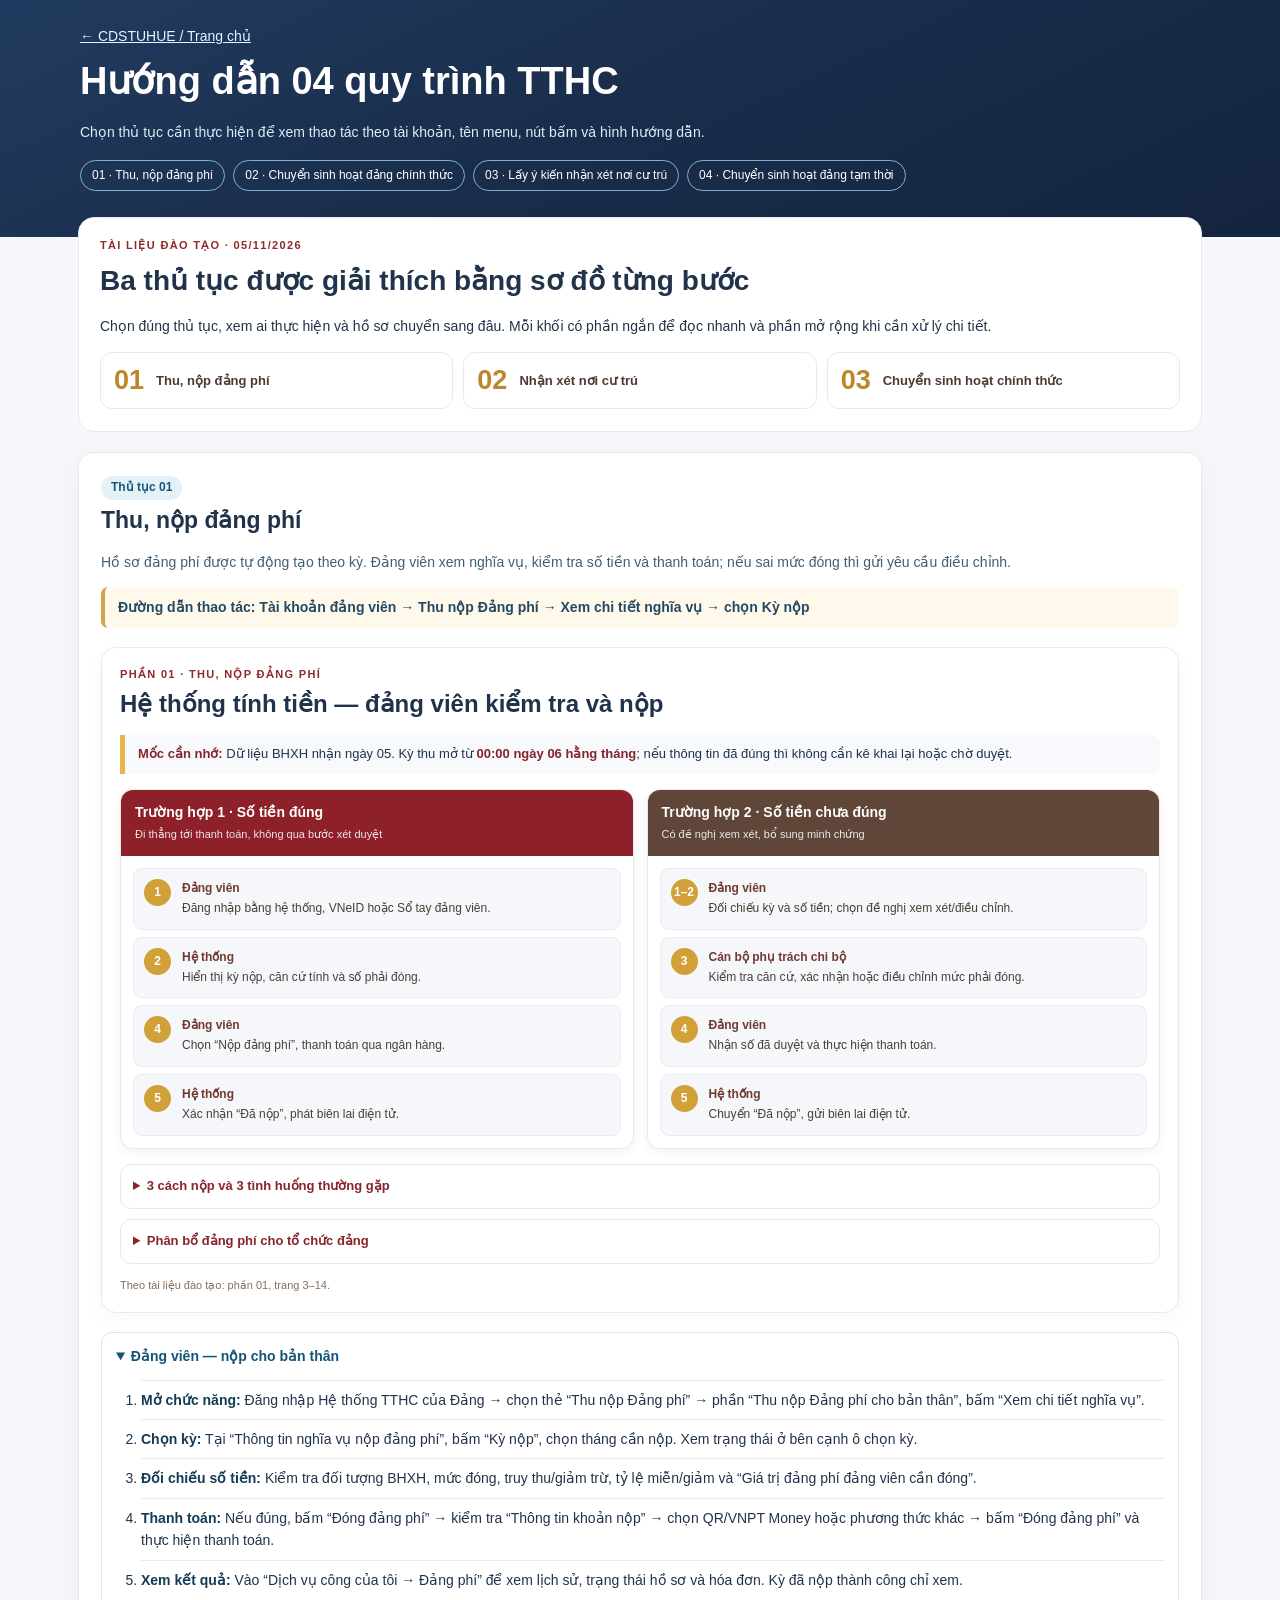
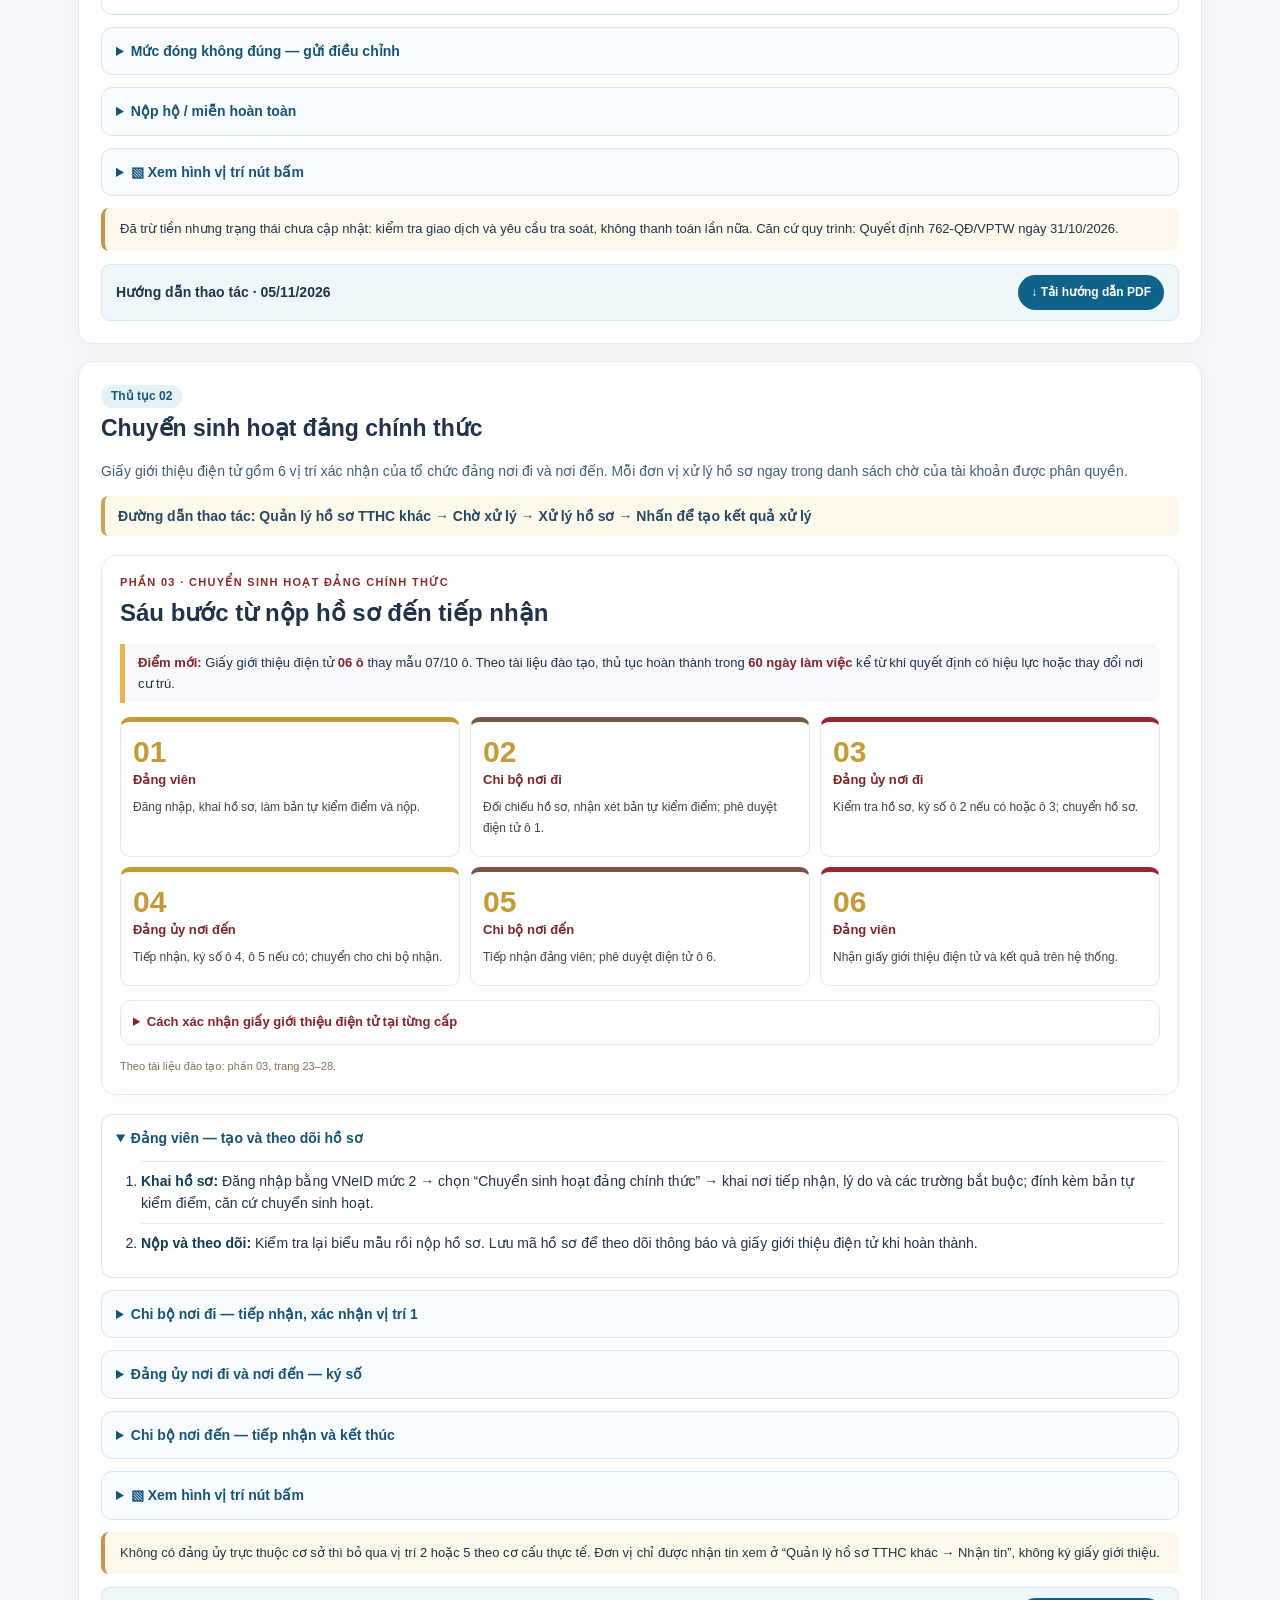
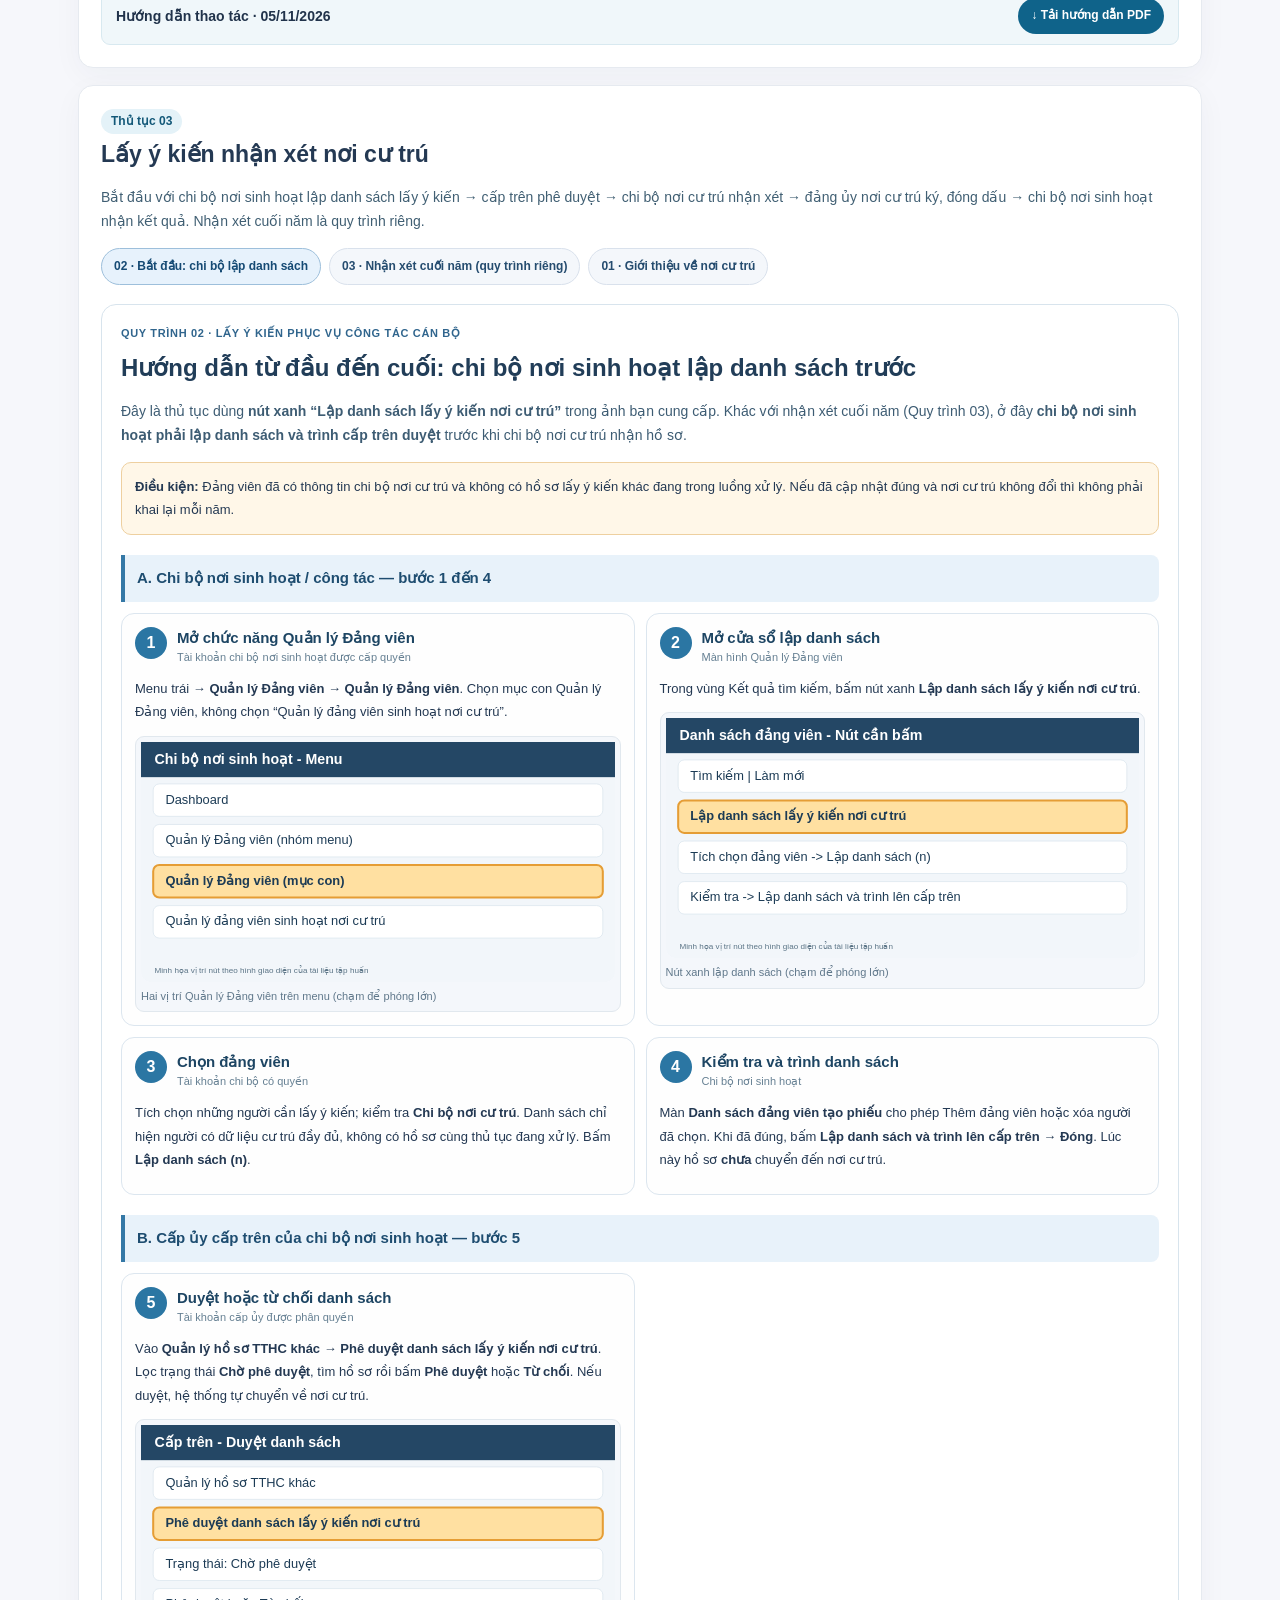
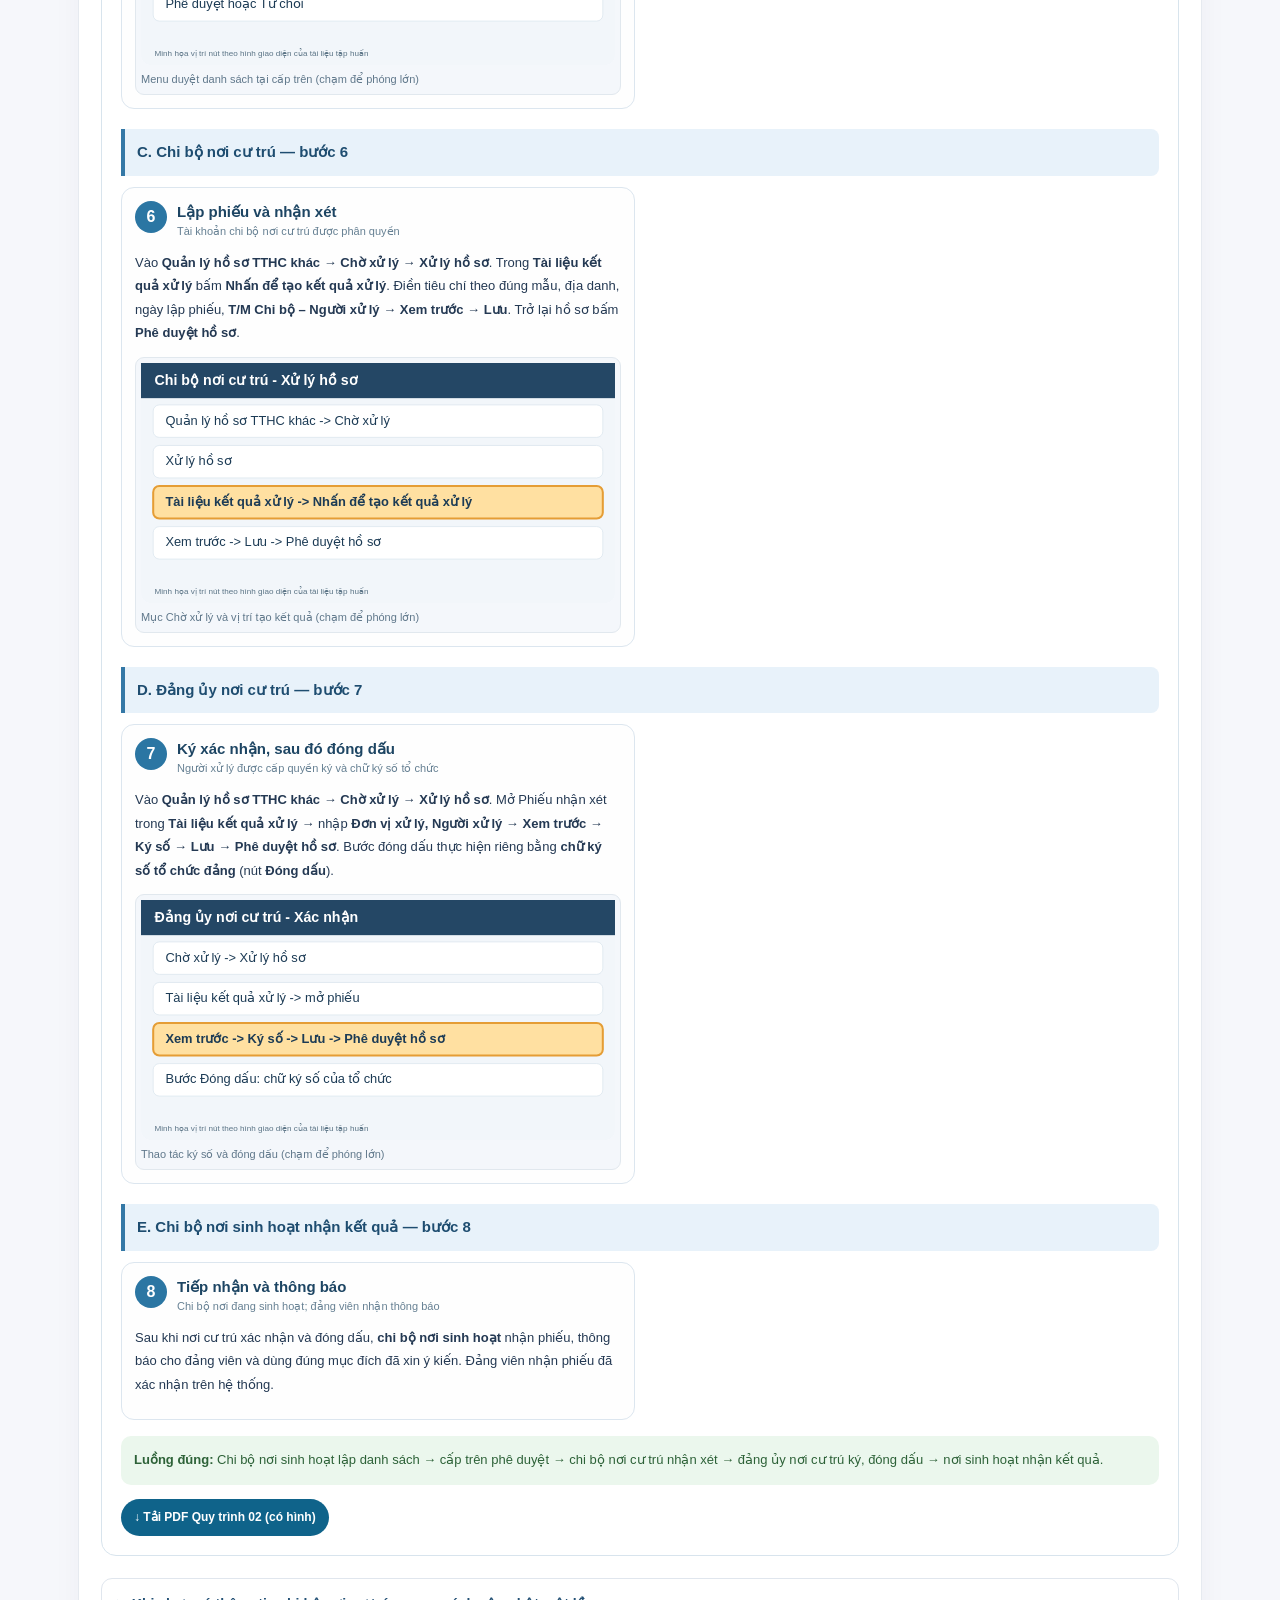
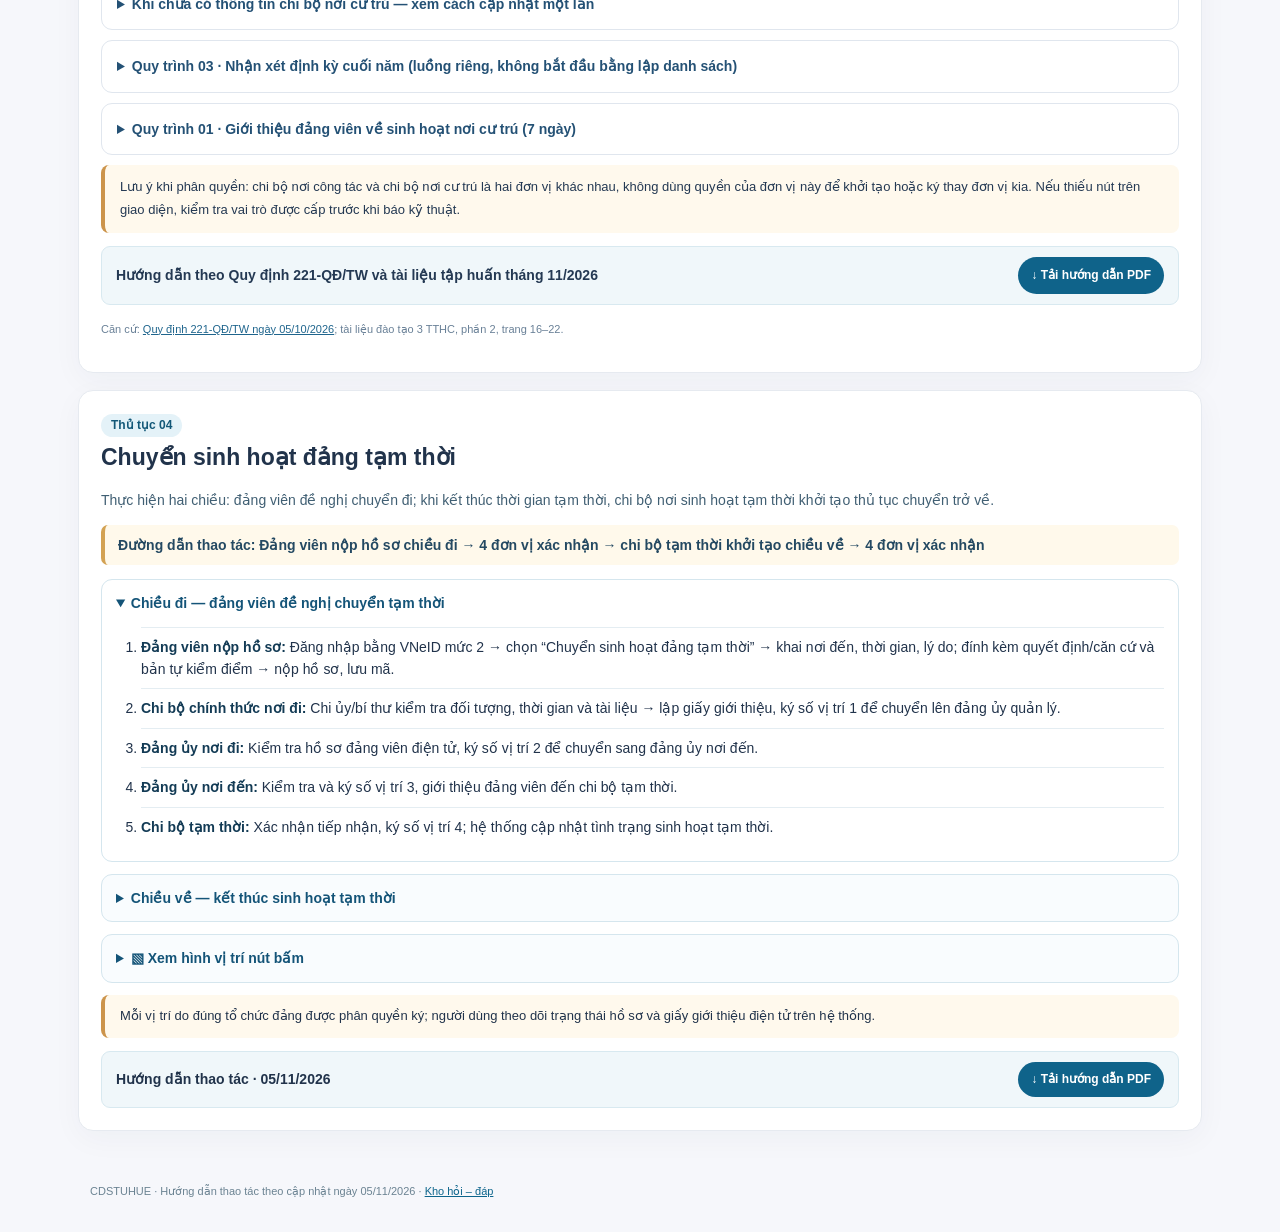
==== site/cap-nhat-tthc-2026-11.html @ 5717f808 "Restore required first step: chi bo noi cong tac lap danh sach; put 8-step workflow first and separa" ====
<!doctype html><html lang="vi"><head><meta charset="utf-8"><meta name="viewport" content="width=device-width, initial-scale=1"><title>04 quy trình TTHC | Hướng dẫn thao tác CDSTUHUE</title><meta name="description" content="Hướng dẫn từng bước bấm nút cho 4 thủ tục hành chính Đảng được cập nhật tháng 11/2026, có hình vị trí thao tác và tải PDF."><link rel="preconnect" href="https://fonts.googleapis.com"><link href="https://fonts.googleapis.com/css2?family=Be+Vietnam+Pro:wght@400;500;600;700;800&display=swap" rel="stylesheet"><style>*{box-sizing:border-box}html{scroll-behavior:smooth}body{margin:0;background:#f6f7fb;color:#21334b;font:14px/1.6 "Segoe UI",Inter,-apple-system,BlinkMacSystemFont,Arial,sans-serif;-webkit-font-smoothing:antialiased}a{color:#0d658c}header{color:white;background:linear-gradient(155deg,#213b60 0%,#192c49 52%,#14243f 100%);padding:25px max(16px,calc((100vw - 1120px)/2)) 46px}header>a{color:#e0f6ff}h1{font-size:clamp(26px,4vw,38px);line-height:1.3;margin:10px 0}header p{max-width:900px;color:#dceef7}nav{display:flex;flex-wrap:wrap;gap:8px;margin-top:17px}nav a{color:white;text-decoration:none;border:1px solid #7ab3cd;border-radius:23px;font-size:12px;padding:5px 11px}main{max-width:1150px;margin:-20px auto 0;padding:0 13px 35px;position:relative}.intro,section{border-radius:15px;background:#fff;border:1px solid #e6eaf0;padding:22px;margin:0 0 17px;box-shadow:0 8px 30px #2639530a}.intro{background:#f4fafc;padding:14px 20px;color:#335a71}section h2{font-size:23px;line-height:1.45;margin:4px 0 7px}.tag{display:inline-block;font-size:12px;font-weight:800;background:#e4f2f8;color:#135878;padding:2px 10px;border-radius:22px}.lead{font-size:14px;color:#405f73}.quick{padding:9px 13px;border-left:4px solid #d3a253;background:#fff9eb;border-radius:7px;margin:14px 0;font-weight:600;color:#244962}.guide-details,.screens{border:1px solid #d5e6ee;border-radius:11px;padding:0 14px;margin:12px 0;background:#f9fcfe}.guide-details summary,.screens summary{padding:12px 0;cursor:pointer;font-weight:800;color:#145478;font-size:14px}.guide-details[open],.screens[open]{background:white}.guide-details ol{margin:0 0 15px;padding-left:25px}.guide-details li{padding:8px 0;border-top:1px solid #e4edf2}.guide-details strong{color:#133b55}aside{padding:11px 15px;border-left:4px solid #cc944b;background:#fff9ed;border-radius:8px;font-size:13px}.src{display:flex;flex-wrap:wrap;align-items:center;justify-content:space-between;gap:10px;margin:13px 0 0;padding:10px 14px;background:#f0f7fa;border:1px solid #d8e9f0;border-radius:9px;font-weight:600}.pdf-download{background:#0f638a;color:#fff;text-decoration:none;border-radius:23px;padding:8px 13px;font-size:12px;font-weight:800}.screens img{display:block;width:100%;height:auto;border:1px solid #d0e4ee;border-radius:8px;background:#fff}.screens figure{margin:0 0 12px}.screens figcaption{font-size:11px;color:#607f90;margin-top:7px}.screen-note{font-size:12px;color:#49697a;margin:0 0 12px}.screen-original{max-width:400px;max-height:200px;width:auto!important;margin:auto}.screen-row{display:grid;grid-template-columns:2fr 1fr;gap:10px;align-items:start}footer{max-width:1130px;margin:0 auto;padding:0 15px 32px;color:#6b8392;font-size:11px}@media(max-width:680px){main{padding:0 8px 26px}.intro,section{padding:14px}.screen-row{grid-template-columns:1fr}section h2{font-size:20px}nav a{font-size:11px}header{padding:20px 16px 42px}.src{align-items:stretch}.pdf-download{display:block;text-align:center}}
/* V39 – thẻ quy trình theo bố cục tài liệu đào tạo 3 TTHC, ưu tiên đọc trên điện thoại */
.training-intro{background:#fff;border:1px solid #e6eaf0;border-radius:16px;padding:19px 21px;margin:0 0 20px}
.training-eyebrow{font-weight:800;letter-spacing:.12em;text-transform:uppercase;color:#8f292a;font-size:11px}
.training-intro h2{font-size:clamp(21px,3vw,28px);font-family:inherit;font-weight:800;line-height:1.43;letter-spacing:normal;color:#21334b;margin:6px 0 9px}
.training-index{display:grid;grid-template-columns:repeat(3,minmax(0,1fr));gap:10px;margin:15px 0 3px}
.training-index a{text-decoration:none;background:white;border:1px solid #e6eaf0;border-radius:12px;padding:12px 13px;display:flex;gap:12px;align-items:center;color:#4c3a32}
.training-index b{font-family:inherit;font-size:27px;font-weight:800;color:#bc872a;line-height:1.15;letter-spacing:normal}
.training-index span{font-size:13px;font-weight:800;line-height:1.5}
.training-index a:hover,.training-index a:focus-visible{border-color:#d3aa57;box-shadow:0 3px 12px #91652e22}
.training-block{background:#fff;border:1px solid #e6eaf0;border-radius:15px;padding:18px;margin:19px 0;box-shadow:0 5px 20px #26395309}
.training-block h3{font-family:inherit;font-size:clamp(20px,2.6vw,24px);font-weight:800;line-height:1.45;letter-spacing:normal;color:#21334b;margin:4px 0 12px;overflow-wrap:break-word}
.training-summary{border-left:5px solid #e8b44e;background:#f8f9fc;border-radius:0 9px 9px 0;padding:9px 13px;font-size:13px;margin:13px 0}
.training-summary b{color:#84252b}
.training-grid{display:grid;gap:13px;margin:15px 0}
.training-grid.cols2{grid-template-columns:repeat(2,minmax(0,1fr))}
.training-grid.cols3{grid-template-columns:repeat(3,minmax(0,1fr))}
.training-lane,.training-card{background:#fff;border:1px solid #e6eaf0;border-radius:13px;overflow:hidden;min-width:0;box-shadow:0 3px 9px #4d2f1410}
.training-lane-head{background:#8d2029;color:#fff;padding:12px 14px}
.training-lane-head.alt{background:#604638}
.training-lane-head strong{display:block;font-size:14px;line-height:1.45}
.training-lane-head small{display:block;font-size:11px;opacity:.88;margin-top:4px}
.training-steps-flow{padding:12px;display:grid;gap:7px}
.training-step{display:flex;gap:11px;align-items:flex-start;background:#f6f7fb;border:1px solid #e8ebf1;border-radius:9px;padding:10px}
.training-num{display:grid;place-items:center;width:27px;height:27px;flex:0 0 27px;color:#fff;background:#d1a038;border-radius:50%;font-size:12px;font-weight:800}
.training-step b{display:block;color:#713a2f;font-size:12px;line-height:1.5}
.training-step p{margin:2px 0 0;font-size:12px;line-height:1.65;color:#483f37}
.training-card{padding:0 0 12px}
.training-card header{display:block;background:#8d2029!important;color:white!important;padding:13px!important;font-size:13px;font-weight:800;min-height:67px}
.training-card header.gold{background:#c79831!important;color:#fff!important}
.training-card header.brown{background:#59473b!important}
.training-card .training-body{padding:12px 13px;font-size:12px;color:#463e36;line-height:1.7}
.training-card .training-body p{margin:0 0 7px}
.training-card footer{padding:9px 12px!important;margin:0 10px!important;font-size:11px!important;background:#f6f7fb;border-radius:8px;color:#6d4b1c!important;max-width:none}
.training-timing{display:inline-block;background:#f3e7cd;border-radius:40px;color:#744b0f;padding:3px 11px;font-size:11px;font-weight:800}
.training-note{font-size:12px;color:#5f4a3d;line-height:1.75;margin:11px 0}
.training-more{background:#fff;border:1px solid #e6eaf0;border-radius:11px;padding:0 12px;margin-top:10px}
.training-more summary{cursor:pointer;padding:11px 0;color:#88242b;font-weight:800;font-size:13px}
.training-more p{font-size:12px;color:#51463e;line-height:1.75}
.training-more .training-grid{margin:10px 0 14px}
.training-roles{display:grid;grid-template-columns:repeat(3,minmax(0,1fr));gap:10px;margin:14px 0}
.training-role{background:white;border:1px solid #e6eaf0;border-top:5px solid #9c2530;border-radius:10px;padding:12px;min-width:0}
.training-role:nth-child(3n+1){border-top-color:#c69a37}
.training-role:nth-child(3n+2){border-top-color:#765747}
.training-role b{display:block;color:#81252c;font-weight:800;font-size:13px}
.training-role .ordinal{font-family:inherit;font-size:30px;font-weight:800;line-height:1.2;letter-spacing:normal;color:#c59b39}
.training-role p{font-size:12px;color:#4a443d;line-height:1.7;margin:6px 0}
.training-caption{font-size:11px;color:#886f5a;margin:13px 0 0}
.training-block a:focus-visible,.training-more summary:focus-visible{outline:3px solid #c99c43}
@media(max-width:760px){
 .training-intro{padding:15px}
 .training-index{grid-template-columns:1fr}
 .training-index a{padding:9px 11px}
 .training-grid.cols2,.training-grid.cols3,.training-roles{grid-template-columns:1fr}
 .training-block{padding:13px}
 .training-block h3{font-size:21px}
 .training-card header{min-height:0}
}
@media(min-width:761px) and (max-width:960px){.training-grid.cols3,.training-roles{grid-template-columns:repeat(2,minmax(0,1fr))}}

/* v42 — one complete, role-led year-end residence review guide */
.ncr-wrap{font-family:inherit;color:#243953;font-size:14px;line-height:1.75}
.ncr-nav{display:flex;flex-wrap:wrap;gap:8px;margin:14px 0 19px}
.ncr-nav a{background:#f4f7fb;border:1px solid #d9e1ec;border-radius:20px;padding:7px 12px;font-size:12px;font-weight:750;color:#254c6f;text-decoration:none}
.ncr-nav a.ncr-primary{background:#e7f2fc;color:#154a74;border-color:#9dbfdb}
.ncr-guide{scroll-margin-top:16px;border:1px solid #d8e2ed;border-radius:16px;padding:18px;margin:14px 0 18px;background:#fff}
.ncr-guide h3{font-family:inherit;font-size:23px;line-height:1.42;color:#1f3d60;margin:4px 0 9px;font-weight:800;letter-spacing:normal}
.ncr-kicker{font-size:11px;letter-spacing:.06em;text-transform:uppercase;font-weight:850;color:#30658d}
.ncr-lead{color:#465d72;margin:6px 0 14px;font-size:13px}
.ncr-gold{background:#fff8e8;border:1px solid #f0d6a2;border-radius:11px;padding:12px 15px;margin:12px 0}
.ncr-gold strong{color:#805016}
.ncr-compact{display:grid;grid-template-columns:repeat(2,minmax(0,1fr));gap:12px}
.ncr-intro-card{background:#f5f8fc;border:1px solid #dce6ef;border-radius:12px;padding:13px 16px}
.ncr-intro-card h4{font-size:14px;color:#234f74;margin:0 0 7px;line-height:1.45}
.ncr-intro-card p{margin:0;font-size:12.5px}
.ncr-roles{display:grid;grid-template-columns:1fr;gap:11px;margin:16px 0}
.ncr-role{display:grid;grid-template-columns:minmax(150px,210px) minmax(0,1fr);border-radius:13px;border:1px solid #dce6ee;overflow:hidden;background:#fff}
.ncr-role-head{background:#f1f6fb;padding:14px;border-right:1px solid #dce6ee}
.ncr-role-head b{display:block;font-size:14px;color:#1b4971;line-height:1.4}
.ncr-role-head small{display:block;color:#586f83;font-size:12px;margin-top:5px}
.ncr-role-body{padding:12px 17px}
.ncr-role-body ol{padding-left:21px;margin:0}
.ncr-role-body li{margin:6px 0;font-size:13px;line-height:1.72}
.ncr-role-body p{margin:4px 0;font-size:13px}
.ncr-role-body strong{color:#264c6b}
.ncr-flow{display:grid;grid-template-columns:repeat(4,minmax(0,1fr));gap:9px;margin:14px 0}
.ncr-flow-step{border:1px solid #dbe5ef;border-radius:11px;background:#f5f8fd;padding:11px}
.ncr-flow-step b{color:#214b72;font-size:12px;display:block}
.ncr-flow-step p{font-size:12px;line-height:1.55;margin:5px 0 0}
.ncr-tips{border-left:4px solid #3b7cb0;background:#f1f7fc;padding:11px 14px;border-radius:0 10px 10px 0;font-size:13px;margin-top:16px}
.ncr-tips p{margin:5px 0}
.ncr-steps{margin:10px 0;padding-left:20px}
.ncr-steps li{margin:8px 0}
.ncr-alt{margin:10px 0;border:1px solid #e0e6ee;border-radius:11px;padding:0 15px;background:#fff}
.ncr-alt summary{cursor:pointer;font-size:14px;font-weight:800;color:#245175;padding:13px 0}
.ncr-alt[open]{padding-bottom:14px}
.ncr-checks{margin:13px 0;padding:12px 15px;border-radius:12px;background:#f6f9fb;border:1px solid #dfe8f0}
.ncr-checks b{color:#234969}
.ncr-checks ul{margin:6px 0 0;padding-left:20px}
.ncr-checks li{margin:5px 0}
.ncr-src{font-size:11px;color:#698097;margin-top:15px}
.ncr-src a{color:#1f658d}
@media(max-width:720px){.ncr-guide{padding:13px}.ncr-guide h3{font-size:20px}.ncr-compact,.ncr-flow{grid-template-columns:1fr}.ncr-role{grid-template-columns:1fr}.ncr-role-head{border-right:none;border-bottom:1px solid #dce6ee;padding:11px 13px}.ncr-role-body{padding:10px 15px}.ncr-nav a{padding:6px 9px}}
/* v43 — quy trình lấy ý kiến từ đầu đến cuối, phân tách khỏi nhận xét định kỳ */
.role-guide{scroll-margin-top:12px;background:#fff;border:1px solid #d8e4ed;padding:19px;border-radius:15px;margin:18px 0 22px}
.role-guide h3{font-family:inherit;font-size:clamp(19px,3vw,24px);font-weight:800;line-height:1.4;letter-spacing:normal;color:#213d58;margin:8px 0}
.role-summary{font-size:14px;color:#3d5c73;line-height:1.75}
.role-warning{background:#fff7e8;border:1px solid #eed0a0;border-radius:10px;padding:13px;margin:14px 0;font-size:13px}
.role-phase{background:#e8f2fa;border-left:4px solid #3478a6;padding:10px 12px;color:#1e4d70;font-size:15px;font-weight:800;margin:20px 0 11px;border-radius:0 8px 8px 0}
.role-grid{display:grid;grid-template-columns:repeat(2,minmax(0,1fr));gap:11px}
.role-step{border:1px solid #dce6ef;border-radius:13px;background:#fefefe;padding:13px;min-width:0}
.role-step-title{display:flex;gap:10px;align-items:flex-start}
.role-step-title>b{display:grid;place-items:center;background:#2b76a3;color:#fff;border-radius:50%;min-width:32px;height:32px;font-size:16px}
.role-step-title h4{font-size:15px;color:#1d4563;line-height:1.4;margin:0}
.role-step-title small{display:block;font-size:11px;color:#668093}
.role-step p{font-size:13px;line-height:1.8;margin:10px 0}
.role-figure{border:1px solid #e1e8ee;background:#f4f7fb;padding:5px;border-radius:9px;margin:12px 0 0}
.role-figure img{display:block;width:100%;height:auto}
.role-figure figcaption{font-size:11px;color:#60788b;margin-top:5px}
.role-end{border-radius:10px;background:#ebf7ed;color:#2d6238;padding:13px;margin-top:16px;font-size:13px}
@media(max-width:740px){.role-guide{padding:12px}.role-grid{grid-template-columns:1fr}}.role-pdf{margin:14px 0 0}.role-pdf .pdf-download{display:inline-block}</style></head><body><header><a href="index.html">← CDSTUHUE / Trang chủ</a><h1>Hướng dẫn 04 quy trình TTHC</h1><p>Chọn thủ tục cần thực hiện để xem thao tác theo tài khoản, tên menu, nút bấm và hình hướng dẫn.</p><nav><a href="#dang-phi">01 · Thu, nộp đảng phí</a><a href="#chinh-thuc">02 · Chuyển sinh hoạt đảng chính thức</a><a href="#noi-cu-tru">03 · Lấy ý kiến nhận xét nơi cư trú</a><a href="#tam-thoi">04 · Chuyển sinh hoạt đảng tạm thời</a></nav></header><main><div class="training-intro">
<div class="training-eyebrow">Tài liệu đào tạo · 05/11/2026</div>
<h2>Ba thủ tục được giải thích bằng sơ đồ từng bước</h2>
<p>Chọn đúng thủ tục, xem ai thực hiện và hồ sơ chuyển sang đâu. Mỗi khối có phần ngắn để đọc nhanh và phần mở rộng khi cần xử lý chi tiết.</p>
<div class="training-index"><a href="#dang-phi"><b>01</b><span>Thu, nộp đảng phí</span></a><a href="#noi-cu-tru"><b>02</b><span>Nhận xét nơi cư trú</span></a><a href="#chinh-thuc"><b>03</b><span>Chuyển sinh hoạt chính thức</span></a></div>
</div><section id="dang-phi"><span class="tag">Thủ tục 01</span><h2>Thu, nộp đảng phí</h2><p class="lead">Hồ sơ đảng phí được tự động tạo theo kỳ. Đảng viên xem nghĩa vụ, kiểm tra số tiền và thanh toán; nếu sai mức đóng thì gửi yêu cầu điều chỉnh.</p><div class="quick"><b>Đường dẫn thao tác:</b> Tài khoản đảng viên → Thu nộp Đảng phí → Xem chi tiết nghĩa vụ → chọn Kỳ nộp</div><div class="training-block" aria-label="Sơ đồ tập huấn thu nộp đảng phí">
<div class="training-eyebrow">Phần 01 · Thu, nộp đảng phí</div>
<h3>Hệ thống tính tiền — đảng viên kiểm tra và nộp</h3>
<div class="training-summary"><b>Mốc cần nhớ:</b> Dữ liệu BHXH nhận ngày 05. Kỳ thu mở từ <b>00:00 ngày 06 hằng tháng</b>; nếu thông tin đã đúng thì không cần kê khai lại hoặc chờ duyệt.</div>
<div class="training-grid cols2">
<div class="training-lane"><div class="training-lane-head "><strong>Trường hợp 1 · Số tiền đúng</strong><small>Đi thẳng tới thanh toán, không qua bước xét duyệt</small></div><div class="training-steps-flow"><div class="training-step"><span class="training-num">1</span><div><b>Đảng viên</b><p>Đăng nhập bằng hệ thống, VNeID hoặc Sổ tay đảng viên.</p></div></div><div class="training-step"><span class="training-num">2</span><div><b>Hệ thống</b><p>Hiển thị kỳ nộp, căn cứ tính và số phải đóng.</p></div></div><div class="training-step"><span class="training-num">4</span><div><b>Đảng viên</b><p>Chọn “Nộp đảng phí”, thanh toán qua ngân hàng.</p></div></div><div class="training-step"><span class="training-num">5</span><div><b>Hệ thống</b><p>Xác nhận “Đã nộp”, phát biên lai điện tử.</p></div></div></div></div>
<div class="training-lane"><div class="training-lane-head alt"><strong>Trường hợp 2 · Số tiền chưa đúng</strong><small>Có đề nghị xem xét, bổ sung minh chứng</small></div><div class="training-steps-flow"><div class="training-step"><span class="training-num">1–2</span><div><b>Đảng viên</b><p>Đối chiếu kỳ và số tiền; chọn đề nghị xem xét/điều chỉnh.</p></div></div><div class="training-step"><span class="training-num">3</span><div><b>Cán bộ phụ trách chi bộ</b><p>Kiểm tra căn cứ, xác nhận hoặc điều chỉnh mức phải đóng.</p></div></div><div class="training-step"><span class="training-num">4</span><div><b>Đảng viên</b><p>Nhận số đã duyệt và thực hiện thanh toán.</p></div></div><div class="training-step"><span class="training-num">5</span><div><b>Hệ thống</b><p>Chuyển “Đã nộp”, gửi biên lai điện tử.</p></div></div></div></div>
</div>
<details class="training-more"><summary>3 cách nộp và 3 tình huống thường gặp</summary>
<div class="training-grid cols3">
<article class="training-card"><header class="gold">Tự nộp</header><div class="training-body"><p>Chọn kỳ đến hạn và thanh toán từ tài khoản ngân hàng cá nhân.</p></div><footer>Phổ biến nhất</footer></article>
<article class="training-card"><header class="">Nộp hộ</header><div class="training-body"><p>Tìm đúng người theo CCCD, họ tên, ngày sinh; kiểm tra kỳ và số tiền.</p></div><footer>Cả hai bên nhận thông báo</footer></article>
<article class="training-card"><header class="brown">Ủy quyền trích nợ</header><div class="training-body"><p>Chủ tài khoản đăng ký với ngân hàng liên kết; theo tài liệu, trích từ ngày 10 hằng tháng.</p></div><footer>Cần đăng ký ủy quyền</footer></article>
</div>
<div class="training-grid cols3">
<article class="training-card"><header class="">Nộp thừa</header><div class="training-body"><p>Gửi yêu cầu hoàn tiền kèm mã giao dịch, số tiền, lý do. Chi bộ duyệt; chỉ hoàn phần thừa khi tiền chưa phân bổ.</p></div><footer>Không hoàn cả hồ sơ</footer></article>
<article class="training-card"><header class="brown">Đã bị trừ tiền</header><div class="training-body"><p>Chờ đồng bộ và gửi tra soát với mã giao dịch, thời gian, số tiền, chứng từ.</p></div><footer>Không nộp lần hai</footer></article>
<article class="training-card"><header class="gold">Nộp thiếu kỳ cũ</header><div class="training-body"><p>Khoản truy thu cộng với kỳ hiện tại để nộp; hệ thống phân bổ vào tháng nộp bù.</p></div><footer>Không chia lại các tháng đã khóa sổ</footer></article>
</div>
</details>
<details class="training-more"><summary>Phân bổ đảng phí cho tổ chức đảng</summary>
<p>Đảng viên nộp thành công → tiền chuyển vào tài khoản trung gian. Hệ thống đối soát, gom trong khoảng T đến T+2 để phân bổ phần chi bộ; phần các cấp trên tính tiếp theo tỷ lệ, mốc T+10 theo tài liệu đào tạo.</p>
<p>Muốn nhận tiền phân bổ, tổ chức đảng cần <b>tài khoản ngân hàng của tổ chức đã xác thực</b> và <b>xác nhận tỷ lệ phân bổ</b>.</p>
</details>
<p class="training-caption">Theo tài liệu đào tạo: phần 01, trang 3–14.</p></div><details class="guide-details" open><summary>Đảng viên — nộp cho bản thân</summary><ol><li><strong>Mở chức năng:</strong> Đăng nhập Hệ thống TTHC của Đảng → chọn thẻ “Thu nộp Đảng phí” → phần “Thu nộp Đảng phí cho bản thân”, bấm “Xem chi tiết nghĩa vụ”.</li><li><strong>Chọn kỳ:</strong> Tại “Thông tin nghĩa vụ nộp đảng phí”, bấm “Kỳ nộp”, chọn tháng cần nộp. Xem trạng thái ở bên cạnh ô chọn kỳ.</li><li><strong>Đối chiếu số tiền:</strong> Kiểm tra đối tượng BHXH, mức đóng, truy thu/giảm trừ, tỷ lệ miễn/giảm và “Giá trị đảng phí đảng viên cần đóng”.</li><li><strong>Thanh toán:</strong> Nếu đúng, bấm “Đóng đảng phí” → kiểm tra “Thông tin khoản nộp” → chọn QR/VNPT Money hoặc phương thức khác → bấm “Đóng đảng phí” và thực hiện thanh toán.</li><li><strong>Xem kết quả:</strong> Vào “Dịch vụ công của tôi → Đảng phí” để xem lịch sử, trạng thái hồ sơ và hóa đơn. Kỳ đã nộp thành công chỉ xem.</li></ol></details><details class="guide-details" ><summary>Mức đóng không đúng — gửi điều chỉnh</summary><ol><li><strong>Tạo yêu cầu:</strong> Ngay màn “Thông tin nghĩa vụ nộp đảng phí”, bấm “Yêu cầu điều chỉnh”; nếu chưa có căn cứ tính mức đóng, bấm “Gửi thông tin mức đảng phí”.</li><li><strong>Gửi hồ sơ:</strong> Chọn “Phân loại điều chỉnh đảng phí”, điền mức đề xuất và lý do; đính kèm ít nhất một minh chứng theo yêu cầu → gửi yêu cầu.</li><li><strong>Cán bộ phê duyệt:</strong> Tài khoản bí thư/cán bộ được phân quyền vào “Quản lý hồ sơ Đảng phí → Hồ sơ cần điều chỉnh” → lọc kỳ/người nộp → “Xử lý yêu cầu” → kiểm tra minh chứng → nhập mức và lý do → “Phê duyệt điều chỉnh”.</li><li><strong>Hoàn tất:</strong> Đảng viên nhận thông báo; hồ sơ chuyển sang “Chờ nộp đảng phí” với mức đã được duyệt, sau đó thực hiện thanh toán.</li></ol></details><details class="guide-details" ><summary>Nộp hộ / miễn hoàn toàn</summary><ol><li><strong>Nộp hộ:</strong> Trong thẻ “Thu nộp Đảng phí”, chọn mục nộp hộ → “Xem chi tiết nghĩa vụ”; tìm đúng đảng viên theo số thẻ, họ tên, ngày sinh → chọn kỳ và kiểm tra số tiền trước khi thanh toán.</li><li><strong>Miễn 100%:</strong> Nếu mức miễn 100% đã được cấu hình đúng, hệ thống hiển thị nút “Hoàn thành” thay vì yêu cầu thanh toán có tiền.</li></ol></details><details class="screens"><summary>▧ Xem hình vị trí nút bấm</summary><p class="screen-note">Đối chiếu các tên menu, nút bấm được tô nổi bật trước khi thực hiện.</p><div class="screen-row"><figure><img src="assets/img/tthc-ui-phi-v38.svg" alt="Hình chỉ rõ menu và nút bấm quan trọng" loading="lazy"><figcaption>Vị trí nút bấm trong từng bước thao tác.</figcaption></figure><figure><img class="screen-original" src="assets/img/tthc-source-dang-phi-v37.webp" alt="Trích hình giao diện trong tài liệu hướng dẫn" loading="lazy"><figcaption>Giao diện tham chiếu.</figcaption></figure></div></details><aside>Đã trừ tiền nhưng trạng thái chưa cập nhật: kiểm tra giao dịch và yêu cầu tra soát, không thanh toán lần nữa. Căn cứ quy trình: Quyết định 762-QĐ/VPTW ngày 31/10/2026.</aside><p class="src"><span>Hướng dẫn thao tác · 05/11/2026</span><a class="pdf-download" href="downloads/tthc-20261105-dang-phi.pdf" download="tthc-20261105-dang-phi.pdf" type="application/pdf">↓ Tải hướng dẫn PDF</a></p></section><section id="chinh-thuc"><span class="tag">Thủ tục 02</span><h2>Chuyển sinh hoạt đảng chính thức</h2><p class="lead">Giấy giới thiệu điện tử gồm 6 vị trí xác nhận của tổ chức đảng nơi đi và nơi đến. Mỗi đơn vị xử lý hồ sơ ngay trong danh sách chờ của tài khoản được phân quyền.</p><div class="quick"><b>Đường dẫn thao tác:</b> Quản lý hồ sơ TTHC khác → Chờ xử lý → Xử lý hồ sơ → Nhấn để tạo kết quả xử lý</div><div class="training-block" aria-label="Sơ đồ chuyển sinh hoạt đảng chính thức">
<div class="training-eyebrow">Phần 03 · Chuyển sinh hoạt đảng chính thức</div>
<h3>Sáu bước từ nộp hồ sơ đến tiếp nhận</h3>
<div class="training-summary"><b>Điểm mới:</b> Giấy giới thiệu điện tử <b>06 ô</b> thay mẫu 07/10 ô. Theo tài liệu đào tạo, thủ tục hoàn thành trong <b>60 ngày làm việc</b> kể từ khi quyết định có hiệu lực hoặc thay đổi nơi cư trú.</div>
<div class="training-roles">
<article class="training-role"><span class="ordinal">01</span><b>Đảng viên</b><p>Đăng nhập, khai hồ sơ, làm bản tự kiểm điểm và nộp.</p></article><article class="training-role"><span class="ordinal">02</span><b>Chi bộ nơi đi</b><p>Đối chiếu hồ sơ, nhận xét bản tự kiểm điểm; phê duyệt điện tử ô 1.</p></article><article class="training-role"><span class="ordinal">03</span><b>Đảng ủy nơi đi</b><p>Kiểm tra hồ sơ, ký số ô 2 nếu có hoặc ô 3; chuyển hồ sơ.</p></article><article class="training-role"><span class="ordinal">04</span><b>Đảng ủy nơi đến</b><p>Tiếp nhận, ký số ô 4, ô 5 nếu có; chuyển cho chi bộ nhận.</p></article><article class="training-role"><span class="ordinal">05</span><b>Chi bộ nơi đến</b><p>Tiếp nhận đảng viên; phê duyệt điện tử ô 6.</p></article><article class="training-role"><span class="ordinal">06</span><b>Đảng viên</b><p>Nhận giấy giới thiệu điện tử và kết quả trên hệ thống.</p></article>
</div>
<details class="training-more"><summary>Cách xác nhận giấy giới thiệu điện tử tại từng cấp</summary>
<p><b>Chi bộ nơi đi:</b> chi ủy kiểm tra quyết định, dữ liệu đảng viên; nếu đủ điều kiện, <b>phê duyệt điện tử ô 1</b> (không phải ký số). Chi bộ không có chi ủy thì bí thư xử lý.</p>
<p><b>Đảng ủy nơi đi:</b> xác định có cấp trực thuộc cơ sở hay không để xử lý ô 2 (nếu tham gia) rồi ký ô 3 ở cấp cơ sở.</p>
<p><b>Đảng ủy nơi đến:</b> cấp cơ sở tiếp nhận trước, ký ô 4; cấp trực thuộc cơ sở chỉ xử lý ô 5 khi thuộc luồng tương ứng.</p>
<p><b>Chi bộ nơi đến:</b> ghi ngày tiếp nhận, phê duyệt điện tử ô 6 để kết thúc. Đơn vị nhận tin chỉ theo dõi, không ký vào giấy.</p>
</details>
<p class="training-caption">Theo tài liệu đào tạo: phần 03, trang 23–28.</p></div><details class="guide-details" open><summary>Đảng viên — tạo và theo dõi hồ sơ</summary><ol><li><strong>Khai hồ sơ:</strong> Đăng nhập bằng VNeID mức 2 → chọn “Chuyển sinh hoạt đảng chính thức” → khai nơi tiếp nhận, lý do và các trường bắt buộc; đính kèm bản tự kiểm điểm, căn cứ chuyển sinh hoạt.</li><li><strong>Nộp và theo dõi:</strong> Kiểm tra lại biểu mẫu rồi nộp hồ sơ. Lưu mã hồ sơ để theo dõi thông báo và giấy giới thiệu điện tử khi hoàn thành.</li></ol></details><details class="guide-details" ><summary>Chi bộ nơi đi — tiếp nhận, xác nhận vị trí 1</summary><ol><li><strong>Mở hồ sơ:</strong> Đăng nhập tài khoản chi bộ nơi đi → “Quản lý hồ sơ TTHC khác → Chờ xử lý” → tìm hồ sơ → ở cột Hành động bấm “Xử lý hồ sơ”.</li><li><strong>Điền giấy giới thiệu:</strong> Trong “Tài liệu kết quả xử lý”, bấm “Nhấn để tạo kết quả xử lý”; nhập “Kính gửi”, “Đã đóng đảng phí hết tháng”, “Hồ sơ kèm theo” và ngày phê duyệt.</li><li><strong>Gửi cấp trên:</strong> Bấm “Xem trước” → đối chiếu nội dung → “Lưu” → trở lại màn Xử lý hồ sơ và bấm “Phê duyệt hồ sơ”. Hệ thống chuyển tiếp cho đơn vị kế tiếp.</li></ol></details><details class="guide-details" ><summary>Đảng ủy nơi đi và nơi đến — ký số</summary><ol><li><strong>Đảng ủy trực thuộc cơ sở nơi đi (nếu có):</strong> Vào “Quản lý hồ sơ TTHC khác → Chờ xử lý” → “Xử lý hồ sơ” → “Nhấn để tạo kết quả xử lý” → kiểm tra vị trí 2 → “Xem trước → Ký số → Lưu → Phê duyệt hồ sơ”.</li><li><strong>Đảng ủy cơ sở nơi đi:</strong> Thực hiện tương tự ở vị trí 3, ký số và phê duyệt để chuyển hồ sơ tới đảng ủy cơ sở nơi đến.</li><li><strong>Đảng ủy cơ sở nơi đến:</strong> Thực hiện xử lý vị trí 4: “Chờ xử lý → Xử lý hồ sơ → Nhấn để tạo kết quả xử lý → Xem trước → Ký số → Lưu → Phê duyệt hồ sơ”.</li><li><strong>Đảng ủy trực thuộc cơ sở nơi đến (nếu có):</strong> Kiểm tra vị trí 5, ký số, lưu và phê duyệt để chuyển đến chi bộ tiếp nhận.</li></ol></details><details class="guide-details" ><summary>Chi bộ nơi đến — tiếp nhận và kết thúc</summary><ol><li><strong>Tiếp nhận:</strong> Vào “Quản lý hồ sơ TTHC khác → Chờ xử lý” → “Xử lý hồ sơ” → “Nhấn để tạo kết quả xử lý”; kiểm tra nội dung của vị trí 6.</li><li><strong>Kết thúc:</strong> Bấm “Xem trước → Lưu → Phê duyệt hồ sơ”. Hệ thống kết thúc luồng và lưu giấy giới thiệu điện tử.</li></ol></details><details class="screens"><summary>▧ Xem hình vị trí nút bấm</summary><p class="screen-note">Đối chiếu các tên menu, nút bấm được tô nổi bật trước khi thực hiện.</p><div class="screen-row"><figure><img src="assets/img/tthc-ui-chinh-thuc-v38.svg" alt="Hình chỉ rõ menu và nút bấm quan trọng" loading="lazy"><figcaption>Vị trí nút bấm trong từng bước thao tác.</figcaption></figure><figure><img class="screen-original" src="assets/img/tthc-source-chinh-thuc-v37.webp" alt="Trích hình giao diện trong tài liệu hướng dẫn" loading="lazy"><figcaption>Giao diện tham chiếu.</figcaption></figure></div></details><aside>Không có đảng ủy trực thuộc cơ sở thì bỏ qua vị trí 2 hoặc 5 theo cơ cấu thực tế. Đơn vị chỉ được nhận tin xem ở “Quản lý hồ sơ TTHC khác → Nhận tin”, không ký giấy giới thiệu.</aside><p class="src"><span>Hướng dẫn thao tác · 05/11/2026</span><a class="pdf-download" href="downloads/tthc-20261105-chinh-thuc.pdf" download="tthc-20261105-chinh-thuc.pdf" type="application/pdf">↓ Tải hướng dẫn PDF</a></p></section><section id="noi-cu-tru" class="ncr-wrap">
<span class="tag">Thủ tục 03</span>
<h2>Lấy ý kiến nhận xét nơi cư trú</h2>
<p class="lead">Bắt đầu với chi bộ nơi sinh hoạt lập danh sách lấy ý kiến → cấp trên phê duyệt → chi bộ nơi cư trú nhận xét → đảng ủy nơi cư trú ký, đóng dấu → chi bộ nơi sinh hoạt nhận kết quả. Nhận xét cuối năm là quy trình riêng.</p>
<div class="ncr-nav" aria-label="Chọn quy trình"><a class="ncr-primary" href="#y-kien-can-bo">02 · Bắt đầu: chi bộ lập danh sách</a><a href="#cuoi-nam">03 · Nhận xét cuối năm (quy trình riêng)</a><a href="#gioi-thieu-noi-cu-tru">01 · Giới thiệu về nơi cư trú</a></div>
<div id="y-kien-can-bo" class="ncr-main-flow"><div class="role-guide">
<div class="ncr-kicker">QUY TRÌNH 02 · Lấy ý kiến phục vụ công tác cán bộ</div>
<h3>Hướng dẫn từ đầu đến cuối: chi bộ nơi sinh hoạt lập danh sách trước</h3>
<p class="role-summary">Đây là thủ tục dùng <strong>nút xanh “Lập danh sách lấy ý kiến nơi cư trú”</strong> trong ảnh bạn cung cấp. Khác với nhận xét cuối năm (Quy trình 03), ở đây <strong>chi bộ nơi sinh hoạt phải lập danh sách và trình cấp trên duyệt</strong> trước khi chi bộ nơi cư trú nhận hồ sơ.</p>
<div class="role-warning"><strong>Điều kiện:</strong> Đảng viên đã có thông tin chi bộ nơi cư trú và không có hồ sơ lấy ý kiến khác đang trong luồng xử lý. Nếu đã cập nhật đúng và nơi cư trú không đổi thì không phải khai lại mỗi năm.</div>
<h4 class="role-phase">A. Chi bộ nơi sinh hoạt / công tác — bước 1 đến 4</h4>
<div class="role-grid">
<article class="role-step"><div class="role-step-title"><b>1</b><div><h4>Mở chức năng Quản lý Đảng viên</h4><small>Tài khoản chi bộ nơi sinh hoạt được cấp quyền</small></div></div><p>Menu trái → <strong>Quản lý Đảng viên → Quản lý Đảng viên</strong>. Chọn mục con Quản lý Đảng viên, không chọn “Quản lý đảng viên sinh hoạt nơi cư trú”.</p><figure class="role-figure"><a href="assets/img/lay-y-kien-menu-v43.svg" target="_blank" rel="noopener noreferrer"><img loading="lazy" src="assets/img/lay-y-kien-menu-v43.svg" alt="Hai vị trí Quản lý Đảng viên trên menu"></a><figcaption>Hai vị trí Quản lý Đảng viên trên menu (chạm để phóng lớn)</figcaption></figure></article>
<article class="role-step"><div class="role-step-title"><b>2</b><div><h4>Mở cửa sổ lập danh sách</h4><small>Màn hình Quản lý Đảng viên</small></div></div><p>Trong vùng Kết quả tìm kiếm, bấm nút xanh <strong>Lập danh sách lấy ý kiến nơi cư trú</strong>.</p><figure class="role-figure"><a href="assets/img/lay-y-kien-nut-v43.svg" target="_blank" rel="noopener noreferrer"><img loading="lazy" src="assets/img/lay-y-kien-nut-v43.svg" alt="Nút xanh lập danh sách"></a><figcaption>Nút xanh lập danh sách (chạm để phóng lớn)</figcaption></figure></article>
<article class="role-step"><div class="role-step-title"><b>3</b><div><h4>Chọn đảng viên</h4><small>Tài khoản chi bộ có quyền</small></div></div><p>Tích chọn những người cần lấy ý kiến; kiểm tra <strong>Chi bộ nơi cư trú</strong>. Danh sách chỉ hiện người có dữ liệu cư trú đầy đủ, không có hồ sơ cùng thủ tục đang xử lý. Bấm <strong>Lập danh sách (n)</strong>.</p></article>
<article class="role-step"><div class="role-step-title"><b>4</b><div><h4>Kiểm tra và trình danh sách</h4><small>Chi bộ nơi sinh hoạt</small></div></div><p>Màn <strong>Danh sách đảng viên tạo phiếu</strong> cho phép Thêm đảng viên hoặc xóa người đã chọn. Khi đã đúng, bấm <strong>Lập danh sách và trình lên cấp trên → Đóng</strong>. Lúc này hồ sơ <strong>chưa</strong> chuyển đến nơi cư trú.</p></article>
</div>
<h4 class="role-phase">B. Cấp ủy cấp trên của chi bộ nơi sinh hoạt — bước 5</h4>
<div class="role-grid">
<article class="role-step"><div class="role-step-title"><b>5</b><div><h4>Duyệt hoặc từ chối danh sách</h4><small>Tài khoản cấp ủy được phân quyền</small></div></div><p>Vào <strong>Quản lý hồ sơ TTHC khác → Phê duyệt danh sách lấy ý kiến nơi cư trú</strong>. Lọc trạng thái <strong>Chờ phê duyệt</strong>, tìm hồ sơ rồi bấm <strong>Phê duyệt</strong> hoặc <strong>Từ chối</strong>. Nếu duyệt, hệ thống tự chuyển về nơi cư trú.</p><figure class="role-figure"><a href="assets/img/lay-y-kien-duyet-v43.svg" target="_blank" rel="noopener noreferrer"><img loading="lazy" src="assets/img/lay-y-kien-duyet-v43.svg" alt="Menu duyệt danh sách tại cấp trên"></a><figcaption>Menu duyệt danh sách tại cấp trên (chạm để phóng lớn)</figcaption></figure></article>
</div>
<h4 class="role-phase">C. Chi bộ nơi cư trú — bước 6</h4>
<div class="role-grid">
<article class="role-step"><div class="role-step-title"><b>6</b><div><h4>Lập phiếu và nhận xét</h4><small>Tài khoản chi bộ nơi cư trú được phân quyền</small></div></div><p>Vào <strong>Quản lý hồ sơ TTHC khác → Chờ xử lý → Xử lý hồ sơ</strong>. Trong <strong>Tài liệu kết quả xử lý</strong> bấm <strong>Nhấn để tạo kết quả xử lý</strong>. Điền tiêu chí theo đúng mẫu, địa danh, ngày lập phiếu, <strong>T/M Chi bộ – Người xử lý</strong> → <strong>Xem trước → Lưu</strong>. Trở lại hồ sơ bấm <strong>Phê duyệt hồ sơ</strong>.</p><figure class="role-figure"><a href="assets/img/lay-y-kien-xuly-v43.svg" target="_blank" rel="noopener noreferrer"><img loading="lazy" src="assets/img/lay-y-kien-xuly-v43.svg" alt="Mục Chờ xử lý và vị trí tạo kết quả"></a><figcaption>Mục Chờ xử lý và vị trí tạo kết quả (chạm để phóng lớn)</figcaption></figure></article>
</div>
<h4 class="role-phase">D. Đảng ủy nơi cư trú — bước 7</h4>
<div class="role-grid">
<article class="role-step"><div class="role-step-title"><b>7</b><div><h4>Ký xác nhận, sau đó đóng dấu</h4><small>Người xử lý được cấp quyền ký và chữ ký số tổ chức</small></div></div><p>Vào <strong>Quản lý hồ sơ TTHC khác → Chờ xử lý → Xử lý hồ sơ</strong>. Mở Phiếu nhận xét trong <strong>Tài liệu kết quả xử lý</strong> → nhập <strong>Đơn vị xử lý, Người xử lý</strong> → <strong>Xem trước → Ký số → Lưu → Phê duyệt hồ sơ</strong>. Bước đóng dấu thực hiện riêng bằng <strong>chữ ký số tổ chức đảng</strong> (nút <strong>Đóng dấu</strong>).</p><figure class="role-figure"><a href="assets/img/lay-y-kien-kyso-v43.svg" target="_blank" rel="noopener noreferrer"><img loading="lazy" src="assets/img/lay-y-kien-kyso-v43.svg" alt="Thao tác ký số và đóng dấu"></a><figcaption>Thao tác ký số và đóng dấu (chạm để phóng lớn)</figcaption></figure></article>
</div>
<h4 class="role-phase">E. Chi bộ nơi sinh hoạt nhận kết quả — bước 8</h4>
<div class="role-grid">
<article class="role-step"><div class="role-step-title"><b>8</b><div><h4>Tiếp nhận và thông báo</h4><small>Chi bộ nơi đang sinh hoạt; đảng viên nhận thông báo</small></div></div><p>Sau khi nơi cư trú xác nhận và đóng dấu, <strong>chi bộ nơi sinh hoạt</strong> nhận phiếu, thông báo cho đảng viên và dùng đúng mục đích đã xin ý kiến. Đảng viên nhận phiếu đã xác nhận trên hệ thống.</p></article>
</div>
<div class="role-end"><strong>Luồng đúng:</strong> Chi bộ nơi sinh hoạt lập danh sách → cấp trên phê duyệt → chi bộ nơi cư trú nhận xét → đảng ủy nơi cư trú ký, đóng dấu → nơi sinh hoạt nhận kết quả.</div><p class="role-pdf"><a class="pdf-download" href="downloads/tthc-20261105-lay-y-kien-can-bo.pdf" download="tthc-20261105-lay-y-kien-can-bo.pdf" type="application/pdf">↓ Tải PDF Quy trình 02 (có hình)</a></p>
</div></div>
<details class="ncr-alt" id="chuan-bi-noi-cu-tru"><summary>Khi chưa có thông tin chi bộ nơi cư trú — xem cách cập nhật một lần</summary>
<div class="ncr-guide">
<div class="ncr-kicker">Điều kiện chung cho cả ba quy trình</div>
<h3>Cập nhật thông tin chi bộ nơi cư trú — làm trước, không lặp lại hằng năm</h3>
<div class="ncr-gold"><strong>Nhớ:</strong> Đảng viên hoặc chi bộ nơi đang sinh hoạt cập nhật thông tin chi bộ nơi cư trú lần đầu khi còn thiếu. <strong>Nếu thông tin đã đúng và không thay đổi thì không phải kê khai lại mỗi năm.</strong> Khi chuyển chỗ ở hoặc thay đổi nơi cư trú, đảng viên bổ sung thông tin trong <strong>30 ngày</strong> kể từ ngày thay đổi.</div>
<div class="ncr-compact">
<div class="ncr-intro-card"><h4>Đảng viên tự cập nhật</h4><p><strong>Quyền:</strong> Tài khoản đảng viên cá nhân. Đăng nhập hệ thống; khi xuất hiện “Cập nhật thông tin chi bộ sinh hoạt nơi cư trú”, chọn đúng chi bộ nơi thường trú/tạm trú → kiểm tra → <strong>Cập nhật</strong>.</p></div>
<div class="ncr-intro-card"><h4>Chi bộ nơi đang sinh hoạt cập nhật thay</h4><p><strong>Quyền:</strong> Bí thư chi bộ hoặc cán bộ được ủy quyền. Vào <strong>Quản lý đảng viên → Quản lý đảng viên</strong> → tìm người còn thiếu → <strong>Cập nhật Chi bộ nơi cư trú</strong> → chọn đúng chi bộ → <strong>Cập nhật</strong>.</p></div>
</div>
<p class="ncr-lead">Thông tin này là điều kiện định tuyến hồ sơ đến đúng chi bộ nơi cư trú. Đảng viên không tự tạo phiếu nhận xét cuối năm.</p>
</div>
</details>
<details class="ncr-alt ncr-secondary" id="cuoi-nam"><summary>Quy trình 03 · Nhận xét định kỳ cuối năm (luồng riêng, không bắt đầu bằng lập danh sách)</summary>
<div class="ncr-guide">
<div class="ncr-kicker">Quy trình 03 · Nhận xét định kỳ cuối năm · Hướng dẫn chính</div>
<h3>Nhận xét đảng viên nơi cư trú cuối năm</h3>
<div class="ncr-gold"><strong>Ai khởi tạo?</strong> Chi bộ nơi cư trú chủ động. <strong>Ai ký xác nhận?</strong> Cấp ủy cấp trên trực tiếp nơi cư trú. <strong>Ai nhận để sử dụng?</strong> Chi bộ, đảng bộ nơi đảng viên đang sinh hoạt/công tác. <strong>Đảng viên:</strong> theo dõi và nhận kết quả, không tự lập phiếu.</div>
<div class="ncr-flow" aria-label="Luồng nhận xét cuối năm">
<div class="ncr-flow-step"><b>01 · Chi bộ nơi cư trú</b><p>Họp, nhận xét, lập phiếu và gửi cấp trên</p></div>
<div class="ncr-flow-step"><b>02 · Đảng ủy nơi cư trú</b><p>Tổng hợp, xác nhận, ký và đóng dấu</p></div>
<div class="ncr-flow-step"><b>03 · Chi bộ nơi công tác</b><p>Tiếp nhận, thông báo khi kiểm điểm cuối năm</p></div>
<div class="ncr-flow-step"><b>04 · Đảng viên</b><p>Nhận phiếu đã được xác nhận trên hệ thống</p></div>
</div>
<div class="ncr-roles">
<div class="ncr-role"><div class="ncr-role-head"><b>Đảng viên</b><small>Tài khoản cá nhân</small></div><div class="ncr-role-body"><ol><li>Kiểm tra chi bộ nơi cư trú đã khai báo đúng. <strong>Chỉ cập nhật khi thiếu hoặc có thay đổi</strong>; không cần khai lại hằng năm.</li><li>Giữ mối liên hệ với tổ chức đảng, nhân dân nơi cư trú; phối hợp khi chi bộ nơi cư trú lấy thông tin.</li><li>Theo dõi và nhận phiếu đã xác nhận trên hệ thống. Nếu nhận xét chưa khách quan, có quyền phản ánh, giải trình, đề nghị tổ chức đảng có thẩm quyền xem xét.</li></ol><p><strong>Không làm:</strong> Không tự khởi tạo hồ sơ, không tự viết hoặc ký phiếu thay chi bộ.</p></div></div>
<div class="ncr-role"><div class="ncr-role-head"><b>Chi bộ nơi công tác / đang sinh hoạt</b><small>Bí thư hoặc cán bộ được ủy quyền theo phân quyền</small></div><div class="ncr-role-body"><ol><li>Vào <strong>Quản lý đảng viên</strong> kiểm tra danh sách và trường <strong>Chi bộ/Tổ chức đảng nơi cư trú</strong> của đảng viên.</li><li>Nếu còn thiếu/sai, Bí thư hoặc cán bộ được ủy quyền cập nhật đúng chi bộ nơi cư trú trước kỳ nhận xét; nhắc đảng viên bổ sung khi chỗ ở thay đổi.</li><li><strong>Không chủ động lập phiếu nhận xét cuối năm thay chi bộ nơi cư trú.</strong> Chờ phiếu được xác nhận và chuyển về hệ thống.</li><li>Tài khoản chi bộ/đảng bộ nơi công tác được giao quyền tiếp nhận mở kết quả, phục vụ họp kiểm điểm, đánh giá và thông báo tại cuộc họp.</li></ol></div></div>
<div class="ncr-role"><div class="ncr-role-head"><b>Chi bộ nơi cư trú</b><small>Chi ủy hoặc Bí thư chi bộ (nếu không có chi ủy); tài khoản được phân quyền xử lý</small></div><div class="ncr-role-body"><ol><li><strong>Chủ động tổ chức họp</strong> với Ban công tác Mặt trận thôn/tổ dân phố để nhận xét đảng viên thuộc địa bàn; bảo đảm nhận xét khách quan, trung thực.</li><li>Đăng nhập tài khoản chi bộ nơi cư trú có quyền xử lý → <strong>Quản lý đảng viên → Quản lý đảng viên sinh hoạt nơi cư trú</strong> → tìm đúng người.</li><li>Tại cột <strong>Hành động</strong> bấm <strong>Nhận xét</strong>; đánh giá từng tiêu chí trên mẫu phiếu, nhập <strong>Nhận xét khác</strong> nếu có, địa danh, ngày, người xử lý.</li><li>Chọn <strong>Xem trước</strong> để kiểm tra → <strong>Lưu phiếu</strong> để tạo hồ sơ và gửi lên cấp ủy nơi cư trú xác nhận.</li></ol><p><strong>Người có thẩm quyền nhận xét:</strong> Chi ủy hoặc Bí thư (khi chi bộ không có chi ủy). Việc tài khoản thao tác trên phần mềm phải đúng quyền được cấp.</p></div></div>
<div class="ncr-role"><div class="ncr-role-head"><b>Đảng ủy / cấp ủy cấp trên trực tiếp nơi cư trú</b><small>Tài khoản xử lý có quyền ký số, đóng dấu</small></div><div class="ncr-role-body"><ol><li>Vào <strong>Quản lý hồ sơ TTHC khác → Chờ xử lý</strong>, mở hồ sơ nhận xét do chi bộ nơi cư trú gửi lên.</li><li>Đối chiếu người được nhận xét, phiếu và nội dung; tổng hợp, xác nhận theo thẩm quyền.</li><li>Chọn <strong>Xem trước → Ký số → Lưu → Phê duyệt hồ sơ</strong>; thực hiện đóng dấu bằng chữ ký số tổ chức theo quyền và bước xử lý trên hệ thống.</li><li>Chuyển phiếu đã xác nhận đến tổ chức đảng nơi đảng viên đang công tác/sinh hoạt.</li></ol></div></div>
</div>
<div class="ncr-tips"><p><strong>Thời hạn:</strong> Chi ủy/Bí thư chi bộ nơi cư trú gửi nhận xét lên cấp ủy cấp trên trực tiếp <strong>trước ngày 30/11 hằng năm</strong>. Tài liệu tập huấn mô tả luồng xử lý điện tử tổng cộng <strong>3 ngày</strong>.</p><p><strong>Chỉ coi là hoàn tất</strong> khi phiếu đã được cấp ủy nơi cư trú xác nhận, ký/đóng dấu và chuyển đến nơi công tác; không phải chỉ khi chi bộ đã bấm “Lưu phiếu”.</p></div>
<div class="ncr-checks"><b>Nếu không thấy nút hoặc không thấy đảng viên</b><ul><li>Đảng viên chưa có dữ liệu chi bộ nơi cư trú → cập nhật trước; kiểm tra đúng tổ chức.</li><li>Chi bộ nơi cư trú không thấy nút <strong>Nhận xét</strong> → kiểm tra đang dùng đúng tài khoản chi bộ và quyền xử lý, không dùng tài khoản đảng viên để lập phiếu.</li><li>Đảng ủy chưa thấy hồ sơ → kiểm tra chi bộ đã <strong>Lưu phiếu/gửi lên</strong> và hồ sơ nằm đúng mục <strong>Chờ xử lý</strong>.</li><li>Nơi công tác chưa thấy kết quả → kiểm tra phiếu đã được ký số, đóng dấu, phê duyệt và luân chuyển hoàn tất hay chưa.</li></ul></div>
</div>
</details>
<details class="ncr-alt" id="gioi-thieu-noi-cu-tru"><summary>Quy trình 01 · Giới thiệu đảng viên về sinh hoạt nơi cư trú (7 ngày)</summary><ol class="ncr-steps"><li><b>Đảng viên:</b> kiểm tra thông tin chi bộ nơi cư trú; không tự tạo hồ sơ giới thiệu.</li><li><b>Chi bộ nơi đang sinh hoạt (Bí thư/cán bộ được phân quyền):</b> vào Quản lý hồ sơ TTHC khác → Chờ xử lý → Tạo mới hồ sơ; chọn đúng đảng viên, cơ quan tiếp nhận, lập hồ sơ giới thiệu.</li><li><b>Đảng ủy nơi đang sinh hoạt:</b> xét đối tượng, ký duyệt theo thẩm quyền.</li><li><b>Đảng ủy nơi cư trú:</b> xác nhận, ký duyệt phiếu giới thiệu về chi bộ thôn/tổ dân phố.</li><li><b>Chi bộ nơi cư trú:</b> tiếp nhận và thông báo cho đảng viên; đảng viên theo dõi, nhận phiếu hoàn chỉnh.</li></ol></details>

<aside>Lưu ý khi phân quyền: chi bộ nơi công tác và chi bộ nơi cư trú là hai đơn vị khác nhau, không dùng quyền của đơn vị này để khởi tạo hoặc ký thay đơn vị kia. Nếu thiếu nút trên giao diện, kiểm tra vai trò được cấp trước khi báo kỹ thuật.</aside>
<p class="src"><span>Hướng dẫn theo Quy định 221-QĐ/TW và tài liệu tập huấn tháng 11/2026</span><a class="pdf-download" href="downloads/tthc-20261105-noi-cu-tru.pdf" download="tthc-20261105-noi-cu-tru.pdf" type="application/pdf">↓ Tải hướng dẫn PDF</a></p>
<p class="ncr-src">Căn cứ: <a href="https://xaydungchinhsach.chinhphu.vn/toan-van-quy-dinh-221-qd-tw-ve-trach-nhiem-cua-dang-vien-doi-voi-to-chuc-dang-va-nhan-dan-noi-cu-tru-119261009124037313.htm" target="_blank" rel="noopener noreferrer">Quy định 221-QĐ/TW ngày 05/10/2026</a>; tài liệu đào tạo 3 TTHC, phần 2, trang 16–22.</p>
</section><section id="tam-thoi"><span class="tag">Thủ tục 04</span><h2>Chuyển sinh hoạt đảng tạm thời</h2><p class="lead">Thực hiện hai chiều: đảng viên đề nghị chuyển đi; khi kết thúc thời gian tạm thời, chi bộ nơi sinh hoạt tạm thời khởi tạo thủ tục chuyển trở về.</p><div class="quick"><b>Đường dẫn thao tác:</b> Đảng viên nộp hồ sơ chiều đi → 4 đơn vị xác nhận → chi bộ tạm thời khởi tạo chiều về → 4 đơn vị xác nhận</div><details class="guide-details" open><summary>Chiều đi — đảng viên đề nghị chuyển tạm thời</summary><ol><li><strong>Đảng viên nộp hồ sơ:</strong> Đăng nhập bằng VNeID mức 2 → chọn “Chuyển sinh hoạt đảng tạm thời” → khai nơi đến, thời gian, lý do; đính kèm quyết định/căn cứ và bản tự kiểm điểm → nộp hồ sơ, lưu mã.</li><li><strong>Chi bộ chính thức nơi đi:</strong> Chi ủy/bí thư kiểm tra đối tượng, thời gian và tài liệu → lập giấy giới thiệu, ký số vị trí 1 để chuyển lên đảng ủy quản lý.</li><li><strong>Đảng ủy nơi đi:</strong> Kiểm tra hồ sơ đảng viên điện tử, ký số vị trí 2 để chuyển sang đảng ủy nơi đến.</li><li><strong>Đảng ủy nơi đến:</strong> Kiểm tra và ký số vị trí 3, giới thiệu đảng viên đến chi bộ tạm thời.</li><li><strong>Chi bộ tạm thời:</strong> Xác nhận tiếp nhận, ký số vị trí 4; hệ thống cập nhật tình trạng sinh hoạt tạm thời.</li></ol></details><details class="guide-details" ><summary>Chiều về — kết thúc sinh hoạt tạm thời</summary><ol><li><strong>Chi bộ tạm thời khởi tạo:</strong> Khi đảng viên hoàn thành nhiệm vụ, chi bộ đang quản lý tạm thời mở hồ sơ chuyển về, ghi nhận xét vào bản tự kiểm điểm, ký số vị trí 5.</li><li><strong>Đảng ủy nơi tạm thời:</strong> Kiểm tra hồ sơ, ký số vị trí 6 chuyển trở về đảng ủy nơi sinh hoạt chính thức.</li><li><strong>Đảng ủy nơi chính thức:</strong> Tiếp nhận, kiểm tra bản nhận xét, ký số vị trí 7 và chuyển về chi bộ cũ.</li><li><strong>Chi bộ chính thức:</strong> Ký số vị trí 8, tiếp nhận đảng viên trở lại; hệ thống cập nhật sinh hoạt chính thức và việc thu nộp đảng phí.</li></ol></details><details class="screens"><summary>▧ Xem hình vị trí nút bấm</summary><p class="screen-note">Đối chiếu các tên menu, nút bấm được tô nổi bật trước khi thực hiện.</p><figure><img src="assets/img/tthc-ui-tam-thoi-v38.svg" alt="Hai chiều chuyển sinh hoạt tạm thời và các đơn vị xác nhận" loading="lazy"><figcaption>Thứ tự các đơn vị tham gia chiều đi, chiều về.</figcaption></figure></details><aside>Mỗi vị trí do đúng tổ chức đảng được phân quyền ký; người dùng theo dõi trạng thái hồ sơ và giấy giới thiệu điện tử trên hệ thống.</aside><p class="src"><span>Hướng dẫn thao tác · 05/11/2026</span><a class="pdf-download" href="downloads/tthc-20261105-tam-thoi.pdf" download="tthc-20261105-tam-thoi.pdf" type="application/pdf">↓ Tải hướng dẫn PDF</a></p></section></main><footer>CDSTUHUE · Hướng dẫn thao tác theo cập nhật ngày 05/11/2026 · <a href="hoi-dap.html">Kho hỏi – đáp</a></footer></body></html>
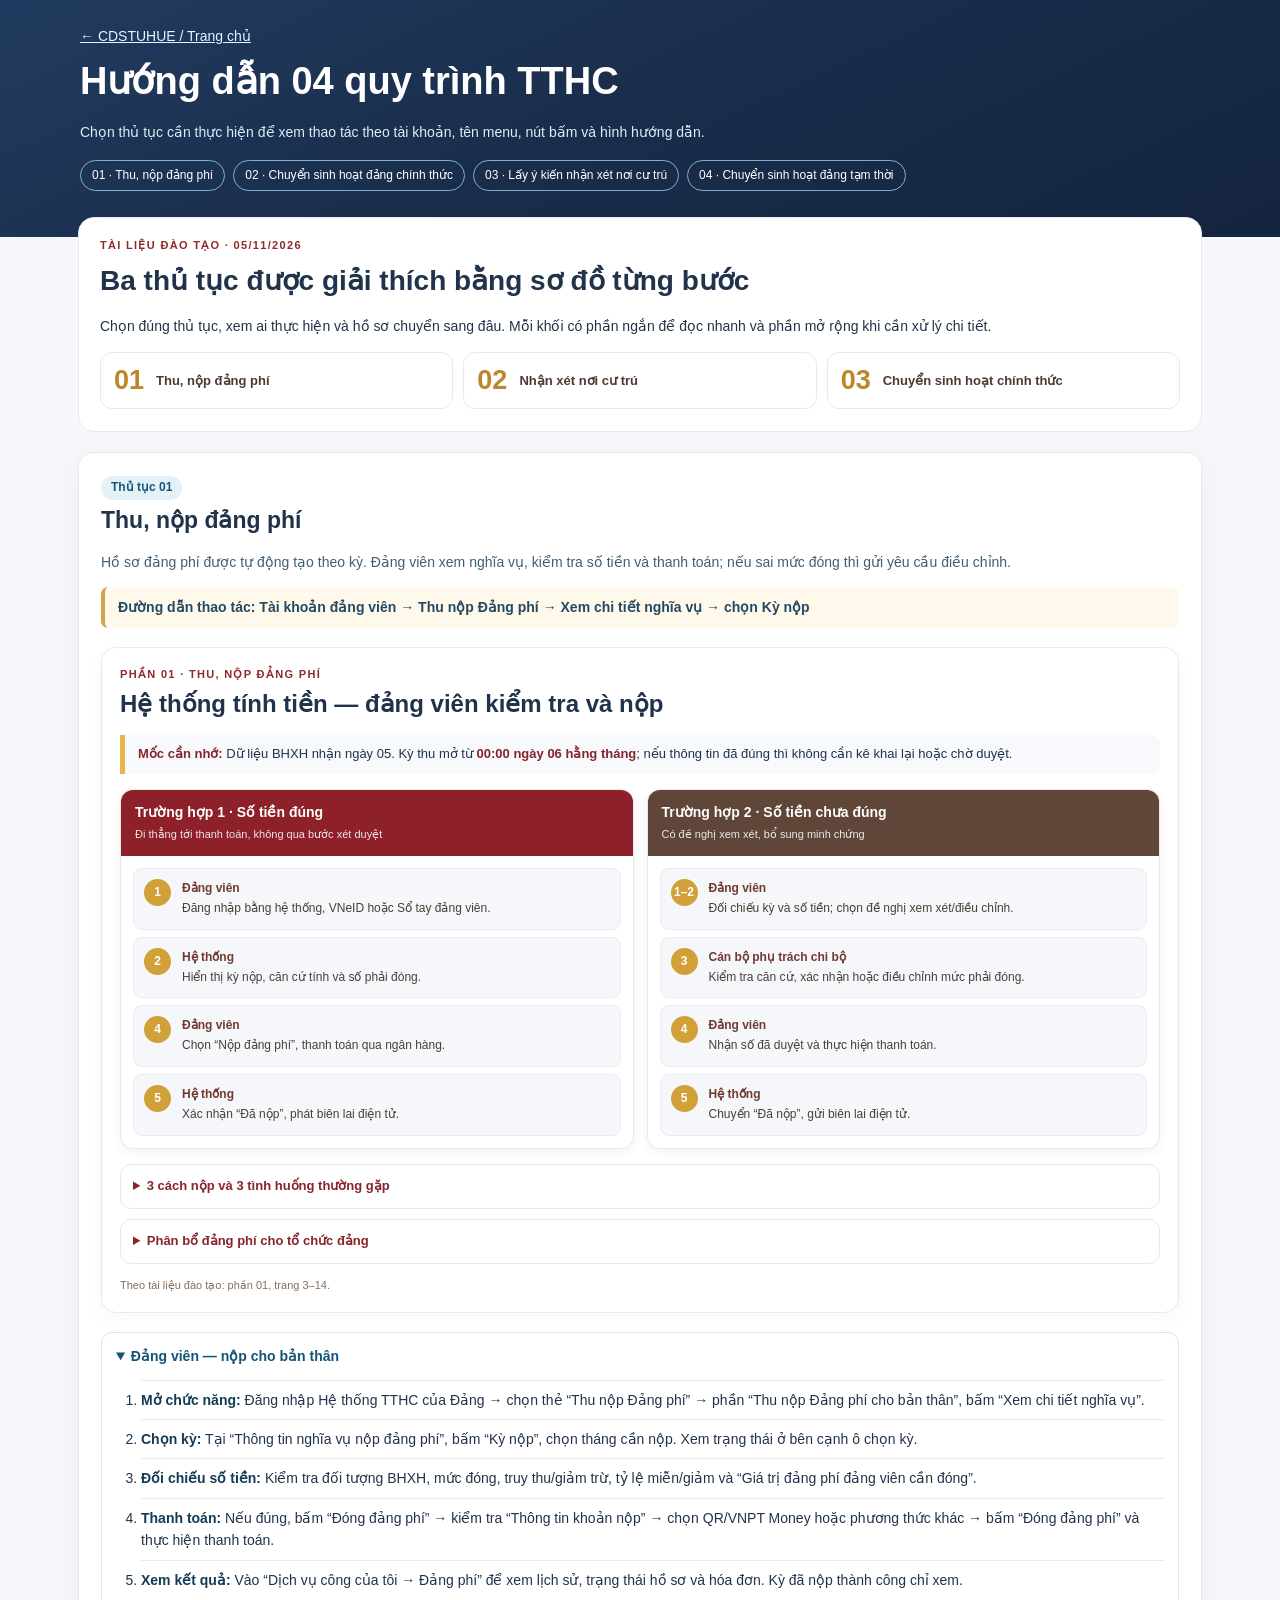
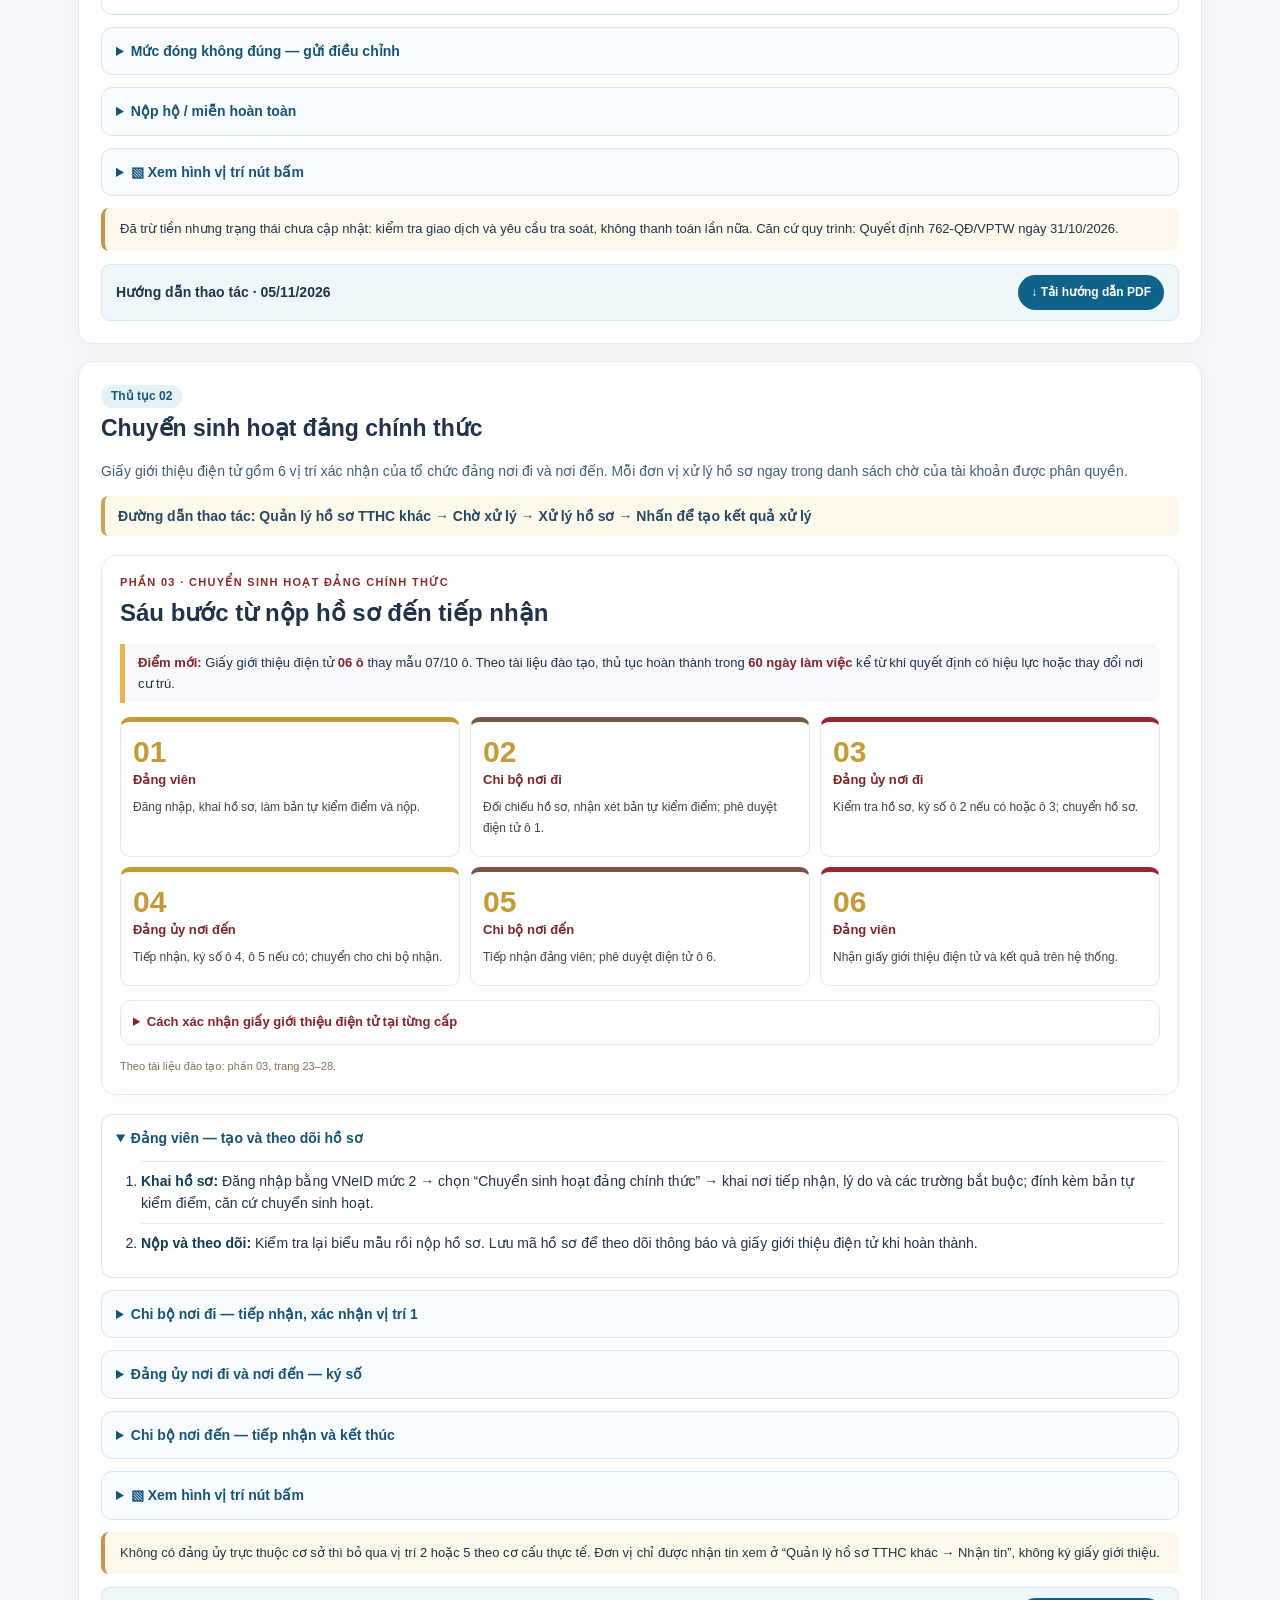
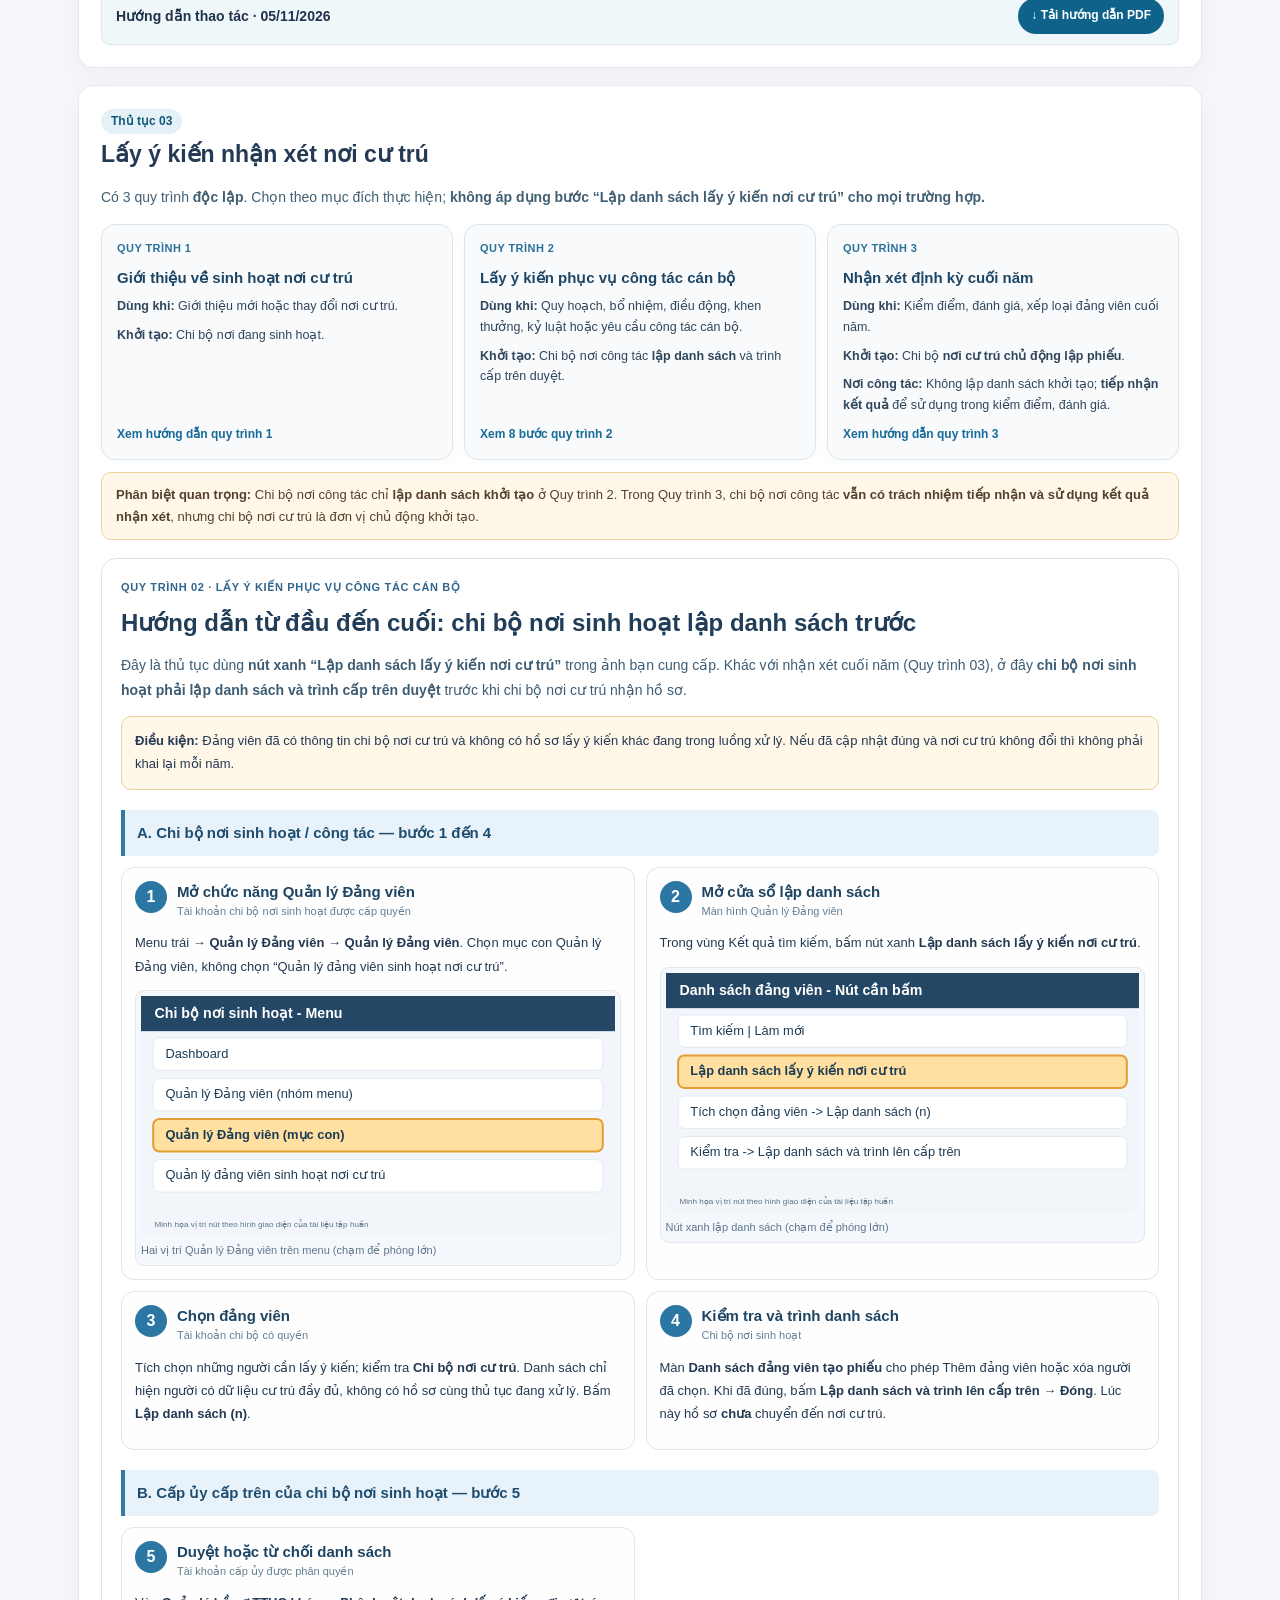
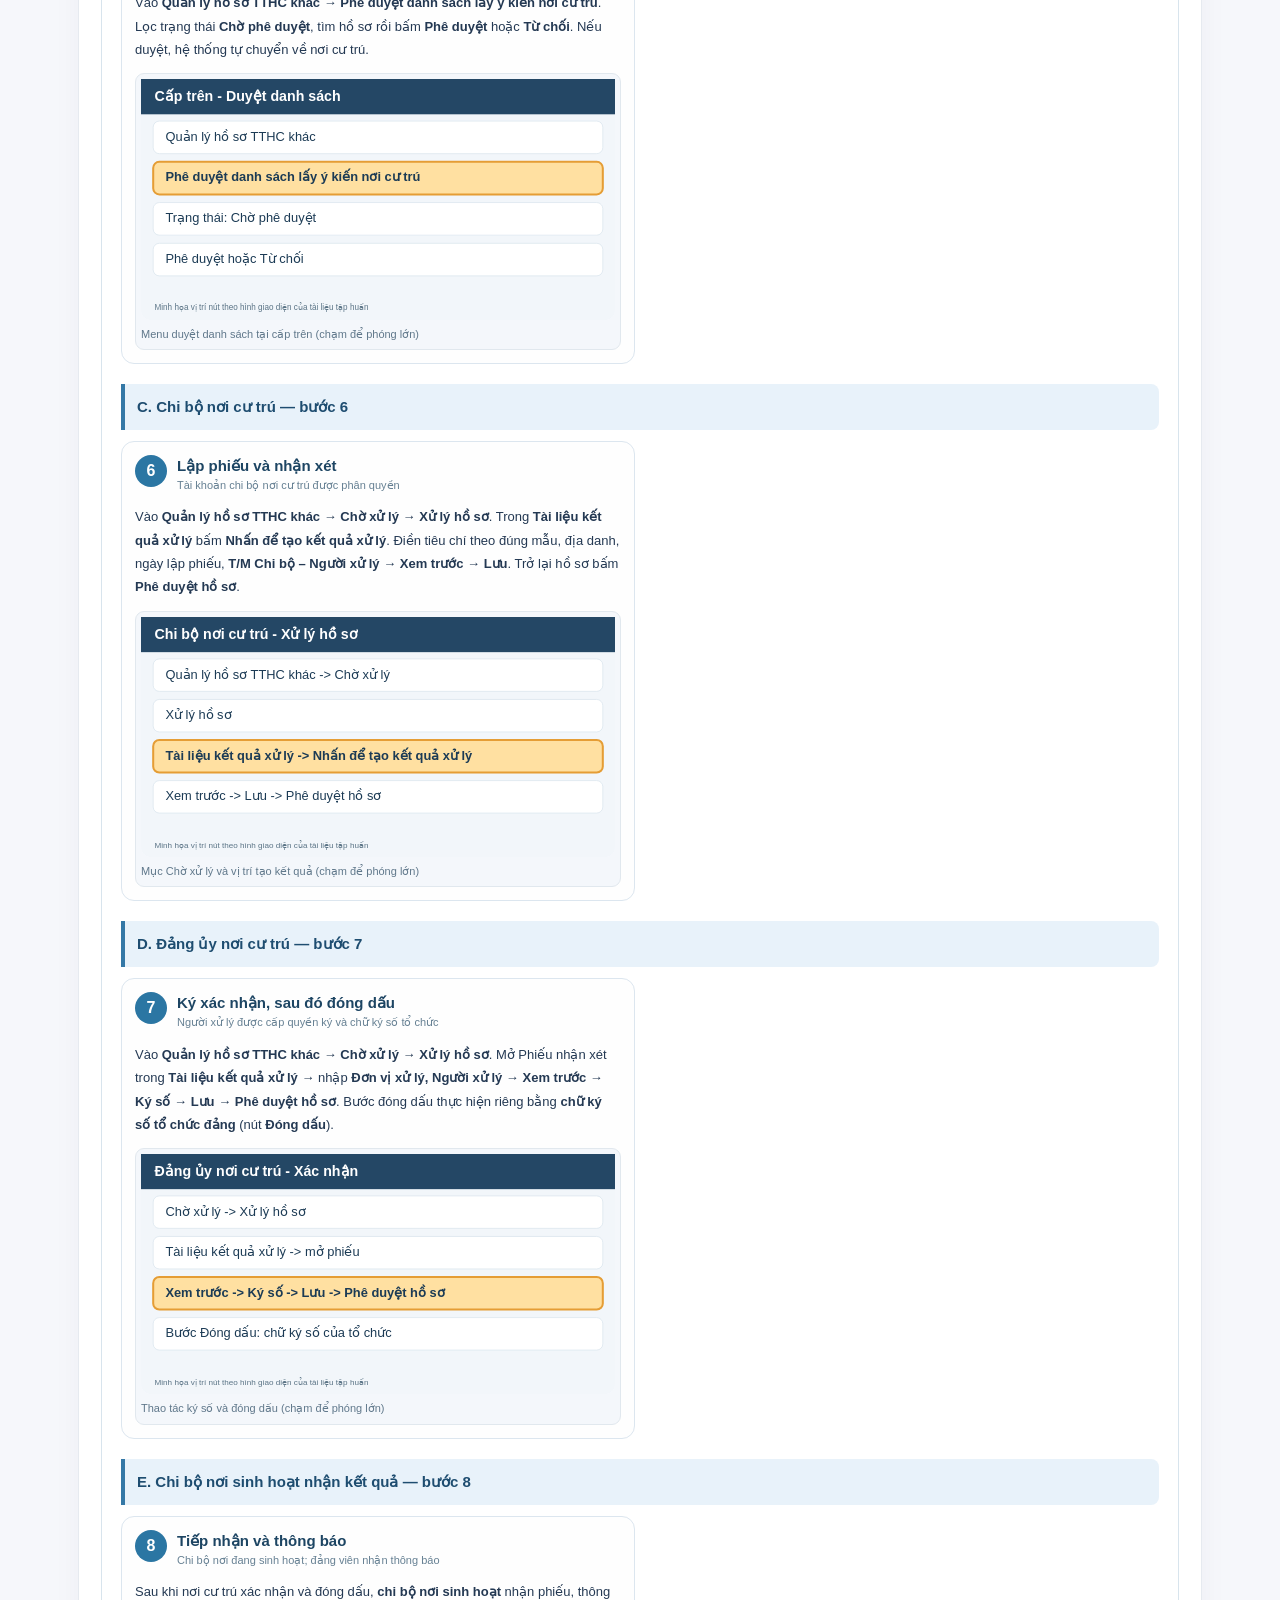
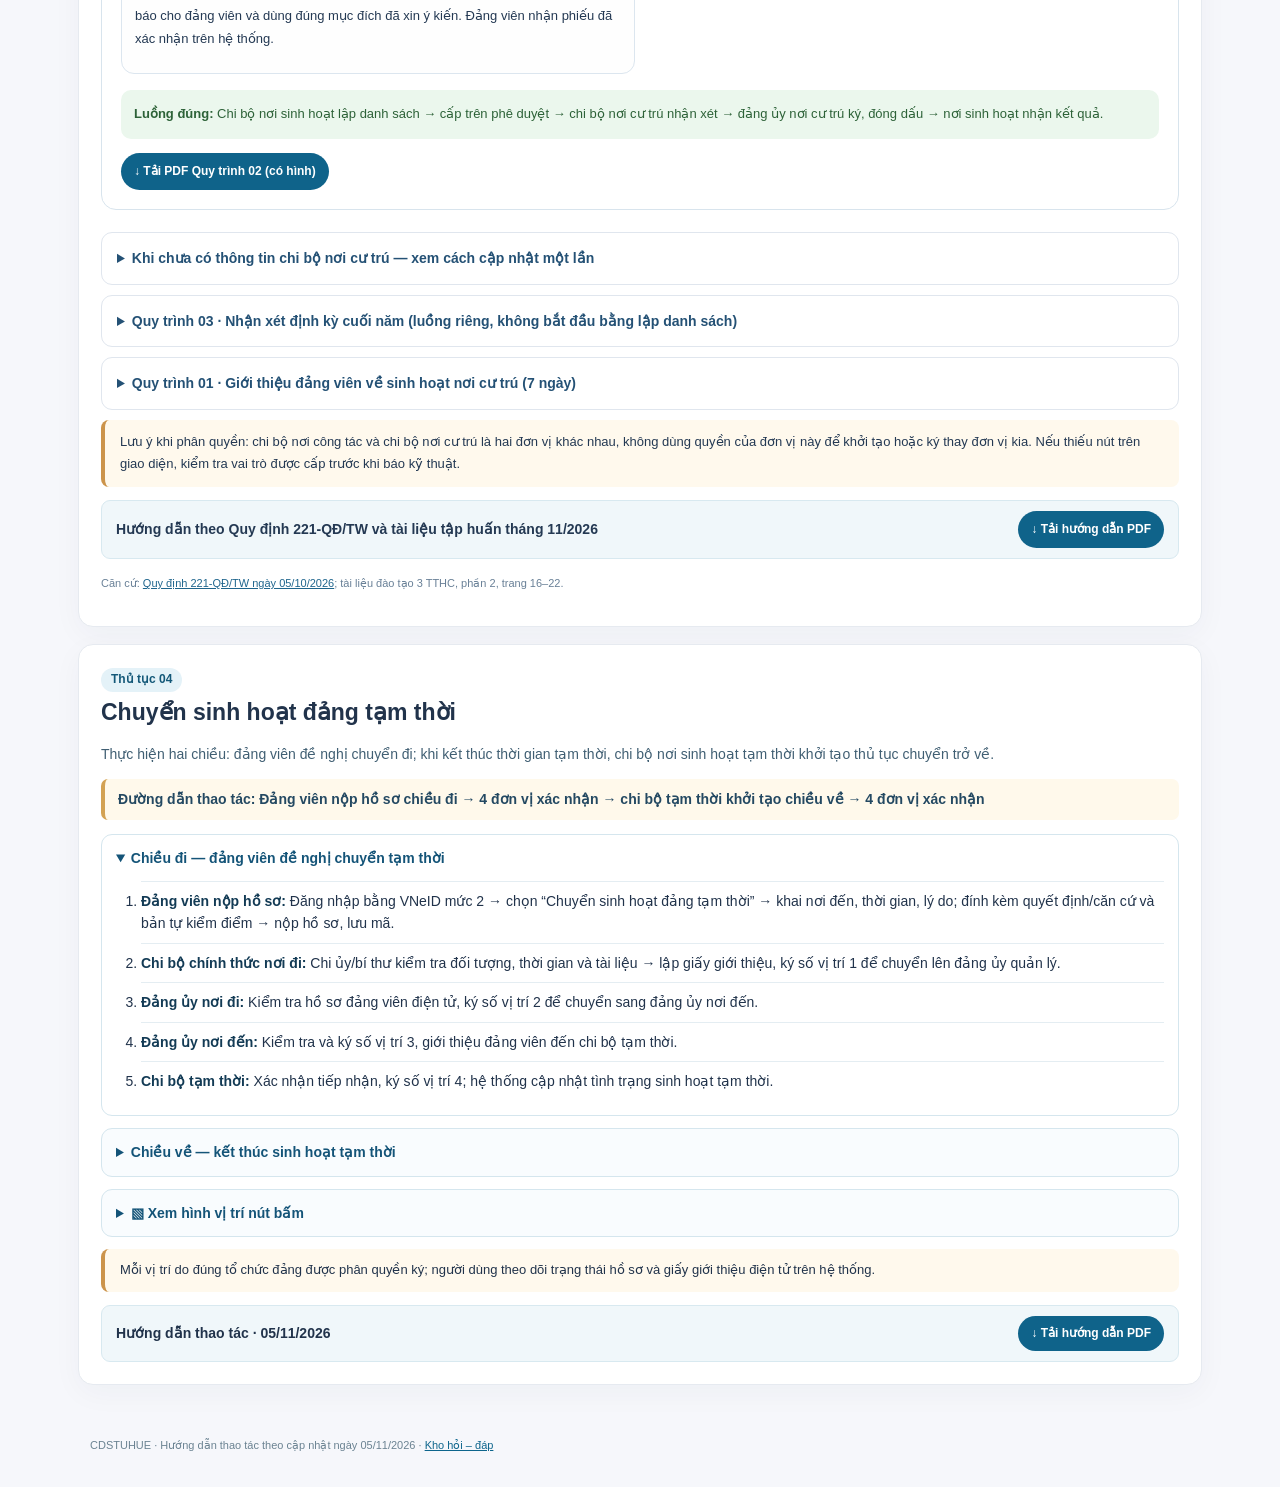
==== commit c79bfd18: "Clarify three distinct residence-review processes and working branch role in year-end review" ====
--- a/site/cap-nhat-tthc-2026-11.html
+++ b/site/cap-nhat-tthc-2026-11.html
@@ -118,7 +118,17 @@
 .role-figure img{display:block;width:100%;height:auto}
 .role-figure figcaption{font-size:11px;color:#60788b;margin-top:5px}
 .role-end{border-radius:10px;background:#ebf7ed;color:#2d6238;padding:13px;margin-top:16px;font-size:13px}
-@media(max-width:740px){.role-guide{padding:12px}.role-grid{grid-template-columns:1fr}}.role-pdf{margin:14px 0 0}.role-pdf .pdf-download{display:inline-block}</style></head><body><header><a href="index.html">← CDSTUHUE / Trang chủ</a><h1>Hướng dẫn 04 quy trình TTHC</h1><p>Chọn thủ tục cần thực hiện để xem thao tác theo tài khoản, tên menu, nút bấm và hình hướng dẫn.</p><nav><a href="#dang-phi">01 · Thu, nộp đảng phí</a><a href="#chinh-thuc">02 · Chuyển sinh hoạt đảng chính thức</a><a href="#noi-cu-tru">03 · Lấy ý kiến nhận xét nơi cư trú</a><a href="#tam-thoi">04 · Chuyển sinh hoạt đảng tạm thời</a></nav></header><main><div class="training-intro">
+@media(max-width:740px){.role-guide{padding:12px}.role-grid{grid-template-columns:1fr}}.role-pdf{margin:14px 0 0}.role-pdf .pdf-download{display:inline-block}/* v46: scenario chooser from official three-flow training slide */
+.ncr-choice-grid{display:grid;grid-template-columns:repeat(3,minmax(0,1fr));gap:11px;margin:15px 0 12px}
+.ncr-choice{display:flex;flex-direction:column;gap:8px;min-width:0;text-decoration:none;color:#30465c;background:#f8fafc;border:1px solid #dce5ee;border-radius:14px;padding:14px 15px;box-shadow:0 2px 10px #253b5207}
+.ncr-choice:focus-visible,.ncr-choice:hover{border-color:#518db3;outline-offset:3px}
+.ncr-choice-number{font-size:11px;letter-spacing:.04em;font-weight:850;color:#2b7198}
+.ncr-choice>strong{font-size:15px;color:#1e4664;line-height:1.45}
+.ncr-choice>span:not(.ncr-choice-number){font-size:12.5px;line-height:1.65}
+.ncr-choice em{font-size:12px;font-style:normal;font-weight:800;color:#166b98;margin-top:auto}
+.ncr-choice-note{background:#fff8e9;border:1px solid #ecd59f;border-radius:10px;padding:11px 14px;font-size:13px;line-height:1.72;color:#53412c;margin:0 0 18px}
+@media(max-width:780px){.ncr-choice-grid{grid-template-columns:1fr}.ncr-choice{padding:12px 13px}}
+</style></head><body><header><a href="index.html">← CDSTUHUE / Trang chủ</a><h1>Hướng dẫn 04 quy trình TTHC</h1><p>Chọn thủ tục cần thực hiện để xem thao tác theo tài khoản, tên menu, nút bấm và hình hướng dẫn.</p><nav><a href="#dang-phi">01 · Thu, nộp đảng phí</a><a href="#chinh-thuc">02 · Chuyển sinh hoạt đảng chính thức</a><a href="#noi-cu-tru">03 · Lấy ý kiến nhận xét nơi cư trú</a><a href="#tam-thoi">04 · Chuyển sinh hoạt đảng tạm thời</a></nav></header><main><div class="training-intro">
 <div class="training-eyebrow">Tài liệu đào tạo · 05/11/2026</div>
 <h2>Ba thủ tục được giải thích bằng sơ đồ từng bước</h2>
 <p>Chọn đúng thủ tục, xem ai thực hiện và hồ sơ chuyển sang đâu. Mỗi khối có phần ngắn để đọc nhanh và phần mở rộng khi cần xử lý chi tiết.</p>
@@ -163,8 +173,13 @@
 <p class="training-caption">Theo tài liệu đào tạo: phần 03, trang 23–28.</p></div><details class="guide-details" open><summary>Đảng viên — tạo và theo dõi hồ sơ</summary><ol><li><strong>Khai hồ sơ:</strong> Đăng nhập bằng VNeID mức 2 → chọn “Chuyển sinh hoạt đảng chính thức” → khai nơi tiếp nhận, lý do và các trường bắt buộc; đính kèm bản tự kiểm điểm, căn cứ chuyển sinh hoạt.</li><li><strong>Nộp và theo dõi:</strong> Kiểm tra lại biểu mẫu rồi nộp hồ sơ. Lưu mã hồ sơ để theo dõi thông báo và giấy giới thiệu điện tử khi hoàn thành.</li></ol></details><details class="guide-details" ><summary>Chi bộ nơi đi — tiếp nhận, xác nhận vị trí 1</summary><ol><li><strong>Mở hồ sơ:</strong> Đăng nhập tài khoản chi bộ nơi đi → “Quản lý hồ sơ TTHC khác → Chờ xử lý” → tìm hồ sơ → ở cột Hành động bấm “Xử lý hồ sơ”.</li><li><strong>Điền giấy giới thiệu:</strong> Trong “Tài liệu kết quả xử lý”, bấm “Nhấn để tạo kết quả xử lý”; nhập “Kính gửi”, “Đã đóng đảng phí hết tháng”, “Hồ sơ kèm theo” và ngày phê duyệt.</li><li><strong>Gửi cấp trên:</strong> Bấm “Xem trước” → đối chiếu nội dung → “Lưu” → trở lại màn Xử lý hồ sơ và bấm “Phê duyệt hồ sơ”. Hệ thống chuyển tiếp cho đơn vị kế tiếp.</li></ol></details><details class="guide-details" ><summary>Đảng ủy nơi đi và nơi đến — ký số</summary><ol><li><strong>Đảng ủy trực thuộc cơ sở nơi đi (nếu có):</strong> Vào “Quản lý hồ sơ TTHC khác → Chờ xử lý” → “Xử lý hồ sơ” → “Nhấn để tạo kết quả xử lý” → kiểm tra vị trí 2 → “Xem trước → Ký số → Lưu → Phê duyệt hồ sơ”.</li><li><strong>Đảng ủy cơ sở nơi đi:</strong> Thực hiện tương tự ở vị trí 3, ký số và phê duyệt để chuyển hồ sơ tới đảng ủy cơ sở nơi đến.</li><li><strong>Đảng ủy cơ sở nơi đến:</strong> Thực hiện xử lý vị trí 4: “Chờ xử lý → Xử lý hồ sơ → Nhấn để tạo kết quả xử lý → Xem trước → Ký số → Lưu → Phê duyệt hồ sơ”.</li><li><strong>Đảng ủy trực thuộc cơ sở nơi đến (nếu có):</strong> Kiểm tra vị trí 5, ký số, lưu và phê duyệt để chuyển đến chi bộ tiếp nhận.</li></ol></details><details class="guide-details" ><summary>Chi bộ nơi đến — tiếp nhận và kết thúc</summary><ol><li><strong>Tiếp nhận:</strong> Vào “Quản lý hồ sơ TTHC khác → Chờ xử lý” → “Xử lý hồ sơ” → “Nhấn để tạo kết quả xử lý”; kiểm tra nội dung của vị trí 6.</li><li><strong>Kết thúc:</strong> Bấm “Xem trước → Lưu → Phê duyệt hồ sơ”. Hệ thống kết thúc luồng và lưu giấy giới thiệu điện tử.</li></ol></details><details class="screens"><summary>▧ Xem hình vị trí nút bấm</summary><p class="screen-note">Đối chiếu các tên menu, nút bấm được tô nổi bật trước khi thực hiện.</p><div class="screen-row"><figure><img src="assets/img/tthc-ui-chinh-thuc-v38.svg" alt="Hình chỉ rõ menu và nút bấm quan trọng" loading="lazy"><figcaption>Vị trí nút bấm trong từng bước thao tác.</figcaption></figure><figure><img class="screen-original" src="assets/img/tthc-source-chinh-thuc-v37.webp" alt="Trích hình giao diện trong tài liệu hướng dẫn" loading="lazy"><figcaption>Giao diện tham chiếu.</figcaption></figure></div></details><aside>Không có đảng ủy trực thuộc cơ sở thì bỏ qua vị trí 2 hoặc 5 theo cơ cấu thực tế. Đơn vị chỉ được nhận tin xem ở “Quản lý hồ sơ TTHC khác → Nhận tin”, không ký giấy giới thiệu.</aside><p class="src"><span>Hướng dẫn thao tác · 05/11/2026</span><a class="pdf-download" href="downloads/tthc-20261105-chinh-thuc.pdf" download="tthc-20261105-chinh-thuc.pdf" type="application/pdf">↓ Tải hướng dẫn PDF</a></p></section><section id="noi-cu-tru" class="ncr-wrap">
 <span class="tag">Thủ tục 03</span>
 <h2>Lấy ý kiến nhận xét nơi cư trú</h2>
-<p class="lead">Bắt đầu với chi bộ nơi sinh hoạt lập danh sách lấy ý kiến → cấp trên phê duyệt → chi bộ nơi cư trú nhận xét → đảng ủy nơi cư trú ký, đóng dấu → chi bộ nơi sinh hoạt nhận kết quả. Nhận xét cuối năm là quy trình riêng.</p>
-<div class="ncr-nav" aria-label="Chọn quy trình"><a class="ncr-primary" href="#y-kien-can-bo">02 · Bắt đầu: chi bộ lập danh sách</a><a href="#cuoi-nam">03 · Nhận xét cuối năm (quy trình riêng)</a><a href="#gioi-thieu-noi-cu-tru">01 · Giới thiệu về nơi cư trú</a></div>
+<p class="lead">Có 3 quy trình <strong>độc lập</strong>. Chọn theo mục đích thực hiện; <strong>không áp dụng bước “Lập danh sách lấy ý kiến nơi cư trú” cho mọi trường hợp.</strong></p>
+<div class="ncr-choice-grid" aria-label="Chọn đúng quy trình">
+<a class="ncr-choice" href="#gioi-thieu-noi-cu-tru"><span class="ncr-choice-number">QUY TRÌNH 1</span><strong>Giới thiệu về sinh hoạt nơi cư trú</strong><span><b>Dùng khi:</b> Giới thiệu mới hoặc thay đổi nơi cư trú.</span><span><b>Khởi tạo:</b> Chi bộ nơi đang sinh hoạt.</span><em>Xem hướng dẫn quy trình 1</em></a>
+<a class="ncr-choice" href="#y-kien-can-bo"><span class="ncr-choice-number">QUY TRÌNH 2</span><strong>Lấy ý kiến phục vụ công tác cán bộ</strong><span><b>Dùng khi:</b> Quy hoạch, bổ nhiệm, điều động, khen thưởng, kỷ luật hoặc yêu cầu công tác cán bộ.</span><span><b>Khởi tạo:</b> Chi bộ nơi công tác <b>lập danh sách</b> và trình cấp trên duyệt.</span><em>Xem 8 bước quy trình 2</em></a>
+<a class="ncr-choice" href="#cuoi-nam"><span class="ncr-choice-number">QUY TRÌNH 3</span><strong>Nhận xét định kỳ cuối năm</strong><span><b>Dùng khi:</b> Kiểm điểm, đánh giá, xếp loại đảng viên cuối năm.</span><span><b>Khởi tạo:</b> Chi bộ <b>nơi cư trú chủ động lập phiếu</b>.</span><span><b>Nơi công tác:</b> Không lập danh sách khởi tạo; <b>tiếp nhận kết quả</b> để sử dụng trong kiểm điểm, đánh giá.</span><em>Xem hướng dẫn quy trình 3</em></a>
+</div>
+<p class="ncr-choice-note"><b>Phân biệt quan trọng:</b> Chi bộ nơi công tác chỉ <strong>lập danh sách khởi tạo</strong> ở Quy trình 2. Trong Quy trình 3, chi bộ nơi công tác <strong>vẫn có trách nhiệm tiếp nhận và sử dụng kết quả nhận xét</strong>, nhưng chi bộ nơi cư trú là đơn vị chủ động khởi tạo.</p>
 <div id="y-kien-can-bo" class="ncr-main-flow"><div class="role-guide">
 <div class="ncr-kicker">QUY TRÌNH 02 · Lấy ý kiến phục vụ công tác cán bộ</div>
 <h3>Hướng dẫn từ đầu đến cuối: chi bộ nơi sinh hoạt lập danh sách trước</h3>
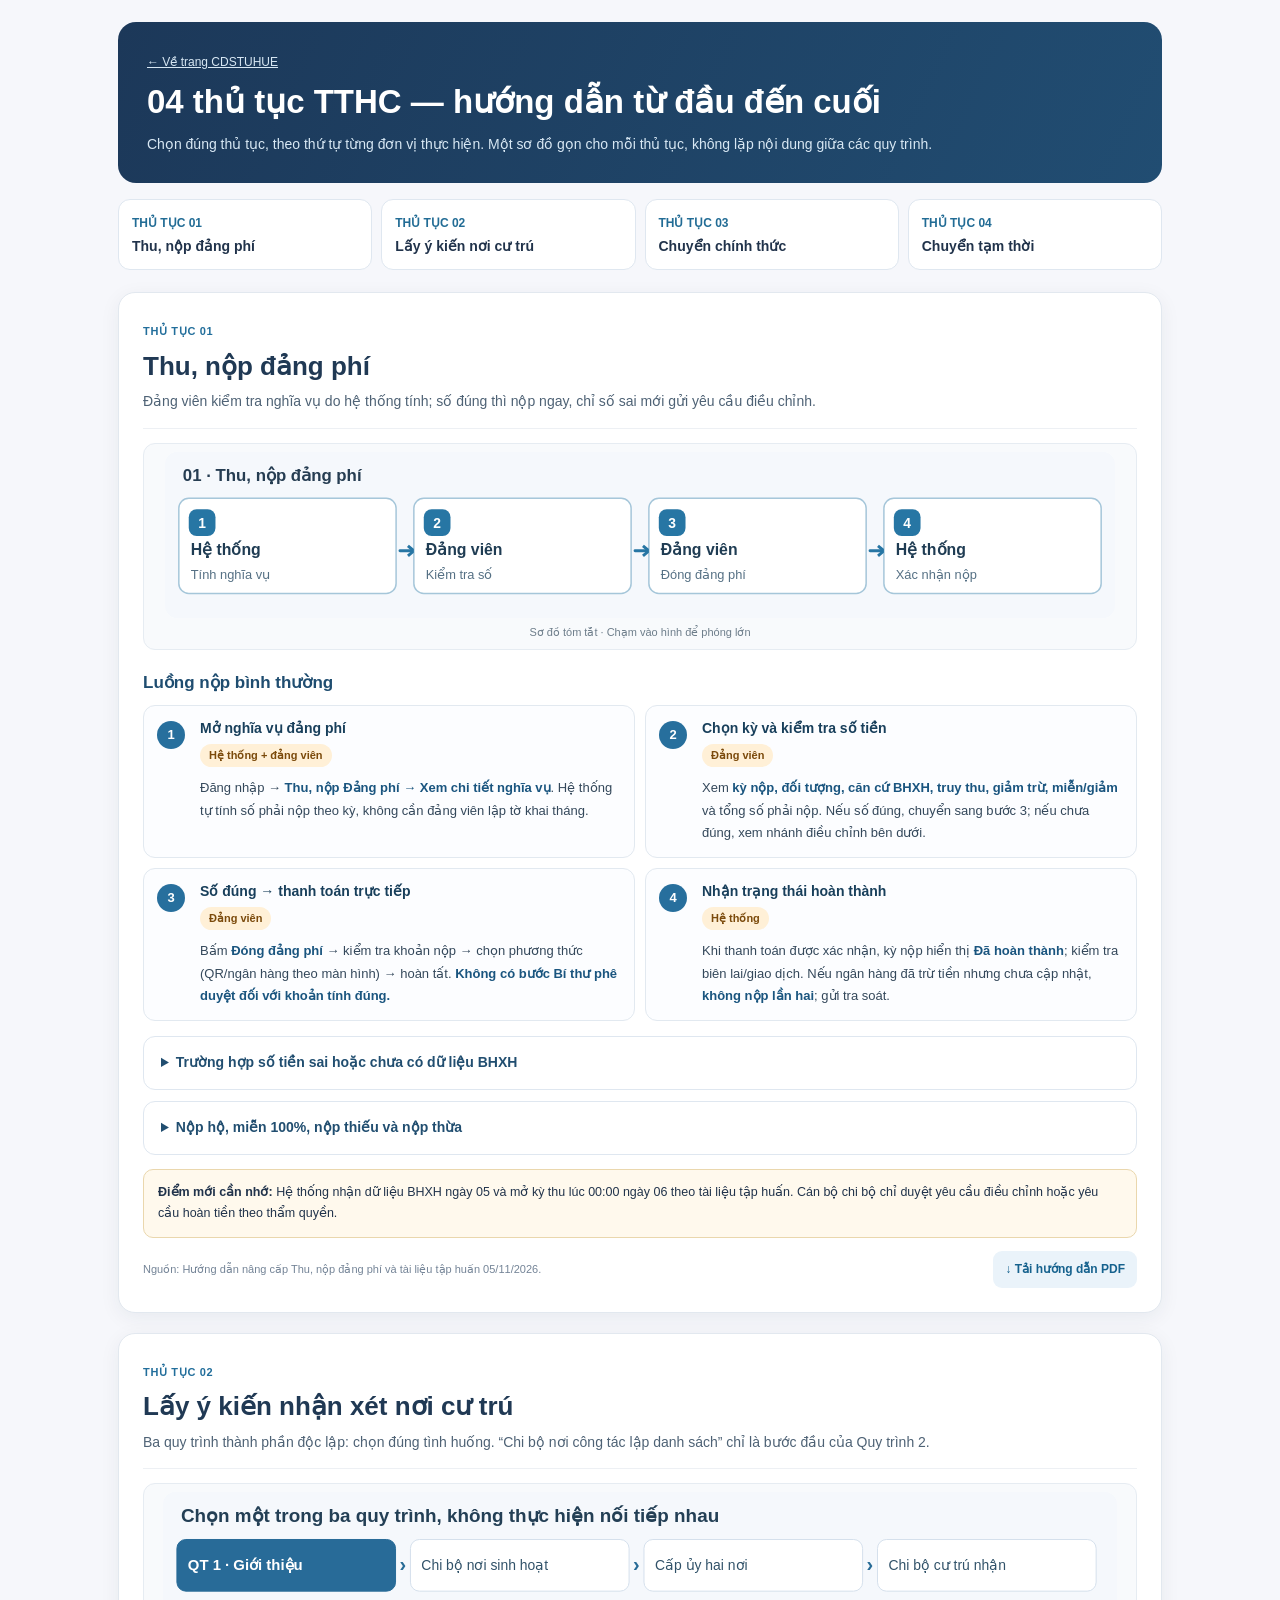
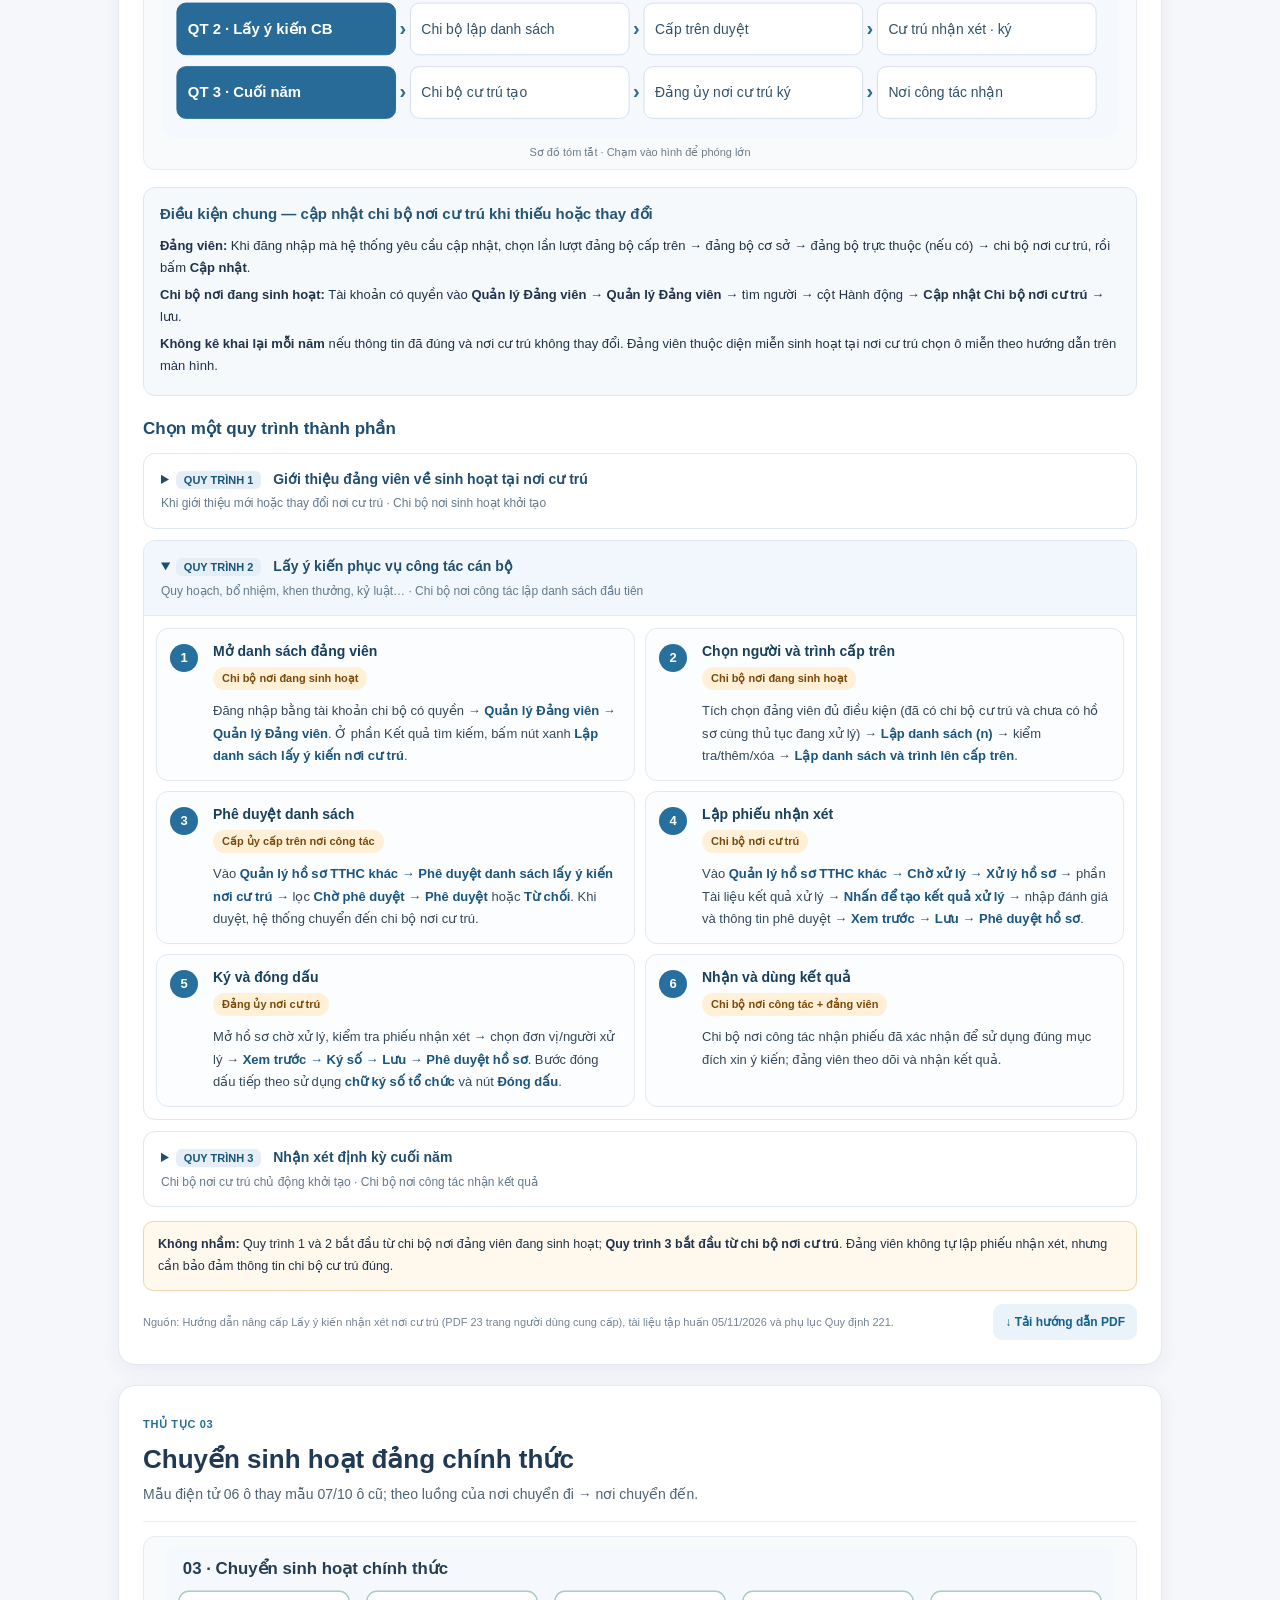
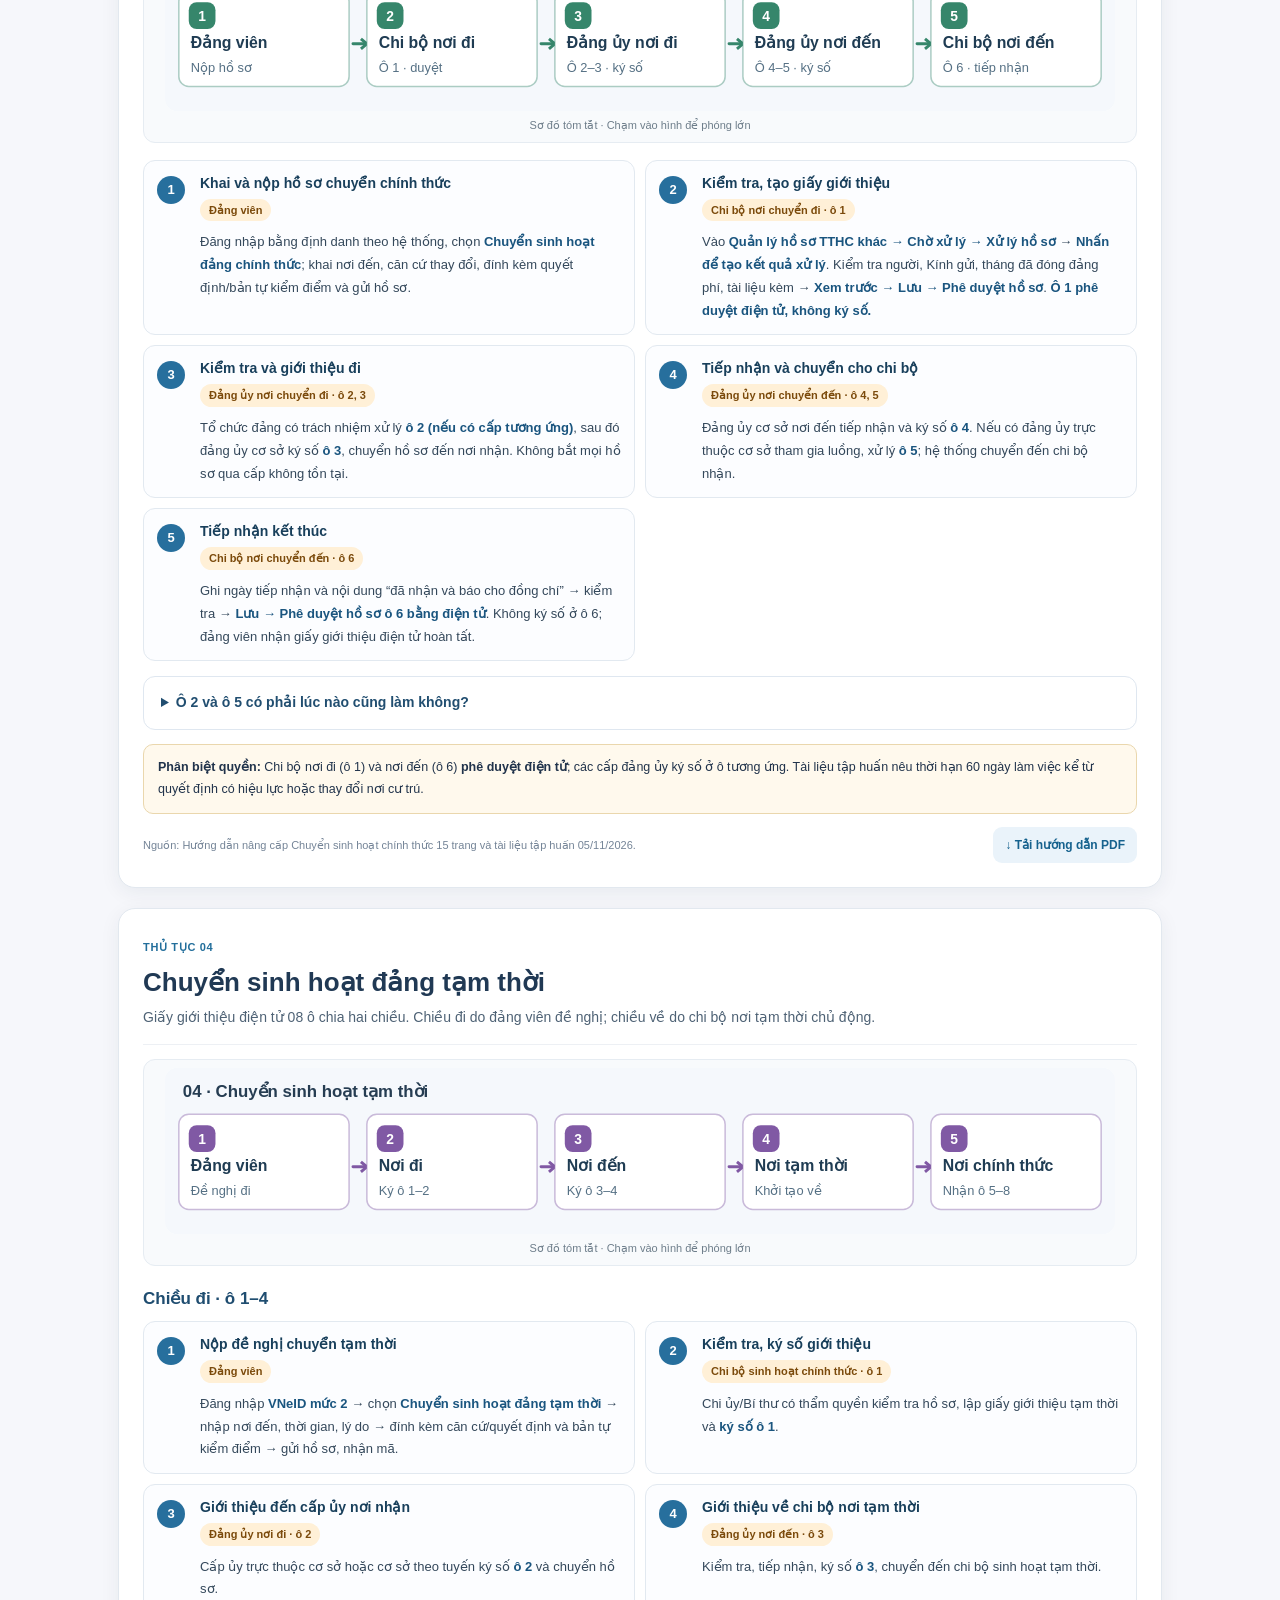
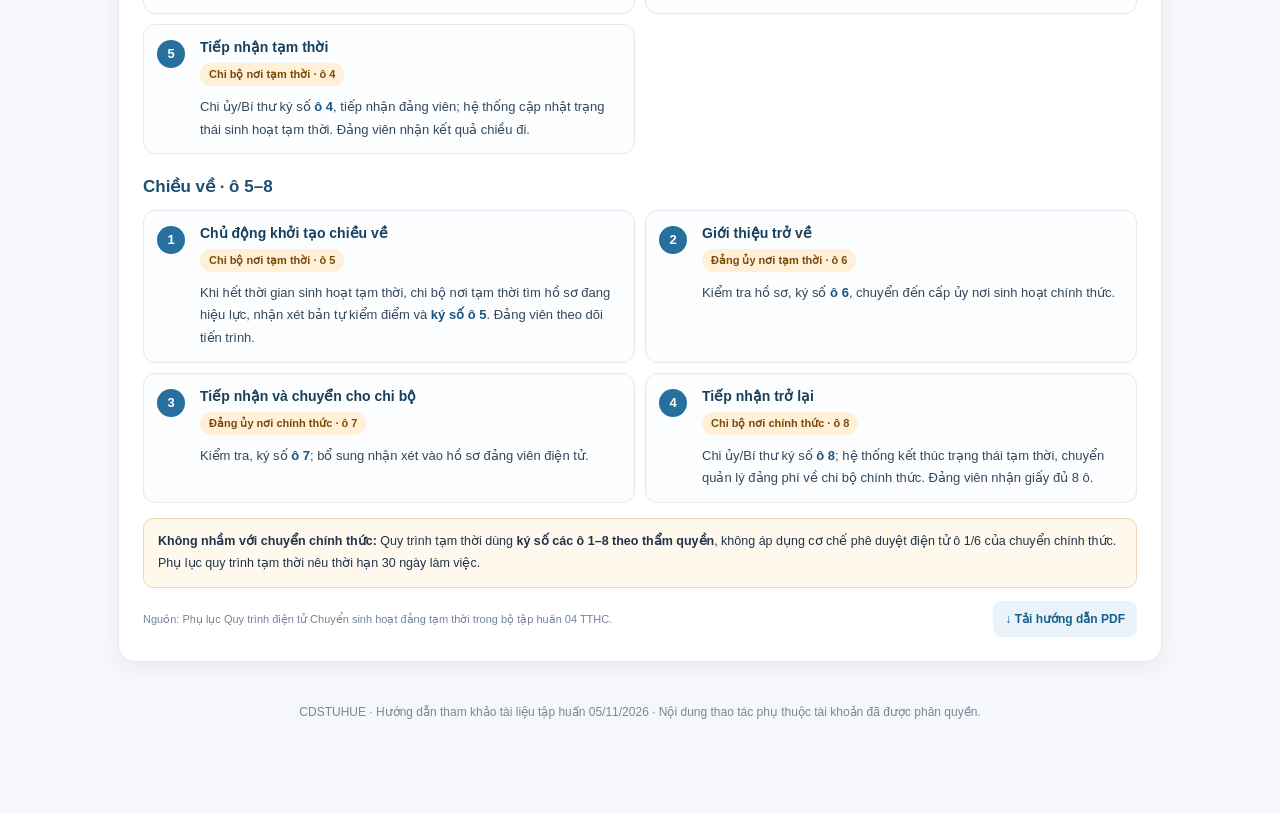
==== commit b44ecf4c: "Rebuild all four TTHC procedures as one clean role-led guide with four compact diagrams" ====
--- a/site/cap-nhat-tthc-2026-11.html
+++ b/site/cap-nhat-tthc-2026-11.html
@@ -1,251 +1,79 @@
-<!doctype html><html lang="vi"><head><meta charset="utf-8"><meta name="viewport" content="width=device-width, initial-scale=1"><title>04 quy trình TTHC | Hướng dẫn thao tác CDSTUHUE</title><meta name="description" content="Hướng dẫn từng bước bấm nút cho 4 thủ tục hành chính Đảng được cập nhật tháng 11/2026, có hình vị trí thao tác và tải PDF."><link rel="preconnect" href="https://fonts.googleapis.com"><link href="https://fonts.googleapis.com/css2?family=Be+Vietnam+Pro:wght@400;500;600;700;800&display=swap" rel="stylesheet"><style>*{box-sizing:border-box}html{scroll-behavior:smooth}body{margin:0;background:#f6f7fb;color:#21334b;font:14px/1.6 "Segoe UI",Inter,-apple-system,BlinkMacSystemFont,Arial,sans-serif;-webkit-font-smoothing:antialiased}a{color:#0d658c}header{color:white;background:linear-gradient(155deg,#213b60 0%,#192c49 52%,#14243f 100%);padding:25px max(16px,calc((100vw - 1120px)/2)) 46px}header>a{color:#e0f6ff}h1{font-size:clamp(26px,4vw,38px);line-height:1.3;margin:10px 0}header p{max-width:900px;color:#dceef7}nav{display:flex;flex-wrap:wrap;gap:8px;margin-top:17px}nav a{color:white;text-decoration:none;border:1px solid #7ab3cd;border-radius:23px;font-size:12px;padding:5px 11px}main{max-width:1150px;margin:-20px auto 0;padding:0 13px 35px;position:relative}.intro,section{border-radius:15px;background:#fff;border:1px solid #e6eaf0;padding:22px;margin:0 0 17px;box-shadow:0 8px 30px #2639530a}.intro{background:#f4fafc;padding:14px 20px;color:#335a71}section h2{font-size:23px;line-height:1.45;margin:4px 0 7px}.tag{display:inline-block;font-size:12px;font-weight:800;background:#e4f2f8;color:#135878;padding:2px 10px;border-radius:22px}.lead{font-size:14px;color:#405f73}.quick{padding:9px 13px;border-left:4px solid #d3a253;background:#fff9eb;border-radius:7px;margin:14px 0;font-weight:600;color:#244962}.guide-details,.screens{border:1px solid #d5e6ee;border-radius:11px;padding:0 14px;margin:12px 0;background:#f9fcfe}.guide-details summary,.screens summary{padding:12px 0;cursor:pointer;font-weight:800;color:#145478;font-size:14px}.guide-details[open],.screens[open]{background:white}.guide-details ol{margin:0 0 15px;padding-left:25px}.guide-details li{padding:8px 0;border-top:1px solid #e4edf2}.guide-details strong{color:#133b55}aside{padding:11px 15px;border-left:4px solid #cc944b;background:#fff9ed;border-radius:8px;font-size:13px}.src{display:flex;flex-wrap:wrap;align-items:center;justify-content:space-between;gap:10px;margin:13px 0 0;padding:10px 14px;background:#f0f7fa;border:1px solid #d8e9f0;border-radius:9px;font-weight:600}.pdf-download{background:#0f638a;color:#fff;text-decoration:none;border-radius:23px;padding:8px 13px;font-size:12px;font-weight:800}.screens img{display:block;width:100%;height:auto;border:1px solid #d0e4ee;border-radius:8px;background:#fff}.screens figure{margin:0 0 12px}.screens figcaption{font-size:11px;color:#607f90;margin-top:7px}.screen-note{font-size:12px;color:#49697a;margin:0 0 12px}.screen-original{max-width:400px;max-height:200px;width:auto!important;margin:auto}.screen-row{display:grid;grid-template-columns:2fr 1fr;gap:10px;align-items:start}footer{max-width:1130px;margin:0 auto;padding:0 15px 32px;color:#6b8392;font-size:11px}@media(max-width:680px){main{padding:0 8px 26px}.intro,section{padding:14px}.screen-row{grid-template-columns:1fr}section h2{font-size:20px}nav a{font-size:11px}header{padding:20px 16px 42px}.src{align-items:stretch}.pdf-download{display:block;text-align:center}}
-/* V39 – thẻ quy trình theo bố cục tài liệu đào tạo 3 TTHC, ưu tiên đọc trên điện thoại */
-.training-intro{background:#fff;border:1px solid #e6eaf0;border-radius:16px;padding:19px 21px;margin:0 0 20px}
-.training-eyebrow{font-weight:800;letter-spacing:.12em;text-transform:uppercase;color:#8f292a;font-size:11px}
-.training-intro h2{font-size:clamp(21px,3vw,28px);font-family:inherit;font-weight:800;line-height:1.43;letter-spacing:normal;color:#21334b;margin:6px 0 9px}
-.training-index{display:grid;grid-template-columns:repeat(3,minmax(0,1fr));gap:10px;margin:15px 0 3px}
-.training-index a{text-decoration:none;background:white;border:1px solid #e6eaf0;border-radius:12px;padding:12px 13px;display:flex;gap:12px;align-items:center;color:#4c3a32}
-.training-index b{font-family:inherit;font-size:27px;font-weight:800;color:#bc872a;line-height:1.15;letter-spacing:normal}
-.training-index span{font-size:13px;font-weight:800;line-height:1.5}
-.training-index a:hover,.training-index a:focus-visible{border-color:#d3aa57;box-shadow:0 3px 12px #91652e22}
-.training-block{background:#fff;border:1px solid #e6eaf0;border-radius:15px;padding:18px;margin:19px 0;box-shadow:0 5px 20px #26395309}
-.training-block h3{font-family:inherit;font-size:clamp(20px,2.6vw,24px);font-weight:800;line-height:1.45;letter-spacing:normal;color:#21334b;margin:4px 0 12px;overflow-wrap:break-word}
-.training-summary{border-left:5px solid #e8b44e;background:#f8f9fc;border-radius:0 9px 9px 0;padding:9px 13px;font-size:13px;margin:13px 0}
-.training-summary b{color:#84252b}
-.training-grid{display:grid;gap:13px;margin:15px 0}
-.training-grid.cols2{grid-template-columns:repeat(2,minmax(0,1fr))}
-.training-grid.cols3{grid-template-columns:repeat(3,minmax(0,1fr))}
-.training-lane,.training-card{background:#fff;border:1px solid #e6eaf0;border-radius:13px;overflow:hidden;min-width:0;box-shadow:0 3px 9px #4d2f1410}
-.training-lane-head{background:#8d2029;color:#fff;padding:12px 14px}
-.training-lane-head.alt{background:#604638}
-.training-lane-head strong{display:block;font-size:14px;line-height:1.45}
-.training-lane-head small{display:block;font-size:11px;opacity:.88;margin-top:4px}
-.training-steps-flow{padding:12px;display:grid;gap:7px}
-.training-step{display:flex;gap:11px;align-items:flex-start;background:#f6f7fb;border:1px solid #e8ebf1;border-radius:9px;padding:10px}
-.training-num{display:grid;place-items:center;width:27px;height:27px;flex:0 0 27px;color:#fff;background:#d1a038;border-radius:50%;font-size:12px;font-weight:800}
-.training-step b{display:block;color:#713a2f;font-size:12px;line-height:1.5}
-.training-step p{margin:2px 0 0;font-size:12px;line-height:1.65;color:#483f37}
-.training-card{padding:0 0 12px}
-.training-card header{display:block;background:#8d2029!important;color:white!important;padding:13px!important;font-size:13px;font-weight:800;min-height:67px}
-.training-card header.gold{background:#c79831!important;color:#fff!important}
-.training-card header.brown{background:#59473b!important}
-.training-card .training-body{padding:12px 13px;font-size:12px;color:#463e36;line-height:1.7}
-.training-card .training-body p{margin:0 0 7px}
-.training-card footer{padding:9px 12px!important;margin:0 10px!important;font-size:11px!important;background:#f6f7fb;border-radius:8px;color:#6d4b1c!important;max-width:none}
-.training-timing{display:inline-block;background:#f3e7cd;border-radius:40px;color:#744b0f;padding:3px 11px;font-size:11px;font-weight:800}
-.training-note{font-size:12px;color:#5f4a3d;line-height:1.75;margin:11px 0}
-.training-more{background:#fff;border:1px solid #e6eaf0;border-radius:11px;padding:0 12px;margin-top:10px}
-.training-more summary{cursor:pointer;padding:11px 0;color:#88242b;font-weight:800;font-size:13px}
-.training-more p{font-size:12px;color:#51463e;line-height:1.75}
-.training-more .training-grid{margin:10px 0 14px}
-.training-roles{display:grid;grid-template-columns:repeat(3,minmax(0,1fr));gap:10px;margin:14px 0}
-.training-role{background:white;border:1px solid #e6eaf0;border-top:5px solid #9c2530;border-radius:10px;padding:12px;min-width:0}
-.training-role:nth-child(3n+1){border-top-color:#c69a37}
-.training-role:nth-child(3n+2){border-top-color:#765747}
-.training-role b{display:block;color:#81252c;font-weight:800;font-size:13px}
-.training-role .ordinal{font-family:inherit;font-size:30px;font-weight:800;line-height:1.2;letter-spacing:normal;color:#c59b39}
-.training-role p{font-size:12px;color:#4a443d;line-height:1.7;margin:6px 0}
-.training-caption{font-size:11px;color:#886f5a;margin:13px 0 0}
-.training-block a:focus-visible,.training-more summary:focus-visible{outline:3px solid #c99c43}
-@media(max-width:760px){
- .training-intro{padding:15px}
- .training-index{grid-template-columns:1fr}
- .training-index a{padding:9px 11px}
- .training-grid.cols2,.training-grid.cols3,.training-roles{grid-template-columns:1fr}
- .training-block{padding:13px}
- .training-block h3{font-size:21px}
- .training-card header{min-height:0}
+<!doctype html><html lang="vi"><head><meta charset="utf-8"><meta name="viewport" content="width=device-width,initial-scale=1"><meta name="color-scheme" content="light"><title>04 thủ tục TTHC — Hướng dẫn rõ từng bước | CDSTUHUE</title><meta name="description" content="Bốn thủ tục đảng phí, lấy ý kiến nơi cư trú, chuyển sinh hoạt chính thức và tạm thời, hướng dẫn từ đầu đến cuối theo tài liệu tập huấn tháng 11/2026."><style>:root{--ink:#21334b;--muted:#5d7083;--line:#e2e8ef;--blue:#21638f;--paper:#fff;--canvas:#f6f7fb}
+*{box-sizing:border-box}html{scroll-behavior:smooth}body{margin:0;background:var(--canvas);color:var(--ink);font:15px/1.7 "Segoe UI",Inter,Arial,sans-serif;-webkit-font-smoothing:antialiased}
+a{color:#145d86}.page{max-width:1080px;padding:22px 18px 70px;margin:auto}
+.hero{background:linear-gradient(115deg,#1c3859,#214d72);color:white;border-radius:18px;padding:26px 29px;margin-bottom:16px}
+.hero h1{font-size:clamp(24px,4vw,33px);margin:0 0 8px;line-height:1.35;letter-spacing:0}
+.hero p{margin:0;color:#d8e8f4;font-size:14px}.hero .back{font-size:12px;color:#d8e8f4;display:inline-block;margin-bottom:8px}
+.topnav{display:grid;grid-template-columns:repeat(4,minmax(0,1fr));gap:9px;margin:16px 0 22px}
+.topnav a{display:flex;flex-direction:column;gap:3px;padding:13px;text-decoration:none;border:1px solid #dfe7f0;background:white;border-radius:12px;min-width:0;color:var(--ink)}
+.topnav b{font-size:12px;color:#226c95}.topnav span{font-size:13px;font-weight:800;line-height:1.45}
+.procedure{background:#fff;border:1px solid var(--line);border-radius:17px;padding:24px;margin:20px 0;box-shadow:0 5px 20px #172b4610;scroll-margin-top:15px}
+.procedure-header{border-bottom:1px solid #edf0f4;padding-bottom:9px}
+.procedure-header .num{font-size:11px;letter-spacing:.06em;font-weight:900;color:#226e9b}
+.procedure h2{font-size:clamp(21px,3.2vw,26px);line-height:1.4;margin:5px 0 6px;font-weight:850;letter-spacing:0;color:#203954}
+.lead{color:#4e6275;font-size:14px;margin:0 0 5px}
+.diagram{margin:14px 0 17px;border:1px solid #e6ecf2;background:#f8fafc;border-radius:12px;padding:7px}
+.diagram img{display:block;max-width:100%;height:auto;margin:auto;object-fit:contain}
+.diagram figcaption{text-align:center;font-size:11px;color:#6d7d8a;padding:4px 0 0}
+.section-subtitle{font-size:17px;color:#1f4d70;line-height:1.5;margin:20px 0 10px}
+.steps{counter-reset:step;list-style:none;margin:8px 0 15px;padding:0;display:grid;gap:10px}
+.step{counter-increment:step;border:1px solid #e2e9f0;background:#fcfdff;border-radius:12px;padding:12px 13px 12px 56px;position:relative;min-width:0}
+.step:before{content:counter(step);position:absolute;left:13px;top:15px;display:grid;place-items:center;background:#276f9d;color:white;font-size:13px;font-weight:900;width:28px;height:28px;border-radius:50%}
+.step-inner{min-width:0}.step-action{font-size:14px;font-weight:850;color:#183f5b;display:block;line-height:1.5}.step-actor{display:inline-block;color:#7b4a0b;background:#fff0d7;border-radius:20px;padding:2px 9px;font-size:11px;font-weight:800;margin:5px 0}
+.step p{font-size:13px;line-height:1.75;margin:5px 0 0;color:#34485b}.step p strong,.step p b{color:#1a557f}
+.branch{border:1px solid #dfe7f0;border-radius:12px;background:#fff;margin:11px 0;scroll-margin-top:16px}
+.branch summary{cursor:pointer;padding:15px 17px;font-size:14px;font-weight:850;color:#214e70;line-height:1.55;list-style-position:inside}
+.branch[open] summary{border-bottom:1px solid #e6ebf1;background:#f1f7fc;border-radius:12px 12px 0 0}.branch>.steps{padding:12px;margin:0}.branch>.plain-info{padding:6px 16px}.plain-info p{font-size:13px}
+.branch-number{background:#e5edf6;color:#175579;padding:3px 8px;border-radius:6px;font-size:11px;margin-right:8px;white-space:nowrap}
+.branch summary small{display:block;color:#647a8d;font-size:12px;font-weight:500;margin:4px 0 0 0}
+.shared-prep{padding:13px 16px;border:1px solid #dde7ef;background:#f5f9fc;border-radius:12px;margin:12px 0}
+.shared-prep h3{font-size:15px;color:#245576;margin:0 0 8px}.shared-prep p{margin:5px 0;font-size:13px}
+.procedural-note{background:#fff9ed;border:1px solid #ead7ad;border-radius:10px;padding:12px 14px;font-size:12.5px;line-height:1.75;margin-top:14px}
+.source-note{font-size:11px;color:#748497;display:flex;justify-content:space-between;align-items:center;gap:10px;flex-wrap:wrap;margin:13px 0 0}.download{background:#eaf3fa;color:#16628e;padding:8px 12px;border-radius:9px;font-size:12px;font-weight:850;text-decoration:none}
+.footer{text-align:center;color:#75899b;font-size:12px;padding:20px}
+@media(min-width:860px){.steps{grid-template-columns:repeat(2,minmax(0,1fr))}.topnav span{font-size:14px}}
+@media(max-width:650px){.page{padding:10px 9px 35px}.hero{padding:21px 16px;border-radius:14px}.topnav{grid-template-columns:repeat(2,minmax(0,1fr))}.procedure{padding:14px}.step{padding-left:49px}.step:before{left:11px;width:26px;height:26px}.source-note{display:block}.download{display:inline-block;margin-top:9px}.diagram{overflow:auto}.diagram img{min-width:450px}.diagram{max-width:100%}}
+@media(prefers-reduced-motion:reduce){html{scroll-behavior:auto}}</style></head>
+<body><main class="page"><div class="hero"><a class="back" href="index.html">← Về trang CDSTUHUE</a><h1>04 thủ tục TTHC — hướng dẫn từ đầu đến cuối</h1><p>Chọn đúng thủ tục, theo thứ tự từng đơn vị thực hiện. Một sơ đồ gọn cho mỗi thủ tục, không lặp nội dung giữa các quy trình.</p></div>
+<nav class="topnav" aria-label="Bốn thủ tục"><a href="#dang-phi"><b>THỦ TỤC 01</b><span>Thu, nộp đảng phí</span></a><a href="#noi-cu-tru"><b>THỦ TỤC 02</b><span>Lấy ý kiến nơi cư trú</span></a><a href="#chinh-thuc"><b>THỦ TỤC 03</b><span>Chuyển chính thức</span></a><a href="#tam-thoi"><b>THỦ TỤC 04</b><span>Chuyển tạm thời</span></a></nav>
+<section id="dang-phi" class="procedure" aria-labelledby="title-dang-phi"><header class="procedure-header"><span class="num">THỦ TỤC 01</span><h2 id="title-dang-phi">Thu, nộp đảng phí</h2><p class="lead">Đảng viên kiểm tra nghĩa vụ do hệ thống tính; số đúng thì nộp ngay, chỉ số sai mới gửi yêu cầu điều chỉnh.</p></header><figure class="diagram"><a href="assets/img/tthc-flow-dang-phi-v47.svg" target="_blank" rel="noopener noreferrer" aria-label="Phóng to sơ đồ Thu, nộp đảng phí"><img src="assets/img/tthc-flow-dang-phi-v47.svg" loading="lazy" alt="Thu, nộp đảng phí" width="960" height="155"></a><figcaption>Sơ đồ tóm tắt · Chạm vào hình để phóng lớn</figcaption></figure>
+<h3 class="section-subtitle">Luồng nộp bình thường</h3><ol class="steps"><li class="step"><div class="step-inner"><strong class="step-action">Mở nghĩa vụ đảng phí</strong><span class="step-actor">Hệ thống + đảng viên</span><p>Đăng nhập → <strong>Thu, nộp Đảng phí → Xem chi tiết nghĩa vụ</strong>. Hệ thống tự tính số phải nộp theo kỳ, không cần đảng viên lập tờ khai tháng.</p></div></li><li class="step"><div class="step-inner"><strong class="step-action">Chọn kỳ và kiểm tra số tiền</strong><span class="step-actor">Đảng viên</span><p>Xem <strong>kỳ nộp, đối tượng, căn cứ BHXH, truy thu, giảm trừ, miễn/giảm</strong> và tổng số phải nộp. Nếu số đúng, chuyển sang bước 3; nếu chưa đúng, xem nhánh điều chỉnh bên dưới.</p></div></li><li class="step"><div class="step-inner"><strong class="step-action">Số đúng → thanh toán trực tiếp</strong><span class="step-actor">Đảng viên</span><p>Bấm <strong>Đóng đảng phí</strong> → kiểm tra khoản nộp → chọn phương thức (QR/ngân hàng theo màn hình) → hoàn tất. <strong>Không có bước Bí thư phê duyệt đối với khoản tính đúng.</strong></p></div></li><li class="step"><div class="step-inner"><strong class="step-action">Nhận trạng thái hoàn thành</strong><span class="step-actor">Hệ thống</span><p>Khi thanh toán được xác nhận, kỳ nộp hiển thị <strong>Đã hoàn thành</strong>; kiểm tra biên lai/giao dịch. Nếu ngân hàng đã trừ tiền nhưng chưa cập nhật, <strong>không nộp lần hai</strong>; gửi tra soát.</p></div></li></ol>
+<details class="branch"><summary>Trường hợp số tiền sai hoặc chưa có dữ liệu BHXH</summary><ol class="steps">
+<li class="step"><div class="step-inner"><strong class="step-action">Gửi yêu cầu điều chỉnh</strong><span class="step-actor">Đảng viên</span><p>Tại chi tiết nghĩa vụ bấm <strong>Yêu cầu điều chỉnh</strong> hoặc <strong>Gửi thông tin mức đảng phí</strong> → chọn loại điều chỉnh, nhập mức đề nghị và lý do → <strong>đính kèm ít nhất 1 tệp</strong> → <strong>Gửi yêu cầu</strong>.</p></div></li>
+<li class="step"><div class="step-inner"><strong class="step-action">Xem xét và xử lý</strong><span class="step-actor">Bí thư/cán bộ tài chính chi bộ có quyền</span><p>Vào chức năng <strong>Hồ sơ cần điều chỉnh</strong> trong quản lý đảng phí → đối chiếu chứng từ, phê duyệt hoặc từ chối, ghi rõ lý do. <strong>Đây là yêu cầu điều chỉnh, không phải bước duyệt mọi kỳ thu.</strong></p></div></li>
+<li class="step"><div class="step-inner"><strong class="step-action">Nộp theo mức đã xử lý</strong><span class="step-actor">Đảng viên</span><p>Sau khi yêu cầu được xử lý, hồ sơ trở về trạng thái chờ nộp; nếu được duyệt thì áp dụng mức mới, nếu bị từ chối thì giữ mức cũ. Kiểm tra lại rồi thanh toán.</p></div></li>
+</ol></details>
+<details class="branch"><summary>Nộp hộ, miễn 100%, nộp thiếu và nộp thừa</summary>
+<div class="plain-info"><p><b>Nộp hộ:</b> Vào chức năng nộp hộ → tìm đúng người theo các trường định danh → kiểm tra kỳ, số tiền → thanh toán.</p>
+<p><b>Miễn 100%:</b> Nếu cấu hình miễn đúng, hồ sơ có thể hoàn tất khoản 0 đồng, không phải thanh toán.</p>
+<p><b>Nộp thiếu kỳ trước:</b> Hệ thống tính truy thu hoặc người dùng gửi điều chỉnh nếu thiếu căn cứ; thực hiện nộp bù theo kỳ hiện hành.</p>
+<p><b>Nộp thừa:</b> Gửi yêu cầu hoàn tiền kèm mã giao dịch, lý do, số tiền; bộ phận được phân quyền đối soát trước khi hoàn phần được phép.</p></div>
+</details><aside class="procedural-note"><strong>Điểm mới cần nhớ:</strong> Hệ thống nhận dữ liệu BHXH ngày 05 và mở kỳ thu lúc 00:00 ngày 06 theo tài liệu tập huấn. Cán bộ chi bộ chỉ duyệt yêu cầu điều chỉnh hoặc yêu cầu hoàn tiền theo thẩm quyền.</aside><p class="source-note">Nguồn: Hướng dẫn nâng cấp Thu, nộp đảng phí và tài liệu tập huấn 05/11/2026.<a class="download" href="downloads/tthc-20261105-dang-phi.pdf" download>↓ Tải hướng dẫn PDF</a></p></section><section id="noi-cu-tru" class="procedure" aria-labelledby="title-noi-cu-tru"><header class="procedure-header"><span class="num">THỦ TỤC 02</span><h2 id="title-noi-cu-tru">Lấy ý kiến nhận xét nơi cư trú</h2><p class="lead">Ba quy trình thành phần độc lập: chọn đúng tình huống. “Chi bộ nơi công tác lập danh sách” chỉ là bước đầu của Quy trình 2.</p></header><figure class="diagram"><a href="assets/img/tthc-flow-noi-cu-tru-v47.svg" target="_blank" rel="noopener noreferrer" aria-label="Phóng to sơ đồ Lấy ý kiến nhận xét nơi cư trú"><img src="assets/img/tthc-flow-noi-cu-tru-v47.svg" loading="lazy" alt="Lấy ý kiến nhận xét nơi cư trú" width="960" height="155"></a><figcaption>Sơ đồ tóm tắt · Chạm vào hình để phóng lớn</figcaption></figure>
+<div class="shared-prep"><h3>Điều kiện chung — cập nhật chi bộ nơi cư trú khi thiếu hoặc thay đổi</h3><p><b>Đảng viên:</b> Khi đăng nhập mà hệ thống yêu cầu cập nhật, chọn lần lượt đảng bộ cấp trên → đảng bộ cơ sở → đảng bộ trực thuộc (nếu có) → chi bộ nơi cư trú, rồi bấm <strong>Cập nhật</strong>.</p><p><b>Chi bộ nơi đang sinh hoạt:</b> Tài khoản có quyền vào <strong>Quản lý Đảng viên → Quản lý Đảng viên</strong> → tìm người → cột Hành động → <strong>Cập nhật Chi bộ nơi cư trú</strong> → lưu.</p><p><b>Không kê khai lại mỗi năm</b> nếu thông tin đã đúng và nơi cư trú không thay đổi. Đảng viên thuộc diện miễn sinh hoạt tại nơi cư trú chọn ô miễn theo hướng dẫn trên màn hình.</p></div>
+<h3 class="section-subtitle">Chọn một quy trình thành phần</h3>
+<div class="branch-guide">
+<details class="branch" id="gioi-thieu-noi-cu-tru"><summary><span class="branch-number">QUY TRÌNH 1</span> Giới thiệu đảng viên về sinh hoạt tại nơi cư trú <small>Khi giới thiệu mới hoặc thay đổi nơi cư trú · Chi bộ nơi sinh hoạt khởi tạo</small></summary><ol class="steps"><li class="step"><div class="step-inner"><strong class="step-action">Tạo hồ sơ giới thiệu</strong><span class="step-actor">Chi bộ nơi đang sinh hoạt</span><p>Tài khoản chi bộ có quyền vào <strong>Quản lý hồ sơ TTHC khác → Chờ xử lý → Tạo mới hồ sơ</strong>; chọn đảng viên, nơi cư trú và hoàn tất hồ sơ giới thiệu. Trường hợp đối tượng được miễn giới thiệu thì không tạo hồ sơ.</p></div></li><li class="step"><div class="step-inner"><strong class="step-action">Duyệt và chuyển đi</strong><span class="step-actor">Cấp ủy nơi đang sinh hoạt</span><p>Kiểm tra đối tượng, căn cứ và hồ sơ; ký duyệt giấy giới thiệu theo thẩm quyền. Hệ thống chuyển đến cấp ủy nơi cư trú.</p></div></li><li class="step"><div class="step-inner"><strong class="step-action">Giới thiệu về chi bộ nơi cư trú</strong><span class="step-actor">Cấp ủy nơi cư trú</span><p>Tiếp nhận, xác nhận và ký giấy giới thiệu, chuyển đến chi bộ thôn/tổ dân phố đúng địa bàn.</p></div></li><li class="step"><div class="step-inner"><strong class="step-action">Tiếp nhận đảng viên</strong><span class="step-actor">Chi bộ nơi cư trú</span><p>Tiếp nhận vào danh sách giữ mối liên hệ, thông báo cho đảng viên; đảng viên theo dõi và nhận kết quả điện tử.</p></div></li></ol></details>
+<details class="branch" id="y-kien-can-bo" open><summary><span class="branch-number">QUY TRÌNH 2</span> Lấy ý kiến phục vụ công tác cán bộ <small>Quy hoạch, bổ nhiệm, khen thưởng, kỷ luật… · Chi bộ nơi công tác lập danh sách đầu tiên</small></summary><ol class="steps"><li class="step"><div class="step-inner"><strong class="step-action">Mở danh sách đảng viên</strong><span class="step-actor">Chi bộ nơi đang sinh hoạt</span><p>Đăng nhập bằng tài khoản chi bộ có quyền → <strong>Quản lý Đảng viên → Quản lý Đảng viên</strong>. Ở phần Kết quả tìm kiếm, bấm nút xanh <strong>Lập danh sách lấy ý kiến nơi cư trú</strong>.</p></div></li><li class="step"><div class="step-inner"><strong class="step-action">Chọn người và trình cấp trên</strong><span class="step-actor">Chi bộ nơi đang sinh hoạt</span><p>Tích chọn đảng viên đủ điều kiện (đã có chi bộ cư trú và chưa có hồ sơ cùng thủ tục đang xử lý) → <strong>Lập danh sách (n)</strong> → kiểm tra/thêm/xóa → <strong>Lập danh sách và trình lên cấp trên</strong>.</p></div></li><li class="step"><div class="step-inner"><strong class="step-action">Phê duyệt danh sách</strong><span class="step-actor">Cấp ủy cấp trên nơi công tác</span><p>Vào <strong>Quản lý hồ sơ TTHC khác → Phê duyệt danh sách lấy ý kiến nơi cư trú</strong> → lọc <strong>Chờ phê duyệt</strong> → <strong>Phê duyệt</strong> hoặc <strong>Từ chối</strong>. Khi duyệt, hệ thống chuyển đến chi bộ nơi cư trú.</p></div></li><li class="step"><div class="step-inner"><strong class="step-action">Lập phiếu nhận xét</strong><span class="step-actor">Chi bộ nơi cư trú</span><p>Vào <strong>Quản lý hồ sơ TTHC khác → Chờ xử lý → Xử lý hồ sơ</strong> → phần Tài liệu kết quả xử lý → <strong>Nhấn để tạo kết quả xử lý</strong> → nhập đánh giá và thông tin phê duyệt → <strong>Xem trước → Lưu → Phê duyệt hồ sơ</strong>.</p></div></li><li class="step"><div class="step-inner"><strong class="step-action">Ký và đóng dấu</strong><span class="step-actor">Đảng ủy nơi cư trú</span><p>Mở hồ sơ chờ xử lý, kiểm tra phiếu nhận xét → chọn đơn vị/người xử lý → <strong>Xem trước → Ký số → Lưu → Phê duyệt hồ sơ</strong>. Bước đóng dấu tiếp theo sử dụng <strong>chữ ký số tổ chức</strong> và nút <strong>Đóng dấu</strong>.</p></div></li><li class="step"><div class="step-inner"><strong class="step-action">Nhận và dùng kết quả</strong><span class="step-actor">Chi bộ nơi công tác + đảng viên</span><p>Chi bộ nơi công tác nhận phiếu đã xác nhận để sử dụng đúng mục đích xin ý kiến; đảng viên theo dõi và nhận kết quả.</p></div></li></ol></details>
+<details class="branch" id="cuoi-nam"><summary><span class="branch-number">QUY TRÌNH 3</span> Nhận xét định kỳ cuối năm <small>Chi bộ nơi cư trú chủ động khởi tạo · Chi bộ nơi công tác nhận kết quả</small></summary><ol class="steps"><li class="step"><div class="step-inner"><strong class="step-action">Chủ động lập phiếu cuối năm</strong><span class="step-actor">Chi bộ nơi cư trú</span><p>Không đợi chi bộ nơi công tác lập danh sách. Tài khoản chi bộ có quyền vào <strong>Quản lý Đảng viên → Quản lý đảng viên sinh hoạt nơi cư trú</strong> → chọn người → <strong>Nhận xét</strong>.</p></div></li><li class="step"><div class="step-inner"><strong class="step-action">Đánh giá và trình ký</strong><span class="step-actor">Chi bộ nơi cư trú</span><p>Trên cơ sở trao đổi với Ban công tác Mặt trận, điền tiêu chí, nhận xét khác, ngày và người xử lý → <strong>Xem trước → Lưu phiếu</strong> → chuyển lên cấp ủy nơi cư trú.</p></div></li><li class="step"><div class="step-inner"><strong class="step-action">Xác nhận, ký số, đóng dấu</strong><span class="step-actor">Đảng ủy nơi cư trú</span><p>Mở hồ sơ ở <strong>Quản lý hồ sơ TTHC khác → Chờ xử lý</strong>; kiểm tra, ký số, đóng dấu bằng tài khoản được phân quyền và chuyển kết quả về nơi công tác.</p></div></li><li class="step"><div class="step-inner"><strong class="step-action">Nhận kết quả cuối năm</strong><span class="step-actor">Chi bộ nơi công tác + đảng viên</span><p>Chi bộ nơi công tác <strong>tiếp nhận phiếu</strong> để phục vụ kiểm điểm, đánh giá, xếp loại; đảng viên nhận kết quả. <strong>Nơi công tác không khởi tạo danh sách cho quy trình 3.</strong></p></div></li></ol></details>
+</div><aside class="procedural-note"><strong>Không nhầm:</strong> Quy trình 1 và 2 bắt đầu từ chi bộ nơi đảng viên đang sinh hoạt; <strong>Quy trình 3 bắt đầu từ chi bộ nơi cư trú</strong>. Đảng viên không tự lập phiếu nhận xét, nhưng cần bảo đảm thông tin chi bộ cư trú đúng.</aside><p class="source-note">Nguồn: Hướng dẫn nâng cấp Lấy ý kiến nhận xét nơi cư trú (PDF 23 trang người dùng cung cấp), tài liệu tập huấn 05/11/2026 và phụ lục Quy định 221.<a class="download" href="downloads/tthc-20261105-noi-cu-tru.pdf" download>↓ Tải hướng dẫn PDF</a></p></section><section id="chinh-thuc" class="procedure" aria-labelledby="title-chinh-thuc"><header class="procedure-header"><span class="num">THỦ TỤC 03</span><h2 id="title-chinh-thuc">Chuyển sinh hoạt đảng chính thức</h2><p class="lead">Mẫu điện tử 06 ô thay mẫu 07/10 ô cũ; theo luồng của nơi chuyển đi → nơi chuyển đến.</p></header><figure class="diagram"><a href="assets/img/tthc-flow-chinh-thuc-v47.svg" target="_blank" rel="noopener noreferrer" aria-label="Phóng to sơ đồ Chuyển sinh hoạt đảng chính thức"><img src="assets/img/tthc-flow-chinh-thuc-v47.svg" loading="lazy" alt="Chuyển sinh hoạt đảng chính thức" width="960" height="155"></a><figcaption>Sơ đồ tóm tắt · Chạm vào hình để phóng lớn</figcaption></figure>
+<ol class="steps"><li class="step"><div class="step-inner"><strong class="step-action">Khai và nộp hồ sơ chuyển chính thức</strong><span class="step-actor">Đảng viên</span><p>Đăng nhập bằng định danh theo hệ thống, chọn <strong>Chuyển sinh hoạt đảng chính thức</strong>; khai nơi đến, căn cứ thay đổi, đính kèm quyết định/bản tự kiểm điểm và gửi hồ sơ.</p></div></li><li class="step"><div class="step-inner"><strong class="step-action">Kiểm tra, tạo giấy giới thiệu</strong><span class="step-actor">Chi bộ nơi chuyển đi · ô 1</span><p>Vào <strong>Quản lý hồ sơ TTHC khác → Chờ xử lý → Xử lý hồ sơ</strong> → <strong>Nhấn để tạo kết quả xử lý</strong>. Kiểm tra người, Kính gửi, tháng đã đóng đảng phí, tài liệu kèm → <strong>Xem trước → Lưu → Phê duyệt hồ sơ</strong>. <b>Ô 1 phê duyệt điện tử, không ký số.</b></p></div></li><li class="step"><div class="step-inner"><strong class="step-action">Kiểm tra và giới thiệu đi</strong><span class="step-actor">Đảng ủy nơi chuyển đi · ô 2, 3</span><p>Tổ chức đảng có trách nhiệm xử lý <strong>ô 2 (nếu có cấp tương ứng)</strong>, sau đó đảng ủy cơ sở ký số <strong>ô 3</strong>, chuyển hồ sơ đến nơi nhận. Không bắt mọi hồ sơ qua cấp không tồn tại.</p></div></li><li class="step"><div class="step-inner"><strong class="step-action">Tiếp nhận và chuyển cho chi bộ</strong><span class="step-actor">Đảng ủy nơi chuyển đến · ô 4, 5</span><p>Đảng ủy cơ sở nơi đến tiếp nhận và ký số <strong>ô 4</strong>. Nếu có đảng ủy trực thuộc cơ sở tham gia luồng, xử lý <strong>ô 5</strong>; hệ thống chuyển đến chi bộ nhận.</p></div></li><li class="step"><div class="step-inner"><strong class="step-action">Tiếp nhận kết thúc</strong><span class="step-actor">Chi bộ nơi chuyển đến · ô 6</span><p>Ghi ngày tiếp nhận và nội dung “đã nhận và báo cho đồng chí” → kiểm tra → <strong>Lưu → Phê duyệt hồ sơ ô 6 bằng điện tử</strong>. Không ký số ở ô 6; đảng viên nhận giấy giới thiệu điện tử hoàn tất.</p></div></li></ol>
+<details class="branch"><summary>Ô 2 và ô 5 có phải lúc nào cũng làm không?</summary><div class="plain-info"><p><b>Không.</b> Cấp đảng ủy trực thuộc cơ sở chỉ tham gia khi cơ cấu và tuyến hồ sơ thực tế có cấp này. Đảng bộ bộ phận, đảng bộ trực thuộc Trung ương trong luồng nâng cấp này có thể chỉ nhận thông tin. Tài khoản nào xử lý ô nào phải theo phân quyền và sơ đồ luân chuyển của hồ sơ.</p></div></details><aside class="procedural-note"><strong>Phân biệt quyền:</strong> Chi bộ nơi đi (ô 1) và nơi đến (ô 6) <b>phê duyệt điện tử</b>; các cấp đảng ủy ký số ở ô tương ứng. Tài liệu tập huấn nêu thời hạn 60 ngày làm việc kể từ quyết định có hiệu lực hoặc thay đổi nơi cư trú.</aside><p class="source-note">Nguồn: Hướng dẫn nâng cấp Chuyển sinh hoạt chính thức 15 trang và tài liệu tập huấn 05/11/2026.<a class="download" href="downloads/tthc-20261105-chinh-thuc.pdf" download>↓ Tải hướng dẫn PDF</a></p></section><section id="tam-thoi" class="procedure" aria-labelledby="title-tam-thoi"><header class="procedure-header"><span class="num">THỦ TỤC 04</span><h2 id="title-tam-thoi">Chuyển sinh hoạt đảng tạm thời</h2><p class="lead">Giấy giới thiệu điện tử 08 ô chia hai chiều. Chiều đi do đảng viên đề nghị; chiều về do chi bộ nơi tạm thời chủ động.</p></header><figure class="diagram"><a href="assets/img/tthc-flow-tam-thoi-v47.svg" target="_blank" rel="noopener noreferrer" aria-label="Phóng to sơ đồ Chuyển sinh hoạt đảng tạm thời"><img src="assets/img/tthc-flow-tam-thoi-v47.svg" loading="lazy" alt="Chuyển sinh hoạt đảng tạm thời" width="960" height="155"></a><figcaption>Sơ đồ tóm tắt · Chạm vào hình để phóng lớn</figcaption></figure>
+<h3 class="section-subtitle">Chiều đi · ô 1–4</h3><ol class="steps"><li class="step"><div class="step-inner"><strong class="step-action">Nộp đề nghị chuyển tạm thời</strong><span class="step-actor">Đảng viên</span><p>Đăng nhập <b>VNeID mức 2</b> → chọn <strong>Chuyển sinh hoạt đảng tạm thời</strong> → nhập nơi đến, thời gian, lý do → đính kèm căn cứ/quyết định và bản tự kiểm điểm → gửi hồ sơ, nhận mã.</p></div></li><li class="step"><div class="step-inner"><strong class="step-action">Kiểm tra, ký số giới thiệu</strong><span class="step-actor">Chi bộ sinh hoạt chính thức · ô 1</span><p>Chi ủy/Bí thư có thẩm quyền kiểm tra hồ sơ, lập giấy giới thiệu tạm thời và <strong>ký số ô 1</strong>.</p></div></li><li class="step"><div class="step-inner"><strong class="step-action">Giới thiệu đến cấp ủy nơi nhận</strong><span class="step-actor">Đảng ủy nơi đi · ô 2</span><p>Cấp ủy trực thuộc cơ sở hoặc cơ sở theo tuyến ký số <strong>ô 2</strong> và chuyển hồ sơ.</p></div></li><li class="step"><div class="step-inner"><strong class="step-action">Giới thiệu về chi bộ nơi tạm thời</strong><span class="step-actor">Đảng ủy nơi đến · ô 3</span><p>Kiểm tra, tiếp nhận, ký số <strong>ô 3</strong>, chuyển đến chi bộ sinh hoạt tạm thời.</p></div></li><li class="step"><div class="step-inner"><strong class="step-action">Tiếp nhận tạm thời</strong><span class="step-actor">Chi bộ nơi tạm thời · ô 4</span><p>Chi ủy/Bí thư ký số <strong>ô 4</strong>, tiếp nhận đảng viên; hệ thống cập nhật trạng thái sinh hoạt tạm thời. Đảng viên nhận kết quả chiều đi.</p></div></li></ol>
+<h3 class="section-subtitle">Chiều về · ô 5–8</h3><ol class="steps"><li class="step"><div class="step-inner"><strong class="step-action">Chủ động khởi tạo chiều về</strong><span class="step-actor">Chi bộ nơi tạm thời · ô 5</span><p>Khi hết thời gian sinh hoạt tạm thời, chi bộ nơi tạm thời tìm hồ sơ đang hiệu lực, nhận xét bản tự kiểm điểm và <strong>ký số ô 5</strong>. Đảng viên theo dõi tiến trình.</p></div></li><li class="step"><div class="step-inner"><strong class="step-action">Giới thiệu trở về</strong><span class="step-actor">Đảng ủy nơi tạm thời · ô 6</span><p>Kiểm tra hồ sơ, ký số <strong>ô 6</strong>, chuyển đến cấp ủy nơi sinh hoạt chính thức.</p></div></li><li class="step"><div class="step-inner"><strong class="step-action">Tiếp nhận và chuyển cho chi bộ</strong><span class="step-actor">Đảng ủy nơi chính thức · ô 7</span><p>Kiểm tra, ký số <strong>ô 7</strong>; bổ sung nhận xét vào hồ sơ đảng viên điện tử.</p></div></li><li class="step"><div class="step-inner"><strong class="step-action">Tiếp nhận trở lại</strong><span class="step-actor">Chi bộ nơi chính thức · ô 8</span><p>Chi ủy/Bí thư ký số <strong>ô 8</strong>; hệ thống kết thúc trạng thái tạm thời, chuyển quản lý đảng phí về chi bộ chính thức. Đảng viên nhận giấy đủ 8 ô.</p></div></li></ol><aside class="procedural-note"><strong>Không nhầm với chuyển chính thức:</strong> Quy trình tạm thời dùng <strong>ký số các ô 1–8 theo thẩm quyền</strong>, không áp dụng cơ chế phê duyệt điện tử ô 1/6 của chuyển chính thức. Phụ lục quy trình tạm thời nêu thời hạn 30 ngày làm việc.</aside><p class="source-note">Nguồn: Phụ lục Quy trình điện tử Chuyển sinh hoạt đảng tạm thời trong bộ tập huấn 04 TTHC.<a class="download" href="downloads/tthc-20261105-tam-thoi.pdf" download>↓ Tải hướng dẫn PDF</a></p></section>
+<footer class="footer">CDSTUHUE · Hướng dẫn tham khảo tài liệu tập huấn 05/11/2026 · Nội dung thao tác phụ thuộc tài khoản đã được phân quyền.</footer></main>
+<script>
+(function(){
+function openHash(){
+  const id=decodeURIComponent(location.hash.slice(1)),target=id?document.getElementById(id):null;
+  if(!target)return;
+  if(target.tagName==="DETAILS"){target.open=true;target.scrollIntoView({block:"start"});}
 }
-@media(min-width:761px) and (max-width:960px){.training-grid.cols3,.training-roles{grid-template-columns:repeat(2,minmax(0,1fr))}}
-
-/* v42 — one complete, role-led year-end residence review guide */
-.ncr-wrap{font-family:inherit;color:#243953;font-size:14px;line-height:1.75}
-.ncr-nav{display:flex;flex-wrap:wrap;gap:8px;margin:14px 0 19px}
-.ncr-nav a{background:#f4f7fb;border:1px solid #d9e1ec;border-radius:20px;padding:7px 12px;font-size:12px;font-weight:750;color:#254c6f;text-decoration:none}
-.ncr-nav a.ncr-primary{background:#e7f2fc;color:#154a74;border-color:#9dbfdb}
-.ncr-guide{scroll-margin-top:16px;border:1px solid #d8e2ed;border-radius:16px;padding:18px;margin:14px 0 18px;background:#fff}
-.ncr-guide h3{font-family:inherit;font-size:23px;line-height:1.42;color:#1f3d60;margin:4px 0 9px;font-weight:800;letter-spacing:normal}
-.ncr-kicker{font-size:11px;letter-spacing:.06em;text-transform:uppercase;font-weight:850;color:#30658d}
-.ncr-lead{color:#465d72;margin:6px 0 14px;font-size:13px}
-.ncr-gold{background:#fff8e8;border:1px solid #f0d6a2;border-radius:11px;padding:12px 15px;margin:12px 0}
-.ncr-gold strong{color:#805016}
-.ncr-compact{display:grid;grid-template-columns:repeat(2,minmax(0,1fr));gap:12px}
-.ncr-intro-card{background:#f5f8fc;border:1px solid #dce6ef;border-radius:12px;padding:13px 16px}
-.ncr-intro-card h4{font-size:14px;color:#234f74;margin:0 0 7px;line-height:1.45}
-.ncr-intro-card p{margin:0;font-size:12.5px}
-.ncr-roles{display:grid;grid-template-columns:1fr;gap:11px;margin:16px 0}
-.ncr-role{display:grid;grid-template-columns:minmax(150px,210px) minmax(0,1fr);border-radius:13px;border:1px solid #dce6ee;overflow:hidden;background:#fff}
-.ncr-role-head{background:#f1f6fb;padding:14px;border-right:1px solid #dce6ee}
-.ncr-role-head b{display:block;font-size:14px;color:#1b4971;line-height:1.4}
-.ncr-role-head small{display:block;color:#586f83;font-size:12px;margin-top:5px}
-.ncr-role-body{padding:12px 17px}
-.ncr-role-body ol{padding-left:21px;margin:0}
-.ncr-role-body li{margin:6px 0;font-size:13px;line-height:1.72}
-.ncr-role-body p{margin:4px 0;font-size:13px}
-.ncr-role-body strong{color:#264c6b}
-.ncr-flow{display:grid;grid-template-columns:repeat(4,minmax(0,1fr));gap:9px;margin:14px 0}
-.ncr-flow-step{border:1px solid #dbe5ef;border-radius:11px;background:#f5f8fd;padding:11px}
-.ncr-flow-step b{color:#214b72;font-size:12px;display:block}
-.ncr-flow-step p{font-size:12px;line-height:1.55;margin:5px 0 0}
-.ncr-tips{border-left:4px solid #3b7cb0;background:#f1f7fc;padding:11px 14px;border-radius:0 10px 10px 0;font-size:13px;margin-top:16px}
-.ncr-tips p{margin:5px 0}
-.ncr-steps{margin:10px 0;padding-left:20px}
-.ncr-steps li{margin:8px 0}
-.ncr-alt{margin:10px 0;border:1px solid #e0e6ee;border-radius:11px;padding:0 15px;background:#fff}
-.ncr-alt summary{cursor:pointer;font-size:14px;font-weight:800;color:#245175;padding:13px 0}
-.ncr-alt[open]{padding-bottom:14px}
-.ncr-checks{margin:13px 0;padding:12px 15px;border-radius:12px;background:#f6f9fb;border:1px solid #dfe8f0}
-.ncr-checks b{color:#234969}
-.ncr-checks ul{margin:6px 0 0;padding-left:20px}
-.ncr-checks li{margin:5px 0}
-.ncr-src{font-size:11px;color:#698097;margin-top:15px}
-.ncr-src a{color:#1f658d}
-@media(max-width:720px){.ncr-guide{padding:13px}.ncr-guide h3{font-size:20px}.ncr-compact,.ncr-flow{grid-template-columns:1fr}.ncr-role{grid-template-columns:1fr}.ncr-role-head{border-right:none;border-bottom:1px solid #dce6ee;padding:11px 13px}.ncr-role-body{padding:10px 15px}.ncr-nav a{padding:6px 9px}}
-/* v43 — quy trình lấy ý kiến từ đầu đến cuối, phân tách khỏi nhận xét định kỳ */
-.role-guide{scroll-margin-top:12px;background:#fff;border:1px solid #d8e4ed;padding:19px;border-radius:15px;margin:18px 0 22px}
-.role-guide h3{font-family:inherit;font-size:clamp(19px,3vw,24px);font-weight:800;line-height:1.4;letter-spacing:normal;color:#213d58;margin:8px 0}
-.role-summary{font-size:14px;color:#3d5c73;line-height:1.75}
-.role-warning{background:#fff7e8;border:1px solid #eed0a0;border-radius:10px;padding:13px;margin:14px 0;font-size:13px}
-.role-phase{background:#e8f2fa;border-left:4px solid #3478a6;padding:10px 12px;color:#1e4d70;font-size:15px;font-weight:800;margin:20px 0 11px;border-radius:0 8px 8px 0}
-.role-grid{display:grid;grid-template-columns:repeat(2,minmax(0,1fr));gap:11px}
-.role-step{border:1px solid #dce6ef;border-radius:13px;background:#fefefe;padding:13px;min-width:0}
-.role-step-title{display:flex;gap:10px;align-items:flex-start}
-.role-step-title>b{display:grid;place-items:center;background:#2b76a3;color:#fff;border-radius:50%;min-width:32px;height:32px;font-size:16px}
-.role-step-title h4{font-size:15px;color:#1d4563;line-height:1.4;margin:0}
-.role-step-title small{display:block;font-size:11px;color:#668093}
-.role-step p{font-size:13px;line-height:1.8;margin:10px 0}
-.role-figure{border:1px solid #e1e8ee;background:#f4f7fb;padding:5px;border-radius:9px;margin:12px 0 0}
-.role-figure img{display:block;width:100%;height:auto}
-.role-figure figcaption{font-size:11px;color:#60788b;margin-top:5px}
-.role-end{border-radius:10px;background:#ebf7ed;color:#2d6238;padding:13px;margin-top:16px;font-size:13px}
-@media(max-width:740px){.role-guide{padding:12px}.role-grid{grid-template-columns:1fr}}.role-pdf{margin:14px 0 0}.role-pdf .pdf-download{display:inline-block}/* v46: scenario chooser from official three-flow training slide */
-.ncr-choice-grid{display:grid;grid-template-columns:repeat(3,minmax(0,1fr));gap:11px;margin:15px 0 12px}
-.ncr-choice{display:flex;flex-direction:column;gap:8px;min-width:0;text-decoration:none;color:#30465c;background:#f8fafc;border:1px solid #dce5ee;border-radius:14px;padding:14px 15px;box-shadow:0 2px 10px #253b5207}
-.ncr-choice:focus-visible,.ncr-choice:hover{border-color:#518db3;outline-offset:3px}
-.ncr-choice-number{font-size:11px;letter-spacing:.04em;font-weight:850;color:#2b7198}
-.ncr-choice>strong{font-size:15px;color:#1e4664;line-height:1.45}
-.ncr-choice>span:not(.ncr-choice-number){font-size:12.5px;line-height:1.65}
-.ncr-choice em{font-size:12px;font-style:normal;font-weight:800;color:#166b98;margin-top:auto}
-.ncr-choice-note{background:#fff8e9;border:1px solid #ecd59f;border-radius:10px;padding:11px 14px;font-size:13px;line-height:1.72;color:#53412c;margin:0 0 18px}
-@media(max-width:780px){.ncr-choice-grid{grid-template-columns:1fr}.ncr-choice{padding:12px 13px}}
-</style></head><body><header><a href="index.html">← CDSTUHUE / Trang chủ</a><h1>Hướng dẫn 04 quy trình TTHC</h1><p>Chọn thủ tục cần thực hiện để xem thao tác theo tài khoản, tên menu, nút bấm và hình hướng dẫn.</p><nav><a href="#dang-phi">01 · Thu, nộp đảng phí</a><a href="#chinh-thuc">02 · Chuyển sinh hoạt đảng chính thức</a><a href="#noi-cu-tru">03 · Lấy ý kiến nhận xét nơi cư trú</a><a href="#tam-thoi">04 · Chuyển sinh hoạt đảng tạm thời</a></nav></header><main><div class="training-intro">
-<div class="training-eyebrow">Tài liệu đào tạo · 05/11/2026</div>
-<h2>Ba thủ tục được giải thích bằng sơ đồ từng bước</h2>
-<p>Chọn đúng thủ tục, xem ai thực hiện và hồ sơ chuyển sang đâu. Mỗi khối có phần ngắn để đọc nhanh và phần mở rộng khi cần xử lý chi tiết.</p>
-<div class="training-index"><a href="#dang-phi"><b>01</b><span>Thu, nộp đảng phí</span></a><a href="#noi-cu-tru"><b>02</b><span>Nhận xét nơi cư trú</span></a><a href="#chinh-thuc"><b>03</b><span>Chuyển sinh hoạt chính thức</span></a></div>
-</div><section id="dang-phi"><span class="tag">Thủ tục 01</span><h2>Thu, nộp đảng phí</h2><p class="lead">Hồ sơ đảng phí được tự động tạo theo kỳ. Đảng viên xem nghĩa vụ, kiểm tra số tiền và thanh toán; nếu sai mức đóng thì gửi yêu cầu điều chỉnh.</p><div class="quick"><b>Đường dẫn thao tác:</b> Tài khoản đảng viên → Thu nộp Đảng phí → Xem chi tiết nghĩa vụ → chọn Kỳ nộp</div><div class="training-block" aria-label="Sơ đồ tập huấn thu nộp đảng phí">
-<div class="training-eyebrow">Phần 01 · Thu, nộp đảng phí</div>
-<h3>Hệ thống tính tiền — đảng viên kiểm tra và nộp</h3>
-<div class="training-summary"><b>Mốc cần nhớ:</b> Dữ liệu BHXH nhận ngày 05. Kỳ thu mở từ <b>00:00 ngày 06 hằng tháng</b>; nếu thông tin đã đúng thì không cần kê khai lại hoặc chờ duyệt.</div>
-<div class="training-grid cols2">
-<div class="training-lane"><div class="training-lane-head "><strong>Trường hợp 1 · Số tiền đúng</strong><small>Đi thẳng tới thanh toán, không qua bước xét duyệt</small></div><div class="training-steps-flow"><div class="training-step"><span class="training-num">1</span><div><b>Đảng viên</b><p>Đăng nhập bằng hệ thống, VNeID hoặc Sổ tay đảng viên.</p></div></div><div class="training-step"><span class="training-num">2</span><div><b>Hệ thống</b><p>Hiển thị kỳ nộp, căn cứ tính và số phải đóng.</p></div></div><div class="training-step"><span class="training-num">4</span><div><b>Đảng viên</b><p>Chọn “Nộp đảng phí”, thanh toán qua ngân hàng.</p></div></div><div class="training-step"><span class="training-num">5</span><div><b>Hệ thống</b><p>Xác nhận “Đã nộp”, phát biên lai điện tử.</p></div></div></div></div>
-<div class="training-lane"><div class="training-lane-head alt"><strong>Trường hợp 2 · Số tiền chưa đúng</strong><small>Có đề nghị xem xét, bổ sung minh chứng</small></div><div class="training-steps-flow"><div class="training-step"><span class="training-num">1–2</span><div><b>Đảng viên</b><p>Đối chiếu kỳ và số tiền; chọn đề nghị xem xét/điều chỉnh.</p></div></div><div class="training-step"><span class="training-num">3</span><div><b>Cán bộ phụ trách chi bộ</b><p>Kiểm tra căn cứ, xác nhận hoặc điều chỉnh mức phải đóng.</p></div></div><div class="training-step"><span class="training-num">4</span><div><b>Đảng viên</b><p>Nhận số đã duyệt và thực hiện thanh toán.</p></div></div><div class="training-step"><span class="training-num">5</span><div><b>Hệ thống</b><p>Chuyển “Đã nộp”, gửi biên lai điện tử.</p></div></div></div></div>
-</div>
-<details class="training-more"><summary>3 cách nộp và 3 tình huống thường gặp</summary>
-<div class="training-grid cols3">
-<article class="training-card"><header class="gold">Tự nộp</header><div class="training-body"><p>Chọn kỳ đến hạn và thanh toán từ tài khoản ngân hàng cá nhân.</p></div><footer>Phổ biến nhất</footer></article>
-<article class="training-card"><header class="">Nộp hộ</header><div class="training-body"><p>Tìm đúng người theo CCCD, họ tên, ngày sinh; kiểm tra kỳ và số tiền.</p></div><footer>Cả hai bên nhận thông báo</footer></article>
-<article class="training-card"><header class="brown">Ủy quyền trích nợ</header><div class="training-body"><p>Chủ tài khoản đăng ký với ngân hàng liên kết; theo tài liệu, trích từ ngày 10 hằng tháng.</p></div><footer>Cần đăng ký ủy quyền</footer></article>
-</div>
-<div class="training-grid cols3">
-<article class="training-card"><header class="">Nộp thừa</header><div class="training-body"><p>Gửi yêu cầu hoàn tiền kèm mã giao dịch, số tiền, lý do. Chi bộ duyệt; chỉ hoàn phần thừa khi tiền chưa phân bổ.</p></div><footer>Không hoàn cả hồ sơ</footer></article>
-<article class="training-card"><header class="brown">Đã bị trừ tiền</header><div class="training-body"><p>Chờ đồng bộ và gửi tra soát với mã giao dịch, thời gian, số tiền, chứng từ.</p></div><footer>Không nộp lần hai</footer></article>
-<article class="training-card"><header class="gold">Nộp thiếu kỳ cũ</header><div class="training-body"><p>Khoản truy thu cộng với kỳ hiện tại để nộp; hệ thống phân bổ vào tháng nộp bù.</p></div><footer>Không chia lại các tháng đã khóa sổ</footer></article>
-</div>
-</details>
-<details class="training-more"><summary>Phân bổ đảng phí cho tổ chức đảng</summary>
-<p>Đảng viên nộp thành công → tiền chuyển vào tài khoản trung gian. Hệ thống đối soát, gom trong khoảng T đến T+2 để phân bổ phần chi bộ; phần các cấp trên tính tiếp theo tỷ lệ, mốc T+10 theo tài liệu đào tạo.</p>
-<p>Muốn nhận tiền phân bổ, tổ chức đảng cần <b>tài khoản ngân hàng của tổ chức đã xác thực</b> và <b>xác nhận tỷ lệ phân bổ</b>.</p>
-</details>
-<p class="training-caption">Theo tài liệu đào tạo: phần 01, trang 3–14.</p></div><details class="guide-details" open><summary>Đảng viên — nộp cho bản thân</summary><ol><li><strong>Mở chức năng:</strong> Đăng nhập Hệ thống TTHC của Đảng → chọn thẻ “Thu nộp Đảng phí” → phần “Thu nộp Đảng phí cho bản thân”, bấm “Xem chi tiết nghĩa vụ”.</li><li><strong>Chọn kỳ:</strong> Tại “Thông tin nghĩa vụ nộp đảng phí”, bấm “Kỳ nộp”, chọn tháng cần nộp. Xem trạng thái ở bên cạnh ô chọn kỳ.</li><li><strong>Đối chiếu số tiền:</strong> Kiểm tra đối tượng BHXH, mức đóng, truy thu/giảm trừ, tỷ lệ miễn/giảm và “Giá trị đảng phí đảng viên cần đóng”.</li><li><strong>Thanh toán:</strong> Nếu đúng, bấm “Đóng đảng phí” → kiểm tra “Thông tin khoản nộp” → chọn QR/VNPT Money hoặc phương thức khác → bấm “Đóng đảng phí” và thực hiện thanh toán.</li><li><strong>Xem kết quả:</strong> Vào “Dịch vụ công của tôi → Đảng phí” để xem lịch sử, trạng thái hồ sơ và hóa đơn. Kỳ đã nộp thành công chỉ xem.</li></ol></details><details class="guide-details" ><summary>Mức đóng không đúng — gửi điều chỉnh</summary><ol><li><strong>Tạo yêu cầu:</strong> Ngay màn “Thông tin nghĩa vụ nộp đảng phí”, bấm “Yêu cầu điều chỉnh”; nếu chưa có căn cứ tính mức đóng, bấm “Gửi thông tin mức đảng phí”.</li><li><strong>Gửi hồ sơ:</strong> Chọn “Phân loại điều chỉnh đảng phí”, điền mức đề xuất và lý do; đính kèm ít nhất một minh chứng theo yêu cầu → gửi yêu cầu.</li><li><strong>Cán bộ phê duyệt:</strong> Tài khoản bí thư/cán bộ được phân quyền vào “Quản lý hồ sơ Đảng phí → Hồ sơ cần điều chỉnh” → lọc kỳ/người nộp → “Xử lý yêu cầu” → kiểm tra minh chứng → nhập mức và lý do → “Phê duyệt điều chỉnh”.</li><li><strong>Hoàn tất:</strong> Đảng viên nhận thông báo; hồ sơ chuyển sang “Chờ nộp đảng phí” với mức đã được duyệt, sau đó thực hiện thanh toán.</li></ol></details><details class="guide-details" ><summary>Nộp hộ / miễn hoàn toàn</summary><ol><li><strong>Nộp hộ:</strong> Trong thẻ “Thu nộp Đảng phí”, chọn mục nộp hộ → “Xem chi tiết nghĩa vụ”; tìm đúng đảng viên theo số thẻ, họ tên, ngày sinh → chọn kỳ và kiểm tra số tiền trước khi thanh toán.</li><li><strong>Miễn 100%:</strong> Nếu mức miễn 100% đã được cấu hình đúng, hệ thống hiển thị nút “Hoàn thành” thay vì yêu cầu thanh toán có tiền.</li></ol></details><details class="screens"><summary>▧ Xem hình vị trí nút bấm</summary><p class="screen-note">Đối chiếu các tên menu, nút bấm được tô nổi bật trước khi thực hiện.</p><div class="screen-row"><figure><img src="assets/img/tthc-ui-phi-v38.svg" alt="Hình chỉ rõ menu và nút bấm quan trọng" loading="lazy"><figcaption>Vị trí nút bấm trong từng bước thao tác.</figcaption></figure><figure><img class="screen-original" src="assets/img/tthc-source-dang-phi-v37.webp" alt="Trích hình giao diện trong tài liệu hướng dẫn" loading="lazy"><figcaption>Giao diện tham chiếu.</figcaption></figure></div></details><aside>Đã trừ tiền nhưng trạng thái chưa cập nhật: kiểm tra giao dịch và yêu cầu tra soát, không thanh toán lần nữa. Căn cứ quy trình: Quyết định 762-QĐ/VPTW ngày 31/10/2026.</aside><p class="src"><span>Hướng dẫn thao tác · 05/11/2026</span><a class="pdf-download" href="downloads/tthc-20261105-dang-phi.pdf" download="tthc-20261105-dang-phi.pdf" type="application/pdf">↓ Tải hướng dẫn PDF</a></p></section><section id="chinh-thuc"><span class="tag">Thủ tục 02</span><h2>Chuyển sinh hoạt đảng chính thức</h2><p class="lead">Giấy giới thiệu điện tử gồm 6 vị trí xác nhận của tổ chức đảng nơi đi và nơi đến. Mỗi đơn vị xử lý hồ sơ ngay trong danh sách chờ của tài khoản được phân quyền.</p><div class="quick"><b>Đường dẫn thao tác:</b> Quản lý hồ sơ TTHC khác → Chờ xử lý → Xử lý hồ sơ → Nhấn để tạo kết quả xử lý</div><div class="training-block" aria-label="Sơ đồ chuyển sinh hoạt đảng chính thức">
-<div class="training-eyebrow">Phần 03 · Chuyển sinh hoạt đảng chính thức</div>
-<h3>Sáu bước từ nộp hồ sơ đến tiếp nhận</h3>
-<div class="training-summary"><b>Điểm mới:</b> Giấy giới thiệu điện tử <b>06 ô</b> thay mẫu 07/10 ô. Theo tài liệu đào tạo, thủ tục hoàn thành trong <b>60 ngày làm việc</b> kể từ khi quyết định có hiệu lực hoặc thay đổi nơi cư trú.</div>
-<div class="training-roles">
-<article class="training-role"><span class="ordinal">01</span><b>Đảng viên</b><p>Đăng nhập, khai hồ sơ, làm bản tự kiểm điểm và nộp.</p></article><article class="training-role"><span class="ordinal">02</span><b>Chi bộ nơi đi</b><p>Đối chiếu hồ sơ, nhận xét bản tự kiểm điểm; phê duyệt điện tử ô 1.</p></article><article class="training-role"><span class="ordinal">03</span><b>Đảng ủy nơi đi</b><p>Kiểm tra hồ sơ, ký số ô 2 nếu có hoặc ô 3; chuyển hồ sơ.</p></article><article class="training-role"><span class="ordinal">04</span><b>Đảng ủy nơi đến</b><p>Tiếp nhận, ký số ô 4, ô 5 nếu có; chuyển cho chi bộ nhận.</p></article><article class="training-role"><span class="ordinal">05</span><b>Chi bộ nơi đến</b><p>Tiếp nhận đảng viên; phê duyệt điện tử ô 6.</p></article><article class="training-role"><span class="ordinal">06</span><b>Đảng viên</b><p>Nhận giấy giới thiệu điện tử và kết quả trên hệ thống.</p></article>
-</div>
-<details class="training-more"><summary>Cách xác nhận giấy giới thiệu điện tử tại từng cấp</summary>
-<p><b>Chi bộ nơi đi:</b> chi ủy kiểm tra quyết định, dữ liệu đảng viên; nếu đủ điều kiện, <b>phê duyệt điện tử ô 1</b> (không phải ký số). Chi bộ không có chi ủy thì bí thư xử lý.</p>
-<p><b>Đảng ủy nơi đi:</b> xác định có cấp trực thuộc cơ sở hay không để xử lý ô 2 (nếu tham gia) rồi ký ô 3 ở cấp cơ sở.</p>
-<p><b>Đảng ủy nơi đến:</b> cấp cơ sở tiếp nhận trước, ký ô 4; cấp trực thuộc cơ sở chỉ xử lý ô 5 khi thuộc luồng tương ứng.</p>
-<p><b>Chi bộ nơi đến:</b> ghi ngày tiếp nhận, phê duyệt điện tử ô 6 để kết thúc. Đơn vị nhận tin chỉ theo dõi, không ký vào giấy.</p>
-</details>
-<p class="training-caption">Theo tài liệu đào tạo: phần 03, trang 23–28.</p></div><details class="guide-details" open><summary>Đảng viên — tạo và theo dõi hồ sơ</summary><ol><li><strong>Khai hồ sơ:</strong> Đăng nhập bằng VNeID mức 2 → chọn “Chuyển sinh hoạt đảng chính thức” → khai nơi tiếp nhận, lý do và các trường bắt buộc; đính kèm bản tự kiểm điểm, căn cứ chuyển sinh hoạt.</li><li><strong>Nộp và theo dõi:</strong> Kiểm tra lại biểu mẫu rồi nộp hồ sơ. Lưu mã hồ sơ để theo dõi thông báo và giấy giới thiệu điện tử khi hoàn thành.</li></ol></details><details class="guide-details" ><summary>Chi bộ nơi đi — tiếp nhận, xác nhận vị trí 1</summary><ol><li><strong>Mở hồ sơ:</strong> Đăng nhập tài khoản chi bộ nơi đi → “Quản lý hồ sơ TTHC khác → Chờ xử lý” → tìm hồ sơ → ở cột Hành động bấm “Xử lý hồ sơ”.</li><li><strong>Điền giấy giới thiệu:</strong> Trong “Tài liệu kết quả xử lý”, bấm “Nhấn để tạo kết quả xử lý”; nhập “Kính gửi”, “Đã đóng đảng phí hết tháng”, “Hồ sơ kèm theo” và ngày phê duyệt.</li><li><strong>Gửi cấp trên:</strong> Bấm “Xem trước” → đối chiếu nội dung → “Lưu” → trở lại màn Xử lý hồ sơ và bấm “Phê duyệt hồ sơ”. Hệ thống chuyển tiếp cho đơn vị kế tiếp.</li></ol></details><details class="guide-details" ><summary>Đảng ủy nơi đi và nơi đến — ký số</summary><ol><li><strong>Đảng ủy trực thuộc cơ sở nơi đi (nếu có):</strong> Vào “Quản lý hồ sơ TTHC khác → Chờ xử lý” → “Xử lý hồ sơ” → “Nhấn để tạo kết quả xử lý” → kiểm tra vị trí 2 → “Xem trước → Ký số → Lưu → Phê duyệt hồ sơ”.</li><li><strong>Đảng ủy cơ sở nơi đi:</strong> Thực hiện tương tự ở vị trí 3, ký số và phê duyệt để chuyển hồ sơ tới đảng ủy cơ sở nơi đến.</li><li><strong>Đảng ủy cơ sở nơi đến:</strong> Thực hiện xử lý vị trí 4: “Chờ xử lý → Xử lý hồ sơ → Nhấn để tạo kết quả xử lý → Xem trước → Ký số → Lưu → Phê duyệt hồ sơ”.</li><li><strong>Đảng ủy trực thuộc cơ sở nơi đến (nếu có):</strong> Kiểm tra vị trí 5, ký số, lưu và phê duyệt để chuyển đến chi bộ tiếp nhận.</li></ol></details><details class="guide-details" ><summary>Chi bộ nơi đến — tiếp nhận và kết thúc</summary><ol><li><strong>Tiếp nhận:</strong> Vào “Quản lý hồ sơ TTHC khác → Chờ xử lý” → “Xử lý hồ sơ” → “Nhấn để tạo kết quả xử lý”; kiểm tra nội dung của vị trí 6.</li><li><strong>Kết thúc:</strong> Bấm “Xem trước → Lưu → Phê duyệt hồ sơ”. Hệ thống kết thúc luồng và lưu giấy giới thiệu điện tử.</li></ol></details><details class="screens"><summary>▧ Xem hình vị trí nút bấm</summary><p class="screen-note">Đối chiếu các tên menu, nút bấm được tô nổi bật trước khi thực hiện.</p><div class="screen-row"><figure><img src="assets/img/tthc-ui-chinh-thuc-v38.svg" alt="Hình chỉ rõ menu và nút bấm quan trọng" loading="lazy"><figcaption>Vị trí nút bấm trong từng bước thao tác.</figcaption></figure><figure><img class="screen-original" src="assets/img/tthc-source-chinh-thuc-v37.webp" alt="Trích hình giao diện trong tài liệu hướng dẫn" loading="lazy"><figcaption>Giao diện tham chiếu.</figcaption></figure></div></details><aside>Không có đảng ủy trực thuộc cơ sở thì bỏ qua vị trí 2 hoặc 5 theo cơ cấu thực tế. Đơn vị chỉ được nhận tin xem ở “Quản lý hồ sơ TTHC khác → Nhận tin”, không ký giấy giới thiệu.</aside><p class="src"><span>Hướng dẫn thao tác · 05/11/2026</span><a class="pdf-download" href="downloads/tthc-20261105-chinh-thuc.pdf" download="tthc-20261105-chinh-thuc.pdf" type="application/pdf">↓ Tải hướng dẫn PDF</a></p></section><section id="noi-cu-tru" class="ncr-wrap">
-<span class="tag">Thủ tục 03</span>
-<h2>Lấy ý kiến nhận xét nơi cư trú</h2>
-<p class="lead">Có 3 quy trình <strong>độc lập</strong>. Chọn theo mục đích thực hiện; <strong>không áp dụng bước “Lập danh sách lấy ý kiến nơi cư trú” cho mọi trường hợp.</strong></p>
-<div class="ncr-choice-grid" aria-label="Chọn đúng quy trình">
-<a class="ncr-choice" href="#gioi-thieu-noi-cu-tru"><span class="ncr-choice-number">QUY TRÌNH 1</span><strong>Giới thiệu về sinh hoạt nơi cư trú</strong><span><b>Dùng khi:</b> Giới thiệu mới hoặc thay đổi nơi cư trú.</span><span><b>Khởi tạo:</b> Chi bộ nơi đang sinh hoạt.</span><em>Xem hướng dẫn quy trình 1</em></a>
-<a class="ncr-choice" href="#y-kien-can-bo"><span class="ncr-choice-number">QUY TRÌNH 2</span><strong>Lấy ý kiến phục vụ công tác cán bộ</strong><span><b>Dùng khi:</b> Quy hoạch, bổ nhiệm, điều động, khen thưởng, kỷ luật hoặc yêu cầu công tác cán bộ.</span><span><b>Khởi tạo:</b> Chi bộ nơi công tác <b>lập danh sách</b> và trình cấp trên duyệt.</span><em>Xem 8 bước quy trình 2</em></a>
-<a class="ncr-choice" href="#cuoi-nam"><span class="ncr-choice-number">QUY TRÌNH 3</span><strong>Nhận xét định kỳ cuối năm</strong><span><b>Dùng khi:</b> Kiểm điểm, đánh giá, xếp loại đảng viên cuối năm.</span><span><b>Khởi tạo:</b> Chi bộ <b>nơi cư trú chủ động lập phiếu</b>.</span><span><b>Nơi công tác:</b> Không lập danh sách khởi tạo; <b>tiếp nhận kết quả</b> để sử dụng trong kiểm điểm, đánh giá.</span><em>Xem hướng dẫn quy trình 3</em></a>
-</div>
-<p class="ncr-choice-note"><b>Phân biệt quan trọng:</b> Chi bộ nơi công tác chỉ <strong>lập danh sách khởi tạo</strong> ở Quy trình 2. Trong Quy trình 3, chi bộ nơi công tác <strong>vẫn có trách nhiệm tiếp nhận và sử dụng kết quả nhận xét</strong>, nhưng chi bộ nơi cư trú là đơn vị chủ động khởi tạo.</p>
-<div id="y-kien-can-bo" class="ncr-main-flow"><div class="role-guide">
-<div class="ncr-kicker">QUY TRÌNH 02 · Lấy ý kiến phục vụ công tác cán bộ</div>
-<h3>Hướng dẫn từ đầu đến cuối: chi bộ nơi sinh hoạt lập danh sách trước</h3>
-<p class="role-summary">Đây là thủ tục dùng <strong>nút xanh “Lập danh sách lấy ý kiến nơi cư trú”</strong> trong ảnh bạn cung cấp. Khác với nhận xét cuối năm (Quy trình 03), ở đây <strong>chi bộ nơi sinh hoạt phải lập danh sách và trình cấp trên duyệt</strong> trước khi chi bộ nơi cư trú nhận hồ sơ.</p>
-<div class="role-warning"><strong>Điều kiện:</strong> Đảng viên đã có thông tin chi bộ nơi cư trú và không có hồ sơ lấy ý kiến khác đang trong luồng xử lý. Nếu đã cập nhật đúng và nơi cư trú không đổi thì không phải khai lại mỗi năm.</div>
-<h4 class="role-phase">A. Chi bộ nơi sinh hoạt / công tác — bước 1 đến 4</h4>
-<div class="role-grid">
-<article class="role-step"><div class="role-step-title"><b>1</b><div><h4>Mở chức năng Quản lý Đảng viên</h4><small>Tài khoản chi bộ nơi sinh hoạt được cấp quyền</small></div></div><p>Menu trái → <strong>Quản lý Đảng viên → Quản lý Đảng viên</strong>. Chọn mục con Quản lý Đảng viên, không chọn “Quản lý đảng viên sinh hoạt nơi cư trú”.</p><figure class="role-figure"><a href="assets/img/lay-y-kien-menu-v43.svg" target="_blank" rel="noopener noreferrer"><img loading="lazy" src="assets/img/lay-y-kien-menu-v43.svg" alt="Hai vị trí Quản lý Đảng viên trên menu"></a><figcaption>Hai vị trí Quản lý Đảng viên trên menu (chạm để phóng lớn)</figcaption></figure></article>
-<article class="role-step"><div class="role-step-title"><b>2</b><div><h4>Mở cửa sổ lập danh sách</h4><small>Màn hình Quản lý Đảng viên</small></div></div><p>Trong vùng Kết quả tìm kiếm, bấm nút xanh <strong>Lập danh sách lấy ý kiến nơi cư trú</strong>.</p><figure class="role-figure"><a href="assets/img/lay-y-kien-nut-v43.svg" target="_blank" rel="noopener noreferrer"><img loading="lazy" src="assets/img/lay-y-kien-nut-v43.svg" alt="Nút xanh lập danh sách"></a><figcaption>Nút xanh lập danh sách (chạm để phóng lớn)</figcaption></figure></article>
-<article class="role-step"><div class="role-step-title"><b>3</b><div><h4>Chọn đảng viên</h4><small>Tài khoản chi bộ có quyền</small></div></div><p>Tích chọn những người cần lấy ý kiến; kiểm tra <strong>Chi bộ nơi cư trú</strong>. Danh sách chỉ hiện người có dữ liệu cư trú đầy đủ, không có hồ sơ cùng thủ tục đang xử lý. Bấm <strong>Lập danh sách (n)</strong>.</p></article>
-<article class="role-step"><div class="role-step-title"><b>4</b><div><h4>Kiểm tra và trình danh sách</h4><small>Chi bộ nơi sinh hoạt</small></div></div><p>Màn <strong>Danh sách đảng viên tạo phiếu</strong> cho phép Thêm đảng viên hoặc xóa người đã chọn. Khi đã đúng, bấm <strong>Lập danh sách và trình lên cấp trên → Đóng</strong>. Lúc này hồ sơ <strong>chưa</strong> chuyển đến nơi cư trú.</p></article>
-</div>
-<h4 class="role-phase">B. Cấp ủy cấp trên của chi bộ nơi sinh hoạt — bước 5</h4>
-<div class="role-grid">
-<article class="role-step"><div class="role-step-title"><b>5</b><div><h4>Duyệt hoặc từ chối danh sách</h4><small>Tài khoản cấp ủy được phân quyền</small></div></div><p>Vào <strong>Quản lý hồ sơ TTHC khác → Phê duyệt danh sách lấy ý kiến nơi cư trú</strong>. Lọc trạng thái <strong>Chờ phê duyệt</strong>, tìm hồ sơ rồi bấm <strong>Phê duyệt</strong> hoặc <strong>Từ chối</strong>. Nếu duyệt, hệ thống tự chuyển về nơi cư trú.</p><figure class="role-figure"><a href="assets/img/lay-y-kien-duyet-v43.svg" target="_blank" rel="noopener noreferrer"><img loading="lazy" src="assets/img/lay-y-kien-duyet-v43.svg" alt="Menu duyệt danh sách tại cấp trên"></a><figcaption>Menu duyệt danh sách tại cấp trên (chạm để phóng lớn)</figcaption></figure></article>
-</div>
-<h4 class="role-phase">C. Chi bộ nơi cư trú — bước 6</h4>
-<div class="role-grid">
-<article class="role-step"><div class="role-step-title"><b>6</b><div><h4>Lập phiếu và nhận xét</h4><small>Tài khoản chi bộ nơi cư trú được phân quyền</small></div></div><p>Vào <strong>Quản lý hồ sơ TTHC khác → Chờ xử lý → Xử lý hồ sơ</strong>. Trong <strong>Tài liệu kết quả xử lý</strong> bấm <strong>Nhấn để tạo kết quả xử lý</strong>. Điền tiêu chí theo đúng mẫu, địa danh, ngày lập phiếu, <strong>T/M Chi bộ – Người xử lý</strong> → <strong>Xem trước → Lưu</strong>. Trở lại hồ sơ bấm <strong>Phê duyệt hồ sơ</strong>.</p><figure class="role-figure"><a href="assets/img/lay-y-kien-xuly-v43.svg" target="_blank" rel="noopener noreferrer"><img loading="lazy" src="assets/img/lay-y-kien-xuly-v43.svg" alt="Mục Chờ xử lý và vị trí tạo kết quả"></a><figcaption>Mục Chờ xử lý và vị trí tạo kết quả (chạm để phóng lớn)</figcaption></figure></article>
-</div>
-<h4 class="role-phase">D. Đảng ủy nơi cư trú — bước 7</h4>
-<div class="role-grid">
-<article class="role-step"><div class="role-step-title"><b>7</b><div><h4>Ký xác nhận, sau đó đóng dấu</h4><small>Người xử lý được cấp quyền ký và chữ ký số tổ chức</small></div></div><p>Vào <strong>Quản lý hồ sơ TTHC khác → Chờ xử lý → Xử lý hồ sơ</strong>. Mở Phiếu nhận xét trong <strong>Tài liệu kết quả xử lý</strong> → nhập <strong>Đơn vị xử lý, Người xử lý</strong> → <strong>Xem trước → Ký số → Lưu → Phê duyệt hồ sơ</strong>. Bước đóng dấu thực hiện riêng bằng <strong>chữ ký số tổ chức đảng</strong> (nút <strong>Đóng dấu</strong>).</p><figure class="role-figure"><a href="assets/img/lay-y-kien-kyso-v43.svg" target="_blank" rel="noopener noreferrer"><img loading="lazy" src="assets/img/lay-y-kien-kyso-v43.svg" alt="Thao tác ký số và đóng dấu"></a><figcaption>Thao tác ký số và đóng dấu (chạm để phóng lớn)</figcaption></figure></article>
-</div>
-<h4 class="role-phase">E. Chi bộ nơi sinh hoạt nhận kết quả — bước 8</h4>
-<div class="role-grid">
-<article class="role-step"><div class="role-step-title"><b>8</b><div><h4>Tiếp nhận và thông báo</h4><small>Chi bộ nơi đang sinh hoạt; đảng viên nhận thông báo</small></div></div><p>Sau khi nơi cư trú xác nhận và đóng dấu, <strong>chi bộ nơi sinh hoạt</strong> nhận phiếu, thông báo cho đảng viên và dùng đúng mục đích đã xin ý kiến. Đảng viên nhận phiếu đã xác nhận trên hệ thống.</p></article>
-</div>
-<div class="role-end"><strong>Luồng đúng:</strong> Chi bộ nơi sinh hoạt lập danh sách → cấp trên phê duyệt → chi bộ nơi cư trú nhận xét → đảng ủy nơi cư trú ký, đóng dấu → nơi sinh hoạt nhận kết quả.</div><p class="role-pdf"><a class="pdf-download" href="downloads/tthc-20261105-lay-y-kien-can-bo.pdf" download="tthc-20261105-lay-y-kien-can-bo.pdf" type="application/pdf">↓ Tải PDF Quy trình 02 (có hình)</a></p>
-</div></div>
-<details class="ncr-alt" id="chuan-bi-noi-cu-tru"><summary>Khi chưa có thông tin chi bộ nơi cư trú — xem cách cập nhật một lần</summary>
-<div class="ncr-guide">
-<div class="ncr-kicker">Điều kiện chung cho cả ba quy trình</div>
-<h3>Cập nhật thông tin chi bộ nơi cư trú — làm trước, không lặp lại hằng năm</h3>
-<div class="ncr-gold"><strong>Nhớ:</strong> Đảng viên hoặc chi bộ nơi đang sinh hoạt cập nhật thông tin chi bộ nơi cư trú lần đầu khi còn thiếu. <strong>Nếu thông tin đã đúng và không thay đổi thì không phải kê khai lại mỗi năm.</strong> Khi chuyển chỗ ở hoặc thay đổi nơi cư trú, đảng viên bổ sung thông tin trong <strong>30 ngày</strong> kể từ ngày thay đổi.</div>
-<div class="ncr-compact">
-<div class="ncr-intro-card"><h4>Đảng viên tự cập nhật</h4><p><strong>Quyền:</strong> Tài khoản đảng viên cá nhân. Đăng nhập hệ thống; khi xuất hiện “Cập nhật thông tin chi bộ sinh hoạt nơi cư trú”, chọn đúng chi bộ nơi thường trú/tạm trú → kiểm tra → <strong>Cập nhật</strong>.</p></div>
-<div class="ncr-intro-card"><h4>Chi bộ nơi đang sinh hoạt cập nhật thay</h4><p><strong>Quyền:</strong> Bí thư chi bộ hoặc cán bộ được ủy quyền. Vào <strong>Quản lý đảng viên → Quản lý đảng viên</strong> → tìm người còn thiếu → <strong>Cập nhật Chi bộ nơi cư trú</strong> → chọn đúng chi bộ → <strong>Cập nhật</strong>.</p></div>
-</div>
-<p class="ncr-lead">Thông tin này là điều kiện định tuyến hồ sơ đến đúng chi bộ nơi cư trú. Đảng viên không tự tạo phiếu nhận xét cuối năm.</p>
-</div>
-</details>
-<details class="ncr-alt ncr-secondary" id="cuoi-nam"><summary>Quy trình 03 · Nhận xét định kỳ cuối năm (luồng riêng, không bắt đầu bằng lập danh sách)</summary>
-<div class="ncr-guide">
-<div class="ncr-kicker">Quy trình 03 · Nhận xét định kỳ cuối năm · Hướng dẫn chính</div>
-<h3>Nhận xét đảng viên nơi cư trú cuối năm</h3>
-<div class="ncr-gold"><strong>Ai khởi tạo?</strong> Chi bộ nơi cư trú chủ động. <strong>Ai ký xác nhận?</strong> Cấp ủy cấp trên trực tiếp nơi cư trú. <strong>Ai nhận để sử dụng?</strong> Chi bộ, đảng bộ nơi đảng viên đang sinh hoạt/công tác. <strong>Đảng viên:</strong> theo dõi và nhận kết quả, không tự lập phiếu.</div>
-<div class="ncr-flow" aria-label="Luồng nhận xét cuối năm">
-<div class="ncr-flow-step"><b>01 · Chi bộ nơi cư trú</b><p>Họp, nhận xét, lập phiếu và gửi cấp trên</p></div>
-<div class="ncr-flow-step"><b>02 · Đảng ủy nơi cư trú</b><p>Tổng hợp, xác nhận, ký và đóng dấu</p></div>
-<div class="ncr-flow-step"><b>03 · Chi bộ nơi công tác</b><p>Tiếp nhận, thông báo khi kiểm điểm cuối năm</p></div>
-<div class="ncr-flow-step"><b>04 · Đảng viên</b><p>Nhận phiếu đã được xác nhận trên hệ thống</p></div>
-</div>
-<div class="ncr-roles">
-<div class="ncr-role"><div class="ncr-role-head"><b>Đảng viên</b><small>Tài khoản cá nhân</small></div><div class="ncr-role-body"><ol><li>Kiểm tra chi bộ nơi cư trú đã khai báo đúng. <strong>Chỉ cập nhật khi thiếu hoặc có thay đổi</strong>; không cần khai lại hằng năm.</li><li>Giữ mối liên hệ với tổ chức đảng, nhân dân nơi cư trú; phối hợp khi chi bộ nơi cư trú lấy thông tin.</li><li>Theo dõi và nhận phiếu đã xác nhận trên hệ thống. Nếu nhận xét chưa khách quan, có quyền phản ánh, giải trình, đề nghị tổ chức đảng có thẩm quyền xem xét.</li></ol><p><strong>Không làm:</strong> Không tự khởi tạo hồ sơ, không tự viết hoặc ký phiếu thay chi bộ.</p></div></div>
-<div class="ncr-role"><div class="ncr-role-head"><b>Chi bộ nơi công tác / đang sinh hoạt</b><small>Bí thư hoặc cán bộ được ủy quyền theo phân quyền</small></div><div class="ncr-role-body"><ol><li>Vào <strong>Quản lý đảng viên</strong> kiểm tra danh sách và trường <strong>Chi bộ/Tổ chức đảng nơi cư trú</strong> của đảng viên.</li><li>Nếu còn thiếu/sai, Bí thư hoặc cán bộ được ủy quyền cập nhật đúng chi bộ nơi cư trú trước kỳ nhận xét; nhắc đảng viên bổ sung khi chỗ ở thay đổi.</li><li><strong>Không chủ động lập phiếu nhận xét cuối năm thay chi bộ nơi cư trú.</strong> Chờ phiếu được xác nhận và chuyển về hệ thống.</li><li>Tài khoản chi bộ/đảng bộ nơi công tác được giao quyền tiếp nhận mở kết quả, phục vụ họp kiểm điểm, đánh giá và thông báo tại cuộc họp.</li></ol></div></div>
-<div class="ncr-role"><div class="ncr-role-head"><b>Chi bộ nơi cư trú</b><small>Chi ủy hoặc Bí thư chi bộ (nếu không có chi ủy); tài khoản được phân quyền xử lý</small></div><div class="ncr-role-body"><ol><li><strong>Chủ động tổ chức họp</strong> với Ban công tác Mặt trận thôn/tổ dân phố để nhận xét đảng viên thuộc địa bàn; bảo đảm nhận xét khách quan, trung thực.</li><li>Đăng nhập tài khoản chi bộ nơi cư trú có quyền xử lý → <strong>Quản lý đảng viên → Quản lý đảng viên sinh hoạt nơi cư trú</strong> → tìm đúng người.</li><li>Tại cột <strong>Hành động</strong> bấm <strong>Nhận xét</strong>; đánh giá từng tiêu chí trên mẫu phiếu, nhập <strong>Nhận xét khác</strong> nếu có, địa danh, ngày, người xử lý.</li><li>Chọn <strong>Xem trước</strong> để kiểm tra → <strong>Lưu phiếu</strong> để tạo hồ sơ và gửi lên cấp ủy nơi cư trú xác nhận.</li></ol><p><strong>Người có thẩm quyền nhận xét:</strong> Chi ủy hoặc Bí thư (khi chi bộ không có chi ủy). Việc tài khoản thao tác trên phần mềm phải đúng quyền được cấp.</p></div></div>
-<div class="ncr-role"><div class="ncr-role-head"><b>Đảng ủy / cấp ủy cấp trên trực tiếp nơi cư trú</b><small>Tài khoản xử lý có quyền ký số, đóng dấu</small></div><div class="ncr-role-body"><ol><li>Vào <strong>Quản lý hồ sơ TTHC khác → Chờ xử lý</strong>, mở hồ sơ nhận xét do chi bộ nơi cư trú gửi lên.</li><li>Đối chiếu người được nhận xét, phiếu và nội dung; tổng hợp, xác nhận theo thẩm quyền.</li><li>Chọn <strong>Xem trước → Ký số → Lưu → Phê duyệt hồ sơ</strong>; thực hiện đóng dấu bằng chữ ký số tổ chức theo quyền và bước xử lý trên hệ thống.</li><li>Chuyển phiếu đã xác nhận đến tổ chức đảng nơi đảng viên đang công tác/sinh hoạt.</li></ol></div></div>
-</div>
-<div class="ncr-tips"><p><strong>Thời hạn:</strong> Chi ủy/Bí thư chi bộ nơi cư trú gửi nhận xét lên cấp ủy cấp trên trực tiếp <strong>trước ngày 30/11 hằng năm</strong>. Tài liệu tập huấn mô tả luồng xử lý điện tử tổng cộng <strong>3 ngày</strong>.</p><p><strong>Chỉ coi là hoàn tất</strong> khi phiếu đã được cấp ủy nơi cư trú xác nhận, ký/đóng dấu và chuyển đến nơi công tác; không phải chỉ khi chi bộ đã bấm “Lưu phiếu”.</p></div>
-<div class="ncr-checks"><b>Nếu không thấy nút hoặc không thấy đảng viên</b><ul><li>Đảng viên chưa có dữ liệu chi bộ nơi cư trú → cập nhật trước; kiểm tra đúng tổ chức.</li><li>Chi bộ nơi cư trú không thấy nút <strong>Nhận xét</strong> → kiểm tra đang dùng đúng tài khoản chi bộ và quyền xử lý, không dùng tài khoản đảng viên để lập phiếu.</li><li>Đảng ủy chưa thấy hồ sơ → kiểm tra chi bộ đã <strong>Lưu phiếu/gửi lên</strong> và hồ sơ nằm đúng mục <strong>Chờ xử lý</strong>.</li><li>Nơi công tác chưa thấy kết quả → kiểm tra phiếu đã được ký số, đóng dấu, phê duyệt và luân chuyển hoàn tất hay chưa.</li></ul></div>
-</div>
-</details>
-<details class="ncr-alt" id="gioi-thieu-noi-cu-tru"><summary>Quy trình 01 · Giới thiệu đảng viên về sinh hoạt nơi cư trú (7 ngày)</summary><ol class="ncr-steps"><li><b>Đảng viên:</b> kiểm tra thông tin chi bộ nơi cư trú; không tự tạo hồ sơ giới thiệu.</li><li><b>Chi bộ nơi đang sinh hoạt (Bí thư/cán bộ được phân quyền):</b> vào Quản lý hồ sơ TTHC khác → Chờ xử lý → Tạo mới hồ sơ; chọn đúng đảng viên, cơ quan tiếp nhận, lập hồ sơ giới thiệu.</li><li><b>Đảng ủy nơi đang sinh hoạt:</b> xét đối tượng, ký duyệt theo thẩm quyền.</li><li><b>Đảng ủy nơi cư trú:</b> xác nhận, ký duyệt phiếu giới thiệu về chi bộ thôn/tổ dân phố.</li><li><b>Chi bộ nơi cư trú:</b> tiếp nhận và thông báo cho đảng viên; đảng viên theo dõi, nhận phiếu hoàn chỉnh.</li></ol></details>
-
-<aside>Lưu ý khi phân quyền: chi bộ nơi công tác và chi bộ nơi cư trú là hai đơn vị khác nhau, không dùng quyền của đơn vị này để khởi tạo hoặc ký thay đơn vị kia. Nếu thiếu nút trên giao diện, kiểm tra vai trò được cấp trước khi báo kỹ thuật.</aside>
-<p class="src"><span>Hướng dẫn theo Quy định 221-QĐ/TW và tài liệu tập huấn tháng 11/2026</span><a class="pdf-download" href="downloads/tthc-20261105-noi-cu-tru.pdf" download="tthc-20261105-noi-cu-tru.pdf" type="application/pdf">↓ Tải hướng dẫn PDF</a></p>
-<p class="ncr-src">Căn cứ: <a href="https://xaydungchinhsach.chinhphu.vn/toan-van-quy-dinh-221-qd-tw-ve-trach-nhiem-cua-dang-vien-doi-voi-to-chuc-dang-va-nhan-dan-noi-cu-tru-119261009124037313.htm" target="_blank" rel="noopener noreferrer">Quy định 221-QĐ/TW ngày 05/10/2026</a>; tài liệu đào tạo 3 TTHC, phần 2, trang 16–22.</p>
-</section><section id="tam-thoi"><span class="tag">Thủ tục 04</span><h2>Chuyển sinh hoạt đảng tạm thời</h2><p class="lead">Thực hiện hai chiều: đảng viên đề nghị chuyển đi; khi kết thúc thời gian tạm thời, chi bộ nơi sinh hoạt tạm thời khởi tạo thủ tục chuyển trở về.</p><div class="quick"><b>Đường dẫn thao tác:</b> Đảng viên nộp hồ sơ chiều đi → 4 đơn vị xác nhận → chi bộ tạm thời khởi tạo chiều về → 4 đơn vị xác nhận</div><details class="guide-details" open><summary>Chiều đi — đảng viên đề nghị chuyển tạm thời</summary><ol><li><strong>Đảng viên nộp hồ sơ:</strong> Đăng nhập bằng VNeID mức 2 → chọn “Chuyển sinh hoạt đảng tạm thời” → khai nơi đến, thời gian, lý do; đính kèm quyết định/căn cứ và bản tự kiểm điểm → nộp hồ sơ, lưu mã.</li><li><strong>Chi bộ chính thức nơi đi:</strong> Chi ủy/bí thư kiểm tra đối tượng, thời gian và tài liệu → lập giấy giới thiệu, ký số vị trí 1 để chuyển lên đảng ủy quản lý.</li><li><strong>Đảng ủy nơi đi:</strong> Kiểm tra hồ sơ đảng viên điện tử, ký số vị trí 2 để chuyển sang đảng ủy nơi đến.</li><li><strong>Đảng ủy nơi đến:</strong> Kiểm tra và ký số vị trí 3, giới thiệu đảng viên đến chi bộ tạm thời.</li><li><strong>Chi bộ tạm thời:</strong> Xác nhận tiếp nhận, ký số vị trí 4; hệ thống cập nhật tình trạng sinh hoạt tạm thời.</li></ol></details><details class="guide-details" ><summary>Chiều về — kết thúc sinh hoạt tạm thời</summary><ol><li><strong>Chi bộ tạm thời khởi tạo:</strong> Khi đảng viên hoàn thành nhiệm vụ, chi bộ đang quản lý tạm thời mở hồ sơ chuyển về, ghi nhận xét vào bản tự kiểm điểm, ký số vị trí 5.</li><li><strong>Đảng ủy nơi tạm thời:</strong> Kiểm tra hồ sơ, ký số vị trí 6 chuyển trở về đảng ủy nơi sinh hoạt chính thức.</li><li><strong>Đảng ủy nơi chính thức:</strong> Tiếp nhận, kiểm tra bản nhận xét, ký số vị trí 7 và chuyển về chi bộ cũ.</li><li><strong>Chi bộ chính thức:</strong> Ký số vị trí 8, tiếp nhận đảng viên trở lại; hệ thống cập nhật sinh hoạt chính thức và việc thu nộp đảng phí.</li></ol></details><details class="screens"><summary>▧ Xem hình vị trí nút bấm</summary><p class="screen-note">Đối chiếu các tên menu, nút bấm được tô nổi bật trước khi thực hiện.</p><figure><img src="assets/img/tthc-ui-tam-thoi-v38.svg" alt="Hai chiều chuyển sinh hoạt tạm thời và các đơn vị xác nhận" loading="lazy"><figcaption>Thứ tự các đơn vị tham gia chiều đi, chiều về.</figcaption></figure></details><aside>Mỗi vị trí do đúng tổ chức đảng được phân quyền ký; người dùng theo dõi trạng thái hồ sơ và giấy giới thiệu điện tử trên hệ thống.</aside><p class="src"><span>Hướng dẫn thao tác · 05/11/2026</span><a class="pdf-download" href="downloads/tthc-20261105-tam-thoi.pdf" download="tthc-20261105-tam-thoi.pdf" type="application/pdf">↓ Tải hướng dẫn PDF</a></p></section></main><footer>CDSTUHUE · Hướng dẫn thao tác theo cập nhật ngày 05/11/2026 · <a href="hoi-dap.html">Kho hỏi – đáp</a></footer></body></html>+document.addEventListener("toggle",function(e){
+ if(!(e.target instanceof HTMLDetailsElement)||!e.target.open)return;
+ const group=e.target.closest(".branch-guide");
+ if(group)for(const d of group.querySelectorAll("details"))if(d!==e.target)d.open=false;
+},true);
+window.addEventListener("hashchange",openHash);
+if(document.readyState==="loading")document.addEventListener("DOMContentLoaded",openHash,{once:true});else openHash();
+})();
+</script></body></html>
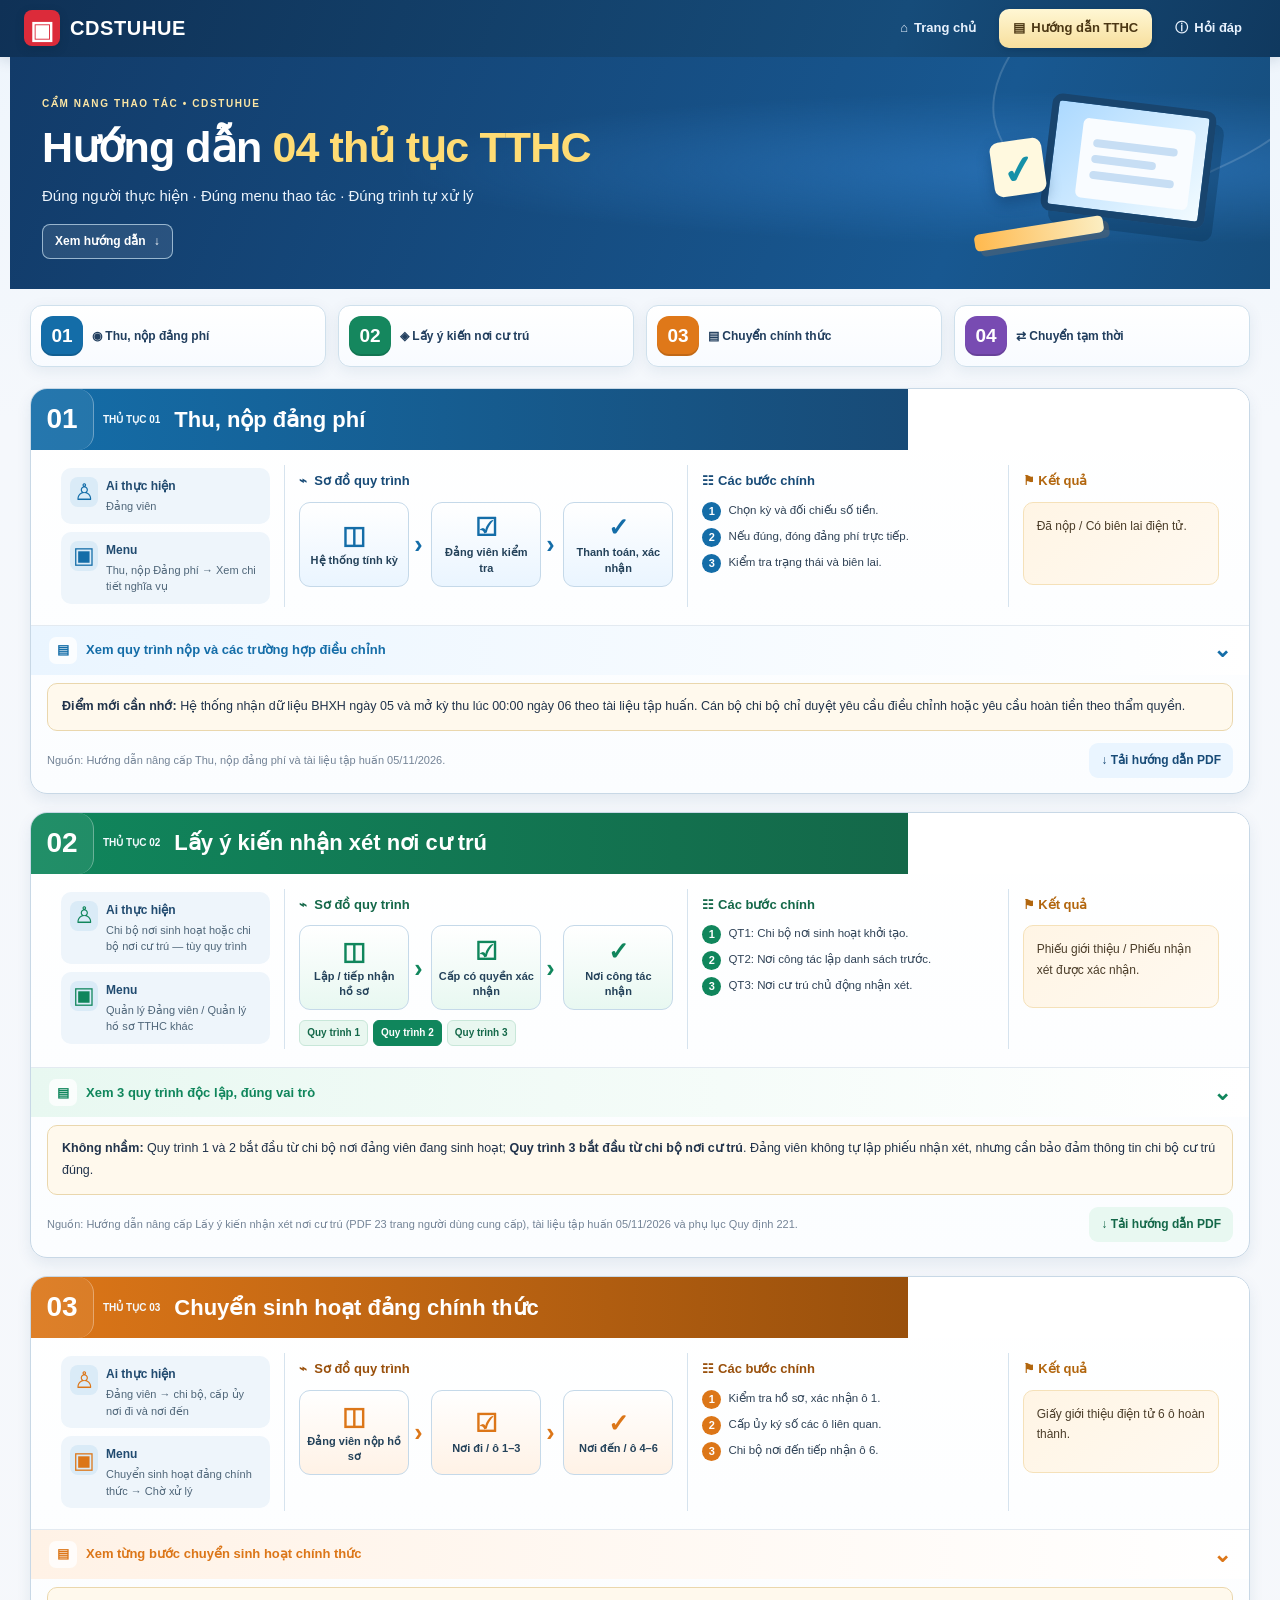
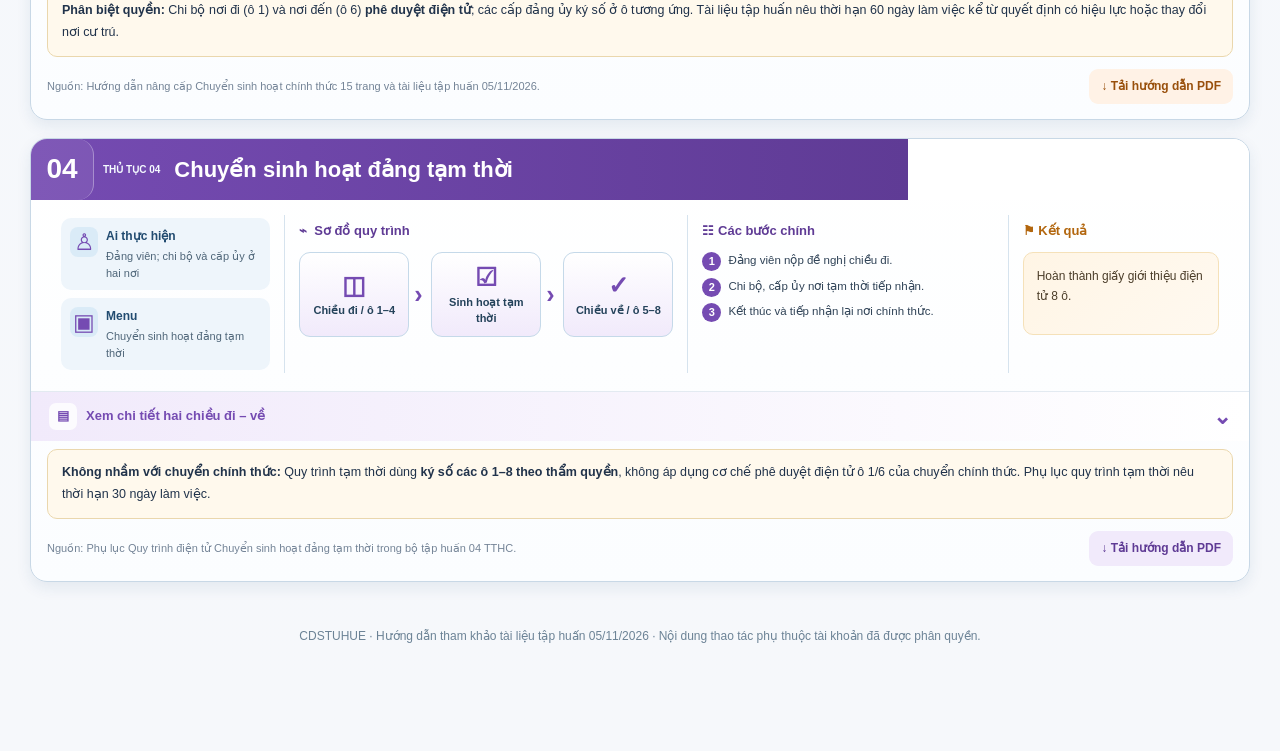
==== commit 766767bb: "Apply concept-inspired four-color TTHC dashboard UI on live website; preserve detailed procedures an" ====
--- a/site/cap-nhat-tthc-2026-11.html
+++ b/site/cap-nhat-tthc-2026-11.html
@@ -32,11 +32,104 @@
 .source-note{font-size:11px;color:#748497;display:flex;justify-content:space-between;align-items:center;gap:10px;flex-wrap:wrap;margin:13px 0 0}.download{background:#eaf3fa;color:#16628e;padding:8px 12px;border-radius:9px;font-size:12px;font-weight:850;text-decoration:none}
 .footer{text-align:center;color:#75899b;font-size:12px;padding:20px}
 @media(min-width:860px){.steps{grid-template-columns:repeat(2,minmax(0,1fr))}.topnav span{font-size:14px}}
-@media(max-width:650px){.page{padding:10px 9px 35px}.hero{padding:21px 16px;border-radius:14px}.topnav{grid-template-columns:repeat(2,minmax(0,1fr))}.procedure{padding:14px}.step{padding-left:49px}.step:before{left:11px;width:26px;height:26px}.source-note{display:block}.download{display:inline-block;margin-top:9px}.diagram{overflow:auto}.diagram img{min-width:450px}.diagram{max-width:100%}}
-@media(prefers-reduced-motion:reduce){html{scroll-behavior:auto}}</style></head>
-<body><main class="page"><div class="hero"><a class="back" href="index.html">← Về trang CDSTUHUE</a><h1>04 thủ tục TTHC — hướng dẫn từ đầu đến cuối</h1><p>Chọn đúng thủ tục, theo thứ tự từng đơn vị thực hiện. Một sơ đồ gọn cho mỗi thủ tục, không lặp nội dung giữa các quy trình.</p></div>
-<nav class="topnav" aria-label="Bốn thủ tục"><a href="#dang-phi"><b>THỦ TỤC 01</b><span>Thu, nộp đảng phí</span></a><a href="#noi-cu-tru"><b>THỦ TỤC 02</b><span>Lấy ý kiến nơi cư trú</span></a><a href="#chinh-thuc"><b>THỦ TỤC 03</b><span>Chuyển chính thức</span></a><a href="#tam-thoi"><b>THỦ TỤC 04</b><span>Chuyển tạm thời</span></a></nav>
-<section id="dang-phi" class="procedure" aria-labelledby="title-dang-phi"><header class="procedure-header"><span class="num">THỦ TỤC 01</span><h2 id="title-dang-phi">Thu, nộp đảng phí</h2><p class="lead">Đảng viên kiểm tra nghĩa vụ do hệ thống tính; số đúng thì nộp ngay, chỉ số sai mới gửi yêu cầu điều chỉnh.</p></header><figure class="diagram"><a href="assets/img/tthc-flow-dang-phi-v47.svg" target="_blank" rel="noopener noreferrer" aria-label="Phóng to sơ đồ Thu, nộp đảng phí"><img src="assets/img/tthc-flow-dang-phi-v47.svg" loading="lazy" alt="Thu, nộp đảng phí" width="960" height="155"></a><figcaption>Sơ đồ tóm tắt · Chạm vào hình để phóng lớn</figcaption></figure>
+@media(max-width:650px){.page{padding:10px 9px 35px}.hero{padding:21px 16px;border-radius:14px}.topnav{grid-template-columns:repeat(2,minmax(0,1fr))}.procedure{padding:14px}.step{padding-left:49px}.step:before{left:11px;width:26px;height:26px}.source-note{display:block}.download{display:inline-block;margin-top:9px}.diagram{max-width:100%;overflow:hidden}.diagram img{min-width:0;width:100%;height:auto}}
+@media(prefers-reduced-motion:reduce){html{scroll-behavior:auto}}
+/* v48 - CDSTUHUE dashboard styling inspired by the approved concept illustration. */
+:root{--accent:#146da8;--soft:#eaf5ff;--dark:#19446b;--shadow:0 4px 15px #153f6714}
+body{background:linear-gradient(180deg,#eef5fc 0,#f5f8fc 420px,#f6f8fb 100%);line-height:1.6}
+.site-bar{background:linear-gradient(110deg,#0f3156,#164c7a 70%,#10395f);color:#fff;box-shadow:0 3px 13px #15335425}
+.site-bar-inner{max-width:1290px;margin:auto;display:flex;align-items:center;justify-content:space-between;gap:16px;padding:9px 24px}
+.brand{color:#fff;text-decoration:none;font-size:20px;font-weight:900;letter-spacing:.03em;display:flex;align-items:center;gap:10px}
+.brand-mark{display:grid;place-items:center;width:36px;height:36px;background:#dc2b3a;color:#fff;border-radius:8px;box-shadow:0 3px 8px #07243c45;font-size:25px}
+.site-links{display:flex;gap:9px;align-items:center}
+.site-links a{display:flex;gap:6px;align-items:center;padding:9px 14px;border-radius:10px;color:#e7f1fd;text-decoration:none;font-size:13px;font-weight:700}
+.site-links a[aria-current="page"]{color:#4b3714;background:linear-gradient(#fff7d4,#f7df9d);box-shadow:0 2px 5px #062d4c50}
+.site-links a:hover{background:#ffffff20}
+.page{max-width:1260px;padding:0 20px 60px}
+.hero{margin:0 -20px 16px;border-radius:0;padding:33px 32px 30px;min-height:193px;position:relative;overflow:hidden;display:flex;align-items:center;justify-content:space-between;background:radial-gradient(ellipse at 85% 48%,#2f7ac2a8 0,transparent 45%),linear-gradient(112deg,#123b69,#185891 75%,#164d7c)}
+.hero:after{content:"";position:absolute;width:360px;height:220px;right:-80px;top:-100px;border:2px solid #ffffff27;border-radius:45%;transform:rotate(-25deg)}
+.hero-text{max-width:760px;z-index:1;position:relative}
+.hero-eyebrow{font-size:10px;letter-spacing:.16em;font-weight:800;color:#fce6a4}
+.hero h1{font-size:clamp(28px,3.4vw,43px);line-height:1.2;margin:8px 0 11px;letter-spacing:-.02em}
+.hero h1 span{color:#ffdc74}
+.hero p{color:#ecf4fc;font-size:15px;line-height:1.65;max-width:650px}
+.hero-link{margin-top:15px;display:inline-flex;gap:8px;align-items:center;border:1px solid #d0e7f6ab;background:#ffffff18;border-radius:8px;padding:7px 12px;font-size:12px;font-weight:800;text-decoration:none;color:white}
+.hero-art{width:246px;height:150px;flex:0 0 246px;position:relative;z-index:1;margin-right:22px}
+.hero-book{position:absolute;width:165px;height:118px;right:5px;top:2px;border-radius:10px;background:linear-gradient(130deg,#acd9ff,#f2fbff);border:7px solid #19456e;box-shadow:9px 12px 0 #082d4c52;transform:rotate(7deg)}
+.hero-sheet{position:absolute;right:24px;top:24px;width:113px;height:80px;border-radius:6px;background:#f9fcff;transform:rotate(7deg);padding:12px}
+.hero-sheet i{display:block;width:85px;height:8px;background:#c7def4;border-radius:4px;margin:8px 0}.hero-sheet i:nth-child(2){width:65px}
+.hero-check{position:absolute;top:40px;left:22px;background:#fff9df;border-radius:9px;width:52px;height:55px;display:grid;place-items:center;color:#1591a8;font-size:39px;font-weight:900;box-shadow:0 7px 14px #06284d59;transform:rotate(-8deg)}
+.hero-gold{position:absolute;bottom:8px;left:4px;width:130px;height:17px;border-radius:5px;background:linear-gradient(90deg,#ffb94e,#fbeec2);box-shadow:5px 6px 0 #ab7b4e3b;transform:rotate(-9deg)}
+.topnav{display:grid;grid-template-columns:repeat(4,minmax(0,1fr));gap:12px;margin:16px 0 21px}
+.topnav a{flex-direction:row;align-items:center;gap:9px;min-height:62px;padding:9px 10px;background:linear-gradient(180deg,#fff,#f8fbff);border-radius:12px;box-shadow:var(--shadow);border:1px solid #cfe0ec;transition:transform .16s,box-shadow .16s}
+.topnav a:hover,.topnav a:focus-visible{transform:translateY(-2px);box-shadow:0 6px 19px #1a477f25}
+.topnav b{font-size:19px;min-width:42px;height:40px;border-radius:12px;background:var(--accent);color:#fff;display:grid;place-items:center;box-shadow:inset 0 -2px #0002}
+.topnav span{font-size:12px;line-height:1.35;color:#213e5e}
+.topnav a.nav-noi-cu-tru b{background:#15875e}.topnav a.nav-chinh-thuc b{background:#df7819}.topnav a.nav-tam-thoi b{background:#784bb2}
+.procedure{--accent:#146da8;--soft:#eaf5ff;--dark:#184b77;margin:18px 0;padding:0;border:1px solid #c8d8e6;border-radius:17px;background:linear-gradient(180deg,#fff,#fbfdff);box-shadow:0 6px 15px #17497616;overflow:hidden}
+.procedure-noi-cu-tru{--accent:#10865c;--soft:#e8f8f1;--dark:#146849}
+.procedure-chinh-thuc{--accent:#dc7618;--soft:#fff2e6;--dark:#99500c}
+.procedure-tam-thoi{--accent:#754bb2;--soft:#f1eafb;--dark:#5f3b95}
+.procedure-header{background:linear-gradient(90deg,var(--accent),var(--dark) 72%,#fff 72%);border:0;padding:0 16px 0 0;min-height:58px;display:flex;align-items:center;gap:14px}
+.procedure-header .num{display:flex;align-items:center;gap:9px;letter-spacing:normal;font-size:10px;font-weight:900;color:#f5fbff;white-space:nowrap}
+.procedure-header .num b{display:grid;place-items:center;min-width:63px;height:61px;border-radius:0 16px 16px 0;color:#fff;background:#ffffff13;font-size:28px;font-weight:900;border-right:1px solid #ffffff53}
+.procedure-header h2{color:#fff;font-size:clamp(16px,2vw,22px);letter-spacing:0;margin:0;font-weight:850;line-height:1.3;max-width:67%}
+.procedure-header .lead{display:none}
+.dashboard-preview{display:grid;grid-template-columns:20% 34% 27% 19%;padding:15px 16px 18px;gap:0}
+.dashboard-preview>div{min-width:0;padding:3px 14px}
+.dashboard-preview>div+div{border-left:1px solid #d6e3ee}
+.preview-meta{display:flex;flex-direction:column;gap:8px}
+.mini-info{display:flex;gap:8px;background:#eef5fb;border-radius:10px;padding:9px}
+.mini-icon{display:grid;place-items:center;flex:0 0 28px;width:28px;height:30px;border-radius:8px;background:#daebf7;color:var(--accent);font-size:23px;line-height:1}
+.mini-info b{display:block;font-size:12px;color:#214b70;line-height:1.5}
+.mini-info p{font-size:11px;margin:3px 0 0;color:#4f6679;line-height:1.5}
+.dashboard-preview h3{font-size:13px;display:flex;gap:7px;align-items:center;line-height:1.35;margin:4px 0 12px;color:var(--dark)}
+.flow-chips{display:flex;align-items:center;justify-content:space-between;gap:5px}
+.flow-chip{font-size:11px;line-height:1.4;text-align:center;background:linear-gradient(#fff,var(--soft));border:1px solid #c5d9e9;border-radius:11px;min-height:85px;padding:10px 6px 7px;display:flex;flex-direction:column;align-items:center;justify-content:center;gap:5px;flex:1;min-width:0;color:#24425a;font-weight:750}
+.flow-icon{font-size:25px;color:var(--accent);font-weight:900;line-height:1}
+.flow-arrow{font-size:25px;font-weight:900;color:var(--accent);flex:0 0 12px}
+.preview-steps ol{list-style:none;counter-reset:mini;margin:0;padding:0;display:grid;gap:8px}
+.preview-steps li{counter-increment:mini;position:relative;padding-left:26px;font-size:11.5px;line-height:1.55;color:#304357}
+.preview-steps li:before{content:counter(mini);position:absolute;left:0;top:0;width:19px;height:19px;background:var(--accent);border-radius:50%;color:#fff;font-size:11px;font-weight:900;text-align:center;line-height:19px}
+.preview-result h3{color:#b2660e}
+.preview-result p{font-size:12px;line-height:1.7;padding:13px;background:linear-gradient(135deg,#fff5e5,#fff9f0);border:1px solid #f5e1b9;border-radius:10px;color:#4b3d29;margin:0;min-height:83px}
+.inline-branches{display:flex;flex-wrap:wrap;gap:5px;margin-top:10px}
+.inline-branches a{font-size:10px;color:var(--dark);background:#e9f7f0;border-radius:6px;padding:4px 7px;text-decoration:none;font-weight:800;border:1px solid #c8e7d9}
+.inline-branches a.active{background:var(--accent);color:white;border-color:var(--accent)}
+.procedure-details{border-top:1px solid #e3eaf1;background:#fff;margin:0}
+.procedure-details>summary{list-style:none;display:flex;align-items:center;gap:9px;padding:11px 18px;font-size:13px;color:var(--accent);font-weight:850;cursor:pointer;background:linear-gradient(90deg,var(--soft),#fff)}
+.procedure-details>summary::-webkit-details-marker{display:none}
+.summary-icon{width:28px;height:27px;display:grid;place-items:center;background:#ffffffc9;border-radius:7px}
+.summary-chevron{margin-left:auto;font-size:22px;line-height:1;transition:transform .18s}
+.procedure-details[open] .summary-chevron{transform:rotate(180deg)}
+.procedure-details-body{padding:11px 19px 18px}
+.procedure-details-body .diagram{margin:8px 0 15px;max-width:100%}
+.procedure .steps{grid-template-columns:repeat(2,minmax(0,1fr));gap:10px}
+.procedure .step{background:linear-gradient(150deg,#fff,#f9fcff);border:1px solid #e4eaf1}
+.procedure .step:before{background:var(--accent)}
+.procedure .step-actor{color:var(--dark);background:var(--soft)}
+.procedure .branch[open] summary{background:var(--soft);color:var(--dark)}
+.procedure .branch-number{color:var(--dark);background:var(--soft)}
+.procedure .shared-prep{background:#f1f8fc}
+.procedural-note{margin:8px 16px 12px;border-radius:10px}
+.source-note{padding:0 16px 15px;margin:0}
+.download{background:var(--soft);color:var(--dark)}
+.footer{margin:25px auto;color:#6c8396}
+@media(max-width:1080px){.dashboard-preview{grid-template-columns:24% 40% 36%}.preview-result{grid-column:1/-1;border-left:0!important;border-top:1px solid #d6e3ee;margin-top:13px;padding-top:12px!important}.preview-result p{min-height:0;padding:10px}.dashboard-preview>div{padding-left:11px;padding-right:11px}}
+@media(max-width:760px){.site-bar-inner{padding:8px 13px}.brand{font-size:16px}.brand-mark{height:30px;width:30px;font-size:21px}.site-links a{font-size:12px;padding:8px 9px}.site-links a span{display:none}.page{padding:0 10px 40px}.hero{margin:0 -10px 14px;padding:25px 17px;min-height:180px}.hero-art{opacity:.35;width:125px;flex-basis:125px;margin-right:-14px;transform:scale(.75);transform-origin:center}.hero h1{font-size:28px}.hero p{font-size:13px}.topnav{grid-template-columns:repeat(2,minmax(0,1fr));gap:8px;margin:10px 0 16px}.topnav a{min-height:60px;padding:8px}.topnav b{min-width:35px;height:36px;font-size:17px}.topnav span{font-size:11px}.procedure{margin:13px 0;border-radius:15px}.procedure-header{padding-right:8px;gap:8px;background:linear-gradient(90deg,var(--accent),var(--dark));min-height:59px}.procedure-header .num b{min-width:49px;height:60px;font-size:22px}.procedure-header .num>span{display:none}.procedure-header h2{font-size:18px;max-width:none}.dashboard-preview{grid-template-columns:1fr 1fr;padding:11px 10px 14px;gap:10px}.dashboard-preview>div{padding:0 4px!important;border:0!important}.preview-meta{grid-column:1/-1;display:grid;grid-template-columns:1fr 1fr;gap:8px}.preview-flow{grid-column:1/-1}.preview-steps,.preview-result{grid-column:auto;margin:0}.preview-result{border-top:0!important}.mini-info{padding:9px}.mini-info p{font-size:11px}.flow-chip{min-height:75px;gap:3px;font-size:11px}.flow-icon{font-size:20px}.preview-steps h3,.preview-result h3{font-size:12px}.preview-steps li{font-size:11px}.preview-result p{padding:9px;font-size:11px;line-height:1.6}.procedure-details-body{padding:10px 12px}.procedure .steps{grid-template-columns:1fr}.procedural-note{margin:8px 11px 12px}.source-note{padding:0 12px 13px}.inline-branches a{flex:1;text-align:center}.hero-link{font-size:11px}}
+@media(max-width:405px){.hero-art{display:none}.preview-meta{grid-template-columns:1fr 1fr}.mini-icon{display:none}.dashboard-preview{grid-template-columns:1fr}.preview-flow,.preview-meta{grid-column:1/-1}.preview-steps,.preview-result{grid-column:1/-1}.preview-steps ol{grid-template-columns:1fr}.site-links{gap:2px}}
+@media(prefers-reduced-motion:reduce){.topnav a,.summary-chevron{transition:none}}
+</style></head>
+<body>
+<header class="site-bar"><div class="site-bar-inner"><a class="brand" href="index.html" aria-label="Về trang chủ CDSTUHUE"><span class="brand-mark" aria-hidden="true">▣</span>CDSTUHUE</a><nav class="site-links" aria-label="Điều hướng chính"><a href="index.html">⌂ <span>Trang chủ</span></a><a href="cap-nhat-tthc-2026-11.html" aria-current="page">▤ <span>Hướng dẫn TTHC</span></a><a href="hoi-dap.html?view=qa-tthc">ⓘ <span>Hỏi đáp</span></a></nav></div></header>
+<main class="page"><div class="hero"><div class="hero-text"><span class="hero-eyebrow">CẨM NANG THAO TÁC • CDSTUHUE</span><h1>Hướng dẫn <span>04 thủ tục TTHC</span></h1><p>Đúng người thực hiện · Đúng menu thao tác · Đúng trình tự xử lý</p><a class="hero-link" href="#dang-phi">Xem hướng dẫn <span aria-hidden="true">↓</span></a></div><div class="hero-art" aria-hidden="true"><div class="hero-book"></div><div class="hero-sheet"><i></i><i></i><i></i></div><div class="hero-check">✓</div><div class="hero-gold"></div></div></div>
+<nav class="topnav" aria-label="Bốn thủ tục"><a class="nav-dang-phi" href="#dang-phi"><b>01</b><span>◉ Thu, nộp đảng phí</span></a><a class="nav-noi-cu-tru" href="#noi-cu-tru"><b>02</b><span>◈ Lấy ý kiến nơi cư trú</span></a><a class="nav-chinh-thuc" href="#chinh-thuc"><b>03</b><span>▤ Chuyển chính thức</span></a><a class="nav-tam-thoi" href="#tam-thoi"><b>04</b><span>⇄ Chuyển tạm thời</span></a></nav>
+<section id="dang-phi" class="procedure procedure-dang-phi" aria-labelledby="title-dang-phi"><header class="procedure-header"><span class="num"><b>01</b><span>THỦ TỤC 01</span></span><h2 id="title-dang-phi">Thu, nộp đảng phí</h2><p class="lead">Đảng viên kiểm tra nghĩa vụ do hệ thống tính; số đúng thì nộp ngay, chỉ số sai mới gửi yêu cầu điều chỉnh.</p></header><div class="dashboard-preview" aria-label="Tóm tắt thủ tục dang-phi">
+ <div class="preview-meta"><div class="mini-info"><span class="mini-icon" aria-hidden="true">♙</span><div><b>Ai thực hiện</b><p>Đảng viên</p></div></div><div class="mini-info"><span class="mini-icon" aria-hidden="true">▣</span><div><b>Menu</b><p>Thu, nộp Đảng phí → Xem chi tiết nghĩa vụ</p></div></div></div>
+ <div class="preview-flow"><h3><span aria-hidden="true">⌁</span> Sơ đồ quy trình</h3><div class="flow-chips"><span class="flow-chip"><span class="flow-icon" aria-hidden="true">◫</span>Hệ thống tính kỳ</span><span class="flow-arrow" aria-hidden="true">›</span><span class="flow-chip"><span class="flow-icon" aria-hidden="true">☑</span>Đảng viên kiểm tra</span><span class="flow-arrow" aria-hidden="true">›</span><span class="flow-chip"><span class="flow-icon" aria-hidden="true">✓</span>Thanh toán, xác nhận</span></div></div>
+ <div class="preview-steps"><h3>☷ Các bước chính</h3><ol><li>Chọn kỳ và đối chiếu số tiền.</li><li>Nếu đúng, đóng đảng phí trực tiếp.</li><li>Kiểm tra trạng thái và biên lai.</li></ol></div>
+ <div class="preview-result"><h3>⚑ Kết quả</h3><p>Đã nộp / Có biên lai điện tử.</p></div>
+ </div><details class="procedure-details"><summary><span class="summary-icon" aria-hidden="true">▤</span><span>Xem quy trình nộp và các trường hợp điều chỉnh</span><span class="summary-chevron" aria-hidden="true">⌄</span></summary><div class="procedure-details-body"><figure class="diagram"><a href="assets/img/tthc-flow-dang-phi-v47.svg" target="_blank" rel="noopener noreferrer" aria-label="Phóng to sơ đồ Thu, nộp đảng phí"><img src="assets/img/tthc-flow-dang-phi-v47.svg" loading="lazy" alt="Thu, nộp đảng phí" width="960" height="155"></a><figcaption>Sơ đồ tóm tắt · Chạm vào hình để phóng lớn</figcaption></figure>
 <h3 class="section-subtitle">Luồng nộp bình thường</h3><ol class="steps"><li class="step"><div class="step-inner"><strong class="step-action">Mở nghĩa vụ đảng phí</strong><span class="step-actor">Hệ thống + đảng viên</span><p>Đăng nhập → <strong>Thu, nộp Đảng phí → Xem chi tiết nghĩa vụ</strong>. Hệ thống tự tính số phải nộp theo kỳ, không cần đảng viên lập tờ khai tháng.</p></div></li><li class="step"><div class="step-inner"><strong class="step-action">Chọn kỳ và kiểm tra số tiền</strong><span class="step-actor">Đảng viên</span><p>Xem <strong>kỳ nộp, đối tượng, căn cứ BHXH, truy thu, giảm trừ, miễn/giảm</strong> và tổng số phải nộp. Nếu số đúng, chuyển sang bước 3; nếu chưa đúng, xem nhánh điều chỉnh bên dưới.</p></div></li><li class="step"><div class="step-inner"><strong class="step-action">Số đúng → thanh toán trực tiếp</strong><span class="step-actor">Đảng viên</span><p>Bấm <strong>Đóng đảng phí</strong> → kiểm tra khoản nộp → chọn phương thức (QR/ngân hàng theo màn hình) → hoàn tất. <strong>Không có bước Bí thư phê duyệt đối với khoản tính đúng.</strong></p></div></li><li class="step"><div class="step-inner"><strong class="step-action">Nhận trạng thái hoàn thành</strong><span class="step-actor">Hệ thống</span><p>Khi thanh toán được xác nhận, kỳ nộp hiển thị <strong>Đã hoàn thành</strong>; kiểm tra biên lai/giao dịch. Nếu ngân hàng đã trừ tiền nhưng chưa cập nhật, <strong>không nộp lần hai</strong>; gửi tra soát.</p></div></li></ol>
 <details class="branch"><summary>Trường hợp số tiền sai hoặc chưa có dữ liệu BHXH</summary><ol class="steps">
 <li class="step"><div class="step-inner"><strong class="step-action">Gửi yêu cầu điều chỉnh</strong><span class="step-actor">Đảng viên</span><p>Tại chi tiết nghĩa vụ bấm <strong>Yêu cầu điều chỉnh</strong> hoặc <strong>Gửi thông tin mức đảng phí</strong> → chọn loại điều chỉnh, nhập mức đề nghị và lý do → <strong>đính kèm ít nhất 1 tệp</strong> → <strong>Gửi yêu cầu</strong>.</p></div></li>
@@ -48,25 +141,42 @@
 <p><b>Miễn 100%:</b> Nếu cấu hình miễn đúng, hồ sơ có thể hoàn tất khoản 0 đồng, không phải thanh toán.</p>
 <p><b>Nộp thiếu kỳ trước:</b> Hệ thống tính truy thu hoặc người dùng gửi điều chỉnh nếu thiếu căn cứ; thực hiện nộp bù theo kỳ hiện hành.</p>
 <p><b>Nộp thừa:</b> Gửi yêu cầu hoàn tiền kèm mã giao dịch, lý do, số tiền; bộ phận được phân quyền đối soát trước khi hoàn phần được phép.</p></div>
-</details><aside class="procedural-note"><strong>Điểm mới cần nhớ:</strong> Hệ thống nhận dữ liệu BHXH ngày 05 và mở kỳ thu lúc 00:00 ngày 06 theo tài liệu tập huấn. Cán bộ chi bộ chỉ duyệt yêu cầu điều chỉnh hoặc yêu cầu hoàn tiền theo thẩm quyền.</aside><p class="source-note">Nguồn: Hướng dẫn nâng cấp Thu, nộp đảng phí và tài liệu tập huấn 05/11/2026.<a class="download" href="downloads/tthc-20261105-dang-phi.pdf" download>↓ Tải hướng dẫn PDF</a></p></section><section id="noi-cu-tru" class="procedure" aria-labelledby="title-noi-cu-tru"><header class="procedure-header"><span class="num">THỦ TỤC 02</span><h2 id="title-noi-cu-tru">Lấy ý kiến nhận xét nơi cư trú</h2><p class="lead">Ba quy trình thành phần độc lập: chọn đúng tình huống. “Chi bộ nơi công tác lập danh sách” chỉ là bước đầu của Quy trình 2.</p></header><figure class="diagram"><a href="assets/img/tthc-flow-noi-cu-tru-v47.svg" target="_blank" rel="noopener noreferrer" aria-label="Phóng to sơ đồ Lấy ý kiến nhận xét nơi cư trú"><img src="assets/img/tthc-flow-noi-cu-tru-v47.svg" loading="lazy" alt="Lấy ý kiến nhận xét nơi cư trú" width="960" height="155"></a><figcaption>Sơ đồ tóm tắt · Chạm vào hình để phóng lớn</figcaption></figure>
+</details></div></details><aside class="procedural-note"><strong>Điểm mới cần nhớ:</strong> Hệ thống nhận dữ liệu BHXH ngày 05 và mở kỳ thu lúc 00:00 ngày 06 theo tài liệu tập huấn. Cán bộ chi bộ chỉ duyệt yêu cầu điều chỉnh hoặc yêu cầu hoàn tiền theo thẩm quyền.</aside><p class="source-note">Nguồn: Hướng dẫn nâng cấp Thu, nộp đảng phí và tài liệu tập huấn 05/11/2026.<a class="download" href="downloads/tthc-20261105-dang-phi.pdf" download>↓ Tải hướng dẫn PDF</a></p></section><section id="noi-cu-tru" class="procedure procedure-noi-cu-tru" aria-labelledby="title-noi-cu-tru"><header class="procedure-header"><span class="num"><b>02</b><span>THỦ TỤC 02</span></span><h2 id="title-noi-cu-tru">Lấy ý kiến nhận xét nơi cư trú</h2><p class="lead">Ba quy trình thành phần độc lập: chọn đúng tình huống. “Chi bộ nơi công tác lập danh sách” chỉ là bước đầu của Quy trình 2.</p></header><div class="dashboard-preview" aria-label="Tóm tắt thủ tục noi-cu-tru">
+ <div class="preview-meta"><div class="mini-info"><span class="mini-icon" aria-hidden="true">♙</span><div><b>Ai thực hiện</b><p>Chi bộ nơi sinh hoạt hoặc chi bộ nơi cư trú — tùy quy trình</p></div></div><div class="mini-info"><span class="mini-icon" aria-hidden="true">▣</span><div><b>Menu</b><p>Quản lý Đảng viên / Quản lý hồ sơ TTHC khác</p></div></div></div>
+ <div class="preview-flow"><h3><span aria-hidden="true">⌁</span> Sơ đồ quy trình</h3><div class="flow-chips"><span class="flow-chip"><span class="flow-icon" aria-hidden="true">◫</span>Lập / tiếp nhận hồ sơ</span><span class="flow-arrow" aria-hidden="true">›</span><span class="flow-chip"><span class="flow-icon" aria-hidden="true">☑</span>Cấp có quyền xác nhận</span><span class="flow-arrow" aria-hidden="true">›</span><span class="flow-chip"><span class="flow-icon" aria-hidden="true">✓</span>Nơi công tác nhận</span></div><div class="inline-branches"><a href="#gioi-thieu-noi-cu-tru">Quy trình 1</a><a class="active" href="#y-kien-can-bo">Quy trình 2</a><a href="#cuoi-nam">Quy trình 3</a></div></div>
+ <div class="preview-steps"><h3>☷ Các bước chính</h3><ol><li>QT1: Chi bộ nơi sinh hoạt khởi tạo.</li><li>QT2: Nơi công tác lập danh sách trước.</li><li>QT3: Nơi cư trú chủ động nhận xét.</li></ol></div>
+ <div class="preview-result"><h3>⚑ Kết quả</h3><p>Phiếu giới thiệu / Phiếu nhận xét được xác nhận.</p></div>
+ </div><details class="procedure-details"><summary><span class="summary-icon" aria-hidden="true">▤</span><span>Xem 3 quy trình độc lập, đúng vai trò</span><span class="summary-chevron" aria-hidden="true">⌄</span></summary><div class="procedure-details-body"><figure class="diagram"><a href="assets/img/tthc-flow-noi-cu-tru-v47.svg" target="_blank" rel="noopener noreferrer" aria-label="Phóng to sơ đồ Lấy ý kiến nhận xét nơi cư trú"><img src="assets/img/tthc-flow-noi-cu-tru-v47.svg" loading="lazy" alt="Lấy ý kiến nhận xét nơi cư trú" width="960" height="155"></a><figcaption>Sơ đồ tóm tắt · Chạm vào hình để phóng lớn</figcaption></figure>
 <div class="shared-prep"><h3>Điều kiện chung — cập nhật chi bộ nơi cư trú khi thiếu hoặc thay đổi</h3><p><b>Đảng viên:</b> Khi đăng nhập mà hệ thống yêu cầu cập nhật, chọn lần lượt đảng bộ cấp trên → đảng bộ cơ sở → đảng bộ trực thuộc (nếu có) → chi bộ nơi cư trú, rồi bấm <strong>Cập nhật</strong>.</p><p><b>Chi bộ nơi đang sinh hoạt:</b> Tài khoản có quyền vào <strong>Quản lý Đảng viên → Quản lý Đảng viên</strong> → tìm người → cột Hành động → <strong>Cập nhật Chi bộ nơi cư trú</strong> → lưu.</p><p><b>Không kê khai lại mỗi năm</b> nếu thông tin đã đúng và nơi cư trú không thay đổi. Đảng viên thuộc diện miễn sinh hoạt tại nơi cư trú chọn ô miễn theo hướng dẫn trên màn hình.</p></div>
 <h3 class="section-subtitle">Chọn một quy trình thành phần</h3>
 <div class="branch-guide">
 <details class="branch" id="gioi-thieu-noi-cu-tru"><summary><span class="branch-number">QUY TRÌNH 1</span> Giới thiệu đảng viên về sinh hoạt tại nơi cư trú <small>Khi giới thiệu mới hoặc thay đổi nơi cư trú · Chi bộ nơi sinh hoạt khởi tạo</small></summary><ol class="steps"><li class="step"><div class="step-inner"><strong class="step-action">Tạo hồ sơ giới thiệu</strong><span class="step-actor">Chi bộ nơi đang sinh hoạt</span><p>Tài khoản chi bộ có quyền vào <strong>Quản lý hồ sơ TTHC khác → Chờ xử lý → Tạo mới hồ sơ</strong>; chọn đảng viên, nơi cư trú và hoàn tất hồ sơ giới thiệu. Trường hợp đối tượng được miễn giới thiệu thì không tạo hồ sơ.</p></div></li><li class="step"><div class="step-inner"><strong class="step-action">Duyệt và chuyển đi</strong><span class="step-actor">Cấp ủy nơi đang sinh hoạt</span><p>Kiểm tra đối tượng, căn cứ và hồ sơ; ký duyệt giấy giới thiệu theo thẩm quyền. Hệ thống chuyển đến cấp ủy nơi cư trú.</p></div></li><li class="step"><div class="step-inner"><strong class="step-action">Giới thiệu về chi bộ nơi cư trú</strong><span class="step-actor">Cấp ủy nơi cư trú</span><p>Tiếp nhận, xác nhận và ký giấy giới thiệu, chuyển đến chi bộ thôn/tổ dân phố đúng địa bàn.</p></div></li><li class="step"><div class="step-inner"><strong class="step-action">Tiếp nhận đảng viên</strong><span class="step-actor">Chi bộ nơi cư trú</span><p>Tiếp nhận vào danh sách giữ mối liên hệ, thông báo cho đảng viên; đảng viên theo dõi và nhận kết quả điện tử.</p></div></li></ol></details>
 <details class="branch" id="y-kien-can-bo" open><summary><span class="branch-number">QUY TRÌNH 2</span> Lấy ý kiến phục vụ công tác cán bộ <small>Quy hoạch, bổ nhiệm, khen thưởng, kỷ luật… · Chi bộ nơi công tác lập danh sách đầu tiên</small></summary><ol class="steps"><li class="step"><div class="step-inner"><strong class="step-action">Mở danh sách đảng viên</strong><span class="step-actor">Chi bộ nơi đang sinh hoạt</span><p>Đăng nhập bằng tài khoản chi bộ có quyền → <strong>Quản lý Đảng viên → Quản lý Đảng viên</strong>. Ở phần Kết quả tìm kiếm, bấm nút xanh <strong>Lập danh sách lấy ý kiến nơi cư trú</strong>.</p></div></li><li class="step"><div class="step-inner"><strong class="step-action">Chọn người và trình cấp trên</strong><span class="step-actor">Chi bộ nơi đang sinh hoạt</span><p>Tích chọn đảng viên đủ điều kiện (đã có chi bộ cư trú và chưa có hồ sơ cùng thủ tục đang xử lý) → <strong>Lập danh sách (n)</strong> → kiểm tra/thêm/xóa → <strong>Lập danh sách và trình lên cấp trên</strong>.</p></div></li><li class="step"><div class="step-inner"><strong class="step-action">Phê duyệt danh sách</strong><span class="step-actor">Cấp ủy cấp trên nơi công tác</span><p>Vào <strong>Quản lý hồ sơ TTHC khác → Phê duyệt danh sách lấy ý kiến nơi cư trú</strong> → lọc <strong>Chờ phê duyệt</strong> → <strong>Phê duyệt</strong> hoặc <strong>Từ chối</strong>. Khi duyệt, hệ thống chuyển đến chi bộ nơi cư trú.</p></div></li><li class="step"><div class="step-inner"><strong class="step-action">Lập phiếu nhận xét</strong><span class="step-actor">Chi bộ nơi cư trú</span><p>Vào <strong>Quản lý hồ sơ TTHC khác → Chờ xử lý → Xử lý hồ sơ</strong> → phần Tài liệu kết quả xử lý → <strong>Nhấn để tạo kết quả xử lý</strong> → nhập đánh giá và thông tin phê duyệt → <strong>Xem trước → Lưu → Phê duyệt hồ sơ</strong>.</p></div></li><li class="step"><div class="step-inner"><strong class="step-action">Ký và đóng dấu</strong><span class="step-actor">Đảng ủy nơi cư trú</span><p>Mở hồ sơ chờ xử lý, kiểm tra phiếu nhận xét → chọn đơn vị/người xử lý → <strong>Xem trước → Ký số → Lưu → Phê duyệt hồ sơ</strong>. Bước đóng dấu tiếp theo sử dụng <strong>chữ ký số tổ chức</strong> và nút <strong>Đóng dấu</strong>.</p></div></li><li class="step"><div class="step-inner"><strong class="step-action">Nhận và dùng kết quả</strong><span class="step-actor">Chi bộ nơi công tác + đảng viên</span><p>Chi bộ nơi công tác nhận phiếu đã xác nhận để sử dụng đúng mục đích xin ý kiến; đảng viên theo dõi và nhận kết quả.</p></div></li></ol></details>
 <details class="branch" id="cuoi-nam"><summary><span class="branch-number">QUY TRÌNH 3</span> Nhận xét định kỳ cuối năm <small>Chi bộ nơi cư trú chủ động khởi tạo · Chi bộ nơi công tác nhận kết quả</small></summary><ol class="steps"><li class="step"><div class="step-inner"><strong class="step-action">Chủ động lập phiếu cuối năm</strong><span class="step-actor">Chi bộ nơi cư trú</span><p>Không đợi chi bộ nơi công tác lập danh sách. Tài khoản chi bộ có quyền vào <strong>Quản lý Đảng viên → Quản lý đảng viên sinh hoạt nơi cư trú</strong> → chọn người → <strong>Nhận xét</strong>.</p></div></li><li class="step"><div class="step-inner"><strong class="step-action">Đánh giá và trình ký</strong><span class="step-actor">Chi bộ nơi cư trú</span><p>Trên cơ sở trao đổi với Ban công tác Mặt trận, điền tiêu chí, nhận xét khác, ngày và người xử lý → <strong>Xem trước → Lưu phiếu</strong> → chuyển lên cấp ủy nơi cư trú.</p></div></li><li class="step"><div class="step-inner"><strong class="step-action">Xác nhận, ký số, đóng dấu</strong><span class="step-actor">Đảng ủy nơi cư trú</span><p>Mở hồ sơ ở <strong>Quản lý hồ sơ TTHC khác → Chờ xử lý</strong>; kiểm tra, ký số, đóng dấu bằng tài khoản được phân quyền và chuyển kết quả về nơi công tác.</p></div></li><li class="step"><div class="step-inner"><strong class="step-action">Nhận kết quả cuối năm</strong><span class="step-actor">Chi bộ nơi công tác + đảng viên</span><p>Chi bộ nơi công tác <strong>tiếp nhận phiếu</strong> để phục vụ kiểm điểm, đánh giá, xếp loại; đảng viên nhận kết quả. <strong>Nơi công tác không khởi tạo danh sách cho quy trình 3.</strong></p></div></li></ol></details>
-</div><aside class="procedural-note"><strong>Không nhầm:</strong> Quy trình 1 và 2 bắt đầu từ chi bộ nơi đảng viên đang sinh hoạt; <strong>Quy trình 3 bắt đầu từ chi bộ nơi cư trú</strong>. Đảng viên không tự lập phiếu nhận xét, nhưng cần bảo đảm thông tin chi bộ cư trú đúng.</aside><p class="source-note">Nguồn: Hướng dẫn nâng cấp Lấy ý kiến nhận xét nơi cư trú (PDF 23 trang người dùng cung cấp), tài liệu tập huấn 05/11/2026 và phụ lục Quy định 221.<a class="download" href="downloads/tthc-20261105-noi-cu-tru.pdf" download>↓ Tải hướng dẫn PDF</a></p></section><section id="chinh-thuc" class="procedure" aria-labelledby="title-chinh-thuc"><header class="procedure-header"><span class="num">THỦ TỤC 03</span><h2 id="title-chinh-thuc">Chuyển sinh hoạt đảng chính thức</h2><p class="lead">Mẫu điện tử 06 ô thay mẫu 07/10 ô cũ; theo luồng của nơi chuyển đi → nơi chuyển đến.</p></header><figure class="diagram"><a href="assets/img/tthc-flow-chinh-thuc-v47.svg" target="_blank" rel="noopener noreferrer" aria-label="Phóng to sơ đồ Chuyển sinh hoạt đảng chính thức"><img src="assets/img/tthc-flow-chinh-thuc-v47.svg" loading="lazy" alt="Chuyển sinh hoạt đảng chính thức" width="960" height="155"></a><figcaption>Sơ đồ tóm tắt · Chạm vào hình để phóng lớn</figcaption></figure>
+</div></div></details><aside class="procedural-note"><strong>Không nhầm:</strong> Quy trình 1 và 2 bắt đầu từ chi bộ nơi đảng viên đang sinh hoạt; <strong>Quy trình 3 bắt đầu từ chi bộ nơi cư trú</strong>. Đảng viên không tự lập phiếu nhận xét, nhưng cần bảo đảm thông tin chi bộ cư trú đúng.</aside><p class="source-note">Nguồn: Hướng dẫn nâng cấp Lấy ý kiến nhận xét nơi cư trú (PDF 23 trang người dùng cung cấp), tài liệu tập huấn 05/11/2026 và phụ lục Quy định 221.<a class="download" href="downloads/tthc-20261105-noi-cu-tru.pdf" download>↓ Tải hướng dẫn PDF</a></p></section><section id="chinh-thuc" class="procedure procedure-chinh-thuc" aria-labelledby="title-chinh-thuc"><header class="procedure-header"><span class="num"><b>03</b><span>THỦ TỤC 03</span></span><h2 id="title-chinh-thuc">Chuyển sinh hoạt đảng chính thức</h2><p class="lead">Mẫu điện tử 06 ô thay mẫu 07/10 ô cũ; theo luồng của nơi chuyển đi → nơi chuyển đến.</p></header><div class="dashboard-preview" aria-label="Tóm tắt thủ tục chinh-thuc">
+ <div class="preview-meta"><div class="mini-info"><span class="mini-icon" aria-hidden="true">♙</span><div><b>Ai thực hiện</b><p>Đảng viên → chi bộ, cấp ủy nơi đi và nơi đến</p></div></div><div class="mini-info"><span class="mini-icon" aria-hidden="true">▣</span><div><b>Menu</b><p>Chuyển sinh hoạt đảng chính thức → Chờ xử lý</p></div></div></div>
+ <div class="preview-flow"><h3><span aria-hidden="true">⌁</span> Sơ đồ quy trình</h3><div class="flow-chips"><span class="flow-chip"><span class="flow-icon" aria-hidden="true">◫</span>Đảng viên nộp hồ sơ</span><span class="flow-arrow" aria-hidden="true">›</span><span class="flow-chip"><span class="flow-icon" aria-hidden="true">☑</span>Nơi đi / ô 1–3</span><span class="flow-arrow" aria-hidden="true">›</span><span class="flow-chip"><span class="flow-icon" aria-hidden="true">✓</span>Nơi đến / ô 4–6</span></div></div>
+ <div class="preview-steps"><h3>☷ Các bước chính</h3><ol><li>Kiểm tra hồ sơ, xác nhận ô 1.</li><li>Cấp ủy ký số các ô liên quan.</li><li>Chi bộ nơi đến tiếp nhận ô 6.</li></ol></div>
+ <div class="preview-result"><h3>⚑ Kết quả</h3><p>Giấy giới thiệu điện tử 6 ô hoàn thành.</p></div>
+ </div><details class="procedure-details"><summary><span class="summary-icon" aria-hidden="true">▤</span><span>Xem từng bước chuyển sinh hoạt chính thức</span><span class="summary-chevron" aria-hidden="true">⌄</span></summary><div class="procedure-details-body"><figure class="diagram"><a href="assets/img/tthc-flow-chinh-thuc-v47.svg" target="_blank" rel="noopener noreferrer" aria-label="Phóng to sơ đồ Chuyển sinh hoạt đảng chính thức"><img src="assets/img/tthc-flow-chinh-thuc-v47.svg" loading="lazy" alt="Chuyển sinh hoạt đảng chính thức" width="960" height="155"></a><figcaption>Sơ đồ tóm tắt · Chạm vào hình để phóng lớn</figcaption></figure>
 <ol class="steps"><li class="step"><div class="step-inner"><strong class="step-action">Khai và nộp hồ sơ chuyển chính thức</strong><span class="step-actor">Đảng viên</span><p>Đăng nhập bằng định danh theo hệ thống, chọn <strong>Chuyển sinh hoạt đảng chính thức</strong>; khai nơi đến, căn cứ thay đổi, đính kèm quyết định/bản tự kiểm điểm và gửi hồ sơ.</p></div></li><li class="step"><div class="step-inner"><strong class="step-action">Kiểm tra, tạo giấy giới thiệu</strong><span class="step-actor">Chi bộ nơi chuyển đi · ô 1</span><p>Vào <strong>Quản lý hồ sơ TTHC khác → Chờ xử lý → Xử lý hồ sơ</strong> → <strong>Nhấn để tạo kết quả xử lý</strong>. Kiểm tra người, Kính gửi, tháng đã đóng đảng phí, tài liệu kèm → <strong>Xem trước → Lưu → Phê duyệt hồ sơ</strong>. <b>Ô 1 phê duyệt điện tử, không ký số.</b></p></div></li><li class="step"><div class="step-inner"><strong class="step-action">Kiểm tra và giới thiệu đi</strong><span class="step-actor">Đảng ủy nơi chuyển đi · ô 2, 3</span><p>Tổ chức đảng có trách nhiệm xử lý <strong>ô 2 (nếu có cấp tương ứng)</strong>, sau đó đảng ủy cơ sở ký số <strong>ô 3</strong>, chuyển hồ sơ đến nơi nhận. Không bắt mọi hồ sơ qua cấp không tồn tại.</p></div></li><li class="step"><div class="step-inner"><strong class="step-action">Tiếp nhận và chuyển cho chi bộ</strong><span class="step-actor">Đảng ủy nơi chuyển đến · ô 4, 5</span><p>Đảng ủy cơ sở nơi đến tiếp nhận và ký số <strong>ô 4</strong>. Nếu có đảng ủy trực thuộc cơ sở tham gia luồng, xử lý <strong>ô 5</strong>; hệ thống chuyển đến chi bộ nhận.</p></div></li><li class="step"><div class="step-inner"><strong class="step-action">Tiếp nhận kết thúc</strong><span class="step-actor">Chi bộ nơi chuyển đến · ô 6</span><p>Ghi ngày tiếp nhận và nội dung “đã nhận và báo cho đồng chí” → kiểm tra → <strong>Lưu → Phê duyệt hồ sơ ô 6 bằng điện tử</strong>. Không ký số ở ô 6; đảng viên nhận giấy giới thiệu điện tử hoàn tất.</p></div></li></ol>
-<details class="branch"><summary>Ô 2 và ô 5 có phải lúc nào cũng làm không?</summary><div class="plain-info"><p><b>Không.</b> Cấp đảng ủy trực thuộc cơ sở chỉ tham gia khi cơ cấu và tuyến hồ sơ thực tế có cấp này. Đảng bộ bộ phận, đảng bộ trực thuộc Trung ương trong luồng nâng cấp này có thể chỉ nhận thông tin. Tài khoản nào xử lý ô nào phải theo phân quyền và sơ đồ luân chuyển của hồ sơ.</p></div></details><aside class="procedural-note"><strong>Phân biệt quyền:</strong> Chi bộ nơi đi (ô 1) và nơi đến (ô 6) <b>phê duyệt điện tử</b>; các cấp đảng ủy ký số ở ô tương ứng. Tài liệu tập huấn nêu thời hạn 60 ngày làm việc kể từ quyết định có hiệu lực hoặc thay đổi nơi cư trú.</aside><p class="source-note">Nguồn: Hướng dẫn nâng cấp Chuyển sinh hoạt chính thức 15 trang và tài liệu tập huấn 05/11/2026.<a class="download" href="downloads/tthc-20261105-chinh-thuc.pdf" download>↓ Tải hướng dẫn PDF</a></p></section><section id="tam-thoi" class="procedure" aria-labelledby="title-tam-thoi"><header class="procedure-header"><span class="num">THỦ TỤC 04</span><h2 id="title-tam-thoi">Chuyển sinh hoạt đảng tạm thời</h2><p class="lead">Giấy giới thiệu điện tử 08 ô chia hai chiều. Chiều đi do đảng viên đề nghị; chiều về do chi bộ nơi tạm thời chủ động.</p></header><figure class="diagram"><a href="assets/img/tthc-flow-tam-thoi-v47.svg" target="_blank" rel="noopener noreferrer" aria-label="Phóng to sơ đồ Chuyển sinh hoạt đảng tạm thời"><img src="assets/img/tthc-flow-tam-thoi-v47.svg" loading="lazy" alt="Chuyển sinh hoạt đảng tạm thời" width="960" height="155"></a><figcaption>Sơ đồ tóm tắt · Chạm vào hình để phóng lớn</figcaption></figure>
+<details class="branch"><summary>Ô 2 và ô 5 có phải lúc nào cũng làm không?</summary><div class="plain-info"><p><b>Không.</b> Cấp đảng ủy trực thuộc cơ sở chỉ tham gia khi cơ cấu và tuyến hồ sơ thực tế có cấp này. Đảng bộ bộ phận, đảng bộ trực thuộc Trung ương trong luồng nâng cấp này có thể chỉ nhận thông tin. Tài khoản nào xử lý ô nào phải theo phân quyền và sơ đồ luân chuyển của hồ sơ.</p></div></details></div></details><aside class="procedural-note"><strong>Phân biệt quyền:</strong> Chi bộ nơi đi (ô 1) và nơi đến (ô 6) <b>phê duyệt điện tử</b>; các cấp đảng ủy ký số ở ô tương ứng. Tài liệu tập huấn nêu thời hạn 60 ngày làm việc kể từ quyết định có hiệu lực hoặc thay đổi nơi cư trú.</aside><p class="source-note">Nguồn: Hướng dẫn nâng cấp Chuyển sinh hoạt chính thức 15 trang và tài liệu tập huấn 05/11/2026.<a class="download" href="downloads/tthc-20261105-chinh-thuc.pdf" download>↓ Tải hướng dẫn PDF</a></p></section><section id="tam-thoi" class="procedure procedure-tam-thoi" aria-labelledby="title-tam-thoi"><header class="procedure-header"><span class="num"><b>04</b><span>THỦ TỤC 04</span></span><h2 id="title-tam-thoi">Chuyển sinh hoạt đảng tạm thời</h2><p class="lead">Giấy giới thiệu điện tử 08 ô chia hai chiều. Chiều đi do đảng viên đề nghị; chiều về do chi bộ nơi tạm thời chủ động.</p></header><div class="dashboard-preview" aria-label="Tóm tắt thủ tục tam-thoi">
+ <div class="preview-meta"><div class="mini-info"><span class="mini-icon" aria-hidden="true">♙</span><div><b>Ai thực hiện</b><p>Đảng viên; chi bộ và cấp ủy ở hai nơi</p></div></div><div class="mini-info"><span class="mini-icon" aria-hidden="true">▣</span><div><b>Menu</b><p>Chuyển sinh hoạt đảng tạm thời</p></div></div></div>
+ <div class="preview-flow"><h3><span aria-hidden="true">⌁</span> Sơ đồ quy trình</h3><div class="flow-chips"><span class="flow-chip"><span class="flow-icon" aria-hidden="true">◫</span>Chiều đi / ô 1–4</span><span class="flow-arrow" aria-hidden="true">›</span><span class="flow-chip"><span class="flow-icon" aria-hidden="true">☑</span>Sinh hoạt tạm thời</span><span class="flow-arrow" aria-hidden="true">›</span><span class="flow-chip"><span class="flow-icon" aria-hidden="true">✓</span>Chiều về / ô 5–8</span></div></div>
+ <div class="preview-steps"><h3>☷ Các bước chính</h3><ol><li>Đảng viên nộp đề nghị chiều đi.</li><li>Chi bộ, cấp ủy nơi tạm thời tiếp nhận.</li><li>Kết thúc và tiếp nhận lại nơi chính thức.</li></ol></div>
+ <div class="preview-result"><h3>⚑ Kết quả</h3><p>Hoàn thành giấy giới thiệu điện tử 8 ô.</p></div>
+ </div><details class="procedure-details"><summary><span class="summary-icon" aria-hidden="true">▤</span><span>Xem chi tiết hai chiều đi – về</span><span class="summary-chevron" aria-hidden="true">⌄</span></summary><div class="procedure-details-body"><figure class="diagram"><a href="assets/img/tthc-flow-tam-thoi-v47.svg" target="_blank" rel="noopener noreferrer" aria-label="Phóng to sơ đồ Chuyển sinh hoạt đảng tạm thời"><img src="assets/img/tthc-flow-tam-thoi-v47.svg" loading="lazy" alt="Chuyển sinh hoạt đảng tạm thời" width="960" height="155"></a><figcaption>Sơ đồ tóm tắt · Chạm vào hình để phóng lớn</figcaption></figure>
 <h3 class="section-subtitle">Chiều đi · ô 1–4</h3><ol class="steps"><li class="step"><div class="step-inner"><strong class="step-action">Nộp đề nghị chuyển tạm thời</strong><span class="step-actor">Đảng viên</span><p>Đăng nhập <b>VNeID mức 2</b> → chọn <strong>Chuyển sinh hoạt đảng tạm thời</strong> → nhập nơi đến, thời gian, lý do → đính kèm căn cứ/quyết định và bản tự kiểm điểm → gửi hồ sơ, nhận mã.</p></div></li><li class="step"><div class="step-inner"><strong class="step-action">Kiểm tra, ký số giới thiệu</strong><span class="step-actor">Chi bộ sinh hoạt chính thức · ô 1</span><p>Chi ủy/Bí thư có thẩm quyền kiểm tra hồ sơ, lập giấy giới thiệu tạm thời và <strong>ký số ô 1</strong>.</p></div></li><li class="step"><div class="step-inner"><strong class="step-action">Giới thiệu đến cấp ủy nơi nhận</strong><span class="step-actor">Đảng ủy nơi đi · ô 2</span><p>Cấp ủy trực thuộc cơ sở hoặc cơ sở theo tuyến ký số <strong>ô 2</strong> và chuyển hồ sơ.</p></div></li><li class="step"><div class="step-inner"><strong class="step-action">Giới thiệu về chi bộ nơi tạm thời</strong><span class="step-actor">Đảng ủy nơi đến · ô 3</span><p>Kiểm tra, tiếp nhận, ký số <strong>ô 3</strong>, chuyển đến chi bộ sinh hoạt tạm thời.</p></div></li><li class="step"><div class="step-inner"><strong class="step-action">Tiếp nhận tạm thời</strong><span class="step-actor">Chi bộ nơi tạm thời · ô 4</span><p>Chi ủy/Bí thư ký số <strong>ô 4</strong>, tiếp nhận đảng viên; hệ thống cập nhật trạng thái sinh hoạt tạm thời. Đảng viên nhận kết quả chiều đi.</p></div></li></ol>
-<h3 class="section-subtitle">Chiều về · ô 5–8</h3><ol class="steps"><li class="step"><div class="step-inner"><strong class="step-action">Chủ động khởi tạo chiều về</strong><span class="step-actor">Chi bộ nơi tạm thời · ô 5</span><p>Khi hết thời gian sinh hoạt tạm thời, chi bộ nơi tạm thời tìm hồ sơ đang hiệu lực, nhận xét bản tự kiểm điểm và <strong>ký số ô 5</strong>. Đảng viên theo dõi tiến trình.</p></div></li><li class="step"><div class="step-inner"><strong class="step-action">Giới thiệu trở về</strong><span class="step-actor">Đảng ủy nơi tạm thời · ô 6</span><p>Kiểm tra hồ sơ, ký số <strong>ô 6</strong>, chuyển đến cấp ủy nơi sinh hoạt chính thức.</p></div></li><li class="step"><div class="step-inner"><strong class="step-action">Tiếp nhận và chuyển cho chi bộ</strong><span class="step-actor">Đảng ủy nơi chính thức · ô 7</span><p>Kiểm tra, ký số <strong>ô 7</strong>; bổ sung nhận xét vào hồ sơ đảng viên điện tử.</p></div></li><li class="step"><div class="step-inner"><strong class="step-action">Tiếp nhận trở lại</strong><span class="step-actor">Chi bộ nơi chính thức · ô 8</span><p>Chi ủy/Bí thư ký số <strong>ô 8</strong>; hệ thống kết thúc trạng thái tạm thời, chuyển quản lý đảng phí về chi bộ chính thức. Đảng viên nhận giấy đủ 8 ô.</p></div></li></ol><aside class="procedural-note"><strong>Không nhầm với chuyển chính thức:</strong> Quy trình tạm thời dùng <strong>ký số các ô 1–8 theo thẩm quyền</strong>, không áp dụng cơ chế phê duyệt điện tử ô 1/6 của chuyển chính thức. Phụ lục quy trình tạm thời nêu thời hạn 30 ngày làm việc.</aside><p class="source-note">Nguồn: Phụ lục Quy trình điện tử Chuyển sinh hoạt đảng tạm thời trong bộ tập huấn 04 TTHC.<a class="download" href="downloads/tthc-20261105-tam-thoi.pdf" download>↓ Tải hướng dẫn PDF</a></p></section>
+<h3 class="section-subtitle">Chiều về · ô 5–8</h3><ol class="steps"><li class="step"><div class="step-inner"><strong class="step-action">Chủ động khởi tạo chiều về</strong><span class="step-actor">Chi bộ nơi tạm thời · ô 5</span><p>Khi hết thời gian sinh hoạt tạm thời, chi bộ nơi tạm thời tìm hồ sơ đang hiệu lực, nhận xét bản tự kiểm điểm và <strong>ký số ô 5</strong>. Đảng viên theo dõi tiến trình.</p></div></li><li class="step"><div class="step-inner"><strong class="step-action">Giới thiệu trở về</strong><span class="step-actor">Đảng ủy nơi tạm thời · ô 6</span><p>Kiểm tra hồ sơ, ký số <strong>ô 6</strong>, chuyển đến cấp ủy nơi sinh hoạt chính thức.</p></div></li><li class="step"><div class="step-inner"><strong class="step-action">Tiếp nhận và chuyển cho chi bộ</strong><span class="step-actor">Đảng ủy nơi chính thức · ô 7</span><p>Kiểm tra, ký số <strong>ô 7</strong>; bổ sung nhận xét vào hồ sơ đảng viên điện tử.</p></div></li><li class="step"><div class="step-inner"><strong class="step-action">Tiếp nhận trở lại</strong><span class="step-actor">Chi bộ nơi chính thức · ô 8</span><p>Chi ủy/Bí thư ký số <strong>ô 8</strong>; hệ thống kết thúc trạng thái tạm thời, chuyển quản lý đảng phí về chi bộ chính thức. Đảng viên nhận giấy đủ 8 ô.</p></div></li></ol></div></details><aside class="procedural-note"><strong>Không nhầm với chuyển chính thức:</strong> Quy trình tạm thời dùng <strong>ký số các ô 1–8 theo thẩm quyền</strong>, không áp dụng cơ chế phê duyệt điện tử ô 1/6 của chuyển chính thức. Phụ lục quy trình tạm thời nêu thời hạn 30 ngày làm việc.</aside><p class="source-note">Nguồn: Phụ lục Quy trình điện tử Chuyển sinh hoạt đảng tạm thời trong bộ tập huấn 04 TTHC.<a class="download" href="downloads/tthc-20261105-tam-thoi.pdf" download>↓ Tải hướng dẫn PDF</a></p></section>
 <footer class="footer">CDSTUHUE · Hướng dẫn tham khảo tài liệu tập huấn 05/11/2026 · Nội dung thao tác phụ thuộc tài khoản đã được phân quyền.</footer></main>
 <script>
 (function(){
 function openHash(){
   const id=decodeURIComponent(location.hash.slice(1)),target=id?document.getElementById(id):null;
   if(!target)return;
-  if(target.tagName==="DETAILS"){target.open=true;target.scrollIntoView({block:"start"});}
+  const parent=target.closest("details.procedure-details");if(parent)parent.open=true;
+  if(target.tagName==="DETAILS")target.open=true;
+  target.scrollIntoView({block:"start",behavior:"auto"});
 }
 document.addEventListener("toggle",function(e){
  if(!(e.target instanceof HTMLDetailsElement)||!e.target.open)return;
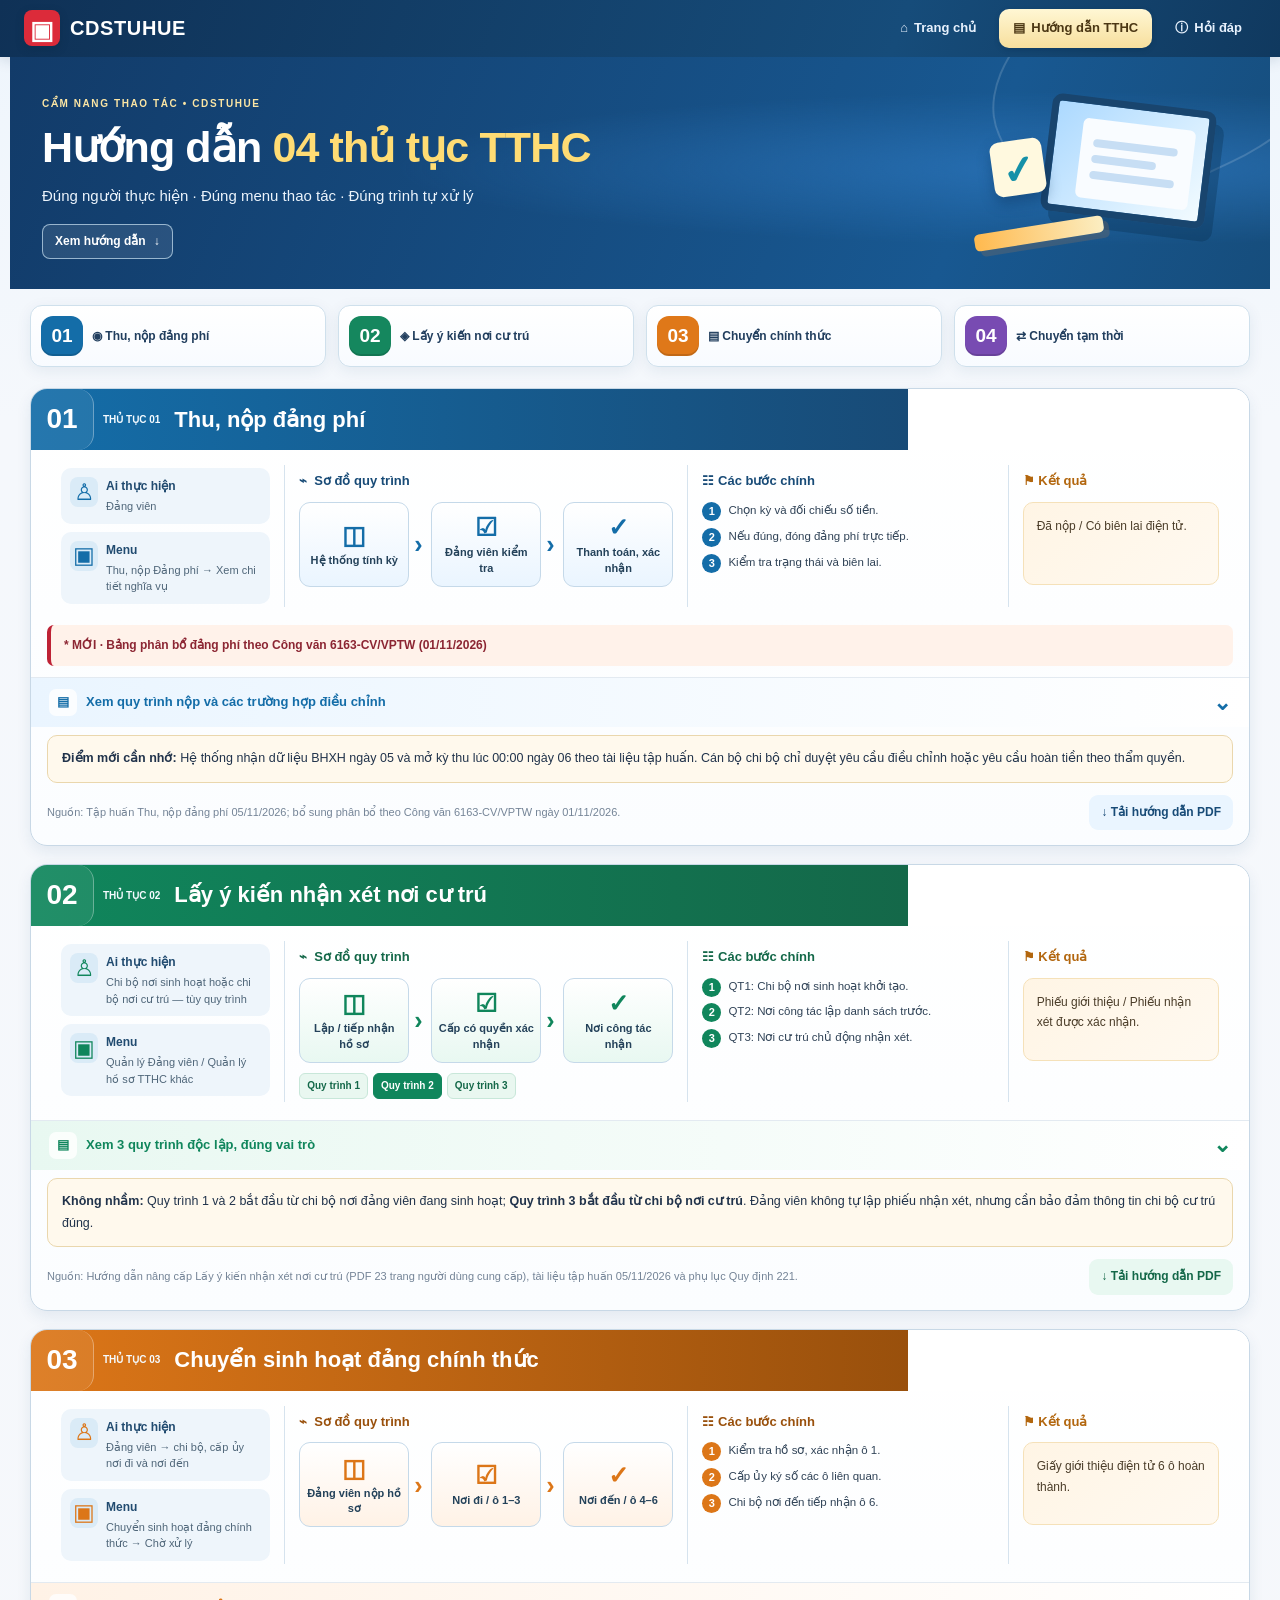
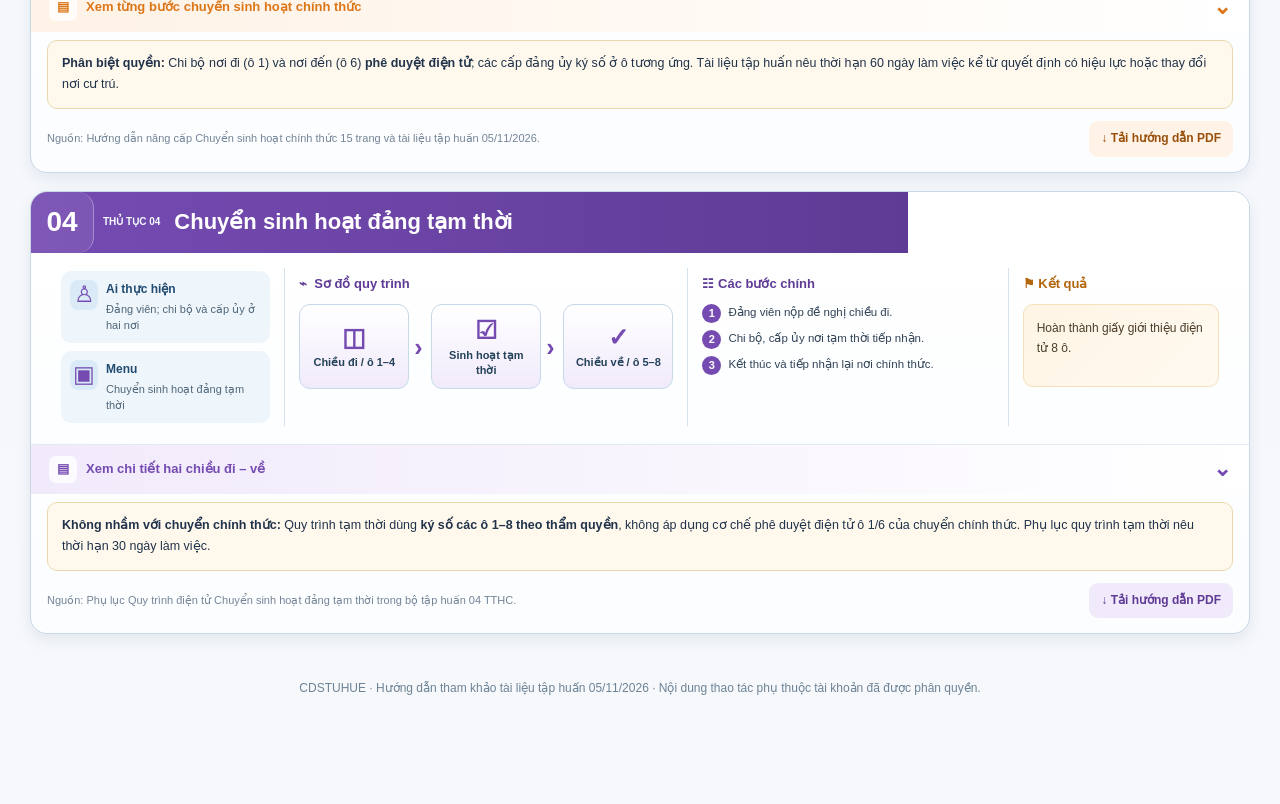
==== commit 3874842b: "Add CV6163 allocation decision guide, correct tiered rates and regenerate updated payment PDF" ====
--- a/site/cap-nhat-tthc-2026-11.html
+++ b/site/cap-nhat-tthc-2026-11.html
@@ -119,7 +119,17 @@
 @media(max-width:760px){.site-bar-inner{padding:8px 13px}.brand{font-size:16px}.brand-mark{height:30px;width:30px;font-size:21px}.site-links a{font-size:12px;padding:8px 9px}.site-links a span{display:none}.page{padding:0 10px 40px}.hero{margin:0 -10px 14px;padding:25px 17px;min-height:180px}.hero-art{opacity:.35;width:125px;flex-basis:125px;margin-right:-14px;transform:scale(.75);transform-origin:center}.hero h1{font-size:28px}.hero p{font-size:13px}.topnav{grid-template-columns:repeat(2,minmax(0,1fr));gap:8px;margin:10px 0 16px}.topnav a{min-height:60px;padding:8px}.topnav b{min-width:35px;height:36px;font-size:17px}.topnav span{font-size:11px}.procedure{margin:13px 0;border-radius:15px}.procedure-header{padding-right:8px;gap:8px;background:linear-gradient(90deg,var(--accent),var(--dark));min-height:59px}.procedure-header .num b{min-width:49px;height:60px;font-size:22px}.procedure-header .num>span{display:none}.procedure-header h2{font-size:18px;max-width:none}.dashboard-preview{grid-template-columns:1fr 1fr;padding:11px 10px 14px;gap:10px}.dashboard-preview>div{padding:0 4px!important;border:0!important}.preview-meta{grid-column:1/-1;display:grid;grid-template-columns:1fr 1fr;gap:8px}.preview-flow{grid-column:1/-1}.preview-steps,.preview-result{grid-column:auto;margin:0}.preview-result{border-top:0!important}.mini-info{padding:9px}.mini-info p{font-size:11px}.flow-chip{min-height:75px;gap:3px;font-size:11px}.flow-icon{font-size:20px}.preview-steps h3,.preview-result h3{font-size:12px}.preview-steps li{font-size:11px}.preview-result p{padding:9px;font-size:11px;line-height:1.6}.procedure-details-body{padding:10px 12px}.procedure .steps{grid-template-columns:1fr}.procedural-note{margin:8px 11px 12px}.source-note{padding:0 12px 13px}.inline-branches a{flex:1;text-align:center}.hero-link{font-size:11px}}
 @media(max-width:405px){.hero-art{display:none}.preview-meta{grid-template-columns:1fr 1fr}.mini-icon{display:none}.dashboard-preview{grid-template-columns:1fr}.preview-flow,.preview-meta{grid-column:1/-1}.preview-steps,.preview-result{grid-column:1/-1}.preview-steps ol{grid-template-columns:1fr}.site-links{gap:2px}}
 @media(prefers-reduced-motion:reduce){.topnav a,.summary-chevron{transition:none}}
-</style></head>
+/* CV 6163: one compact, source-verified allocation table */
+.alloc-highlight{display:block;margin:0 16px 11px;background:#fff2ea;border-left:4px solid #be2235;color:#8c2633;border-radius:7px;padding:11px 13px;font-size:12px;font-weight:850;text-decoration:none}
+.allocation-6163 summary{background:#fff3f0!important;color:#802c2c!important}
+.alloc-body{padding:14px}.alloc-cases{display:grid;grid-template-columns:1fr 1fr;gap:10px}.alloc-cases>div{border:1px solid #eddbb1;background:#fff9ea;padding:12px;border-radius:10px}
+.alloc-cases b{font-size:13px;color:#802a22}.alloc-cases p,.alloc-notes p{font-size:12px;line-height:1.72;margin:6px 0}
+.alloc-small{font-size:11.5px;color:#657487;line-height:1.7;margin:13px 0}
+.alloc-scroll{overflow-x:auto}.alloc-table{border-collapse:collapse;width:100%;min-width:495px;font-size:12px;line-height:1.6}
+.alloc-table th{background:#ae2332;color:white;text-align:left;padding:10px}.alloc-table td{padding:9px;border:1px solid #e9d7d7;vertical-align:top}
+.alloc-table tr:nth-child(even){background:#fff9f4}.alloc-table td:first-child{font-weight:900;color:#b62535;font-size:23px;white-space:nowrap;text-align:center}
+.alloc-notes{border-radius:10px;border:1px solid #dde6ed;background:#f7fafc;margin-top:12px;padding:10px 12px}
+@media(max-width:650px){.alloc-cases{grid-template-columns:1fr}.alloc-body{padding:10px}.alloc-highlight{margin:0 11px 9px}}</style></head>
 <body>
 <header class="site-bar"><div class="site-bar-inner"><a class="brand" href="index.html" aria-label="Về trang chủ CDSTUHUE"><span class="brand-mark" aria-hidden="true">▣</span>CDSTUHUE</a><nav class="site-links" aria-label="Điều hướng chính"><a href="index.html">⌂ <span>Trang chủ</span></a><a href="cap-nhat-tthc-2026-11.html" aria-current="page">▤ <span>Hướng dẫn TTHC</span></a><a href="hoi-dap.html?view=qa-tthc">ⓘ <span>Hỏi đáp</span></a></nav></div></header>
 <main class="page"><div class="hero"><div class="hero-text"><span class="hero-eyebrow">CẨM NANG THAO TÁC • CDSTUHUE</span><h1>Hướng dẫn <span>04 thủ tục TTHC</span></h1><p>Đúng người thực hiện · Đúng menu thao tác · Đúng trình tự xử lý</p><a class="hero-link" href="#dang-phi">Xem hướng dẫn <span aria-hidden="true">↓</span></a></div><div class="hero-art" aria-hidden="true"><div class="hero-book"></div><div class="hero-sheet"><i></i><i></i><i></i></div><div class="hero-check">✓</div><div class="hero-gold"></div></div></div>
@@ -129,7 +139,7 @@
  <div class="preview-flow"><h3><span aria-hidden="true">⌁</span> Sơ đồ quy trình</h3><div class="flow-chips"><span class="flow-chip"><span class="flow-icon" aria-hidden="true">◫</span>Hệ thống tính kỳ</span><span class="flow-arrow" aria-hidden="true">›</span><span class="flow-chip"><span class="flow-icon" aria-hidden="true">☑</span>Đảng viên kiểm tra</span><span class="flow-arrow" aria-hidden="true">›</span><span class="flow-chip"><span class="flow-icon" aria-hidden="true">✓</span>Thanh toán, xác nhận</span></div></div>
  <div class="preview-steps"><h3>☷ Các bước chính</h3><ol><li>Chọn kỳ và đối chiếu số tiền.</li><li>Nếu đúng, đóng đảng phí trực tiếp.</li><li>Kiểm tra trạng thái và biên lai.</li></ol></div>
  <div class="preview-result"><h3>⚑ Kết quả</h3><p>Đã nộp / Có biên lai điện tử.</p></div>
- </div><details class="procedure-details"><summary><span class="summary-icon" aria-hidden="true">▤</span><span>Xem quy trình nộp và các trường hợp điều chỉnh</span><span class="summary-chevron" aria-hidden="true">⌄</span></summary><div class="procedure-details-body"><figure class="diagram"><a href="assets/img/tthc-flow-dang-phi-v47.svg" target="_blank" rel="noopener noreferrer" aria-label="Phóng to sơ đồ Thu, nộp đảng phí"><img src="assets/img/tthc-flow-dang-phi-v47.svg" loading="lazy" alt="Thu, nộp đảng phí" width="960" height="155"></a><figcaption>Sơ đồ tóm tắt · Chạm vào hình để phóng lớn</figcaption></figure>
+ </div><a class="alloc-highlight" href="#phan-bo-dang-phi">* MỚI · Bảng phân bổ đảng phí theo Công văn 6163-CV/VPTW (01/11/2026)</a><details class="procedure-details"><summary><span class="summary-icon" aria-hidden="true">▤</span><span>Xem quy trình nộp và các trường hợp điều chỉnh</span><span class="summary-chevron" aria-hidden="true">⌄</span></summary><div class="procedure-details-body"><figure class="diagram"><a href="assets/img/tthc-flow-dang-phi-v47.svg" target="_blank" rel="noopener noreferrer" aria-label="Phóng to sơ đồ Thu, nộp đảng phí"><img src="assets/img/tthc-flow-dang-phi-v47.svg" loading="lazy" alt="Thu, nộp đảng phí" width="960" height="155"></a><figcaption>Sơ đồ tóm tắt · Chạm vào hình để phóng lớn</figcaption></figure>
 <h3 class="section-subtitle">Luồng nộp bình thường</h3><ol class="steps"><li class="step"><div class="step-inner"><strong class="step-action">Mở nghĩa vụ đảng phí</strong><span class="step-actor">Hệ thống + đảng viên</span><p>Đăng nhập → <strong>Thu, nộp Đảng phí → Xem chi tiết nghĩa vụ</strong>. Hệ thống tự tính số phải nộp theo kỳ, không cần đảng viên lập tờ khai tháng.</p></div></li><li class="step"><div class="step-inner"><strong class="step-action">Chọn kỳ và kiểm tra số tiền</strong><span class="step-actor">Đảng viên</span><p>Xem <strong>kỳ nộp, đối tượng, căn cứ BHXH, truy thu, giảm trừ, miễn/giảm</strong> và tổng số phải nộp. Nếu số đúng, chuyển sang bước 3; nếu chưa đúng, xem nhánh điều chỉnh bên dưới.</p></div></li><li class="step"><div class="step-inner"><strong class="step-action">Số đúng → thanh toán trực tiếp</strong><span class="step-actor">Đảng viên</span><p>Bấm <strong>Đóng đảng phí</strong> → kiểm tra khoản nộp → chọn phương thức (QR/ngân hàng theo màn hình) → hoàn tất. <strong>Không có bước Bí thư phê duyệt đối với khoản tính đúng.</strong></p></div></li><li class="step"><div class="step-inner"><strong class="step-action">Nhận trạng thái hoàn thành</strong><span class="step-actor">Hệ thống</span><p>Khi thanh toán được xác nhận, kỳ nộp hiển thị <strong>Đã hoàn thành</strong>; kiểm tra biên lai/giao dịch. Nếu ngân hàng đã trừ tiền nhưng chưa cập nhật, <strong>không nộp lần hai</strong>; gửi tra soát.</p></div></li></ol>
 <details class="branch"><summary>Trường hợp số tiền sai hoặc chưa có dữ liệu BHXH</summary><ol class="steps">
 <li class="step"><div class="step-inner"><strong class="step-action">Gửi yêu cầu điều chỉnh</strong><span class="step-actor">Đảng viên</span><p>Tại chi tiết nghĩa vụ bấm <strong>Yêu cầu điều chỉnh</strong> hoặc <strong>Gửi thông tin mức đảng phí</strong> → chọn loại điều chỉnh, nhập mức đề nghị và lý do → <strong>đính kèm ít nhất 1 tệp</strong> → <strong>Gửi yêu cầu</strong>.</p></div></li>
@@ -141,7 +151,27 @@
 <p><b>Miễn 100%:</b> Nếu cấu hình miễn đúng, hồ sơ có thể hoàn tất khoản 0 đồng, không phải thanh toán.</p>
 <p><b>Nộp thiếu kỳ trước:</b> Hệ thống tính truy thu hoặc người dùng gửi điều chỉnh nếu thiếu căn cứ; thực hiện nộp bù theo kỳ hiện hành.</p>
 <p><b>Nộp thừa:</b> Gửi yêu cầu hoàn tiền kèm mã giao dịch, lý do, số tiền; bộ phận được phân quyền đối soát trước khi hoàn phần được phép.</p></div>
-</details></div></details><aside class="procedural-note"><strong>Điểm mới cần nhớ:</strong> Hệ thống nhận dữ liệu BHXH ngày 05 và mở kỳ thu lúc 00:00 ngày 06 theo tài liệu tập huấn. Cán bộ chi bộ chỉ duyệt yêu cầu điều chỉnh hoặc yêu cầu hoàn tiền theo thẩm quyền.</aside><p class="source-note">Nguồn: Hướng dẫn nâng cấp Thu, nộp đảng phí và tài liệu tập huấn 05/11/2026.<a class="download" href="downloads/tthc-20261105-dang-phi.pdf" download>↓ Tải hướng dẫn PDF</a></p></section><section id="noi-cu-tru" class="procedure procedure-noi-cu-tru" aria-labelledby="title-noi-cu-tru"><header class="procedure-header"><span class="num"><b>02</b><span>THỦ TỤC 02</span></span><h2 id="title-noi-cu-tru">Lấy ý kiến nhận xét nơi cư trú</h2><p class="lead">Ba quy trình thành phần độc lập: chọn đúng tình huống. “Chi bộ nơi công tác lập danh sách” chỉ là bước đầu của Quy trình 2.</p></header><div class="dashboard-preview" aria-label="Tóm tắt thủ tục noi-cu-tru">
+</details><details class="branch allocation-6163" id="phan-bo-dang-phi">
+<summary>★ PHÂN BỔ ĐẢNG PHÍ — Công văn 6163-CV/VPTW ngày 01/11/2026</summary>
+<div class="alloc-body">
+<div class="alloc-cases"><div><b>CHƯA được xác định lại loại hình</b><p>Tiếp tục tỷ lệ tại <strong>Điều 6 Quy định 01-QĐ/TW</strong>.</p></div><div><b>ĐÃ được xác định lại loại hình</b><p><strong>Giữ nguyên khoản đã phân bổ các kỳ trước</strong>. Chỉ khoản <strong>CHƯA PHÂN BỔ</strong> áp dụng mức trong bảng dưới.</p></div></div>
+<p class="alloc-small">Tổ chức đảng trong nước và tổ chức ngoài nước không thuộc Đảng bộ Bộ Ngoại giao:</p>
+<div class="alloc-scroll"><table class="alloc-table"><thead><tr><th>Tỷ lệ giữ lại</th><th>Loại tổ chức đảng</th><th>Cơ sở tính</th></tr></thead><tbody>
+<tr><td>70%</td><td>Chi bộ thôn, tổ dân phố, sinh viên; các chi bộ lực lượng vũ trang/địa bàn đặc thù được liệt kê tại mục 2.2.1</td><td>Trên số đảng phí thu của đảng viên tại chi bộ</td></tr>
+<tr><td>50%</td><td>Các chi bộ còn lại</td><td>Trên số thu của đảng viên tại chi bộ</td></tr>
+<tr><td>30%</td><td>Đảng ủy bộ phận</td><td>Trên phần còn lại sau khi trừ tiền để lại cho chi bộ</td></tr>
+<tr><td>70%</td><td>Đảng ủy trực thuộc cơ sở</td><td>Trên phần còn lại sau khi trừ tiền để lại cho các tổ chức cấp dưới</td></tr>
+<tr><td>70%</td><td>Đảng ủy cơ sở xã, phường, đặc khu</td><td>Trên phần còn lại sau khi trừ tiền để lại cho các tổ chức cấp dưới</td></tr>
+<tr><td>50%</td><td>Các đảng ủy cơ sở còn lại</td><td>Trên phần còn lại sau khi trừ tiền để lại cho các tổ chức cấp dưới</td></tr>
+</tbody></table></div>
+<div class="alloc-notes">
+<p><strong>Cách tính qua các cấp:</strong> Chi bộ giữ phần được phép → phần còn lại chuyển lên cấp có trong tuyến thực tế → cấp đó giữ tỷ lệ trên PHẦN CÒN LẠI. Không lấy toàn bộ số thu ban đầu nhân với tỷ lệ của mọi cấp.</p>
+<p><strong>Ví dụ:</strong> Chi bộ thôn thu 100.000 đồng, giữ 70.000 đồng, chuyển 30.000 đồng. Nếu tuyến có đảng ủy bộ phận, cấp này giữ 30% × 30.000 = 9.000 đồng, chuyển 21.000 đồng. Nếu tuyến tiếp có đảng ủy trực thuộc cơ sở, cấp đó giữ 70% × 21.000 = 14.700 đồng. Ví dụ chỉ dùng cho tuyến có đầy đủ các cấp nêu trên.</p>
+<p><strong>Nước ngoài thuộc Đảng bộ Bộ Ngoại giao:</strong> Chi bộ/đảng ủy bộ phận trực thuộc đảng ủy nước sở tại giữ 50%, nộp 50%; đảng ủy nước sở tại giữ 70%, nộp 30% về Đảng ủy Bộ Ngoại giao; Đảng ủy Bộ Ngoại giao nộp 100% phần đảng phí thu được của các tổ chức ở nước ngoài về Văn phòng Trung ương Đảng.</p>
+<p><strong>Đính chính ảnh minh họa:</strong> Dòng “Đảng ủy trực thuộc cơ sở nộp 70%, giữ 30%” trong một hình bạn gửi là ngược văn bản gốc. Công văn 6163 quy định <strong>giữ 70% phần còn lại</strong>.</p>
+</div>
+<p class="alloc-small">Nguồn: Công văn 6163-CV/VPTW ngày 01/11/2026, mục 1, 2.1, 2.2.1 và 2.2.2. <a href="https://thuvienphapluat.vn/phap-luat/ho-tro-phap-luat/cong-van-6163cvvptw-ngay-01112026-huong-dan-phan-bo-dang-phi-trong-thoi-gian-xac-dinh-lai-loai-hinh-300026.html" target="_blank" rel="noopener noreferrer">Đọc nội dung công văn</a>. Công văn này không thay đổi mức đóng cá nhân theo tháng.</p>
+</div></details></div></details><aside class="procedural-note"><strong>Điểm mới cần nhớ:</strong> Hệ thống nhận dữ liệu BHXH ngày 05 và mở kỳ thu lúc 00:00 ngày 06 theo tài liệu tập huấn. Cán bộ chi bộ chỉ duyệt yêu cầu điều chỉnh hoặc yêu cầu hoàn tiền theo thẩm quyền.</aside><p class="source-note">Nguồn: Tập huấn Thu, nộp đảng phí 05/11/2026; bổ sung phân bổ theo Công văn 6163-CV/VPTW ngày 01/11/2026.<a class="download" href="downloads/tthc-20261105-dang-phi.pdf" download>↓ Tải hướng dẫn PDF</a></p></section><section id="noi-cu-tru" class="procedure procedure-noi-cu-tru" aria-labelledby="title-noi-cu-tru"><header class="procedure-header"><span class="num"><b>02</b><span>THỦ TỤC 02</span></span><h2 id="title-noi-cu-tru">Lấy ý kiến nhận xét nơi cư trú</h2><p class="lead">Ba quy trình thành phần độc lập: chọn đúng tình huống. “Chi bộ nơi công tác lập danh sách” chỉ là bước đầu của Quy trình 2.</p></header><div class="dashboard-preview" aria-label="Tóm tắt thủ tục noi-cu-tru">
  <div class="preview-meta"><div class="mini-info"><span class="mini-icon" aria-hidden="true">♙</span><div><b>Ai thực hiện</b><p>Chi bộ nơi sinh hoạt hoặc chi bộ nơi cư trú — tùy quy trình</p></div></div><div class="mini-info"><span class="mini-icon" aria-hidden="true">▣</span><div><b>Menu</b><p>Quản lý Đảng viên / Quản lý hồ sơ TTHC khác</p></div></div></div>
  <div class="preview-flow"><h3><span aria-hidden="true">⌁</span> Sơ đồ quy trình</h3><div class="flow-chips"><span class="flow-chip"><span class="flow-icon" aria-hidden="true">◫</span>Lập / tiếp nhận hồ sơ</span><span class="flow-arrow" aria-hidden="true">›</span><span class="flow-chip"><span class="flow-icon" aria-hidden="true">☑</span>Cấp có quyền xác nhận</span><span class="flow-arrow" aria-hidden="true">›</span><span class="flow-chip"><span class="flow-icon" aria-hidden="true">✓</span>Nơi công tác nhận</span></div><div class="inline-branches"><a href="#gioi-thieu-noi-cu-tru">Quy trình 1</a><a class="active" href="#y-kien-can-bo">Quy trình 2</a><a href="#cuoi-nam">Quy trình 3</a></div></div>
  <div class="preview-steps"><h3>☷ Các bước chính</h3><ol><li>QT1: Chi bộ nơi sinh hoạt khởi tạo.</li><li>QT2: Nơi công tác lập danh sách trước.</li><li>QT3: Nơi cư trú chủ động nhận xét.</li></ol></div>
@@ -174,7 +204,7 @@
 function openHash(){
   const id=decodeURIComponent(location.hash.slice(1)),target=id?document.getElementById(id):null;
   if(!target)return;
-  const parent=target.closest("details.procedure-details");if(parent)parent.open=true;
+  const parent=target.matches("section.procedure")?target.querySelector("details.procedure-details"):target.closest("details.procedure-details");if(parent)parent.open=true;
   if(target.tagName==="DETAILS")target.open=true;
   target.scrollIntoView({block:"start",behavior:"auto"});
 }
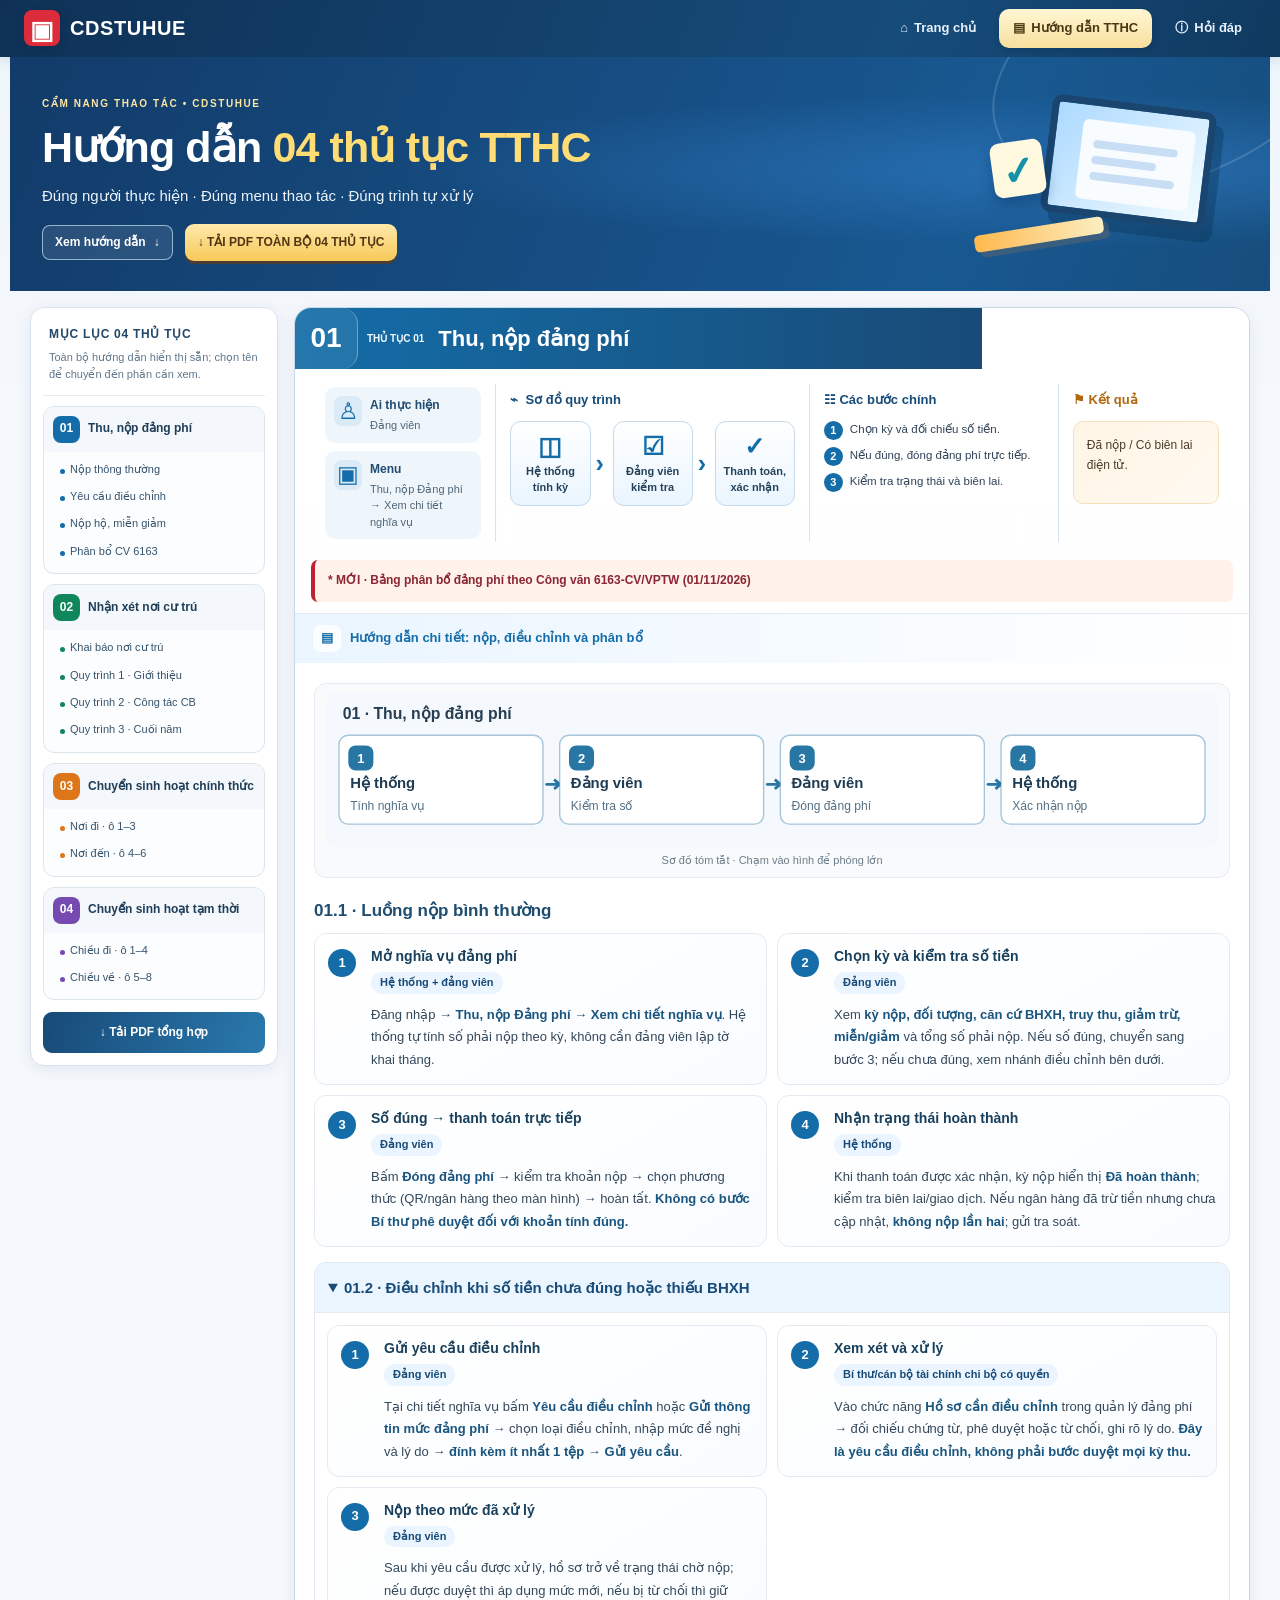
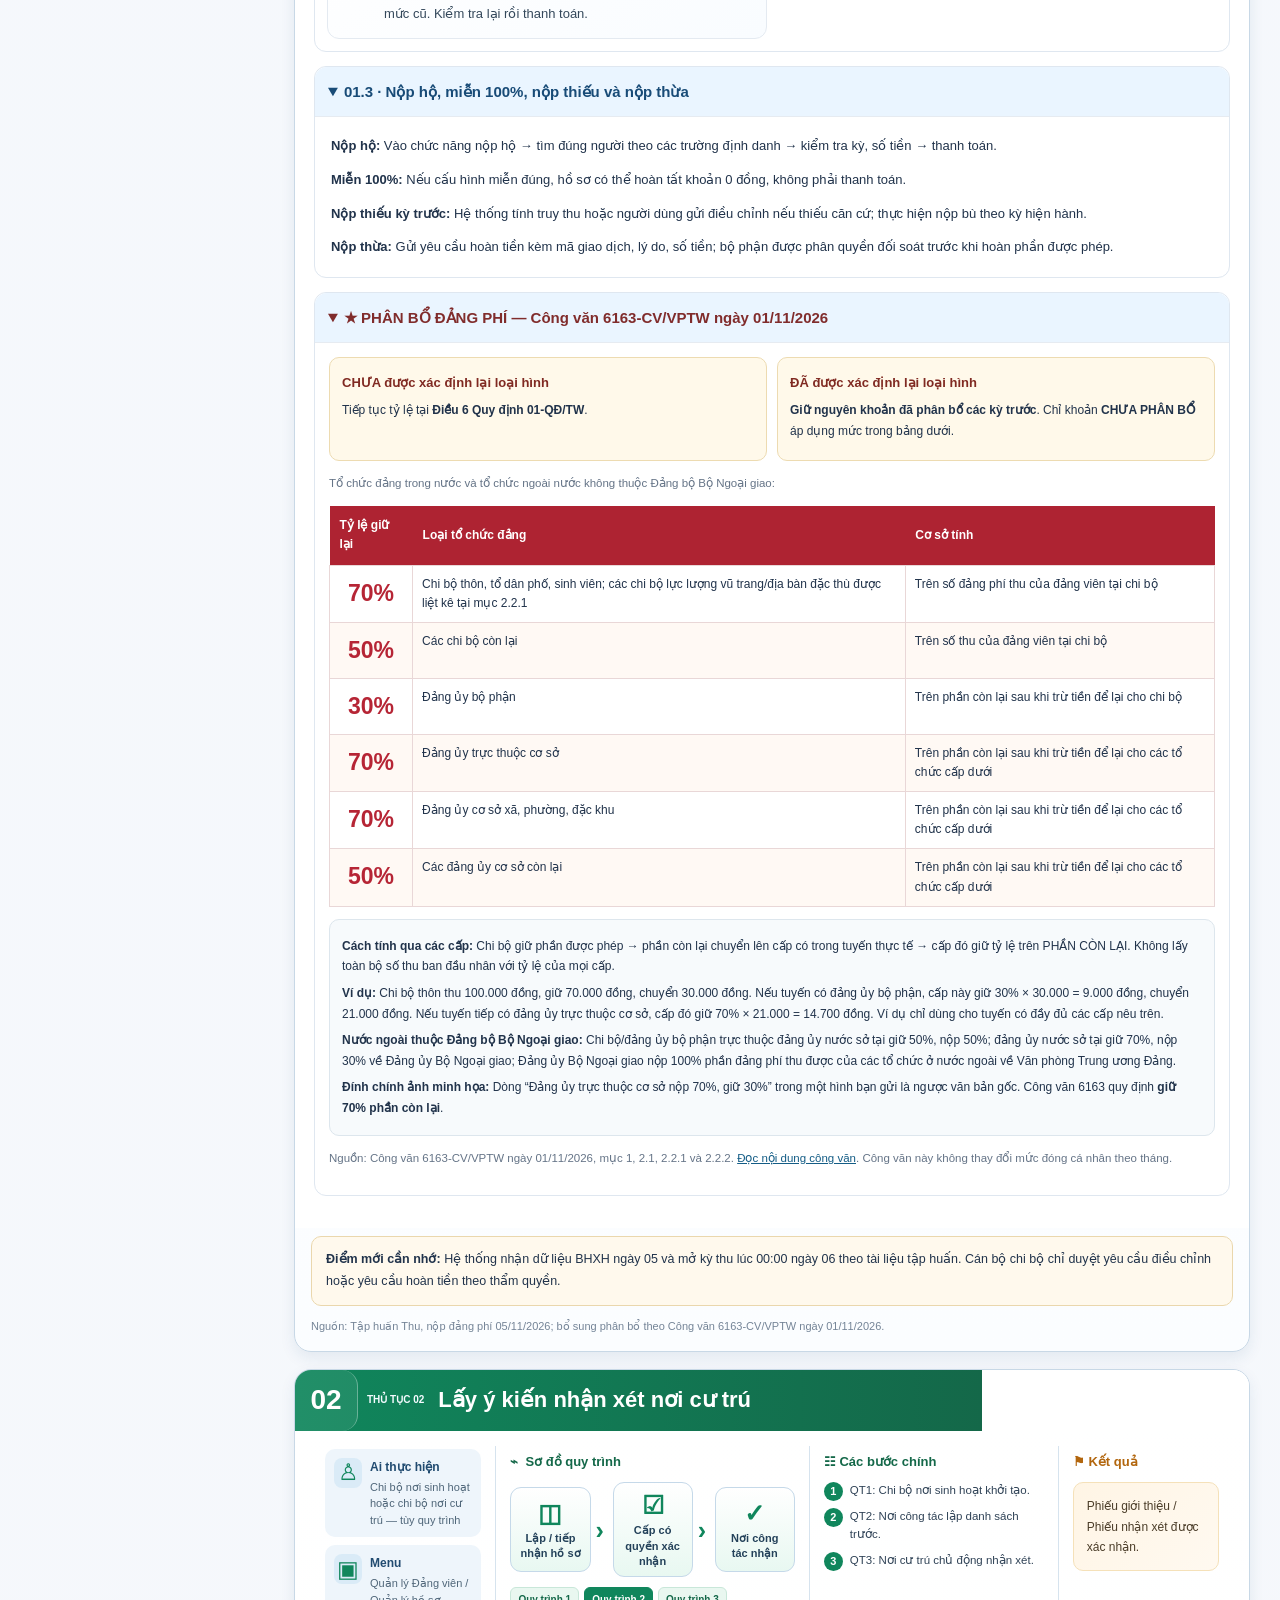
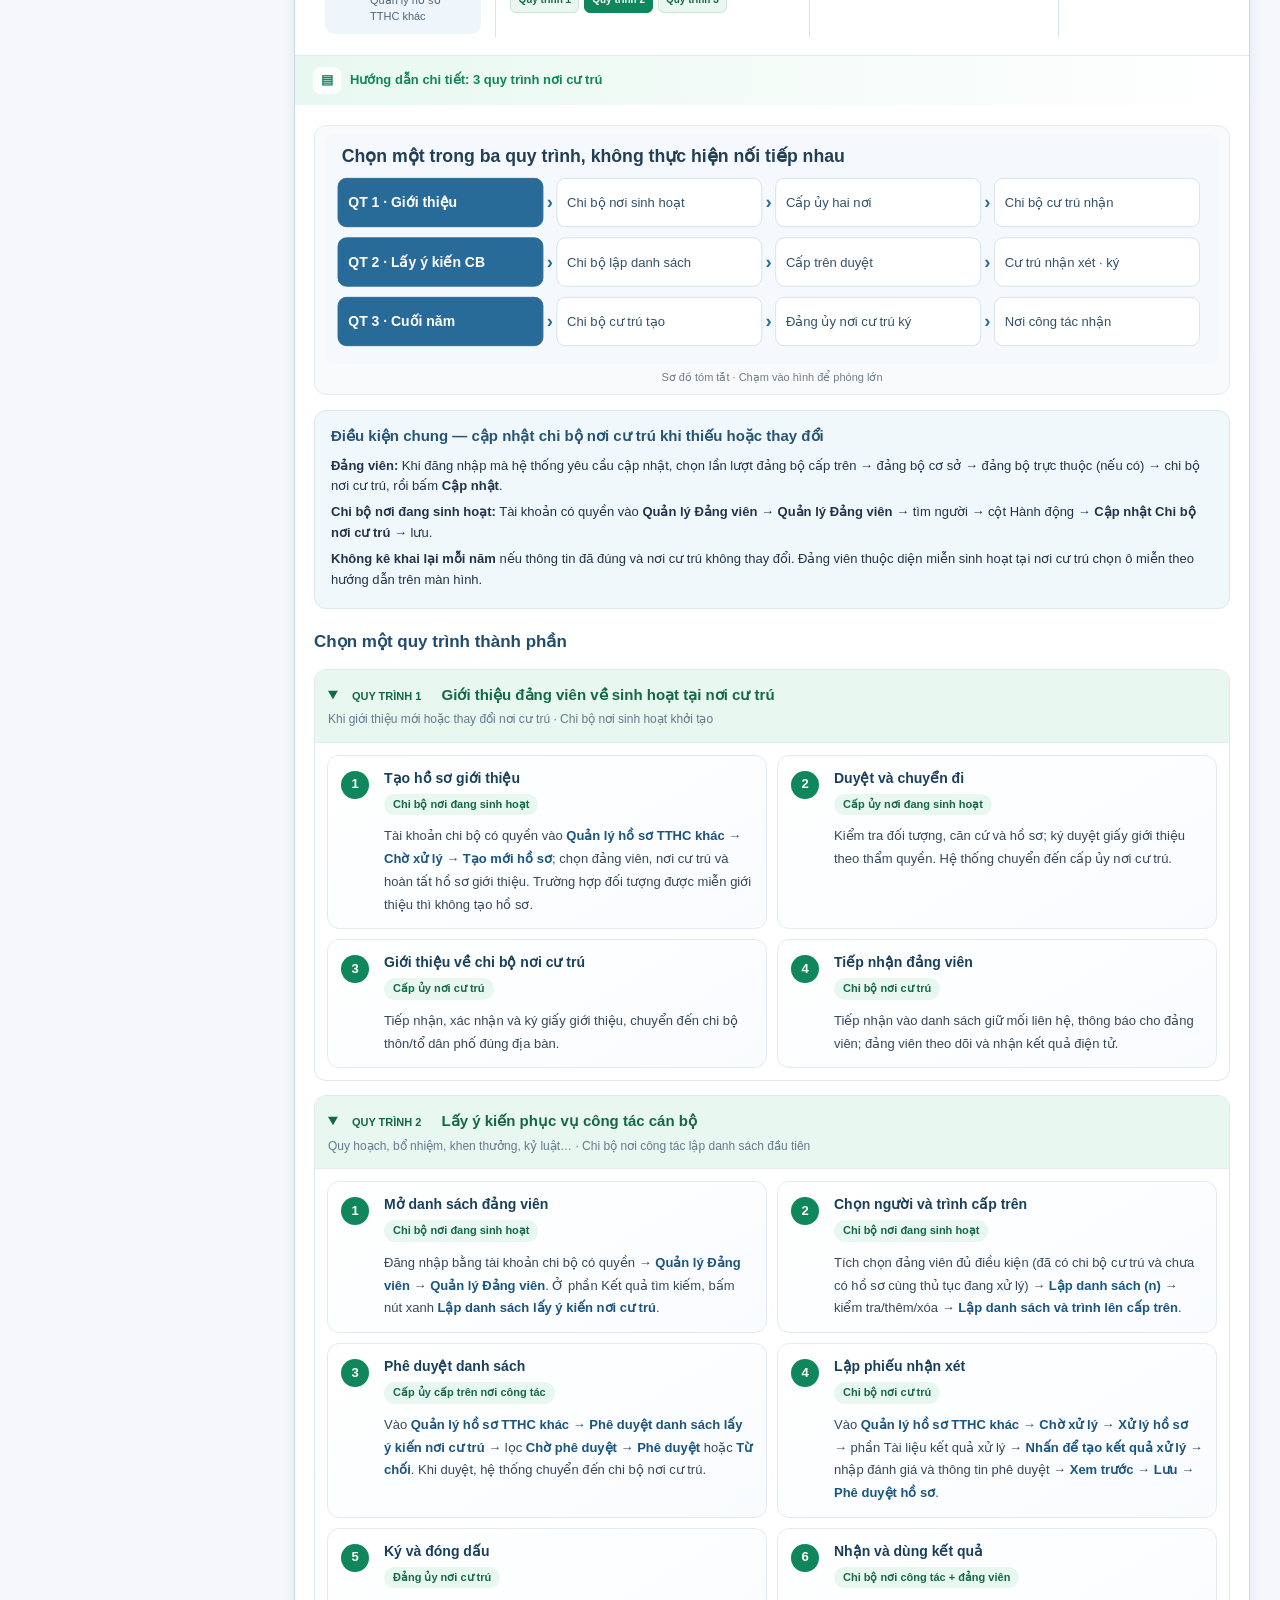
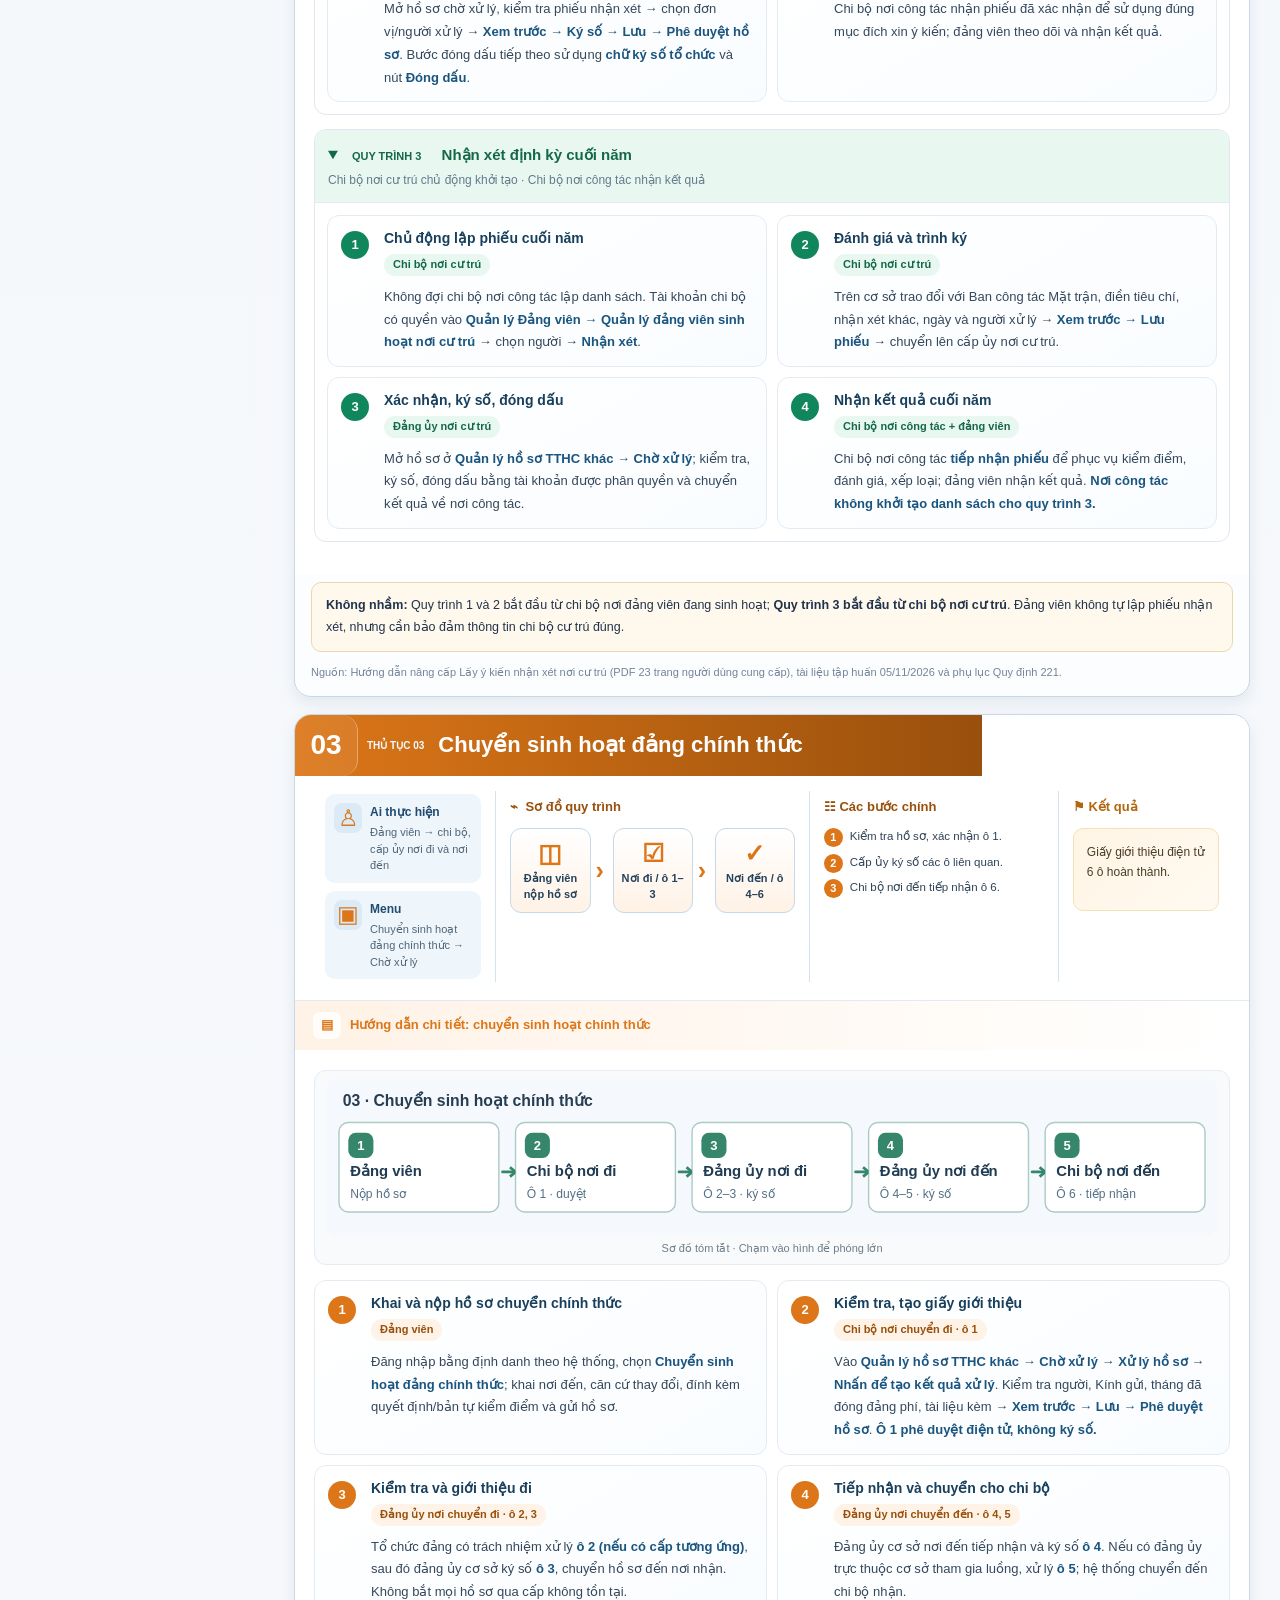
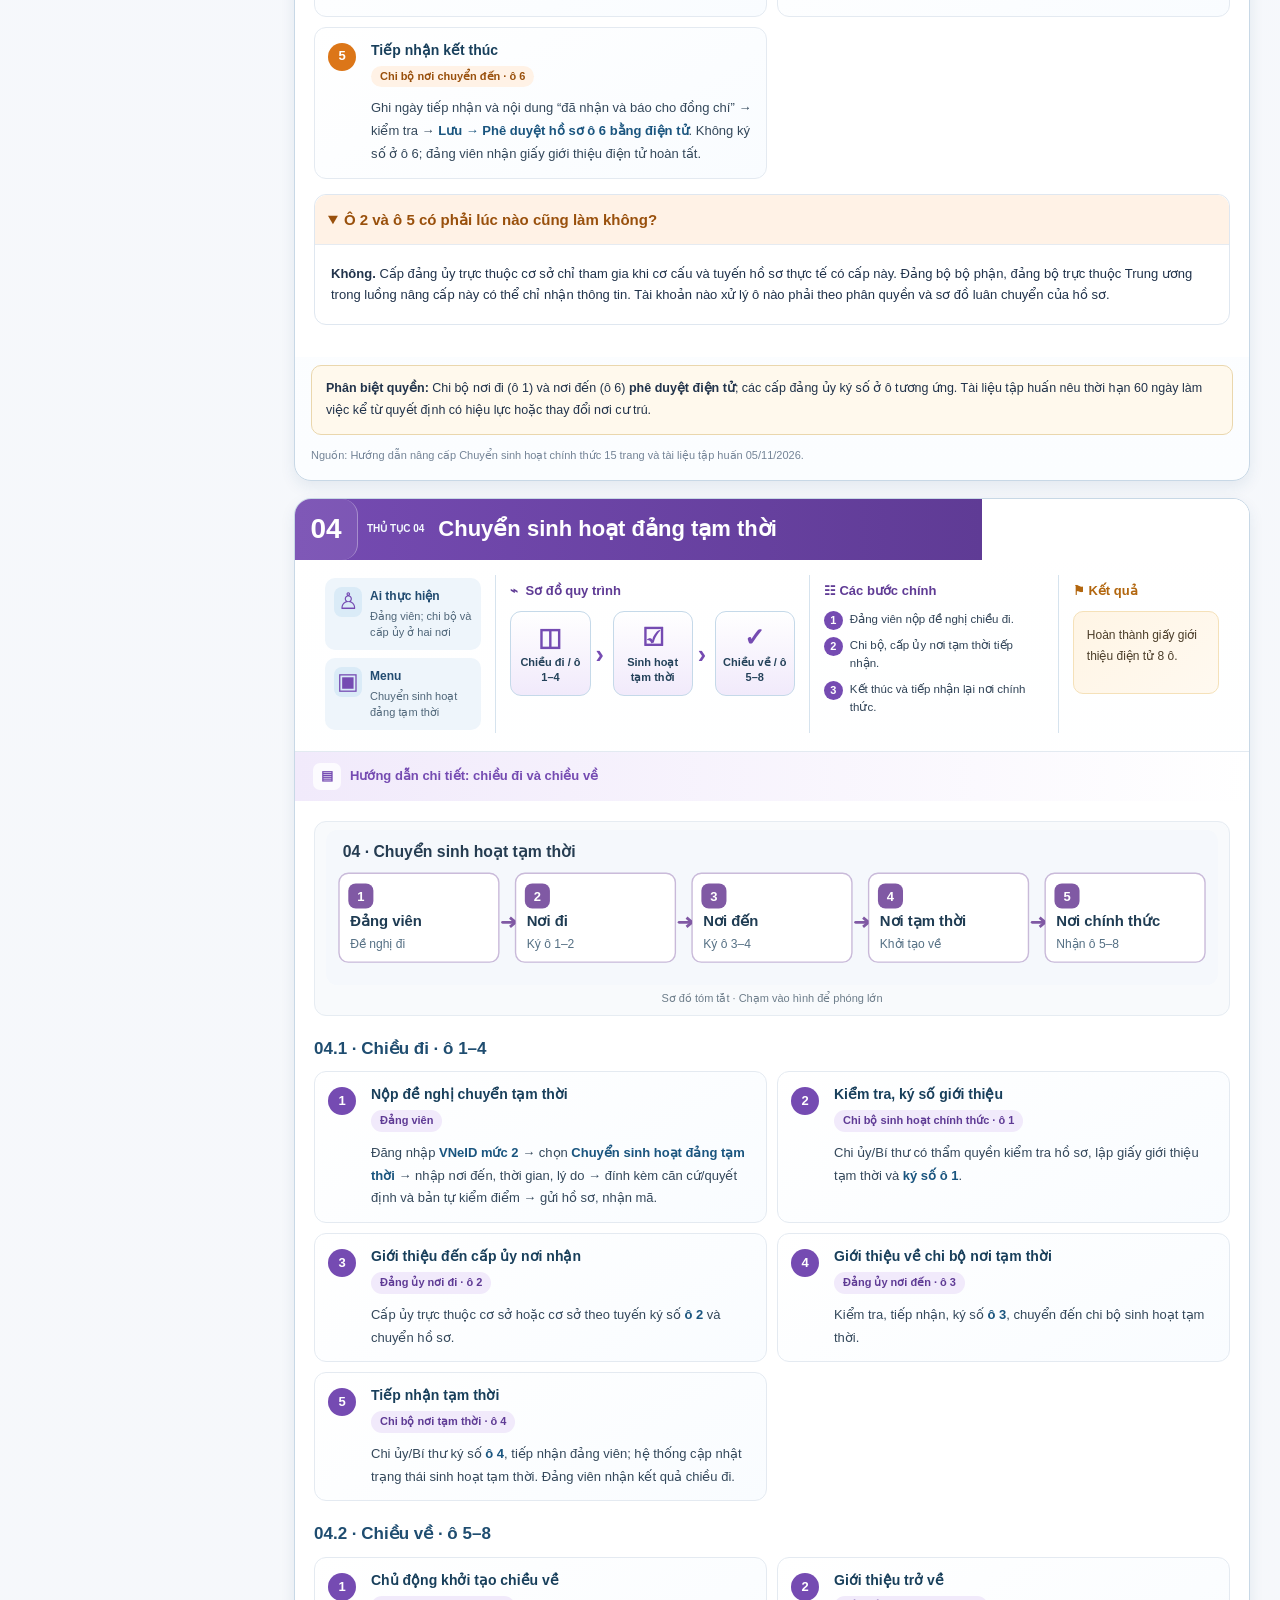
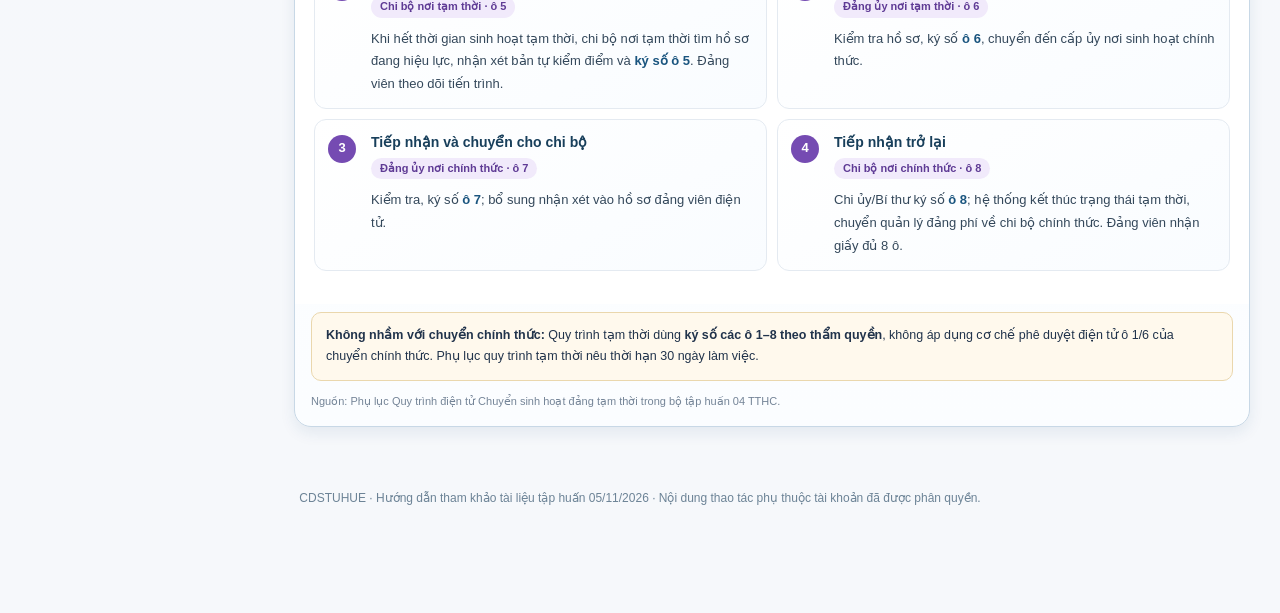
==== commit 1cf748f7: "Show all TTHC instructions without clicks and add full two-level menu with unified PDF button" ====
--- a/site/cap-nhat-tthc-2026-11.html
+++ b/site/cap-nhat-tthc-2026-11.html
@@ -129,29 +129,60 @@
 .alloc-table th{background:#ae2332;color:white;text-align:left;padding:10px}.alloc-table td{padding:9px;border:1px solid #e9d7d7;vertical-align:top}
 .alloc-table tr:nth-child(even){background:#fff9f4}.alloc-table td:first-child{font-weight:900;color:#b62535;font-size:23px;white-space:nowrap;text-align:center}
 .alloc-notes{border-radius:10px;border:1px solid #dde6ed;background:#f7fafc;margin-top:12px;padding:10px 12px}
-@media(max-width:650px){.alloc-cases{grid-template-columns:1fr}.alloc-body{padding:10px}.alloc-highlight{margin:0 11px 9px}}</style></head>
+@media(max-width:650px){.alloc-cases{grid-template-columns:1fr}.alloc-body{padding:10px}.alloc-highlight{margin:0 11px 9px}}
+/* TTHC full-open handbook, two-level visible menu, one unified PDF */
+.guide-layout{display:grid;grid-template-columns:minmax(210px,248px) minmax(0,1fr);gap:16px;align-items:start}
+.guide-sidebar,.guide-body{min-width:0}.guide-sticky{position:sticky;top:12px;max-height:calc(100vh - 24px);overflow-y:auto;background:#fff;border:1px solid #d8e3ed;border-radius:14px;box-shadow:0 4px 16px #143c6613;padding:12px}
+.guide-menu-intro{padding:5px 6px 12px;border-bottom:1px solid #e5ebf2;margin-bottom:10px}
+.guide-menu-intro b{display:block;color:#224768;letter-spacing:.06em;font-size:12px}
+.guide-menu-intro small{display:block;font-size:11px;color:#61788c;line-height:1.55;margin-top:4px}
+.guide-menu{display:grid;gap:10px}
+.guide-menu-group{--navcolor:#146da8;border:1px solid #dbe5ec;background:#fbfdff;border-radius:11px;overflow:hidden}
+.menu-noi-cu-tru{--navcolor:#10865c}.menu-chinh-thuc{--navcolor:#dc7618}.menu-tam-thoi{--navcolor:#754bb2}
+.guide-menu-parent{display:flex;align-items:center;gap:8px;color:#203e57;font-size:12px;font-weight:850;text-decoration:none;padding:9px;background:#f4f8fc;line-height:1.45}
+.guide-menu-parent span{width:27px;height:27px;background:var(--navcolor);color:#fff;display:grid;place-items:center;border-radius:8px;font-weight:900;flex-shrink:0}
+.guide-subitems{display:grid;padding:4px 5px 8px 13px}
+.guide-subitems a{font-size:11px;line-height:1.4;padding:6px 6px 6px 13px;position:relative;color:#36536b;text-decoration:none;border-radius:6px}
+.guide-subitems a:before{content:"";width:5px;height:5px;background:var(--navcolor);border-radius:50%;position:absolute;top:13px;left:3px}
+.guide-subitems a:hover,.guide-subitems a:focus-visible{background:#eef5fa;text-decoration:underline;color:#123d5f}
+.sidebar-download{display:flex;align-items:center;justify-content:center;background:linear-gradient(110deg,#174a78,#2a79ad);border-radius:9px;color:#fff;text-decoration:none;font-weight:850;font-size:12px;padding:11px 8px;margin-top:12px}
+.guide-body .procedure{margin:0 0 17px}
+.hero-pdf{display:inline-flex;align-items:center;gap:8px;margin:15px 0 0 12px;padding:9px 13px;background:linear-gradient(#ffe9ab,#f7c958);color:#543413!important;border-radius:9px;font-size:12px;font-weight:900;text-decoration:none;box-shadow:0 3px 0 #6b3b12a8}
+details[open] summary{cursor:default!important;pointer-events:none;user-select:none}
+.procedure-details>summary,.branch>summary{cursor:default!important;pointer-events:none}
+.procedure-details .summary-chevron{display:none!important}
+.procedure-details[open]>.procedure-details-body{display:block!important}
+.procedure-details .branch{margin-top:14px;margin-bottom:14px}
+.procedure-details .branch summary{background:var(--soft)!important;font-size:15px;padding:13px}
+.procedure-details-body{padding-top:12px}
+[id]{scroll-margin-top:19px}
+@media(max-width:1050px){.guide-layout{grid-template-columns:minmax(190px,210px) minmax(0,1fr);gap:10px}.guide-sticky{padding:9px}}
+@media(max-width:800px){.guide-layout{grid-template-columns:1fr;gap:11px}.guide-sticky{position:static;max-height:none}.guide-menu{grid-template-columns:repeat(2,minmax(0,1fr));gap:8px}.guide-body .procedure{margin-bottom:14px}.hero-pdf{margin-left:0}}
+@media(max-width:420px){.guide-menu{grid-template-columns:1fr}.guide-subitems{grid-template-columns:repeat(2,minmax(0,1fr));gap:0 5px}.hero-pdf{display:flex;justify-content:center;max-width:100%}}
+@media print{.guide-sidebar,.hero-pdf,.site-bar{display:none!important}.guide-layout{display:block}details,details>*{display:block!important}}
+</style></head>
 <body>
 <header class="site-bar"><div class="site-bar-inner"><a class="brand" href="index.html" aria-label="Về trang chủ CDSTUHUE"><span class="brand-mark" aria-hidden="true">▣</span>CDSTUHUE</a><nav class="site-links" aria-label="Điều hướng chính"><a href="index.html">⌂ <span>Trang chủ</span></a><a href="cap-nhat-tthc-2026-11.html" aria-current="page">▤ <span>Hướng dẫn TTHC</span></a><a href="hoi-dap.html?view=qa-tthc">ⓘ <span>Hỏi đáp</span></a></nav></div></header>
-<main class="page"><div class="hero"><div class="hero-text"><span class="hero-eyebrow">CẨM NANG THAO TÁC • CDSTUHUE</span><h1>Hướng dẫn <span>04 thủ tục TTHC</span></h1><p>Đúng người thực hiện · Đúng menu thao tác · Đúng trình tự xử lý</p><a class="hero-link" href="#dang-phi">Xem hướng dẫn <span aria-hidden="true">↓</span></a></div><div class="hero-art" aria-hidden="true"><div class="hero-book"></div><div class="hero-sheet"><i></i><i></i><i></i></div><div class="hero-check">✓</div><div class="hero-gold"></div></div></div>
-<nav class="topnav" aria-label="Bốn thủ tục"><a class="nav-dang-phi" href="#dang-phi"><b>01</b><span>◉ Thu, nộp đảng phí</span></a><a class="nav-noi-cu-tru" href="#noi-cu-tru"><b>02</b><span>◈ Lấy ý kiến nơi cư trú</span></a><a class="nav-chinh-thuc" href="#chinh-thuc"><b>03</b><span>▤ Chuyển chính thức</span></a><a class="nav-tam-thoi" href="#tam-thoi"><b>04</b><span>⇄ Chuyển tạm thời</span></a></nav>
+<main class="page"><div class="hero"><div class="hero-text"><span class="hero-eyebrow">CẨM NANG THAO TÁC • CDSTUHUE</span><h1>Hướng dẫn <span>04 thủ tục TTHC</span></h1><p>Đúng người thực hiện · Đúng menu thao tác · Đúng trình tự xử lý</p><a class="hero-link" href="#dang-phi">Xem hướng dẫn <span aria-hidden="true">↓</span></a><a class="hero-pdf" href="downloads/cam-nang-04-tthc-2026-11.pdf" download>↓ TẢI PDF TOÀN BỘ 04 THỦ TỤC</a></div><div class="hero-art" aria-hidden="true"><div class="hero-book"></div><div class="hero-sheet"><i></i><i></i><i></i></div><div class="hero-check">✓</div><div class="hero-gold"></div></div></div>
+<div class="guide-layout"><aside class="guide-sidebar" aria-label="Mục lục TTHC"><div class="guide-sticky"><div class="guide-menu-intro"><b>MỤC LỤC 04 THỦ TỤC</b><small>Toàn bộ hướng dẫn hiển thị sẵn; chọn tên để chuyển đến phần cần xem.</small></div><nav class="guide-menu"><div class="guide-menu-group menu-dang-phi"><a class="guide-menu-parent" href="#dang-phi"><span>01</span>Thu, nộp đảng phí</a><div class="guide-subitems"><a href="#nop-thong-thuong">Nộp thông thường</a><a href="#dieu-chinh-dang-phi">Yêu cầu điều chỉnh</a><a href="#nop-ho-mien-giam">Nộp hộ, miễn giảm</a><a href="#phan-bo-dang-phi">Phân bổ CV 6163</a></div></div><div class="guide-menu-group menu-noi-cu-tru"><a class="guide-menu-parent" href="#noi-cu-tru"><span>02</span>Nhận xét nơi cư trú</a><div class="guide-subitems"><a href="#chuan-bi-noi-cu-tru">Khai báo nơi cư trú</a><a href="#gioi-thieu-noi-cu-tru">Quy trình 1 · Giới thiệu</a><a href="#y-kien-can-bo">Quy trình 2 · Công tác CB</a><a href="#cuoi-nam">Quy trình 3 · Cuối năm</a></div></div><div class="guide-menu-group menu-chinh-thuc"><a class="guide-menu-parent" href="#chinh-thuc"><span>03</span>Chuyển sinh hoạt chính thức</a><div class="guide-subitems"><a href="#chinh-thuc-noi-di">Nơi đi · ô 1–3</a><a href="#chinh-thuc-noi-den">Nơi đến · ô 4–6</a></div></div><div class="guide-menu-group menu-tam-thoi"><a class="guide-menu-parent" href="#tam-thoi"><span>04</span>Chuyển sinh hoạt tạm thời</a><div class="guide-subitems"><a href="#tam-thoi-chieu-di">Chiều đi · ô 1–4</a><a href="#tam-thoi-chieu-ve">Chiều về · ô 5–8</a></div></div></nav><a class="sidebar-download" href="downloads/cam-nang-04-tthc-2026-11.pdf" download>↓ Tải PDF tổng hợp</a></div></aside><div class="guide-body">
 <section id="dang-phi" class="procedure procedure-dang-phi" aria-labelledby="title-dang-phi"><header class="procedure-header"><span class="num"><b>01</b><span>THỦ TỤC 01</span></span><h2 id="title-dang-phi">Thu, nộp đảng phí</h2><p class="lead">Đảng viên kiểm tra nghĩa vụ do hệ thống tính; số đúng thì nộp ngay, chỉ số sai mới gửi yêu cầu điều chỉnh.</p></header><div class="dashboard-preview" aria-label="Tóm tắt thủ tục dang-phi">
  <div class="preview-meta"><div class="mini-info"><span class="mini-icon" aria-hidden="true">♙</span><div><b>Ai thực hiện</b><p>Đảng viên</p></div></div><div class="mini-info"><span class="mini-icon" aria-hidden="true">▣</span><div><b>Menu</b><p>Thu, nộp Đảng phí → Xem chi tiết nghĩa vụ</p></div></div></div>
  <div class="preview-flow"><h3><span aria-hidden="true">⌁</span> Sơ đồ quy trình</h3><div class="flow-chips"><span class="flow-chip"><span class="flow-icon" aria-hidden="true">◫</span>Hệ thống tính kỳ</span><span class="flow-arrow" aria-hidden="true">›</span><span class="flow-chip"><span class="flow-icon" aria-hidden="true">☑</span>Đảng viên kiểm tra</span><span class="flow-arrow" aria-hidden="true">›</span><span class="flow-chip"><span class="flow-icon" aria-hidden="true">✓</span>Thanh toán, xác nhận</span></div></div>
  <div class="preview-steps"><h3>☷ Các bước chính</h3><ol><li>Chọn kỳ và đối chiếu số tiền.</li><li>Nếu đúng, đóng đảng phí trực tiếp.</li><li>Kiểm tra trạng thái và biên lai.</li></ol></div>
  <div class="preview-result"><h3>⚑ Kết quả</h3><p>Đã nộp / Có biên lai điện tử.</p></div>
- </div><a class="alloc-highlight" href="#phan-bo-dang-phi">* MỚI · Bảng phân bổ đảng phí theo Công văn 6163-CV/VPTW (01/11/2026)</a><details class="procedure-details"><summary><span class="summary-icon" aria-hidden="true">▤</span><span>Xem quy trình nộp và các trường hợp điều chỉnh</span><span class="summary-chevron" aria-hidden="true">⌄</span></summary><div class="procedure-details-body"><figure class="diagram"><a href="assets/img/tthc-flow-dang-phi-v47.svg" target="_blank" rel="noopener noreferrer" aria-label="Phóng to sơ đồ Thu, nộp đảng phí"><img src="assets/img/tthc-flow-dang-phi-v47.svg" loading="lazy" alt="Thu, nộp đảng phí" width="960" height="155"></a><figcaption>Sơ đồ tóm tắt · Chạm vào hình để phóng lớn</figcaption></figure>
-<h3 class="section-subtitle">Luồng nộp bình thường</h3><ol class="steps"><li class="step"><div class="step-inner"><strong class="step-action">Mở nghĩa vụ đảng phí</strong><span class="step-actor">Hệ thống + đảng viên</span><p>Đăng nhập → <strong>Thu, nộp Đảng phí → Xem chi tiết nghĩa vụ</strong>. Hệ thống tự tính số phải nộp theo kỳ, không cần đảng viên lập tờ khai tháng.</p></div></li><li class="step"><div class="step-inner"><strong class="step-action">Chọn kỳ và kiểm tra số tiền</strong><span class="step-actor">Đảng viên</span><p>Xem <strong>kỳ nộp, đối tượng, căn cứ BHXH, truy thu, giảm trừ, miễn/giảm</strong> và tổng số phải nộp. Nếu số đúng, chuyển sang bước 3; nếu chưa đúng, xem nhánh điều chỉnh bên dưới.</p></div></li><li class="step"><div class="step-inner"><strong class="step-action">Số đúng → thanh toán trực tiếp</strong><span class="step-actor">Đảng viên</span><p>Bấm <strong>Đóng đảng phí</strong> → kiểm tra khoản nộp → chọn phương thức (QR/ngân hàng theo màn hình) → hoàn tất. <strong>Không có bước Bí thư phê duyệt đối với khoản tính đúng.</strong></p></div></li><li class="step"><div class="step-inner"><strong class="step-action">Nhận trạng thái hoàn thành</strong><span class="step-actor">Hệ thống</span><p>Khi thanh toán được xác nhận, kỳ nộp hiển thị <strong>Đã hoàn thành</strong>; kiểm tra biên lai/giao dịch. Nếu ngân hàng đã trừ tiền nhưng chưa cập nhật, <strong>không nộp lần hai</strong>; gửi tra soát.</p></div></li></ol>
-<details class="branch"><summary>Trường hợp số tiền sai hoặc chưa có dữ liệu BHXH</summary><ol class="steps">
+ </div><a class="alloc-highlight" href="#phan-bo-dang-phi">* MỚI · Bảng phân bổ đảng phí theo Công văn 6163-CV/VPTW (01/11/2026)</a><details class="procedure-details" open><summary><span class="summary-icon" aria-hidden="true">▤</span><span>Hướng dẫn chi tiết: nộp, điều chỉnh và phân bổ</span><span class="summary-chevron" aria-hidden="true">⌄</span></summary><div class="procedure-details-body"><figure class="diagram"><a href="assets/img/tthc-flow-dang-phi-v47.svg" target="_blank" rel="noopener noreferrer" aria-label="Phóng to sơ đồ Thu, nộp đảng phí"><img src="assets/img/tthc-flow-dang-phi-v47.svg" loading="lazy" alt="Thu, nộp đảng phí" width="960" height="155"></a><figcaption>Sơ đồ tóm tắt · Chạm vào hình để phóng lớn</figcaption></figure>
+<h3 id="nop-thong-thuong" class="section-subtitle">01.1 · Luồng nộp bình thường</h3><ol class="steps"><li class="step"><div class="step-inner"><strong class="step-action">Mở nghĩa vụ đảng phí</strong><span class="step-actor">Hệ thống + đảng viên</span><p>Đăng nhập → <strong>Thu, nộp Đảng phí → Xem chi tiết nghĩa vụ</strong>. Hệ thống tự tính số phải nộp theo kỳ, không cần đảng viên lập tờ khai tháng.</p></div></li><li class="step"><div class="step-inner"><strong class="step-action">Chọn kỳ và kiểm tra số tiền</strong><span class="step-actor">Đảng viên</span><p>Xem <strong>kỳ nộp, đối tượng, căn cứ BHXH, truy thu, giảm trừ, miễn/giảm</strong> và tổng số phải nộp. Nếu số đúng, chuyển sang bước 3; nếu chưa đúng, xem nhánh điều chỉnh bên dưới.</p></div></li><li class="step"><div class="step-inner"><strong class="step-action">Số đúng → thanh toán trực tiếp</strong><span class="step-actor">Đảng viên</span><p>Bấm <strong>Đóng đảng phí</strong> → kiểm tra khoản nộp → chọn phương thức (QR/ngân hàng theo màn hình) → hoàn tất. <strong>Không có bước Bí thư phê duyệt đối với khoản tính đúng.</strong></p></div></li><li class="step"><div class="step-inner"><strong class="step-action">Nhận trạng thái hoàn thành</strong><span class="step-actor">Hệ thống</span><p>Khi thanh toán được xác nhận, kỳ nộp hiển thị <strong>Đã hoàn thành</strong>; kiểm tra biên lai/giao dịch. Nếu ngân hàng đã trừ tiền nhưng chưa cập nhật, <strong>không nộp lần hai</strong>; gửi tra soát.</p></div></li></ol>
+<details id="dieu-chinh-dang-phi" class="branch" open><summary>01.2 · Điều chỉnh khi số tiền chưa đúng hoặc thiếu BHXH</summary><ol class="steps">
 <li class="step"><div class="step-inner"><strong class="step-action">Gửi yêu cầu điều chỉnh</strong><span class="step-actor">Đảng viên</span><p>Tại chi tiết nghĩa vụ bấm <strong>Yêu cầu điều chỉnh</strong> hoặc <strong>Gửi thông tin mức đảng phí</strong> → chọn loại điều chỉnh, nhập mức đề nghị và lý do → <strong>đính kèm ít nhất 1 tệp</strong> → <strong>Gửi yêu cầu</strong>.</p></div></li>
 <li class="step"><div class="step-inner"><strong class="step-action">Xem xét và xử lý</strong><span class="step-actor">Bí thư/cán bộ tài chính chi bộ có quyền</span><p>Vào chức năng <strong>Hồ sơ cần điều chỉnh</strong> trong quản lý đảng phí → đối chiếu chứng từ, phê duyệt hoặc từ chối, ghi rõ lý do. <strong>Đây là yêu cầu điều chỉnh, không phải bước duyệt mọi kỳ thu.</strong></p></div></li>
 <li class="step"><div class="step-inner"><strong class="step-action">Nộp theo mức đã xử lý</strong><span class="step-actor">Đảng viên</span><p>Sau khi yêu cầu được xử lý, hồ sơ trở về trạng thái chờ nộp; nếu được duyệt thì áp dụng mức mới, nếu bị từ chối thì giữ mức cũ. Kiểm tra lại rồi thanh toán.</p></div></li>
 </ol></details>
-<details class="branch"><summary>Nộp hộ, miễn 100%, nộp thiếu và nộp thừa</summary>
+<details id="nop-ho-mien-giam" class="branch" open><summary>01.3 · Nộp hộ, miễn 100%, nộp thiếu và nộp thừa</summary>
 <div class="plain-info"><p><b>Nộp hộ:</b> Vào chức năng nộp hộ → tìm đúng người theo các trường định danh → kiểm tra kỳ, số tiền → thanh toán.</p>
 <p><b>Miễn 100%:</b> Nếu cấu hình miễn đúng, hồ sơ có thể hoàn tất khoản 0 đồng, không phải thanh toán.</p>
 <p><b>Nộp thiếu kỳ trước:</b> Hệ thống tính truy thu hoặc người dùng gửi điều chỉnh nếu thiếu căn cứ; thực hiện nộp bù theo kỳ hiện hành.</p>
 <p><b>Nộp thừa:</b> Gửi yêu cầu hoàn tiền kèm mã giao dịch, lý do, số tiền; bộ phận được phân quyền đối soát trước khi hoàn phần được phép.</p></div>
-</details><details class="branch allocation-6163" id="phan-bo-dang-phi">
+</details><details class="branch allocation-6163" id="phan-bo-dang-phi" open>
 <summary>★ PHÂN BỔ ĐẢNG PHÍ — Công văn 6163-CV/VPTW ngày 01/11/2026</summary>
 <div class="alloc-body">
 <div class="alloc-cases"><div><b>CHƯA được xác định lại loại hình</b><p>Tiếp tục tỷ lệ tại <strong>Điều 6 Quy định 01-QĐ/TW</strong>.</p></div><div><b>ĐÃ được xác định lại loại hình</b><p><strong>Giữ nguyên khoản đã phân bổ các kỳ trước</strong>. Chỉ khoản <strong>CHƯA PHÂN BỔ</strong> áp dụng mức trong bảng dưới.</p></div></div>
@@ -171,49 +202,38 @@
 <p><strong>Đính chính ảnh minh họa:</strong> Dòng “Đảng ủy trực thuộc cơ sở nộp 70%, giữ 30%” trong một hình bạn gửi là ngược văn bản gốc. Công văn 6163 quy định <strong>giữ 70% phần còn lại</strong>.</p>
 </div>
 <p class="alloc-small">Nguồn: Công văn 6163-CV/VPTW ngày 01/11/2026, mục 1, 2.1, 2.2.1 và 2.2.2. <a href="https://thuvienphapluat.vn/phap-luat/ho-tro-phap-luat/cong-van-6163cvvptw-ngay-01112026-huong-dan-phan-bo-dang-phi-trong-thoi-gian-xac-dinh-lai-loai-hinh-300026.html" target="_blank" rel="noopener noreferrer">Đọc nội dung công văn</a>. Công văn này không thay đổi mức đóng cá nhân theo tháng.</p>
-</div></details></div></details><aside class="procedural-note"><strong>Điểm mới cần nhớ:</strong> Hệ thống nhận dữ liệu BHXH ngày 05 và mở kỳ thu lúc 00:00 ngày 06 theo tài liệu tập huấn. Cán bộ chi bộ chỉ duyệt yêu cầu điều chỉnh hoặc yêu cầu hoàn tiền theo thẩm quyền.</aside><p class="source-note">Nguồn: Tập huấn Thu, nộp đảng phí 05/11/2026; bổ sung phân bổ theo Công văn 6163-CV/VPTW ngày 01/11/2026.<a class="download" href="downloads/tthc-20261105-dang-phi.pdf" download>↓ Tải hướng dẫn PDF</a></p></section><section id="noi-cu-tru" class="procedure procedure-noi-cu-tru" aria-labelledby="title-noi-cu-tru"><header class="procedure-header"><span class="num"><b>02</b><span>THỦ TỤC 02</span></span><h2 id="title-noi-cu-tru">Lấy ý kiến nhận xét nơi cư trú</h2><p class="lead">Ba quy trình thành phần độc lập: chọn đúng tình huống. “Chi bộ nơi công tác lập danh sách” chỉ là bước đầu của Quy trình 2.</p></header><div class="dashboard-preview" aria-label="Tóm tắt thủ tục noi-cu-tru">
+</div></details></div></details><aside class="procedural-note"><strong>Điểm mới cần nhớ:</strong> Hệ thống nhận dữ liệu BHXH ngày 05 và mở kỳ thu lúc 00:00 ngày 06 theo tài liệu tập huấn. Cán bộ chi bộ chỉ duyệt yêu cầu điều chỉnh hoặc yêu cầu hoàn tiền theo thẩm quyền.</aside><p class="source-note">Nguồn: Tập huấn Thu, nộp đảng phí 05/11/2026; bổ sung phân bổ theo Công văn 6163-CV/VPTW ngày 01/11/2026.</p></section><section id="noi-cu-tru" class="procedure procedure-noi-cu-tru" aria-labelledby="title-noi-cu-tru"><header class="procedure-header"><span class="num"><b>02</b><span>THỦ TỤC 02</span></span><h2 id="title-noi-cu-tru">Lấy ý kiến nhận xét nơi cư trú</h2><p class="lead">Ba quy trình thành phần độc lập: chọn đúng tình huống. “Chi bộ nơi công tác lập danh sách” chỉ là bước đầu của Quy trình 2.</p></header><div class="dashboard-preview" aria-label="Tóm tắt thủ tục noi-cu-tru">
  <div class="preview-meta"><div class="mini-info"><span class="mini-icon" aria-hidden="true">♙</span><div><b>Ai thực hiện</b><p>Chi bộ nơi sinh hoạt hoặc chi bộ nơi cư trú — tùy quy trình</p></div></div><div class="mini-info"><span class="mini-icon" aria-hidden="true">▣</span><div><b>Menu</b><p>Quản lý Đảng viên / Quản lý hồ sơ TTHC khác</p></div></div></div>
  <div class="preview-flow"><h3><span aria-hidden="true">⌁</span> Sơ đồ quy trình</h3><div class="flow-chips"><span class="flow-chip"><span class="flow-icon" aria-hidden="true">◫</span>Lập / tiếp nhận hồ sơ</span><span class="flow-arrow" aria-hidden="true">›</span><span class="flow-chip"><span class="flow-icon" aria-hidden="true">☑</span>Cấp có quyền xác nhận</span><span class="flow-arrow" aria-hidden="true">›</span><span class="flow-chip"><span class="flow-icon" aria-hidden="true">✓</span>Nơi công tác nhận</span></div><div class="inline-branches"><a href="#gioi-thieu-noi-cu-tru">Quy trình 1</a><a class="active" href="#y-kien-can-bo">Quy trình 2</a><a href="#cuoi-nam">Quy trình 3</a></div></div>
  <div class="preview-steps"><h3>☷ Các bước chính</h3><ol><li>QT1: Chi bộ nơi sinh hoạt khởi tạo.</li><li>QT2: Nơi công tác lập danh sách trước.</li><li>QT3: Nơi cư trú chủ động nhận xét.</li></ol></div>
  <div class="preview-result"><h3>⚑ Kết quả</h3><p>Phiếu giới thiệu / Phiếu nhận xét được xác nhận.</p></div>
- </div><details class="procedure-details"><summary><span class="summary-icon" aria-hidden="true">▤</span><span>Xem 3 quy trình độc lập, đúng vai trò</span><span class="summary-chevron" aria-hidden="true">⌄</span></summary><div class="procedure-details-body"><figure class="diagram"><a href="assets/img/tthc-flow-noi-cu-tru-v47.svg" target="_blank" rel="noopener noreferrer" aria-label="Phóng to sơ đồ Lấy ý kiến nhận xét nơi cư trú"><img src="assets/img/tthc-flow-noi-cu-tru-v47.svg" loading="lazy" alt="Lấy ý kiến nhận xét nơi cư trú" width="960" height="155"></a><figcaption>Sơ đồ tóm tắt · Chạm vào hình để phóng lớn</figcaption></figure>
-<div class="shared-prep"><h3>Điều kiện chung — cập nhật chi bộ nơi cư trú khi thiếu hoặc thay đổi</h3><p><b>Đảng viên:</b> Khi đăng nhập mà hệ thống yêu cầu cập nhật, chọn lần lượt đảng bộ cấp trên → đảng bộ cơ sở → đảng bộ trực thuộc (nếu có) → chi bộ nơi cư trú, rồi bấm <strong>Cập nhật</strong>.</p><p><b>Chi bộ nơi đang sinh hoạt:</b> Tài khoản có quyền vào <strong>Quản lý Đảng viên → Quản lý Đảng viên</strong> → tìm người → cột Hành động → <strong>Cập nhật Chi bộ nơi cư trú</strong> → lưu.</p><p><b>Không kê khai lại mỗi năm</b> nếu thông tin đã đúng và nơi cư trú không thay đổi. Đảng viên thuộc diện miễn sinh hoạt tại nơi cư trú chọn ô miễn theo hướng dẫn trên màn hình.</p></div>
+ </div><details class="procedure-details" open><summary><span class="summary-icon" aria-hidden="true">▤</span><span>Hướng dẫn chi tiết: 3 quy trình nơi cư trú</span><span class="summary-chevron" aria-hidden="true">⌄</span></summary><div class="procedure-details-body"><figure class="diagram"><a href="assets/img/tthc-flow-noi-cu-tru-v47.svg" target="_blank" rel="noopener noreferrer" aria-label="Phóng to sơ đồ Lấy ý kiến nhận xét nơi cư trú"><img src="assets/img/tthc-flow-noi-cu-tru-v47.svg" loading="lazy" alt="Lấy ý kiến nhận xét nơi cư trú" width="960" height="155"></a><figcaption>Sơ đồ tóm tắt · Chạm vào hình để phóng lớn</figcaption></figure>
+<div id="chuan-bi-noi-cu-tru" class="shared-prep"><h3>Điều kiện chung — cập nhật chi bộ nơi cư trú khi thiếu hoặc thay đổi</h3><p><b>Đảng viên:</b> Khi đăng nhập mà hệ thống yêu cầu cập nhật, chọn lần lượt đảng bộ cấp trên → đảng bộ cơ sở → đảng bộ trực thuộc (nếu có) → chi bộ nơi cư trú, rồi bấm <strong>Cập nhật</strong>.</p><p><b>Chi bộ nơi đang sinh hoạt:</b> Tài khoản có quyền vào <strong>Quản lý Đảng viên → Quản lý Đảng viên</strong> → tìm người → cột Hành động → <strong>Cập nhật Chi bộ nơi cư trú</strong> → lưu.</p><p><b>Không kê khai lại mỗi năm</b> nếu thông tin đã đúng và nơi cư trú không thay đổi. Đảng viên thuộc diện miễn sinh hoạt tại nơi cư trú chọn ô miễn theo hướng dẫn trên màn hình.</p></div>
 <h3 class="section-subtitle">Chọn một quy trình thành phần</h3>
 <div class="branch-guide">
-<details class="branch" id="gioi-thieu-noi-cu-tru"><summary><span class="branch-number">QUY TRÌNH 1</span> Giới thiệu đảng viên về sinh hoạt tại nơi cư trú <small>Khi giới thiệu mới hoặc thay đổi nơi cư trú · Chi bộ nơi sinh hoạt khởi tạo</small></summary><ol class="steps"><li class="step"><div class="step-inner"><strong class="step-action">Tạo hồ sơ giới thiệu</strong><span class="step-actor">Chi bộ nơi đang sinh hoạt</span><p>Tài khoản chi bộ có quyền vào <strong>Quản lý hồ sơ TTHC khác → Chờ xử lý → Tạo mới hồ sơ</strong>; chọn đảng viên, nơi cư trú và hoàn tất hồ sơ giới thiệu. Trường hợp đối tượng được miễn giới thiệu thì không tạo hồ sơ.</p></div></li><li class="step"><div class="step-inner"><strong class="step-action">Duyệt và chuyển đi</strong><span class="step-actor">Cấp ủy nơi đang sinh hoạt</span><p>Kiểm tra đối tượng, căn cứ và hồ sơ; ký duyệt giấy giới thiệu theo thẩm quyền. Hệ thống chuyển đến cấp ủy nơi cư trú.</p></div></li><li class="step"><div class="step-inner"><strong class="step-action">Giới thiệu về chi bộ nơi cư trú</strong><span class="step-actor">Cấp ủy nơi cư trú</span><p>Tiếp nhận, xác nhận và ký giấy giới thiệu, chuyển đến chi bộ thôn/tổ dân phố đúng địa bàn.</p></div></li><li class="step"><div class="step-inner"><strong class="step-action">Tiếp nhận đảng viên</strong><span class="step-actor">Chi bộ nơi cư trú</span><p>Tiếp nhận vào danh sách giữ mối liên hệ, thông báo cho đảng viên; đảng viên theo dõi và nhận kết quả điện tử.</p></div></li></ol></details>
+<details class="branch" id="gioi-thieu-noi-cu-tru" open><summary><span class="branch-number">QUY TRÌNH 1</span> Giới thiệu đảng viên về sinh hoạt tại nơi cư trú <small>Khi giới thiệu mới hoặc thay đổi nơi cư trú · Chi bộ nơi sinh hoạt khởi tạo</small></summary><ol class="steps"><li class="step"><div class="step-inner"><strong class="step-action">Tạo hồ sơ giới thiệu</strong><span class="step-actor">Chi bộ nơi đang sinh hoạt</span><p>Tài khoản chi bộ có quyền vào <strong>Quản lý hồ sơ TTHC khác → Chờ xử lý → Tạo mới hồ sơ</strong>; chọn đảng viên, nơi cư trú và hoàn tất hồ sơ giới thiệu. Trường hợp đối tượng được miễn giới thiệu thì không tạo hồ sơ.</p></div></li><li class="step"><div class="step-inner"><strong class="step-action">Duyệt và chuyển đi</strong><span class="step-actor">Cấp ủy nơi đang sinh hoạt</span><p>Kiểm tra đối tượng, căn cứ và hồ sơ; ký duyệt giấy giới thiệu theo thẩm quyền. Hệ thống chuyển đến cấp ủy nơi cư trú.</p></div></li><li class="step"><div class="step-inner"><strong class="step-action">Giới thiệu về chi bộ nơi cư trú</strong><span class="step-actor">Cấp ủy nơi cư trú</span><p>Tiếp nhận, xác nhận và ký giấy giới thiệu, chuyển đến chi bộ thôn/tổ dân phố đúng địa bàn.</p></div></li><li class="step"><div class="step-inner"><strong class="step-action">Tiếp nhận đảng viên</strong><span class="step-actor">Chi bộ nơi cư trú</span><p>Tiếp nhận vào danh sách giữ mối liên hệ, thông báo cho đảng viên; đảng viên theo dõi và nhận kết quả điện tử.</p></div></li></ol></details>
 <details class="branch" id="y-kien-can-bo" open><summary><span class="branch-number">QUY TRÌNH 2</span> Lấy ý kiến phục vụ công tác cán bộ <small>Quy hoạch, bổ nhiệm, khen thưởng, kỷ luật… · Chi bộ nơi công tác lập danh sách đầu tiên</small></summary><ol class="steps"><li class="step"><div class="step-inner"><strong class="step-action">Mở danh sách đảng viên</strong><span class="step-actor">Chi bộ nơi đang sinh hoạt</span><p>Đăng nhập bằng tài khoản chi bộ có quyền → <strong>Quản lý Đảng viên → Quản lý Đảng viên</strong>. Ở phần Kết quả tìm kiếm, bấm nút xanh <strong>Lập danh sách lấy ý kiến nơi cư trú</strong>.</p></div></li><li class="step"><div class="step-inner"><strong class="step-action">Chọn người và trình cấp trên</strong><span class="step-actor">Chi bộ nơi đang sinh hoạt</span><p>Tích chọn đảng viên đủ điều kiện (đã có chi bộ cư trú và chưa có hồ sơ cùng thủ tục đang xử lý) → <strong>Lập danh sách (n)</strong> → kiểm tra/thêm/xóa → <strong>Lập danh sách và trình lên cấp trên</strong>.</p></div></li><li class="step"><div class="step-inner"><strong class="step-action">Phê duyệt danh sách</strong><span class="step-actor">Cấp ủy cấp trên nơi công tác</span><p>Vào <strong>Quản lý hồ sơ TTHC khác → Phê duyệt danh sách lấy ý kiến nơi cư trú</strong> → lọc <strong>Chờ phê duyệt</strong> → <strong>Phê duyệt</strong> hoặc <strong>Từ chối</strong>. Khi duyệt, hệ thống chuyển đến chi bộ nơi cư trú.</p></div></li><li class="step"><div class="step-inner"><strong class="step-action">Lập phiếu nhận xét</strong><span class="step-actor">Chi bộ nơi cư trú</span><p>Vào <strong>Quản lý hồ sơ TTHC khác → Chờ xử lý → Xử lý hồ sơ</strong> → phần Tài liệu kết quả xử lý → <strong>Nhấn để tạo kết quả xử lý</strong> → nhập đánh giá và thông tin phê duyệt → <strong>Xem trước → Lưu → Phê duyệt hồ sơ</strong>.</p></div></li><li class="step"><div class="step-inner"><strong class="step-action">Ký và đóng dấu</strong><span class="step-actor">Đảng ủy nơi cư trú</span><p>Mở hồ sơ chờ xử lý, kiểm tra phiếu nhận xét → chọn đơn vị/người xử lý → <strong>Xem trước → Ký số → Lưu → Phê duyệt hồ sơ</strong>. Bước đóng dấu tiếp theo sử dụng <strong>chữ ký số tổ chức</strong> và nút <strong>Đóng dấu</strong>.</p></div></li><li class="step"><div class="step-inner"><strong class="step-action">Nhận và dùng kết quả</strong><span class="step-actor">Chi bộ nơi công tác + đảng viên</span><p>Chi bộ nơi công tác nhận phiếu đã xác nhận để sử dụng đúng mục đích xin ý kiến; đảng viên theo dõi và nhận kết quả.</p></div></li></ol></details>
-<details class="branch" id="cuoi-nam"><summary><span class="branch-number">QUY TRÌNH 3</span> Nhận xét định kỳ cuối năm <small>Chi bộ nơi cư trú chủ động khởi tạo · Chi bộ nơi công tác nhận kết quả</small></summary><ol class="steps"><li class="step"><div class="step-inner"><strong class="step-action">Chủ động lập phiếu cuối năm</strong><span class="step-actor">Chi bộ nơi cư trú</span><p>Không đợi chi bộ nơi công tác lập danh sách. Tài khoản chi bộ có quyền vào <strong>Quản lý Đảng viên → Quản lý đảng viên sinh hoạt nơi cư trú</strong> → chọn người → <strong>Nhận xét</strong>.</p></div></li><li class="step"><div class="step-inner"><strong class="step-action">Đánh giá và trình ký</strong><span class="step-actor">Chi bộ nơi cư trú</span><p>Trên cơ sở trao đổi với Ban công tác Mặt trận, điền tiêu chí, nhận xét khác, ngày và người xử lý → <strong>Xem trước → Lưu phiếu</strong> → chuyển lên cấp ủy nơi cư trú.</p></div></li><li class="step"><div class="step-inner"><strong class="step-action">Xác nhận, ký số, đóng dấu</strong><span class="step-actor">Đảng ủy nơi cư trú</span><p>Mở hồ sơ ở <strong>Quản lý hồ sơ TTHC khác → Chờ xử lý</strong>; kiểm tra, ký số, đóng dấu bằng tài khoản được phân quyền và chuyển kết quả về nơi công tác.</p></div></li><li class="step"><div class="step-inner"><strong class="step-action">Nhận kết quả cuối năm</strong><span class="step-actor">Chi bộ nơi công tác + đảng viên</span><p>Chi bộ nơi công tác <strong>tiếp nhận phiếu</strong> để phục vụ kiểm điểm, đánh giá, xếp loại; đảng viên nhận kết quả. <strong>Nơi công tác không khởi tạo danh sách cho quy trình 3.</strong></p></div></li></ol></details>
-</div></div></details><aside class="procedural-note"><strong>Không nhầm:</strong> Quy trình 1 và 2 bắt đầu từ chi bộ nơi đảng viên đang sinh hoạt; <strong>Quy trình 3 bắt đầu từ chi bộ nơi cư trú</strong>. Đảng viên không tự lập phiếu nhận xét, nhưng cần bảo đảm thông tin chi bộ cư trú đúng.</aside><p class="source-note">Nguồn: Hướng dẫn nâng cấp Lấy ý kiến nhận xét nơi cư trú (PDF 23 trang người dùng cung cấp), tài liệu tập huấn 05/11/2026 và phụ lục Quy định 221.<a class="download" href="downloads/tthc-20261105-noi-cu-tru.pdf" download>↓ Tải hướng dẫn PDF</a></p></section><section id="chinh-thuc" class="procedure procedure-chinh-thuc" aria-labelledby="title-chinh-thuc"><header class="procedure-header"><span class="num"><b>03</b><span>THỦ TỤC 03</span></span><h2 id="title-chinh-thuc">Chuyển sinh hoạt đảng chính thức</h2><p class="lead">Mẫu điện tử 06 ô thay mẫu 07/10 ô cũ; theo luồng của nơi chuyển đi → nơi chuyển đến.</p></header><div class="dashboard-preview" aria-label="Tóm tắt thủ tục chinh-thuc">
+<details class="branch" id="cuoi-nam" open><summary><span class="branch-number">QUY TRÌNH 3</span> Nhận xét định kỳ cuối năm <small>Chi bộ nơi cư trú chủ động khởi tạo · Chi bộ nơi công tác nhận kết quả</small></summary><ol class="steps"><li class="step"><div class="step-inner"><strong class="step-action">Chủ động lập phiếu cuối năm</strong><span class="step-actor">Chi bộ nơi cư trú</span><p>Không đợi chi bộ nơi công tác lập danh sách. Tài khoản chi bộ có quyền vào <strong>Quản lý Đảng viên → Quản lý đảng viên sinh hoạt nơi cư trú</strong> → chọn người → <strong>Nhận xét</strong>.</p></div></li><li class="step"><div class="step-inner"><strong class="step-action">Đánh giá và trình ký</strong><span class="step-actor">Chi bộ nơi cư trú</span><p>Trên cơ sở trao đổi với Ban công tác Mặt trận, điền tiêu chí, nhận xét khác, ngày và người xử lý → <strong>Xem trước → Lưu phiếu</strong> → chuyển lên cấp ủy nơi cư trú.</p></div></li><li class="step"><div class="step-inner"><strong class="step-action">Xác nhận, ký số, đóng dấu</strong><span class="step-actor">Đảng ủy nơi cư trú</span><p>Mở hồ sơ ở <strong>Quản lý hồ sơ TTHC khác → Chờ xử lý</strong>; kiểm tra, ký số, đóng dấu bằng tài khoản được phân quyền và chuyển kết quả về nơi công tác.</p></div></li><li class="step"><div class="step-inner"><strong class="step-action">Nhận kết quả cuối năm</strong><span class="step-actor">Chi bộ nơi công tác + đảng viên</span><p>Chi bộ nơi công tác <strong>tiếp nhận phiếu</strong> để phục vụ kiểm điểm, đánh giá, xếp loại; đảng viên nhận kết quả. <strong>Nơi công tác không khởi tạo danh sách cho quy trình 3.</strong></p></div></li></ol></details>
+</div></div></details><aside class="procedural-note"><strong>Không nhầm:</strong> Quy trình 1 và 2 bắt đầu từ chi bộ nơi đảng viên đang sinh hoạt; <strong>Quy trình 3 bắt đầu từ chi bộ nơi cư trú</strong>. Đảng viên không tự lập phiếu nhận xét, nhưng cần bảo đảm thông tin chi bộ cư trú đúng.</aside><p class="source-note">Nguồn: Hướng dẫn nâng cấp Lấy ý kiến nhận xét nơi cư trú (PDF 23 trang người dùng cung cấp), tài liệu tập huấn 05/11/2026 và phụ lục Quy định 221.</p></section><section id="chinh-thuc" class="procedure procedure-chinh-thuc" aria-labelledby="title-chinh-thuc"><header class="procedure-header"><span class="num"><b>03</b><span>THỦ TỤC 03</span></span><h2 id="title-chinh-thuc">Chuyển sinh hoạt đảng chính thức</h2><p class="lead">Mẫu điện tử 06 ô thay mẫu 07/10 ô cũ; theo luồng của nơi chuyển đi → nơi chuyển đến.</p></header><div class="dashboard-preview" aria-label="Tóm tắt thủ tục chinh-thuc">
  <div class="preview-meta"><div class="mini-info"><span class="mini-icon" aria-hidden="true">♙</span><div><b>Ai thực hiện</b><p>Đảng viên → chi bộ, cấp ủy nơi đi và nơi đến</p></div></div><div class="mini-info"><span class="mini-icon" aria-hidden="true">▣</span><div><b>Menu</b><p>Chuyển sinh hoạt đảng chính thức → Chờ xử lý</p></div></div></div>
  <div class="preview-flow"><h3><span aria-hidden="true">⌁</span> Sơ đồ quy trình</h3><div class="flow-chips"><span class="flow-chip"><span class="flow-icon" aria-hidden="true">◫</span>Đảng viên nộp hồ sơ</span><span class="flow-arrow" aria-hidden="true">›</span><span class="flow-chip"><span class="flow-icon" aria-hidden="true">☑</span>Nơi đi / ô 1–3</span><span class="flow-arrow" aria-hidden="true">›</span><span class="flow-chip"><span class="flow-icon" aria-hidden="true">✓</span>Nơi đến / ô 4–6</span></div></div>
  <div class="preview-steps"><h3>☷ Các bước chính</h3><ol><li>Kiểm tra hồ sơ, xác nhận ô 1.</li><li>Cấp ủy ký số các ô liên quan.</li><li>Chi bộ nơi đến tiếp nhận ô 6.</li></ol></div>
  <div class="preview-result"><h3>⚑ Kết quả</h3><p>Giấy giới thiệu điện tử 6 ô hoàn thành.</p></div>
- </div><details class="procedure-details"><summary><span class="summary-icon" aria-hidden="true">▤</span><span>Xem từng bước chuyển sinh hoạt chính thức</span><span class="summary-chevron" aria-hidden="true">⌄</span></summary><div class="procedure-details-body"><figure class="diagram"><a href="assets/img/tthc-flow-chinh-thuc-v47.svg" target="_blank" rel="noopener noreferrer" aria-label="Phóng to sơ đồ Chuyển sinh hoạt đảng chính thức"><img src="assets/img/tthc-flow-chinh-thuc-v47.svg" loading="lazy" alt="Chuyển sinh hoạt đảng chính thức" width="960" height="155"></a><figcaption>Sơ đồ tóm tắt · Chạm vào hình để phóng lớn</figcaption></figure>
-<ol class="steps"><li class="step"><div class="step-inner"><strong class="step-action">Khai và nộp hồ sơ chuyển chính thức</strong><span class="step-actor">Đảng viên</span><p>Đăng nhập bằng định danh theo hệ thống, chọn <strong>Chuyển sinh hoạt đảng chính thức</strong>; khai nơi đến, căn cứ thay đổi, đính kèm quyết định/bản tự kiểm điểm và gửi hồ sơ.</p></div></li><li class="step"><div class="step-inner"><strong class="step-action">Kiểm tra, tạo giấy giới thiệu</strong><span class="step-actor">Chi bộ nơi chuyển đi · ô 1</span><p>Vào <strong>Quản lý hồ sơ TTHC khác → Chờ xử lý → Xử lý hồ sơ</strong> → <strong>Nhấn để tạo kết quả xử lý</strong>. Kiểm tra người, Kính gửi, tháng đã đóng đảng phí, tài liệu kèm → <strong>Xem trước → Lưu → Phê duyệt hồ sơ</strong>. <b>Ô 1 phê duyệt điện tử, không ký số.</b></p></div></li><li class="step"><div class="step-inner"><strong class="step-action">Kiểm tra và giới thiệu đi</strong><span class="step-actor">Đảng ủy nơi chuyển đi · ô 2, 3</span><p>Tổ chức đảng có trách nhiệm xử lý <strong>ô 2 (nếu có cấp tương ứng)</strong>, sau đó đảng ủy cơ sở ký số <strong>ô 3</strong>, chuyển hồ sơ đến nơi nhận. Không bắt mọi hồ sơ qua cấp không tồn tại.</p></div></li><li class="step"><div class="step-inner"><strong class="step-action">Tiếp nhận và chuyển cho chi bộ</strong><span class="step-actor">Đảng ủy nơi chuyển đến · ô 4, 5</span><p>Đảng ủy cơ sở nơi đến tiếp nhận và ký số <strong>ô 4</strong>. Nếu có đảng ủy trực thuộc cơ sở tham gia luồng, xử lý <strong>ô 5</strong>; hệ thống chuyển đến chi bộ nhận.</p></div></li><li class="step"><div class="step-inner"><strong class="step-action">Tiếp nhận kết thúc</strong><span class="step-actor">Chi bộ nơi chuyển đến · ô 6</span><p>Ghi ngày tiếp nhận và nội dung “đã nhận và báo cho đồng chí” → kiểm tra → <strong>Lưu → Phê duyệt hồ sơ ô 6 bằng điện tử</strong>. Không ký số ở ô 6; đảng viên nhận giấy giới thiệu điện tử hoàn tất.</p></div></li></ol>
-<details class="branch"><summary>Ô 2 và ô 5 có phải lúc nào cũng làm không?</summary><div class="plain-info"><p><b>Không.</b> Cấp đảng ủy trực thuộc cơ sở chỉ tham gia khi cơ cấu và tuyến hồ sơ thực tế có cấp này. Đảng bộ bộ phận, đảng bộ trực thuộc Trung ương trong luồng nâng cấp này có thể chỉ nhận thông tin. Tài khoản nào xử lý ô nào phải theo phân quyền và sơ đồ luân chuyển của hồ sơ.</p></div></details></div></details><aside class="procedural-note"><strong>Phân biệt quyền:</strong> Chi bộ nơi đi (ô 1) và nơi đến (ô 6) <b>phê duyệt điện tử</b>; các cấp đảng ủy ký số ở ô tương ứng. Tài liệu tập huấn nêu thời hạn 60 ngày làm việc kể từ quyết định có hiệu lực hoặc thay đổi nơi cư trú.</aside><p class="source-note">Nguồn: Hướng dẫn nâng cấp Chuyển sinh hoạt chính thức 15 trang và tài liệu tập huấn 05/11/2026.<a class="download" href="downloads/tthc-20261105-chinh-thuc.pdf" download>↓ Tải hướng dẫn PDF</a></p></section><section id="tam-thoi" class="procedure procedure-tam-thoi" aria-labelledby="title-tam-thoi"><header class="procedure-header"><span class="num"><b>04</b><span>THỦ TỤC 04</span></span><h2 id="title-tam-thoi">Chuyển sinh hoạt đảng tạm thời</h2><p class="lead">Giấy giới thiệu điện tử 08 ô chia hai chiều. Chiều đi do đảng viên đề nghị; chiều về do chi bộ nơi tạm thời chủ động.</p></header><div class="dashboard-preview" aria-label="Tóm tắt thủ tục tam-thoi">
+ </div><details class="procedure-details" open><summary><span class="summary-icon" aria-hidden="true">▤</span><span>Hướng dẫn chi tiết: chuyển sinh hoạt chính thức</span><span class="summary-chevron" aria-hidden="true">⌄</span></summary><div class="procedure-details-body"><figure class="diagram"><a href="assets/img/tthc-flow-chinh-thuc-v47.svg" target="_blank" rel="noopener noreferrer" aria-label="Phóng to sơ đồ Chuyển sinh hoạt đảng chính thức"><img src="assets/img/tthc-flow-chinh-thuc-v47.svg" loading="lazy" alt="Chuyển sinh hoạt đảng chính thức" width="960" height="155"></a><figcaption>Sơ đồ tóm tắt · Chạm vào hình để phóng lớn</figcaption></figure>
+<ol class="steps"><li class="step"><div class="step-inner"><strong class="step-action">Khai và nộp hồ sơ chuyển chính thức</strong><span class="step-actor">Đảng viên</span><p>Đăng nhập bằng định danh theo hệ thống, chọn <strong>Chuyển sinh hoạt đảng chính thức</strong>; khai nơi đến, căn cứ thay đổi, đính kèm quyết định/bản tự kiểm điểm và gửi hồ sơ.</p></div></li><li id="chinh-thuc-noi-di" class="step"><div class="step-inner"><strong class="step-action">Kiểm tra, tạo giấy giới thiệu</strong><span class="step-actor">Chi bộ nơi chuyển đi · ô 1</span><p>Vào <strong>Quản lý hồ sơ TTHC khác → Chờ xử lý → Xử lý hồ sơ</strong> → <strong>Nhấn để tạo kết quả xử lý</strong>. Kiểm tra người, Kính gửi, tháng đã đóng đảng phí, tài liệu kèm → <strong>Xem trước → Lưu → Phê duyệt hồ sơ</strong>. <b>Ô 1 phê duyệt điện tử, không ký số.</b></p></div></li><li class="step"><div class="step-inner"><strong class="step-action">Kiểm tra và giới thiệu đi</strong><span class="step-actor">Đảng ủy nơi chuyển đi · ô 2, 3</span><p>Tổ chức đảng có trách nhiệm xử lý <strong>ô 2 (nếu có cấp tương ứng)</strong>, sau đó đảng ủy cơ sở ký số <strong>ô 3</strong>, chuyển hồ sơ đến nơi nhận. Không bắt mọi hồ sơ qua cấp không tồn tại.</p></div></li><li id="chinh-thuc-noi-den" class="step"><div class="step-inner"><strong class="step-action">Tiếp nhận và chuyển cho chi bộ</strong><span class="step-actor">Đảng ủy nơi chuyển đến · ô 4, 5</span><p>Đảng ủy cơ sở nơi đến tiếp nhận và ký số <strong>ô 4</strong>. Nếu có đảng ủy trực thuộc cơ sở tham gia luồng, xử lý <strong>ô 5</strong>; hệ thống chuyển đến chi bộ nhận.</p></div></li><li class="step"><div class="step-inner"><strong class="step-action">Tiếp nhận kết thúc</strong><span class="step-actor">Chi bộ nơi chuyển đến · ô 6</span><p>Ghi ngày tiếp nhận và nội dung “đã nhận và báo cho đồng chí” → kiểm tra → <strong>Lưu → Phê duyệt hồ sơ ô 6 bằng điện tử</strong>. Không ký số ở ô 6; đảng viên nhận giấy giới thiệu điện tử hoàn tất.</p></div></li></ol>
+<details class="branch" open><summary>Ô 2 và ô 5 có phải lúc nào cũng làm không?</summary><div class="plain-info"><p><b>Không.</b> Cấp đảng ủy trực thuộc cơ sở chỉ tham gia khi cơ cấu và tuyến hồ sơ thực tế có cấp này. Đảng bộ bộ phận, đảng bộ trực thuộc Trung ương trong luồng nâng cấp này có thể chỉ nhận thông tin. Tài khoản nào xử lý ô nào phải theo phân quyền và sơ đồ luân chuyển của hồ sơ.</p></div></details></div></details><aside class="procedural-note"><strong>Phân biệt quyền:</strong> Chi bộ nơi đi (ô 1) và nơi đến (ô 6) <b>phê duyệt điện tử</b>; các cấp đảng ủy ký số ở ô tương ứng. Tài liệu tập huấn nêu thời hạn 60 ngày làm việc kể từ quyết định có hiệu lực hoặc thay đổi nơi cư trú.</aside><p class="source-note">Nguồn: Hướng dẫn nâng cấp Chuyển sinh hoạt chính thức 15 trang và tài liệu tập huấn 05/11/2026.</p></section><section id="tam-thoi" class="procedure procedure-tam-thoi" aria-labelledby="title-tam-thoi"><header class="procedure-header"><span class="num"><b>04</b><span>THỦ TỤC 04</span></span><h2 id="title-tam-thoi">Chuyển sinh hoạt đảng tạm thời</h2><p class="lead">Giấy giới thiệu điện tử 08 ô chia hai chiều. Chiều đi do đảng viên đề nghị; chiều về do chi bộ nơi tạm thời chủ động.</p></header><div class="dashboard-preview" aria-label="Tóm tắt thủ tục tam-thoi">
  <div class="preview-meta"><div class="mini-info"><span class="mini-icon" aria-hidden="true">♙</span><div><b>Ai thực hiện</b><p>Đảng viên; chi bộ và cấp ủy ở hai nơi</p></div></div><div class="mini-info"><span class="mini-icon" aria-hidden="true">▣</span><div><b>Menu</b><p>Chuyển sinh hoạt đảng tạm thời</p></div></div></div>
  <div class="preview-flow"><h3><span aria-hidden="true">⌁</span> Sơ đồ quy trình</h3><div class="flow-chips"><span class="flow-chip"><span class="flow-icon" aria-hidden="true">◫</span>Chiều đi / ô 1–4</span><span class="flow-arrow" aria-hidden="true">›</span><span class="flow-chip"><span class="flow-icon" aria-hidden="true">☑</span>Sinh hoạt tạm thời</span><span class="flow-arrow" aria-hidden="true">›</span><span class="flow-chip"><span class="flow-icon" aria-hidden="true">✓</span>Chiều về / ô 5–8</span></div></div>
  <div class="preview-steps"><h3>☷ Các bước chính</h3><ol><li>Đảng viên nộp đề nghị chiều đi.</li><li>Chi bộ, cấp ủy nơi tạm thời tiếp nhận.</li><li>Kết thúc và tiếp nhận lại nơi chính thức.</li></ol></div>
  <div class="preview-result"><h3>⚑ Kết quả</h3><p>Hoàn thành giấy giới thiệu điện tử 8 ô.</p></div>
- </div><details class="procedure-details"><summary><span class="summary-icon" aria-hidden="true">▤</span><span>Xem chi tiết hai chiều đi – về</span><span class="summary-chevron" aria-hidden="true">⌄</span></summary><div class="procedure-details-body"><figure class="diagram"><a href="assets/img/tthc-flow-tam-thoi-v47.svg" target="_blank" rel="noopener noreferrer" aria-label="Phóng to sơ đồ Chuyển sinh hoạt đảng tạm thời"><img src="assets/img/tthc-flow-tam-thoi-v47.svg" loading="lazy" alt="Chuyển sinh hoạt đảng tạm thời" width="960" height="155"></a><figcaption>Sơ đồ tóm tắt · Chạm vào hình để phóng lớn</figcaption></figure>
-<h3 class="section-subtitle">Chiều đi · ô 1–4</h3><ol class="steps"><li class="step"><div class="step-inner"><strong class="step-action">Nộp đề nghị chuyển tạm thời</strong><span class="step-actor">Đảng viên</span><p>Đăng nhập <b>VNeID mức 2</b> → chọn <strong>Chuyển sinh hoạt đảng tạm thời</strong> → nhập nơi đến, thời gian, lý do → đính kèm căn cứ/quyết định và bản tự kiểm điểm → gửi hồ sơ, nhận mã.</p></div></li><li class="step"><div class="step-inner"><strong class="step-action">Kiểm tra, ký số giới thiệu</strong><span class="step-actor">Chi bộ sinh hoạt chính thức · ô 1</span><p>Chi ủy/Bí thư có thẩm quyền kiểm tra hồ sơ, lập giấy giới thiệu tạm thời và <strong>ký số ô 1</strong>.</p></div></li><li class="step"><div class="step-inner"><strong class="step-action">Giới thiệu đến cấp ủy nơi nhận</strong><span class="step-actor">Đảng ủy nơi đi · ô 2</span><p>Cấp ủy trực thuộc cơ sở hoặc cơ sở theo tuyến ký số <strong>ô 2</strong> và chuyển hồ sơ.</p></div></li><li class="step"><div class="step-inner"><strong class="step-action">Giới thiệu về chi bộ nơi tạm thời</strong><span class="step-actor">Đảng ủy nơi đến · ô 3</span><p>Kiểm tra, tiếp nhận, ký số <strong>ô 3</strong>, chuyển đến chi bộ sinh hoạt tạm thời.</p></div></li><li class="step"><div class="step-inner"><strong class="step-action">Tiếp nhận tạm thời</strong><span class="step-actor">Chi bộ nơi tạm thời · ô 4</span><p>Chi ủy/Bí thư ký số <strong>ô 4</strong>, tiếp nhận đảng viên; hệ thống cập nhật trạng thái sinh hoạt tạm thời. Đảng viên nhận kết quả chiều đi.</p></div></li></ol>
-<h3 class="section-subtitle">Chiều về · ô 5–8</h3><ol class="steps"><li class="step"><div class="step-inner"><strong class="step-action">Chủ động khởi tạo chiều về</strong><span class="step-actor">Chi bộ nơi tạm thời · ô 5</span><p>Khi hết thời gian sinh hoạt tạm thời, chi bộ nơi tạm thời tìm hồ sơ đang hiệu lực, nhận xét bản tự kiểm điểm và <strong>ký số ô 5</strong>. Đảng viên theo dõi tiến trình.</p></div></li><li class="step"><div class="step-inner"><strong class="step-action">Giới thiệu trở về</strong><span class="step-actor">Đảng ủy nơi tạm thời · ô 6</span><p>Kiểm tra hồ sơ, ký số <strong>ô 6</strong>, chuyển đến cấp ủy nơi sinh hoạt chính thức.</p></div></li><li class="step"><div class="step-inner"><strong class="step-action">Tiếp nhận và chuyển cho chi bộ</strong><span class="step-actor">Đảng ủy nơi chính thức · ô 7</span><p>Kiểm tra, ký số <strong>ô 7</strong>; bổ sung nhận xét vào hồ sơ đảng viên điện tử.</p></div></li><li class="step"><div class="step-inner"><strong class="step-action">Tiếp nhận trở lại</strong><span class="step-actor">Chi bộ nơi chính thức · ô 8</span><p>Chi ủy/Bí thư ký số <strong>ô 8</strong>; hệ thống kết thúc trạng thái tạm thời, chuyển quản lý đảng phí về chi bộ chính thức. Đảng viên nhận giấy đủ 8 ô.</p></div></li></ol></div></details><aside class="procedural-note"><strong>Không nhầm với chuyển chính thức:</strong> Quy trình tạm thời dùng <strong>ký số các ô 1–8 theo thẩm quyền</strong>, không áp dụng cơ chế phê duyệt điện tử ô 1/6 của chuyển chính thức. Phụ lục quy trình tạm thời nêu thời hạn 30 ngày làm việc.</aside><p class="source-note">Nguồn: Phụ lục Quy trình điện tử Chuyển sinh hoạt đảng tạm thời trong bộ tập huấn 04 TTHC.<a class="download" href="downloads/tthc-20261105-tam-thoi.pdf" download>↓ Tải hướng dẫn PDF</a></p></section>
+ </div><details class="procedure-details" open><summary><span class="summary-icon" aria-hidden="true">▤</span><span>Hướng dẫn chi tiết: chiều đi và chiều về</span><span class="summary-chevron" aria-hidden="true">⌄</span></summary><div class="procedure-details-body"><figure class="diagram"><a href="assets/img/tthc-flow-tam-thoi-v47.svg" target="_blank" rel="noopener noreferrer" aria-label="Phóng to sơ đồ Chuyển sinh hoạt đảng tạm thời"><img src="assets/img/tthc-flow-tam-thoi-v47.svg" loading="lazy" alt="Chuyển sinh hoạt đảng tạm thời" width="960" height="155"></a><figcaption>Sơ đồ tóm tắt · Chạm vào hình để phóng lớn</figcaption></figure>
+<h3 id="tam-thoi-chieu-di" class="section-subtitle">04.1 · Chiều đi · ô 1–4</h3><ol class="steps"><li class="step"><div class="step-inner"><strong class="step-action">Nộp đề nghị chuyển tạm thời</strong><span class="step-actor">Đảng viên</span><p>Đăng nhập <b>VNeID mức 2</b> → chọn <strong>Chuyển sinh hoạt đảng tạm thời</strong> → nhập nơi đến, thời gian, lý do → đính kèm căn cứ/quyết định và bản tự kiểm điểm → gửi hồ sơ, nhận mã.</p></div></li><li class="step"><div class="step-inner"><strong class="step-action">Kiểm tra, ký số giới thiệu</strong><span class="step-actor">Chi bộ sinh hoạt chính thức · ô 1</span><p>Chi ủy/Bí thư có thẩm quyền kiểm tra hồ sơ, lập giấy giới thiệu tạm thời và <strong>ký số ô 1</strong>.</p></div></li><li class="step"><div class="step-inner"><strong class="step-action">Giới thiệu đến cấp ủy nơi nhận</strong><span class="step-actor">Đảng ủy nơi đi · ô 2</span><p>Cấp ủy trực thuộc cơ sở hoặc cơ sở theo tuyến ký số <strong>ô 2</strong> và chuyển hồ sơ.</p></div></li><li class="step"><div class="step-inner"><strong class="step-action">Giới thiệu về chi bộ nơi tạm thời</strong><span class="step-actor">Đảng ủy nơi đến · ô 3</span><p>Kiểm tra, tiếp nhận, ký số <strong>ô 3</strong>, chuyển đến chi bộ sinh hoạt tạm thời.</p></div></li><li class="step"><div class="step-inner"><strong class="step-action">Tiếp nhận tạm thời</strong><span class="step-actor">Chi bộ nơi tạm thời · ô 4</span><p>Chi ủy/Bí thư ký số <strong>ô 4</strong>, tiếp nhận đảng viên; hệ thống cập nhật trạng thái sinh hoạt tạm thời. Đảng viên nhận kết quả chiều đi.</p></div></li></ol>
+<h3 id="tam-thoi-chieu-ve" class="section-subtitle">04.2 · Chiều về · ô 5–8</h3><ol class="steps"><li class="step"><div class="step-inner"><strong class="step-action">Chủ động khởi tạo chiều về</strong><span class="step-actor">Chi bộ nơi tạm thời · ô 5</span><p>Khi hết thời gian sinh hoạt tạm thời, chi bộ nơi tạm thời tìm hồ sơ đang hiệu lực, nhận xét bản tự kiểm điểm và <strong>ký số ô 5</strong>. Đảng viên theo dõi tiến trình.</p></div></li><li class="step"><div class="step-inner"><strong class="step-action">Giới thiệu trở về</strong><span class="step-actor">Đảng ủy nơi tạm thời · ô 6</span><p>Kiểm tra hồ sơ, ký số <strong>ô 6</strong>, chuyển đến cấp ủy nơi sinh hoạt chính thức.</p></div></li><li class="step"><div class="step-inner"><strong class="step-action">Tiếp nhận và chuyển cho chi bộ</strong><span class="step-actor">Đảng ủy nơi chính thức · ô 7</span><p>Kiểm tra, ký số <strong>ô 7</strong>; bổ sung nhận xét vào hồ sơ đảng viên điện tử.</p></div></li><li class="step"><div class="step-inner"><strong class="step-action">Tiếp nhận trở lại</strong><span class="step-actor">Chi bộ nơi chính thức · ô 8</span><p>Chi ủy/Bí thư ký số <strong>ô 8</strong>; hệ thống kết thúc trạng thái tạm thời, chuyển quản lý đảng phí về chi bộ chính thức. Đảng viên nhận giấy đủ 8 ô.</p></div></li></ol></div></details><aside class="procedural-note"><strong>Không nhầm với chuyển chính thức:</strong> Quy trình tạm thời dùng <strong>ký số các ô 1–8 theo thẩm quyền</strong>, không áp dụng cơ chế phê duyệt điện tử ô 1/6 của chuyển chính thức. Phụ lục quy trình tạm thời nêu thời hạn 30 ngày làm việc.</aside><p class="source-note">Nguồn: Phụ lục Quy trình điện tử Chuyển sinh hoạt đảng tạm thời trong bộ tập huấn 04 TTHC.</p></section>
+</div></div>
 <footer class="footer">CDSTUHUE · Hướng dẫn tham khảo tài liệu tập huấn 05/11/2026 · Nội dung thao tác phụ thuộc tài khoản đã được phân quyền.</footer></main>
-<script>
-(function(){
-function openHash(){
-  const id=decodeURIComponent(location.hash.slice(1)),target=id?document.getElementById(id):null;
-  if(!target)return;
-  const parent=target.matches("section.procedure")?target.querySelector("details.procedure-details"):target.closest("details.procedure-details");if(parent)parent.open=true;
-  if(target.tagName==="DETAILS")target.open=true;
-  target.scrollIntoView({block:"start",behavior:"auto"});
-}
-document.addEventListener("toggle",function(e){
- if(!(e.target instanceof HTMLDetailsElement)||!e.target.open)return;
- const group=e.target.closest(".branch-guide");
- if(group)for(const d of group.querySelectorAll("details"))if(d!==e.target)d.open=false;
-},true);
-window.addEventListener("hashchange",openHash);
-if(document.readyState==="loading")document.addEventListener("DOMContentLoaded",openHash,{once:true});else openHash();
-})();
-</script></body></html>+<script>(function(){
+ function all(){for(const d of document.querySelectorAll('details')){d.open=true;d.addEventListener('toggle',()=>{if(!d.open)d.open=true})}}
+ function jump(){if(!location.hash)return;const id=decodeURIComponent(location.hash.slice(1)),el=document.getElementById(id);if(!el)return;for(let p=el.parentElement;p;p=p.parentElement)if(p.tagName==='DETAILS')p.open=true;el.scrollIntoView({block:'start',behavior:'auto'})}
+ if(document.readyState==='loading')document.addEventListener('DOMContentLoaded',()=>{all();jump()},{once:true});else{all();jump()}
+ window.addEventListener('hashchange',jump);
+})();</script></body></html>
